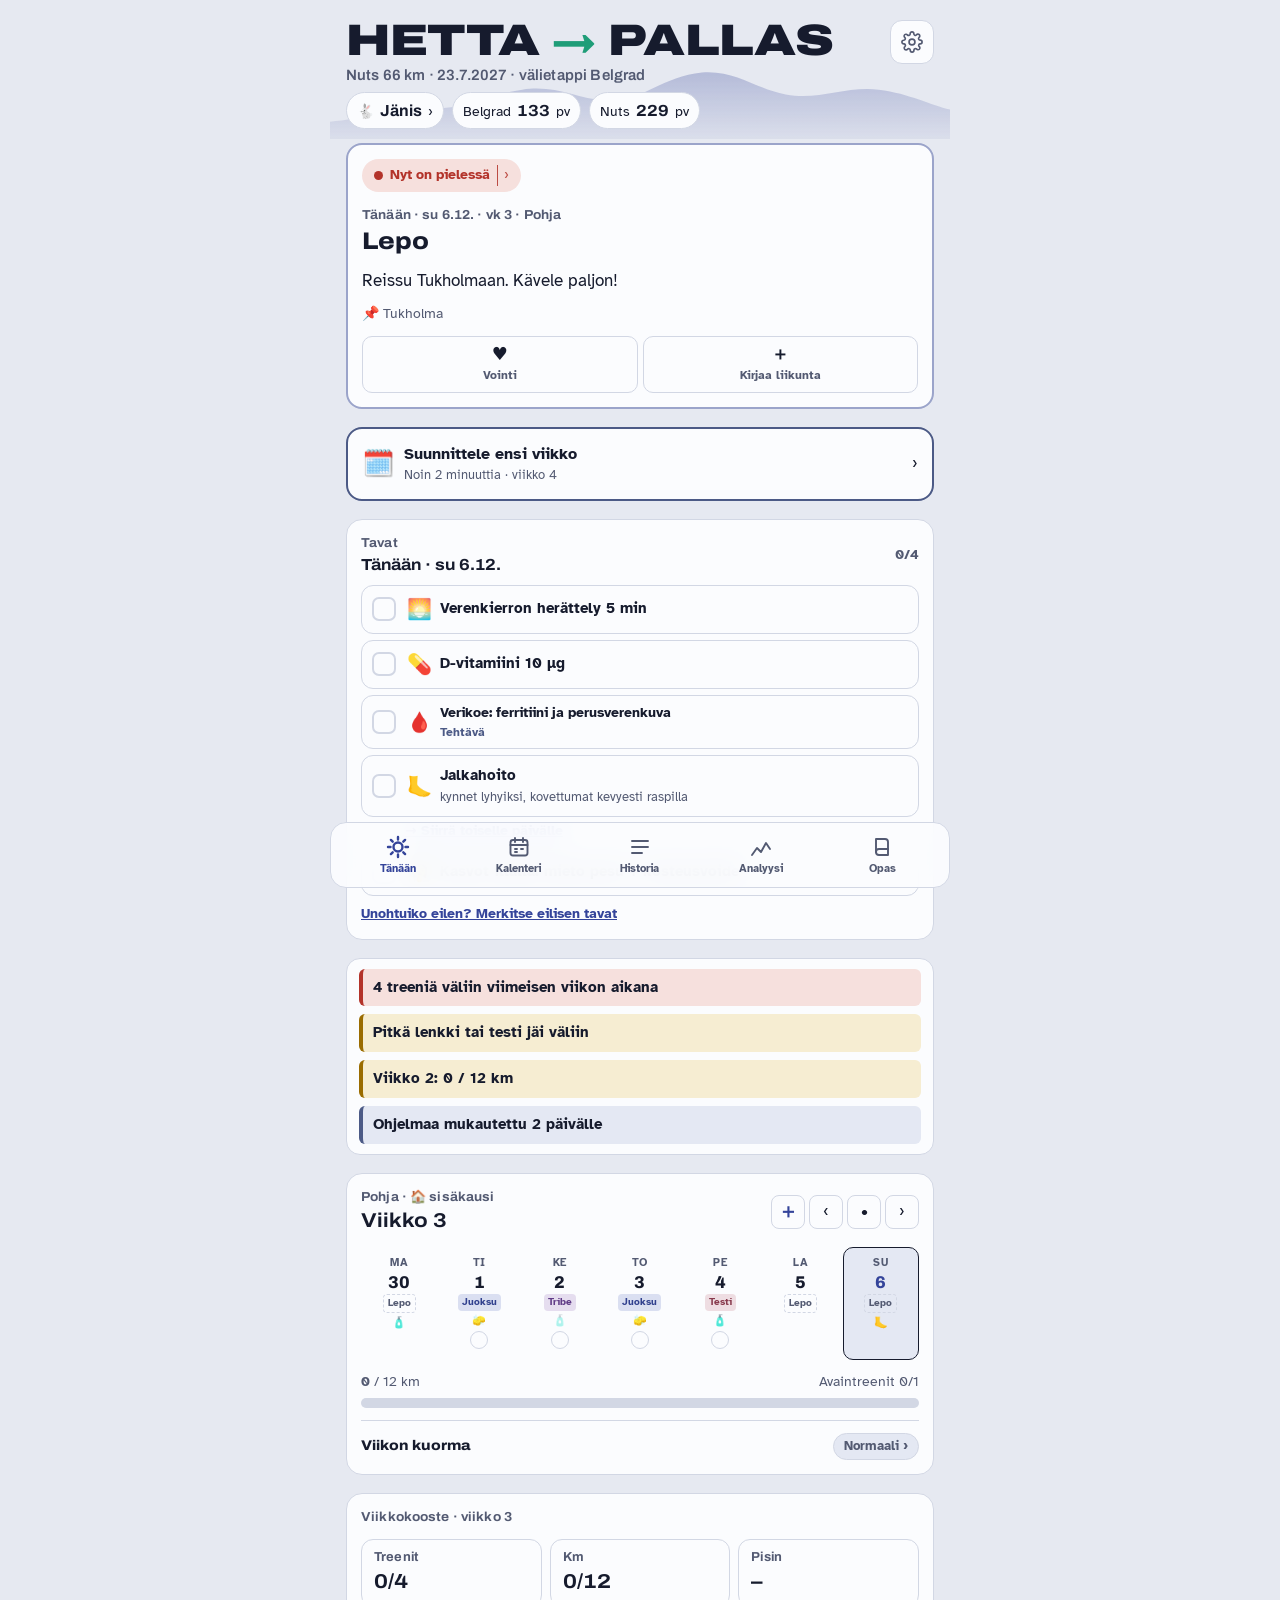
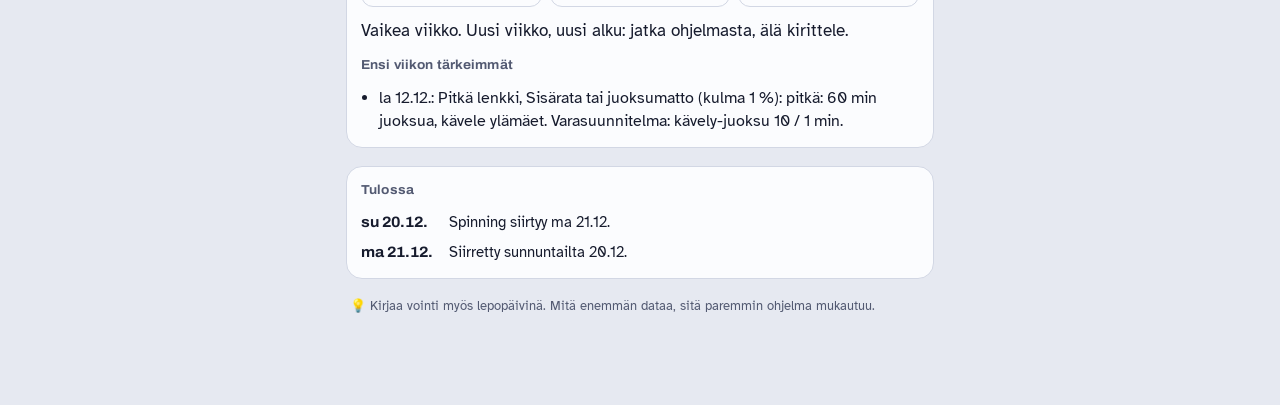
==== index.html @ 3cc543cf "Aiemmat päivät tyhjennetty: ohjelma ja tavat näkyvät 23.11. alkaen, 17.–22.11. kirjaukset ja tapojen" ====
<!DOCTYPE html>
<html lang="fi">
<head>
<meta charset="utf-8">
<meta name="viewport" content="width=device-width, initial-scale=1, viewport-fit=cover">
<meta name="theme-color" content="#e9ece5">
<meta name="apple-mobile-web-app-capable" content="yes">
<meta name="mobile-web-app-capable" content="yes">
<meta name="apple-mobile-web-app-status-bar-style" content="default">
<meta name="apple-mobile-web-app-title" content="Pallakselle">
<link rel="manifest" href="manifest.webmanifest">
<link rel="apple-touch-icon" href="icons/apple-touch-icon.png">
<link rel="icon" type="image/png" sizes="192x192" href="icons/icon-192.png">
<title>Matka Pallakselle</title>
<link rel="preconnect" href="https://fonts.googleapis.com">
<link rel="preconnect" href="https://fonts.gstatic.com" crossorigin>
<link href="https://fonts.googleapis.com/css2?family=Archivo:wdth,wght@62..125,400..900&family=Atkinson+Hyperlegible:ital,wght@0,400;0,700;1,400&display=swap" rel="stylesheet">
<script>try{var _m=JSON.parse(localStorage.getItem("pallas.meta.v1")||"{}");var _p=_m.pal||"kausi";if(_p==="kausi"){var _k=new Date().getMonth();_p=(_k>=10||_k<=0)?"kaamos":(_k>=8)?"ruska":"tunturi";}if(_p!=="tunturi")document.documentElement.dataset.pal=_p;if(_m.mode==="light"||_m.mode==="dark")document.documentElement.dataset.theme=_m.mode;}catch(e){}</script>
<style>
/* Layout idea: one phone-width column read top to bottom — status, today, this week, the route profile, what is coming. */
/* Teemat: Tunturi (jäkälä, tunturijärvi, lakka), Ruska (puolukka, koivunlehti), Kaamos (sininen hetki, revontuli). */
:root{ --c-run:#2b6a9a; --c-long:#1f7a6a; --c-test:#b4532c; --c-bike:#a77d0c; --c-gym:#8b3a74; --c-hike:#4c7d2a; --c-swim:#1b86a6; --c-free:#6852a6; --cbg:17%; --cfg:74%; --bg:#e9ece5; --surface:#fafbf7; --ink:#18241f; --muted:#4f5c55; --line:#d3d9cf; --accent:#1d5b6c; --hl:#d99a1e; --fell:#4b6a5c; --info-bg:#e3ecea; --on-accent:#ffffff; --acc-bg:#dceaee; --ok:#2f7d55; --warn:#9a6c00; --crit:#b3332a; --ok-bg:#e2f0e7; --warn-bg:#f6edd2; --crit-bg:#f6e0dd;
  --display:"Archivo", "Arial Narrow", system-ui, sans-serif;
  --body:"Atkinson Hyperlegible", system-ui, -apple-system, "Segoe UI", sans-serif;
  color-scheme: light; }
:root[data-pal="ruska"]{ --c-run:#3d5c8c; --c-long:#8a5527; --c-test:#a12d40; --c-bike:#b98114; --c-gym:#7d3463; --c-hike:#5b7a2a; --c-swim:#2b7690; --c-free:#6a4888; --bg:#efe8e6; --surface:#fcfaf9; --ink:#2a1a1c; --muted:#6a5557; --line:#e2d5d2; --accent:#972a3b; --hl:#c98a1c; --fell:#6b4a3a; --info-bg:#f2e6e3; --on-accent:#ffffff; --acc-bg:#f4dfe2; }
:root[data-pal="kaamos"]{ --c-run:#3a4fb0; --c-long:#23798a; --c-test:#b04558; --c-bike:#a8820f; --c-gym:#7a46a6; --c-hike:#1d9474; --c-swim:#2584bd; --c-free:#8a54b0; --bg:#e6e9f1; --surface:#fbfcfe; --ink:#161b2d; --muted:#535a72; --line:#d2d7e4; --accent:#34449a; --hl:#1f9d78; --fell:#4c5a86; --info-bg:#e4e8f3; --on-accent:#ffffff; --acc-bg:#e0e4f6; }
@media (prefers-color-scheme: dark){
  :root:not([data-theme="light"]){ --bg:#0f1715; --surface:#17211e; --ink:#e6eeea; --muted:#a6b5ae; --line:#283733; --accent:#62aebf; --hl:#f0bd55; --fell:#93b5a6; --info-bg:#1a2b2b; --on-accent:#0d1a1d; --cbg:26%; --cfg:36%; --acc-bg:#17323a; --ok:#5fbf8a; --warn:#e0b440; --crit:#f07068; --ok-bg:#16301f; --warn-bg:#352b10; --crit-bg:#3a1a18; color-scheme: dark; }
  :root[data-pal="ruska"]:not([data-theme="light"]){ --bg:#161011; --surface:#211a1b; --ink:#f2e8e6; --muted:#bba8a6; --line:#3b2c2d; --accent:#dc7482; --hl:#eab350; --fell:#cfa38c; --info-bg:#2c1f20; --on-accent:#22090e; --acc-bg:#3e2227; }
  :root[data-pal="kaamos"]:not([data-theme="light"]){ --bg:#0c0f1d; --surface:#151a2d; --ink:#e5e9f6; --muted:#a2a9c4; --line:#282f4c; --accent:#8595ec; --hl:#4fd6a8; --fell:#8f9ccc; --info-bg:#1c2340; --on-accent:#0c0f1d; --acc-bg:#232b55; }
}
:root[data-theme="dark"]{ --bg:#0f1715; --surface:#17211e; --ink:#e6eeea; --muted:#a6b5ae; --line:#283733; --accent:#62aebf; --hl:#f0bd55; --fell:#93b5a6; --info-bg:#1a2b2b; --on-accent:#0d1a1d; --cbg:26%; --cfg:36%; --acc-bg:#17323a; --ok:#5fbf8a; --warn:#e0b440; --crit:#f07068; --ok-bg:#16301f; --warn-bg:#352b10; --crit-bg:#3a1a18; color-scheme: dark; }
:root[data-theme="dark"][data-pal="ruska"]{ --bg:#161011; --surface:#211a1b; --ink:#f2e8e6; --muted:#bba8a6; --line:#3b2c2d; --accent:#dc7482; --hl:#eab350; --fell:#cfa38c; --info-bg:#2c1f20; --on-accent:#22090e; --acc-bg:#3e2227; }
:root[data-theme="dark"][data-pal="kaamos"]{ --bg:#0c0f1d; --surface:#151a2d; --ink:#e5e9f6; --muted:#a2a9c4; --line:#282f4c; --accent:#8595ec; --hl:#4fd6a8; --fell:#8f9ccc; --info-bg:#1c2340; --on-accent:#0c0f1d; --acc-bg:#232b55; }
*{box-sizing:border-box}
html,body{margin:0}
body{background:var(--bg); color:var(--ink); font-family:var(--body); font-size:16px; line-height:1.45;}
.wrap{max-width:620px; margin:0 auto; padding:20px 16px 64px; display:flex; flex-direction:column; gap:18px;}
h1,h2,h3{font-family:var(--display); margin:0; text-wrap:balance;}
.num{font-variant-numeric:tabular-nums;}
button{font:inherit; color:inherit; cursor:pointer}
button:focus-visible, input:focus-visible, textarea:focus-visible{outline:3px solid var(--accent); outline-offset:2px}

/* Masthead */
.mast{display:flex; flex-direction:column; gap:10px}
.route{font-family:var(--display); font-stretch:125%; font-weight:900; font-size:clamp(30px,8.5vw,46px); line-height:.95; letter-spacing:-.01em; text-transform:uppercase;}
.route .arrow{color:var(--accent); font-stretch:62%;}
.route small{display:block; font-size:.36em; font-stretch:100%; font-weight:600; letter-spacing:.06em; color:var(--muted); margin-top:8px}
.count{display:flex; gap:8px; flex-wrap:wrap}
.chip{display:inline-flex; align-items:baseline; gap:6px; padding:6px 10px; border:1px solid var(--line); border-radius:999px; background:var(--surface); font-size:14px}
.chip b{font-family:var(--display); font-stretch:110%; font-size:16px}

/* Status */
.status{border-radius:14px; padding:14px 16px; display:flex; flex-direction:column; gap:10px; border:1px solid var(--line); background:var(--surface)}
.status-head{display:flex; align-items:center; gap:10px}
.dot{width:12px; height:12px; border-radius:50%; flex:none}
.status-head h2{font-size:18px; font-stretch:110%}
.st-ok .dot{background:var(--ok)} .st-warn .dot{background:var(--warn)} .st-crit .dot{background:var(--crit)}
.warns{display:flex; flex-direction:column; gap:8px; margin:0; padding:0; list-style:none}
.warn{border-left:4px solid; border-radius:6px; padding:8px 10px; font-size:15px}
.warn b{display:block}
.warn span{color:var(--muted)}
.w-crit{border-color:var(--crit); background:var(--crit-bg)} .w-warn{border-color:var(--warn); background:var(--warn-bg)} .w-info{border-color:var(--fell); background:var(--info-bg)}
.note{font-size:14px; color:var(--muted)}

/* Today card */
.card{background:var(--surface); border:1px solid var(--line); border-radius:14px; padding:16px; display:flex; flex-direction:column; gap:12px}
.eyebrow{font-family:var(--display); font-stretch:115%; font-weight:700; font-size:12px; letter-spacing:.12em; text-transform:uppercase; color:var(--muted)}
.today-title{display:flex; align-items:center; gap:10px; flex-wrap:wrap}
.today-title h2{font-size:26px; font-stretch:112%; font-weight:800}
.type{display:inline-block; padding:3px 9px; border-radius:6px; font-size:13px; font-weight:700; background:var(--info-bg); color:var(--ink)}
.t-race{background:var(--accent); color:var(--on-accent)}
.t-rest{background:transparent; color:var(--muted); border:1px dashed var(--line)}
.target{font-size:17px; margin:0}
.tip{font-size:14px; color:var(--muted); margin:0}
.state{font-weight:700}
.state.done{color:var(--ok)} .state.skip{color:var(--crit)}
.row{display:flex; gap:8px; flex-wrap:wrap}
.btn{border:1px solid var(--line); background:var(--surface); border-radius:10px; padding:11px 16px; font-weight:700}
.btn.primary{background:var(--accent); border-color:var(--accent); color:var(--on-accent)}
.btn.ghost{background:transparent}
.btn[aria-pressed="true"]{outline:2px solid var(--ink)}
.btn:disabled{opacity:.5; cursor:default}

/* Week strip */
.weekhead{display:flex; align-items:center; justify-content:space-between; gap:8px}
.weekhead h2{font-size:20px; font-stretch:112%}
.navbtns{display:flex; gap:6px}
.navbtns button{border:1px solid var(--line); background:var(--surface); border-radius:8px; width:38px; height:34px}
.kmbar{display:flex; flex-direction:column; gap:6px}
.kmbar .track{height:10px; background:var(--line); border-radius:6px; overflow:hidden}
.kmbar .fill{height:100%; background:var(--accent)}
.kmbar .lbl{display:flex; justify-content:space-between; font-size:14px; color:var(--muted)}
.days{display:flex; flex-direction:column; gap:0; border-top:1px solid var(--line)}
.day{display:grid; grid-template-columns:52px 1fr 26px; gap:10px; align-items:center; padding:10px 2px; border:0; border-bottom:1px solid var(--line); background:transparent; text-align:left; width:100%}
.day.is-today{background:var(--info-bg); border-radius:8px}
.day .d{font-family:var(--display); font-stretch:105%; font-weight:700; font-size:14px; line-height:1.15}
.day .d small{display:block; font-weight:500; color:var(--muted); font-family:var(--body); font-size:12px}
.day .what{display:flex; flex-direction:column; align-items:flex-start; gap:3px; min-width:0}
.day .what .t{max-width:100%}
.day .what .t{font-size:14px; color:var(--muted); overflow:hidden; text-overflow:ellipsis; white-space:nowrap}
.mark{width:24px; height:24px; border-radius:50%; border:2px solid var(--line); display:grid; place-items:center; font-size:13px; font-weight:800}
.mark.done{background:var(--ok); border-color:var(--ok); color:#fff}
.mark.skip{background:var(--crit-bg); border-color:var(--crit); color:var(--crit)}
.mark.pain{box-shadow:0 0 0 3px var(--warn-bg)}

/* Profile */
.profile svg{width:100%; height:auto; display:block}
.legend{display:flex; gap:14px; flex-wrap:wrap; font-size:13px; color:var(--muted)}
.legend i{display:inline-block; width:12px; height:12px; border-radius:3px; vertical-align:-1px; margin-right:5px}

/* Upcoming */
.up{list-style:none; margin:0; padding:0; display:flex; flex-direction:column; gap:8px}
.up li{display:grid; grid-template-columns:78px 1fr; gap:10px; font-size:15px}
.up time{font-family:var(--display); font-stretch:105%; font-weight:700}

/* Editor sheet */
.sheet-bg{position:fixed; inset:0; background:rgba(10,18,17,.45); display:none; align-items:flex-end; justify-content:center; z-index:10}
.sheet-bg.open{display:flex}
.sheet{background:var(--surface); width:100%; max-width:620px; border-radius:16px 16px 0 0; padding:18px 16px 24px; display:flex; flex-direction:column; gap:14px; max-height:92%; overflow:auto}
.sheet h3{font-size:20px; font-stretch:110%}
label{font-weight:700; font-size:14px}
.field{display:flex; flex-direction:column; gap:6px}
input[type=number], input[type=text], input[type=password], input[type=date], textarea{font:inherit; color:var(--ink); background:var(--bg); border:1px solid var(--line); border-radius:10px; padding:10px 12px; width:100%}
textarea{min-height:64px; resize:vertical}
.feel{display:grid; grid-template-columns:repeat(5,1fr); gap:6px}
.feel button{border:1px solid var(--line); background:var(--bg); border-radius:10px; padding:8px 0; font-weight:700; display:flex; flex-direction:column; align-items:center; font-size:15px}
.feel button small{font-weight:400; font-size:11px; color:var(--muted)}
.feel button[aria-pressed="true"]{background:var(--accent); border-color:var(--accent); color:var(--on-accent)}
.feel button[aria-pressed="true"] small{color:var(--on-accent)}
.err{color:var(--crit); font-size:14px; margin:0}
footer{font-size:13px; color:var(--muted)}
@media (prefers-reduced-motion: no-preference){ .fill{transition:width .4s ease} }

/* v2 */
.tabs{position:sticky; top:0; z-index:5; display:grid; grid-template-columns:repeat(3,1fr); gap:4px; padding:4px; background:var(--surface); border:1px solid var(--line); border-radius:12px}
.tabs a{text-align:center; padding:9px 0; border-radius:9px; color:var(--muted); text-decoration:none; font-family:var(--display); font-stretch:110%; font-weight:700; font-size:15px}
.tabs a[aria-current="page"]{background:var(--ink); color:var(--bg)}
.view{display:flex; flex-direction:column; gap:18px}
.view[hidden]{display:none}
.chip.lvl b{font-stretch:100%}
.status-head .note{margin:0}
.sess{display:flex; flex-direction:column; gap:10px}
.sess.extra{border-top:1px dashed var(--line); padding-top:12px}
.cheer{font-style:italic}
.trail svg{width:100%; height:auto; display:block}
#deer{transition:transform .8s ease}
.tiles{display:grid; grid-template-columns:repeat(auto-fit,minmax(110px,1fr)); gap:8px}
.tile{background:var(--surface); border:1px solid var(--line); border-radius:12px; padding:10px 12px; display:flex; flex-direction:column; gap:2px}
.tile span{font-size:12px; color:var(--muted); text-transform:uppercase; letter-spacing:.08em; font-family:var(--display); font-weight:700}
.tile b{font-family:var(--display); font-stretch:115%; font-size:22px}
.filters{display:flex; gap:6px; flex-wrap:wrap}
.filters button{border:1px solid var(--line); background:var(--bg); border-radius:999px; padding:6px 12px; font-size:14px}
.filters button[aria-pressed="true"]{background:var(--ink); color:var(--bg); border-color:var(--ink)}
input[type=search], select{font:inherit; color:var(--ink); background:var(--bg); border:1px solid var(--line); border-radius:10px; padding:9px 12px}
input[type=search]{flex:1; min-width:160px}
.tablewrap{overflow-x:auto; border:1px solid var(--line); border-radius:10px}
table{border-collapse:collapse; width:100%; font-size:14px; min-width:640px}
th,td{padding:8px 10px; border-bottom:1px solid var(--line); text-align:left; vertical-align:top; white-space:nowrap}
th{font-family:var(--display); font-weight:700; font-size:12px; text-transform:uppercase; letter-spacing:.06em; color:var(--muted); background:var(--bg)}
td.nt{white-space:normal; min-width:180px; color:var(--muted)}
.r{text-align:right}
tbody tr{cursor:pointer} tbody tr:hover{background:var(--info-bg)}
.btn.small{padding:7px 12px; font-size:14px}
.levelcard{flex-direction:row; align-items:center; gap:16px}
.lvlbig{font-size:56px; line-height:1}
.lvlinfo{flex:1; display:flex; flex-direction:column; gap:8px}
.lvlinfo h2{font-size:28px; font-stretch:120%; font-weight:900}
.badges{display:grid; grid-template-columns:repeat(auto-fill,minmax(140px,1fr)); gap:10px}
.badge{border:1px dashed var(--line); border-radius:12px; padding:12px; display:flex; flex-direction:column; gap:4px; opacity:.55; filter:grayscale(1)}
.badge.got{opacity:1; filter:none; border-style:solid; border-color:var(--accent); background:linear-gradient(180deg, var(--surface), var(--bg))}
.badge .bi{font-size:28px}
.badge b{font-family:var(--display); font-stretch:108%; font-size:15px}
.badge span{font-size:13px; color:var(--muted)}
.grid3{display:grid; grid-template-columns:repeat(3,1fr); gap:8px}
.toast{position:fixed; left:50%; bottom:24px; transform:translate(-50%,40px); opacity:0; background:var(--ink); color:var(--bg); padding:12px 16px; border-radius:12px; font-weight:700; max-width:90%; z-index:20; pointer-events:none}
.toast.show{opacity:1; transform:translate(-50%,0)}
@media (prefers-reduced-motion: no-preference){ .toast{transition:all .3s ease} }
#fx{position:fixed; inset:0; pointer-events:none; z-index:15}

/* PWA */
[hidden]{display:none !important}
.wrap{padding-top:max(20px, env(safe-area-inset-top)); padding-bottom:max(64px, env(safe-area-inset-bottom)); padding-left:max(16px, env(safe-area-inset-left)); padding-right:max(16px, env(safe-area-inset-right))}
.tabs{grid-template-columns:repeat(5,1fr); top:env(safe-area-inset-top)}
.tabs a{font-size:13px; font-stretch:100%}
body.locked{overflow:hidden}
.adapt{border-left:4px solid var(--fell); background:var(--info-bg); border-radius:6px; padding:8px 10px; display:flex; flex-direction:column; gap:4px; font-size:14px}
.adapt span{color:var(--muted)}
.adapt.off{border-color:var(--line)}
.link{background:none; border:0; padding:0; color:var(--accent); font-weight:700; text-align:left; text-decoration:underline; font-size:14px}
.adtag{font-size:12px; color:var(--fell); font-weight:700}
.flags{font-size:15px}
.chips{display:flex; flex-wrap:wrap; gap:6px}
.chips button{border:1px solid var(--line); background:var(--bg); border-radius:999px; padding:7px 11px; font-size:14px}
.chips button[aria-pressed="true"]{background:var(--ink); color:var(--bg); border-color:var(--ink)}
.painbox{display:flex; flex-direction:column; gap:8px; border:1px solid var(--line); border-radius:10px; padding:10px}
.grid2{display:grid; grid-template-columns:repeat(2,1fr); gap:8px}
.sheet .sec{font-family:var(--display); font-stretch:110%; font-weight:800; font-size:15px; margin-top:4px}
.trend{display:grid; grid-template-columns:120px 1fr; gap:10px; align-items:center; padding:8px 0; border-bottom:1px solid var(--line)}
.trend div{display:flex; flex-direction:column}
.trend span{font-size:13px; color:var(--muted)}
.spark{width:100%; height:auto}
.flagcounts{display:flex; flex-wrap:wrap; gap:6px}
.ins{margin:0; padding-left:18px; display:flex; flex-direction:column; gap:6px}
.backup{display:flex; flex-direction:column; gap:10px}
.nag{border:1px solid var(--warn); background:var(--warn-bg); border-radius:12px; padding:10px 12px; display:flex; gap:10px; align-items:center; justify-content:space-between; font-size:14px}
.install{border:1px dashed var(--accent); border-radius:12px; padding:12px; font-size:14px}
.install ol{margin:6px 0 0; padding-left:18px}
.file{display:inline-flex}
.file input{position:absolute; opacity:0; width:1px; height:1px}

/* v4 */
.exlist{list-style:none; margin:0; padding:0; display:flex; flex-direction:column; gap:12px}
.ex{border:1px solid var(--line); border-radius:12px; padding:12px; display:flex; flex-direction:column; gap:8px}
.ex.fin{border-color:var(--ok); background:var(--ok-bg)}
.exhead{display:flex; gap:10px; align-items:flex-start}
.exn{flex:none; width:28px; height:28px; border-radius:50%; background:var(--ink); color:var(--bg); display:grid; place-items:center; font-family:var(--display); font-weight:800}
.exhead b{font-family:var(--display); font-stretch:108%; font-size:17px}
.dose{display:flex; flex-wrap:wrap; gap:6px; margin-top:4px}
.dose span{background:var(--info-bg); border-radius:6px; padding:2px 8px; font-size:13px; font-weight:700}
.dose span:first-child{background:var(--accent); color:var(--on-accent)}
.cues{margin:0; padding-left:18px; font-size:15px; display:flex; flex-direction:column; gap:2px}
.why2{font-style:italic}
.sets{display:flex; flex-wrap:wrap; gap:6px}
.set{border:2px solid var(--line); background:var(--bg); border-radius:10px; padding:10px 14px; font-weight:700}
.set[aria-pressed="true"]{background:var(--ok); border-color:var(--ok); color:#fff}
.restbar{position:fixed; left:12px; right:12px; bottom:calc(16px + env(safe-area-inset-bottom)); z-index:18; background:var(--ink); color:var(--bg); border-radius:14px; padding:10px 12px; display:grid; grid-template-columns:auto 1fr auto; gap:10px; align-items:center; font-family:var(--display); font-weight:800; font-size:18px}
.restbar .track{height:8px; background:rgba(255,255,255,.25); border-radius:5px; overflow:hidden}
.restbar .fill{height:100%; background:var(--accent)}
.restbar .btn{background:transparent; color:var(--bg); border-color:rgba(255,255,255,.4)}
.chg{--k:var(--fell); border:2px solid var(--k); border-radius:12px; padding:12px; display:flex; flex-direction:column; gap:8px; background:var(--surface)}
.k-sick{--k:var(--crit)} .k-pain{--k:var(--warn)} .k-tired{--k:var(--fell)} .k-missed{--k:var(--muted)} .k-scale{--k:var(--accent)} .k-note{--k:var(--fell)}
.chg .pill{display:inline-block; background:var(--k); color:#fff; font-family:var(--display); font-stretch:112%; font-weight:800; font-size:14px; letter-spacing:.04em; text-transform:uppercase; padding:5px 10px; border-radius:7px}
.chg-grid{display:grid; grid-template-columns:1fr auto 1fr; gap:8px; align-items:center}
.chg-grid small{display:block; font-size:11px; text-transform:uppercase; letter-spacing:.08em; color:var(--muted); font-family:var(--display); font-weight:700}
.chg-grid .was s{color:var(--muted); font-size:15px}
.chg-grid .now b{font-family:var(--display); font-stretch:110%; font-size:19px}
.chg-grid .arr{font-size:22px; color:var(--k); font-weight:800}
.chips.static span{border:1px solid var(--k); color:var(--ink); border-radius:999px; padding:3px 10px; font-size:13px; font-weight:700}
.chg .why{margin:0; font-size:14px; color:var(--muted)}
.chg .why b{color:var(--ink)}
.day.changed{border-left:4px solid var(--k); padding-left:8px}
.adtag{display:inline-block; font-size:12px; font-weight:800; color:#fff; background:var(--k, var(--fell)); border-radius:5px; padding:1px 7px}
.stv{display:inline-grid; place-items:center; width:16px; height:16px; border-radius:4px; background:#fc4c02; color:#fff; font-size:11px; font-weight:800; vertical-align:middle}
.stv.big{width:24px; height:24px; font-size:15px}
.sn{color:var(--muted)}
.suggest{border:1px solid var(--accent); border-radius:10px; padding:10px; display:flex; flex-direction:column; gap:8px; font-size:14px}
.sugs{display:flex; flex-direction:column; gap:6px}
.sugs .btn{display:flex; flex-direction:column; align-items:flex-start; text-align:left}
.sugs .btn small{font-weight:400; font-size:12px; opacity:.85}
.tipcard .target{font-size:16px}
.scalebar{font-size:14px; color:var(--muted)}
.fold{border:1px solid var(--line); border-radius:10px; padding:10px 12px}
.fold summary{font-weight:700; cursor:pointer}
.fold[open]{display:flex; flex-direction:column; gap:10px}
.fold[open] summary{margin-bottom:4px}
select{font:inherit; color:var(--ink); background:var(--bg); border:1px solid var(--line); border-radius:10px; padding:9px 12px; max-width:100%}
.shoes{display:flex; flex-direction:column; gap:12px}
.shoe{display:flex; flex-direction:column; gap:6px}
.shoe .lbl{display:flex; justify-content:space-between; gap:8px}
.shoe .track{height:10px; background:var(--line); border-radius:6px; overflow:hidden}
.shoe .fill{height:100%; background:var(--fell)}
.shoe .fill.warnfill{background:var(--warn)}
.shoe.retired{opacity:.5}
.gearlist{display:flex; flex-direction:column}
.gear{display:grid; grid-template-columns:1fr auto auto; gap:10px; align-items:center; padding:8px 0; border-bottom:1px solid var(--line); font-size:15px}
.chk{font-weight:400; font-size:13px; color:var(--muted); display:flex; gap:4px; align-items:center}
.chk input{width:20px; height:20px; accent-color:var(--accent)}
details.wk{border-bottom:1px solid var(--line); padding:8px 0}
details.wk summary{font-weight:700; cursor:pointer}
details.wk[open]{display:flex; flex-direction:column; gap:8px}

/* ===== Mobiili ===== */
.mastrow{display:flex; justify-content:space-between; align-items:flex-start; gap:12px}
.gearbtn{position:relative; flex:none; width:44px; height:44px; border-radius:12px; display:grid; place-items:center; color:var(--muted); border:1px solid var(--line); background:var(--surface)}
.gearbtn svg{width:22px; height:22px; fill:none; stroke:currentColor; stroke-width:1.8; stroke-linecap:round; stroke-linejoin:round}
.gdot{position:absolute; top:7px; right:7px; width:9px; height:9px; border-radius:50%; background:var(--crit)}
.sethead{display:flex; flex-direction:column; gap:6px}
.sethead h2{font-size:26px; font-stretch:112%}
.zchip{display:inline-block; margin-top:-4px; font-size:13px; font-weight:700; color:var(--crit); background:var(--crit-bg); border-radius:999px; padding:3px 10px; align-self:flex-start}
.zones{list-style:none; margin:0; padding:0; display:flex; flex-direction:column; gap:4px}
.z{display:flex; justify-content:space-between; padding:8px 12px; border-radius:8px; font-size:15px}
.z1{background:#e6eef3} .z2{background:#dcefe3} .z3{background:#f8eed2} .z4{background:#fbe1cf} .z5{background:#f7d6d3}
.z{color:#16211f}
.weather{display:flex; flex-wrap:wrap; gap:4px 10px; align-items:baseline; font-size:14px; color:var(--muted); padding:0 4px}
.weather b{color:var(--warn)}
.warn details summary{cursor:pointer; list-style:none}
.warn details summary::-webkit-details-marker{display:none}
.warn details[open] span{display:block; margin-top:4px}
.sheet-bg{z-index:30}
body.locked .tabs{display:none}
:root{--nav-h:62px}
html{-webkit-text-size-adjust:100%}
body{overscroll-behavior-y:none}
button,a,.day,.set,label.btn{touch-action:manipulation; -webkit-tap-highlight-color:transparent}
input,select,textarea{font-size:16px !important} /* estää iOS-zoomauksen */
.btn{min-height:44px}
.wrap{gap:14px; padding-bottom:calc(var(--nav-h) + 28px + env(safe-area-inset-bottom))}
.tabs{position:fixed; left:0; right:0; bottom:0; top:auto; z-index:12; display:grid; grid-template-columns:repeat(5,1fr); gap:0; padding:6px 6px calc(6px + env(safe-area-inset-bottom)); border-radius:0; border:0; border-top:1px solid var(--line); background:color-mix(in srgb, var(--surface) 92%, transparent); -webkit-backdrop-filter:saturate(1.4) blur(14px); backdrop-filter:saturate(1.4) blur(14px)}
.tabs a{display:flex; flex-direction:column; align-items:center; gap:2px; padding:6px 0 4px; border-radius:10px; font-size:11px; font-family:var(--body); font-weight:700; color:var(--muted)}
.tabs a svg{width:24px; height:24px; fill:none; stroke:currentColor; stroke-width:1.9; stroke-linecap:round; stroke-linejoin:round}
.tabs a[aria-current="page"]{background:transparent; color:var(--accent)}
.tabs a[aria-current="page"] svg{stroke-width:2.4}
@media (min-width:700px){ .tabs{max-width:620px; margin:0 auto; left:0; right:0; bottom:12px; border:1px solid var(--line); border-radius:16px; padding:6px} }
.toast{bottom:calc(var(--nav-h) + 16px + env(safe-area-inset-bottom))}
.restbar{bottom:calc(var(--nav-h) + 12px + env(safe-area-inset-bottom))}
.route{font-size:clamp(26px,8vw,44px)}
.route small{margin-top:6px}
.count{flex-wrap:nowrap; overflow-x:auto; scrollbar-width:none; margin:0 -16px; padding:0 16px}
.count::-webkit-scrollbar{display:none}
.chip{white-space:nowrap; flex:none}
.install{position:relative}
.x{position:absolute; top:6px; right:6px; width:36px; height:36px; border:0; background:transparent; font-size:24px; line-height:1; color:var(--muted)}
.card{padding:14px; border-radius:16px}
.today-title h2{font-size:24px}
.day{grid-template-columns:44px 1fr 26px; padding:12px 2px; min-height:56px}
/* kirjausikkuna koko näytön levyisenä */
.sheet{max-height:94%; padding:0 16px; border-radius:20px 20px 0 0; gap:14px}
.sheet-top{position:sticky; top:0; z-index:2; background:var(--surface); padding:8px 0 6px; display:flex; flex-direction:column; gap:4px; border-bottom:1px solid var(--line)}
.grab{width:40px; height:5px; border-radius:3px; background:var(--line); align-self:center; margin-bottom:4px}
.sheet-title{display:flex; justify-content:space-between; align-items:flex-start; gap:8px}
.sheet-title .x{position:static}
.sheet-foot{position:sticky; bottom:0; z-index:2; background:var(--surface); padding:10px 0 calc(12px + env(safe-area-inset-bottom)); display:flex; gap:8px; border-top:1px solid var(--line)}
.sheet-foot .btn.primary{flex:1}
.grid3{grid-template-columns:repeat(3,minmax(0,1fr))}
.grid2{grid-template-columns:repeat(2,minmax(0,1fr))}
.feel button{min-height:52px}
.chips button{min-height:40px}
/* historia: kortit puhelimella, taulukko leveällä */
.hcards{display:none; list-style:none; margin:0; padding:0; flex-direction:column}
.hcard{display:grid; grid-template-columns:52px 1fr; gap:10px; padding:12px 2px; border-bottom:1px solid var(--line); cursor:pointer}
.hcard .hd{font-family:var(--display); font-weight:800; font-size:15px; line-height:1.15}
.hcard .hd small{display:block; font-family:var(--body); font-weight:400; font-size:12px; color:var(--muted)}
.hcard .hm{display:flex; flex-direction:column; gap:3px; min-width:0}
.hcard .hs{font-size:14px; font-variant-numeric:tabular-nums}
.hcard .hn{font-size:13px; color:var(--muted); overflow:hidden; text-overflow:ellipsis; white-space:nowrap}
@media (max-width:640px){ .tablewrap{display:none} .hcards{display:flex} }
.tiles{grid-template-columns:repeat(auto-fit,minmax(100px,1fr))}
.tile b{font-size:20px}
.gear{grid-template-columns:1fr auto auto; gap:8px}
.chk input{width:22px; height:22px}
.levelcard{padding:16px}

/* ===== v5 UI ===== */
/* Header: big on Tänään, thin sticky bar elsewhere */
.pagetitle{display:none}
body:not([data-route="tanaan"]) .mast{position:sticky; top:0; z-index:11; margin:-20px -16px 0; padding:calc(8px + env(safe-area-inset-top)) 16px 8px; background:color-mix(in srgb, var(--bg) 88%, transparent); -webkit-backdrop-filter:blur(14px); backdrop-filter:blur(14px); border-bottom:1px solid var(--line); gap:0}
body:not([data-route="tanaan"]) .route, body:not([data-route="tanaan"]) .count{display:none}
body:not([data-route="tanaan"]) .pagetitle{display:block; font-size:22px; font-stretch:112%; font-weight:800; align-self:center}
body:not([data-route="tanaan"]) .mastrow{align-items:center}
body:not([data-route="tanaan"]) .gearbtn{width:38px; height:38px}
body[data-route="asetukset"] .mast{display:none}
/* Hero */
.hero{gap:14px; border-width:2px; border-color:color-mix(in srgb, var(--accent) 35%, var(--line))}
.herotop{display:flex; justify-content:space-between; align-items:center; gap:8px; flex-wrap:wrap}
.herohead{display:flex; justify-content:space-between; align-items:baseline; gap:8px}
.hero.other{border-color:var(--line); border-style:dashed}
.hero.other .wchip{display:none}
.pill{display:inline-flex; align-items:center; gap:7px; border:0; border-radius:999px; padding:6px 12px; font-weight:700; font-size:14px; background:var(--ok-bg); color:var(--ok)}
.pill.st-warn{background:var(--warn-bg); color:var(--warn)} .pill.st-crit{background:var(--crit-bg); color:var(--crit)}
.pill .dot{width:9px; height:9px; background:currentColor}
.pill .pc{font-weight:400; opacity:.85; padding-left:6px; border-left:1px solid currentColor}
.pill:disabled{cursor:default; opacity:1}
.wchip{font-size:13px; color:var(--muted); text-align:right; max-width:60%; line-height:1.3}
.wchip b{color:var(--warn); display:block; font-weight:700}
.sess{display:flex; flex-direction:column; gap:10px}
.sess.extra{border-top:1px dashed var(--line); padding-top:12px}
.acts{display:flex; flex-direction:column; gap:10px; margin-top:2px}
.btn.big{width:100%; padding:15px 16px; font-size:17px; border-radius:12px}
.btn.wide{width:100%}
.iconacts{display:grid; grid-template-columns:repeat(auto-fit,minmax(64px,1fr)); gap:6px}
.ia{display:flex; flex-direction:column; align-items:center; gap:2px; border:1px solid var(--line); background:transparent; border-radius:10px; padding:8px 4px; font-size:12px; font-weight:700; color:var(--muted)}
.ia span{font-size:18px; line-height:1.1; color:var(--ink)}
.tipline{font-size:13px; color:var(--muted); margin:0 4px; line-height:1.4}
.status{gap:8px; padding:10px 12px}
/* Week strip */
.strip{display:grid; grid-template-columns:repeat(7,1fr); gap:4px}
.sd{position:relative; display:flex; flex-direction:column; align-items:center; gap:3px; padding:7px 0 8px; border:1px solid transparent; border-radius:10px; background:transparent; min-width:0}
.sd .dw{font-size:11px; font-weight:700; color:var(--muted); text-transform:uppercase; letter-spacing:.04em}
.sd .dn{font-family:var(--display); font-weight:800; font-size:17px; line-height:1}
.sd .ty{font-size:10px; font-weight:700; padding:1px 4px; border-radius:4px; max-width:100%; overflow:hidden; text-overflow:clip; white-space:nowrap}
.sd .mark{width:18px; height:18px; font-size:10px; border-width:1.5px}
.sd .mark.none{border-color:transparent}
.sd.today{background:var(--info-bg)}
.sd.today .dn{color:var(--accent)}
.sd.sel{border-color:var(--ink)}
.sd.chg::after{content:""; position:absolute; top:5px; right:6px; width:6px; height:6px; border-radius:50%; background:var(--fell)}
.sd.empty{opacity:.35}
.sd .plus{position:absolute; bottom:2px; right:4px; font-style:normal; font-size:9px; font-weight:800; color:var(--muted)}
#weekList .days{border-top:0}
/* History by week */
.wkhead{list-style:none; display:flex; justify-content:space-between; align-items:baseline; padding:14px 2px 4px; font-family:var(--display); font-weight:800; font-size:14px; letter-spacing:.06em; text-transform:uppercase; border-bottom:2px solid var(--ink)}
.wkhead span, .wkrow span{font-family:var(--body); font-weight:400; text-transform:none; letter-spacing:0; color:var(--muted); font-size:13px; margin-left:8px}
.wkrow td{font-family:var(--display); font-weight:800; padding-top:12px; border-bottom:2px solid var(--ink)}
.hcard{padding:8px 2px; gap:8px; grid-template-columns:44px 1fr}
.hcard .hs{font-size:13px}
/* Strength accordion */
.ex{padding:0; gap:0}
.ex details summary{list-style:none; padding:12px; cursor:pointer}
.ex details summary::-webkit-details-marker{display:none}
.ex details summary::after{content:"›"; margin-left:auto; color:var(--muted); font-size:20px; transition:transform .15s}
.ex details[open] summary::after{transform:rotate(90deg)}
.exbody{padding:0 12px 12px; display:flex; flex-direction:column; gap:8px}
.exlist{gap:8px}
.exlist.active .ex:not(.cur):not(.fin){opacity:.7}
.ex.cur{border:2px solid var(--accent); box-shadow:0 4px 14px color-mix(in srgb, var(--accent) 18%, transparent)}
.ex.fin .exn{background:var(--ok)}
.ex.cur .set{padding:14px 18px; font-size:16px}
/* Analysis segments */
.seg{display:grid; grid-template-columns:repeat(3,1fr); gap:4px; padding:4px; background:var(--surface); border:1px solid var(--line); border-radius:12px}
.seg button{border:0; background:transparent; border-radius:9px; padding:9px 0; font-weight:700; color:var(--muted)}
.seg button[aria-selected="true"]{background:var(--ink); color:var(--bg)}
.agroup{display:flex; flex-direction:column; gap:18px}
.agroup[hidden]{display:none}
.trend{grid-template-columns:1fr; gap:4px}
.trend div{flex-direction:row; justify-content:space-between; align-items:baseline}
/* Tiles: no clipped labels */
.tile span{font-size:11px; letter-spacing:.04em; hyphens:auto; -webkit-hyphens:auto; overflow-wrap:anywhere; line-height:1.2}
/* View fade */
@media (prefers-reduced-motion: no-preference){
  .view:not([hidden]){animation:vfade .18s ease-out}
  @keyframes vfade{from{opacity:0; transform:translateY(4px)} to{opacity:1; transform:none}}
}

/* ===== v6 ===== */
.sess.compact{gap:6px}
.sess.compact h3{font-size:19px; font-stretch:110%}
.sess.compact .tip{display:-webkit-box; -webkit-line-clamp:2; -webkit-box-orient:vertical; overflow:hidden}
.btn.small{padding:7px 12px; font-size:14px}
.toast.act{pointer-events:auto; display:flex; align-items:center; gap:12px}
.toast .tbtn{border:0; background:transparent; color:var(--accent); font-weight:800; padding:4px 2px; text-decoration:underline}
.chip.lvl{text-decoration:none; color:inherit}
.linkcard{flex-direction:row; justify-content:space-between; align-items:center; text-decoration:none; color:inherit; font-weight:700}
/* Calendar */
.calbar{display:flex; justify-content:space-between; align-items:center; gap:8px; flex-wrap:wrap}
.calbar .filters{margin:0}
.calhead{position:sticky; top:calc(54px + env(safe-area-inset-top)); z-index:9; display:grid; grid-template-columns:repeat(7,1fr); gap:3px; padding:4px 7px; background:var(--bg); font-size:11px; font-weight:700; color:var(--muted); text-transform:uppercase; text-align:center}
.calhead span:first-child{display:none}
.calbody{display:flex; flex-direction:column; gap:6px}
.calphase{font-family:var(--display); font-stretch:115%; font-weight:800; font-size:13px; letter-spacing:.1em; text-transform:uppercase; color:var(--accent); padding:12px 2px 2px}
.calwk{background:var(--surface); border:1px solid var(--line); border-radius:12px; padding:6px 6px 4px}
.calwk.cur{border:2px solid var(--accent)}
.cwh{display:flex; gap:8px; align-items:baseline; font-size:12px; color:var(--muted); padding:0 4px 4px}
.cwh b{font-family:var(--display); color:var(--ink); font-size:14px}
.cwh .cwk{margin-left:auto; font-weight:700; color:var(--ink)} .cwh .cwk.low{color:var(--warn)}
.calgrid{display:grid; grid-template-columns:repeat(7,1fr); gap:3px}
.cc{display:flex; flex-direction:column; align-items:center; gap:2px; padding:4px 0 5px; border:0; border-radius:8px; background:transparent; min-width:0}
.cc .dn{font-family:var(--display); font-weight:800; font-size:14px; line-height:1}
.cc .ty{font-size:9.5px; font-weight:700; padding:1px 3px; border-radius:4px; max-width:100%; overflow:hidden; white-space:nowrap}
.cc .mark{width:15px; height:15px; font-size:9px; border-width:1.5px}
.cc .mark.none{border-color:transparent}
.cc .cn{font-size:10px; line-height:15px}
.cc.today{background:var(--info-bg)} .cc.today .dn{color:var(--accent)}
.cc.past .ty{opacity:.75}
.cc.dim{opacity:.28}
.cc.race{background:color-mix(in srgb, var(--accent) 18%, transparent)}
.cc.empty{visibility:hidden}

/* ===== v7 ===== */
.xtra{display:grid; grid-template-columns:auto 1fr auto; gap:10px; align-items:center; text-align:left; width:100%; border:1px dashed var(--line); background:transparent; border-radius:10px; padding:8px 10px}
.xtra small{display:block; color:var(--muted); font-size:13px}
.sd.mvfrom{background:var(--accent); color:var(--on-accent)} .sd.mvfrom .dw,.sd.mvfrom .dn{color:var(--on-accent)}
.sd.mvok{border:1.5px dashed var(--accent)}
.strip{touch-action:pan-y; user-select:none; -webkit-user-select:none; -webkit-touch-callout:none}
.pred{display:flex; flex-direction:column; gap:2px}
.pred b{font-family:var(--display); font-stretch:115%; font-weight:900; font-size:34px; line-height:1}
.pred span{color:var(--muted); font-size:14px}
.racecard{border:2px solid var(--accent); background:linear-gradient(180deg, color-mix(in srgb, var(--accent) 10%, var(--surface)), var(--surface) 60%)}
.rwhead{display:flex; justify-content:space-between; gap:12px; align-items:flex-start}
.rwhead h2{font-size:24px; font-stretch:112%}
.rwcount{display:flex; flex-direction:column; align-items:center; min-width:64px; background:var(--accent); color:var(--on-accent); border-radius:12px; padding:6px 8px}
.rwcount b{font-family:var(--display); font-size:30px; font-weight:900; line-height:1}
.rwcount span{font-size:11px; font-weight:700}
.rchk{display:flex; flex-direction:column; gap:8px}
.rchk .chk{display:flex; gap:10px; align-items:flex-start; font-size:15px}
.rchk input{width:20px; height:20px; flex:none; accent-color:var(--accent)}

/* ===== v8 ===== */
.loadctl{display:flex; flex-direction:column; gap:8px; border-top:1px solid var(--line); padding-top:12px}
.lch{display:flex; justify-content:space-between; align-items:baseline; gap:8px; font-family:var(--display); font-stretch:110%; font-weight:800; font-size:14px}
.lcp{font-family:var(--body); font-weight:700; font-size:12px; color:var(--fell); background:var(--info-bg); border-radius:999px; padding:2px 9px}
.seg3,.seg2{display:grid; grid-template-columns:repeat(3,1fr); gap:4px; padding:4px; background:var(--bg); border:1px solid var(--line); border-radius:12px}
.seg2{grid-template-columns:1fr 1fr}
.seg3 button,.seg2 button{border:0; background:transparent; border-radius:9px; padding:8px 4px; display:flex; flex-direction:column; align-items:center; gap:1px; color:var(--muted)}
.seg3 b,.seg2 b{font-size:14px; color:var(--ink)}
.seg3 small,.seg2 small{font-size:11.5px}
.seg3 button[aria-pressed="true"],.seg2 button[aria-pressed="true"]{background:var(--surface); box-shadow:0 1px 3px rgba(0,0,0,.12), 0 0 0 1.5px var(--accent)}
.seg3 button[aria-pressed="true"] small{color:var(--accent); font-weight:700}
.navbtns button[data-addev]{font-size:20px; line-height:1; color:var(--accent); font-weight:800}
.evlist{list-style:none; margin:0; padding:0; display:flex; flex-direction:column}
.evlist li{display:flex; justify-content:space-between; align-items:center; gap:8px; padding:8px 0; border-bottom:1px solid var(--line)}
.evlist small{display:block; color:var(--muted); font-size:13px}
input[type="date"]{min-height:44px}
.navbtns{gap:4px} .navbtns button{width:34px}
.iconacts{grid-template-columns:repeat(auto-fit,minmax(56px,1fr)); gap:5px}
.ia{font-size:11.5px; padding:8px 2px}

/* ===== v9: lajit, tavoitteet, ylläpito ===== */
.goals{display:grid; grid-template-columns:1fr 1fr; gap:8px}
.goal{display:flex; flex-direction:column; gap:4px; text-align:left; border:1px solid var(--line); background:var(--bg); border-radius:12px; padding:10px; color:inherit; font:inherit}
.gh{display:flex; align-items:center; gap:8px}
.gh b{display:block; font-family:var(--display); font-stretch:110%; font-size:14px}
.gh .num{font-size:14px; font-weight:700}
.goal small{color:var(--muted); font-size:12px}
.ring{width:42px; height:42px; flex:none}
.ring circle{fill:none; stroke-width:5; stroke-linecap:round}
.ring .rbg{stroke:var(--line)} .r-nuts .rfg{stroke:var(--accent)} .r-health .rfg{stroke:var(--ok)}
.ring text{font-size:14px; font-weight:800; fill:var(--ink)}
.sports{display:grid; grid-template-columns:repeat(4,1fr); gap:6px}
.sports button{display:flex; flex-direction:column; align-items:center; gap:2px; border:1px solid var(--line); background:var(--surface); border-radius:10px; padding:8px 2px; font-size:11.5px; font-weight:700; line-height:1.15; color:var(--ink); min-height:64px}
.sports button span{font-size:22px}
.sports button[aria-pressed="true"]{border:2px solid var(--accent); background:color-mix(in srgb, var(--accent) 10%, var(--surface))}
.swimp{border-radius:10px; padding:10px 12px; display:flex; flex-direction:column; gap:6px; font-size:14px; background:var(--ok-bg)}
.swimp.warn{background:var(--warn-bg)}
.swimp p{margin:0}
.maintcard{border:2px solid var(--ok)}
body.maint .hero, body.maint #week, body.maint #status, body.maint #summary, body.maint section:has(#upcoming){display:none}
.loadctl{gap:0}
.loadctl summary{list-style:none; display:flex; justify-content:space-between; align-items:center; cursor:pointer; font-family:var(--display); font-stretch:110%; font-weight:800; font-size:14px}
.loadctl summary::-webkit-details-marker{display:none}
.loadctl[open] summary{margin-bottom:8px}
.loadctl[open]{gap:8px}
.lcp{font-family:var(--body); font-weight:700; font-size:13px; color:var(--muted); border:1px solid var(--line); border-radius:999px; padding:3px 10px}
.lcp.on{color:var(--fell); background:var(--info-bg); border-color:transparent}
.gearfold summary{display:flex; justify-content:space-between; align-items:baseline; gap:8px; font-family:var(--display); font-stretch:110%; font-weight:800; font-size:20px}
.gearfold summary .tip{font-family:var(--body); font-weight:400; font-size:13px}
#hSearchBtn[aria-pressed="true"]{background:var(--ink); color:var(--bg)}
.mill{margin:0; font-size:14px; color:var(--muted); background:var(--info-bg); border-radius:10px; padding:8px 10px}
.mill b{color:var(--ink)}
.mt{width:100%; border-collapse:collapse; font-size:14px; table-layout:fixed} .mt th{font-size:11px; text-transform:uppercase; color:var(--muted); text-align:left; padding:4px} .mt td{padding:5px 4px; border-top:1px solid var(--line)}
.mtg{display:grid; grid-template-columns:repeat(4,minmax(0,1fr)); font-size:14px}
.mtg b{font-size:11px; text-transform:uppercase; color:var(--muted); padding:4px 2px}
.mtg span{padding:6px 2px; border-top:1px solid var(--line)}
.mss{display:flex; gap:6px; flex-wrap:wrap}
.ms{font-size:12px; font-weight:700; padding:3px 9px; border-radius:999px; border:1px solid var(--line); color:var(--muted)}
.ms.on{background:var(--ok-bg); color:var(--ok); border-color:transparent}
.cps{list-style:none; margin:0; padding:0; display:flex; flex-direction:column}
.cps li{display:grid; grid-template-columns:28px 1fr; gap:8px; align-items:start; padding:8px 0; border-bottom:1px solid var(--line)}
.cps small{display:block; color:var(--muted); font-size:13px}
.cpi{width:24px; height:24px; border-radius:50%; display:grid; place-items:center; font-size:12px; font-weight:800; border:2px solid var(--line); color:var(--muted)}
.cp-ok .cpi{background:var(--ok); border-color:var(--ok); color:#fff} .cp-miss .cpi{background:var(--crit); border-color:var(--crit); color:#fff}
.cp-near .cpi{border-color:var(--warn); color:var(--warn)}
.wxwarn{background:var(--warn-bg); border-radius:10px; padding:10px 12px; display:flex; flex-direction:column; gap:8px; font-size:14px}
.wxwarn p{margin:0}
.calpast{display:flex; justify-content:space-between; align-items:center; gap:8px; text-align:left; width:100%; border:1px dashed var(--line); background:transparent; border-radius:12px; padding:10px 12px; font-size:13px; color:var(--muted)}
.calpast b{color:var(--ink); font-family:var(--display)}
.calwk.met{border-left:4px solid var(--ok)} .calwk.met .cwk{color:var(--ok)}
.calwk.short{border-left:4px solid var(--warn)} .calwk.short .cwk{color:var(--warn)}
.cc{position:relative}
.cc.chg::after{content:""; position:absolute; top:3px; right:4px; width:6px; height:6px; border-radius:50%; background:var(--fell)}
.callegend{display:flex; align-items:center; gap:6px; flex-wrap:wrap; font-size:12px}
.lg-chg{display:inline-block; width:7px; height:7px; border-radius:50%; background:var(--fell)}
.habcard{gap:8px}
.habhead{display:flex; justify-content:space-between; align-items:center}
.habcount{font-weight:800; font-size:14px; color:var(--muted)} .habcount.ok{color:var(--ok)}
.hablist{list-style:none; margin:0; padding:0; display:flex; flex-direction:column; gap:6px}
.hab{display:grid; grid-template-columns:26px 26px 1fr; gap:8px; align-items:center; width:100%; text-align:left; border:1px solid var(--line); background:transparent; border-radius:12px; padding:9px 10px; color:inherit; font:inherit}
.hab .hk{width:24px; height:24px; border-radius:7px; border:2px solid var(--line); display:grid; place-items:center; font-weight:900; font-size:14px; color:#fff}
.hab.done{background:var(--ok-bg); border-color:transparent} .hab.done .hk{background:var(--ok); border-color:var(--ok)}
.hab.done .ht b{text-decoration:line-through; text-decoration-color:color-mix(in srgb, var(--ink) 40%, transparent)}
.hab.opt{border-style:dashed}
.hab .hi{font-size:20px; text-align:center}
.hab .ht{display:flex; flex-direction:column; gap:1px; min-width:0}
.hab .ht b{font-size:15px} .hab .ht b small{font-weight:400; color:var(--muted); font-size:12px}
.hab .ht small{color:var(--muted); font-size:13px} .hab .ht .hs{color:var(--fell); font-weight:700; font-size:12px}
.hgrow{display:flex; flex-direction:column; gap:4px; padding:6px 0}
.hgh{display:flex; justify-content:space-between; font-size:14px; font-weight:700}
.hgrid{display:flex; flex-wrap:wrap; gap:3px}
.hgrid i{width:9px; height:9px; border-radius:2px; background:var(--line)}
.hgrid i.y{background:var(--ok)} .hgrid i.o{background:transparent; border:1px dashed var(--line)} .hgrid i.x{background:transparent} .hgrid i.t{background:transparent; border:1.5px solid var(--accent)}
.daypick{display:grid; grid-template-columns:repeat(7,1fr); gap:4px}
.daypick button{border:1px solid var(--line); background:transparent; border-radius:8px; padding:8px 0; font-weight:700; color:var(--muted)}
.daypick button[aria-pressed="true"]{background:var(--ink); color:var(--bg); border-color:var(--ink)}
.ins .muted{color:var(--muted)}
.habday{font-family:var(--display); font-stretch:110%; font-size:16px} .habday.past{color:var(--fell)}
.hics{display:flex; gap:1px; justify-content:center; min-height:14px; line-height:14px}
.hic{font-size:11px} .hic.opt{opacity:.45} .hic.done{filter:grayscale(1); opacity:.5}
.cc .hics{min-height:12px; line-height:12px} .cc .hic{font-size:10px}
.hab.fut{opacity:.8; cursor:default} .hab.fut .hk{border-style:dashed}
.btab{width:100%; border-collapse:collapse; font-size:15px; table-layout:fixed}
.btab th{text-align:left; font-size:12px; color:var(--muted); font-weight:700; padding:4px} .btab th small{display:block; font-weight:400}
.btab tbody th{color:var(--ink); font-size:14px} .btab td{padding:6px 4px; border-top:1px solid var(--line)} .btab td.neg{color:var(--warn); font-weight:700} .btab td.u{color:var(--muted); font-size:12px}
.grid3{display:grid; grid-template-columns:repeat(3,minmax(0,1fr)); gap:8px}
.bform{display:flex; flex-direction:column; gap:8px; border-top:1px solid var(--line); padding-top:10px}
.hablist li{display:flex; flex-direction:column; gap:4px} .bgo{align-self:flex-start; margin-left:44px; font-size:14px}
.bgrid{display:grid; grid-template-columns:1.4fr 1fr 1fr 1fr; gap:0; font-size:15px}
.bgrid > *{padding:7px 4px; border-top:1px solid var(--line)} .bgrid > b{border-top:0; font-size:12px; color:var(--muted)} .bgrid b small{display:block; font-weight:400}
.bgrid .bl{font-weight:700; font-size:14px} .bgrid .bl small{display:block; font-weight:400; color:var(--muted); font-size:11px} .bgrid .neg{color:var(--warn); font-weight:800}
.hmv{display:flex; flex-wrap:wrap; gap:6px; margin-left:44px}
.bhead{display:flex; justify-content:space-between; font-size:12px; font-weight:700; color:var(--muted); text-transform:uppercase; letter-spacing:.05em} .bhead small{text-transform:none; font-weight:400}
.blist{list-style:none; margin:0; padding:0} .blist li{display:flex; justify-content:space-between; align-items:center; gap:8px; padding:8px 0; border-bottom:1px solid var(--line)}
.blist small{display:block; color:var(--muted); font-size:12px} .bv{font-weight:700; text-align:right; white-space:nowrap} .bv em{font-style:normal; font-weight:400; color:var(--muted)} .bv em.neg{color:var(--warn); font-weight:700}
.bform label small{font-weight:400; color:var(--muted)}
.plancard{border:2px solid var(--fell); gap:12px}
.planbtn{display:grid; grid-template-columns:auto 1fr auto; gap:10px; align-items:center; width:100%; text-align:left; border:0; background:transparent; font:inherit; color:inherit; padding:0}
.planbtn > span:first-child{font-size:26px} .planbtn small{display:block; color:var(--muted); font-size:13px}
.pstep{display:flex; flex-direction:column; gap:6px; border-top:1px solid var(--line); padding-top:10px} .pstep p{margin:0}
.pdays li{align-items:flex-start} .pdays .hic{font-size:13px}
.togglerow{display:flex; gap:10px; align-items:center; margin-top:8px} .togglerow small{color:var(--muted)}
.hab.cyc.done{background:color-mix(in srgb, var(--crit) 14%, transparent)} .hab.cyc.done .hk{background:var(--crit); border-color:var(--crit)}
.cyclist li span:first-child{font-weight:700}
.helpfold summary{font-family:var(--display); font-stretch:110%; font-weight:800; font-size:17px; cursor:pointer}
.helpfold ul{margin:8px 0 0; padding-left:18px; display:flex; flex-direction:column; gap:6px} .helpfold p{margin:8px 0 0}
body[data-route="ohje"] .mast{display:none}
.steps{margin:6px 0; padding-left:20px; display:flex; flex-direction:column; gap:6px; font-size:14px}
.cycchip[aria-pressed="true"]{background:color-mix(in srgb, var(--crit) 16%, transparent); border-color:var(--crit)}
.state.vit{color:var(--muted); font-weight:600}
.t-vit{background:color-mix(in srgb, var(--crit) 14%, transparent); color:var(--ink)}
.habdone{display:flex; flex-wrap:wrap; gap:6px}
.hchip{border:0; border-radius:999px; padding:6px 11px; font:inherit; font-size:13px; font-weight:700; background:var(--ok-bg); color:var(--ok)}
.hab.task{padding:7px 10px} .hab.task .ht b{font-size:14px}
#upcoming li.clamp span{display:-webkit-box; -webkit-line-clamp:1; -webkit-box-orient:vertical; overflow:hidden; cursor:pointer}
#upcoming li.clamp.open span{-webkit-line-clamp:unset; display:block}
.cpbar{display:block; height:5px; border-radius:3px; background:var(--line); margin-top:5px; overflow:hidden} .cpbar i{display:block; height:100%; background:var(--accent)}
.emptynote{margin:0 4px}
.setgrp{margin:14px 4px 0; font-family:var(--display); font-stretch:115%; font-weight:800; font-size:13px; letter-spacing:.1em; text-transform:uppercase; color:var(--accent)}
.evlist li .row{flex-wrap:nowrap; flex:none; gap:6px}

/* ===== v10: teemat ===== */
.mast{position:relative; isolation:isolate}
.mast::after{content:""; position:absolute; z-index:-1; left:-16px; right:-16px; bottom:-10px; height:74px; pointer-events:none;
  background:linear-gradient(180deg, color-mix(in srgb, var(--accent) 30%, transparent), color-mix(in srgb, var(--accent) 6%, transparent));
  -webkit-mask:url("data:image/svg+xml,%3Csvg xmlns='http://www.w3.org/2000/svg' viewBox='0 0 400 60' preserveAspectRatio='none'%3E%3Cpath d='M0 60V46C22 44 40 34 66 35C88 36 100 24 124 20C146 16 158 27 178 29C200 31 214 9 240 6C262 4 274 19 294 24C316 29 332 17 354 20C374 23 388 33 400 36V60Z'/%3E%3C/svg%3E") bottom/100% 100% no-repeat; mask:url("data:image/svg+xml,%3Csvg xmlns='http://www.w3.org/2000/svg' viewBox='0 0 400 60' preserveAspectRatio='none'%3E%3Cpath d='M0 60V46C22 44 40 34 66 35C88 36 100 24 124 20C146 16 158 27 178 29C200 31 214 9 240 6C262 4 274 19 294 24C316 29 332 17 354 20C374 23 388 33 400 36V60Z'/%3E%3C/svg%3E") bottom/100% 100% no-repeat}
.route .arrow{color:var(--hl)}
.route small{text-transform:none; letter-spacing:.01em; font-size:.34em}
.eyebrow{text-transform:none; letter-spacing:.01em; font-size:13px; font-stretch:105%}
.setgrp,.calphase,.tile span,th,.bhead,.chg-grid small,.mt th,.mtg b{text-transform:none; letter-spacing:.01em}
.setgrp{font-size:15px}
.calphase{font-size:15px}
.tile span{font-size:13px}
.palpick{display:grid; grid-template-columns:repeat(3,1fr); gap:8px}
.palpick button{border:2px solid var(--line); background:var(--surface); border-radius:14px; padding:8px 8px 10px; display:flex; flex-direction:column; gap:8px; text-align:left}
.palpick button[aria-pressed="true"]{border-color:var(--accent); box-shadow:0 0 0 2px color-mix(in srgb, var(--accent) 25%, transparent)}
.palpick .sw{height:46px; border-radius:9px; position:relative; overflow:hidden; border:1px solid rgba(0,0,0,.06)}
.palpick .sw i{position:absolute; left:0; right:0; bottom:0; height:22px; -webkit-mask:url("data:image/svg+xml,%3Csvg xmlns='http://www.w3.org/2000/svg' viewBox='0 0 400 60' preserveAspectRatio='none'%3E%3Cpath d='M0 60V46C22 44 40 34 66 35C88 36 100 24 124 20C146 16 158 27 178 29C200 31 214 9 240 6C262 4 274 19 294 24C316 29 332 17 354 20C374 23 388 33 400 36V60Z'/%3E%3C/svg%3E") bottom/100% 100% no-repeat; mask:url("data:image/svg+xml,%3Csvg xmlns='http://www.w3.org/2000/svg' viewBox='0 0 400 60' preserveAspectRatio='none'%3E%3Cpath d='M0 60V46C22 44 40 34 66 35C88 36 100 24 124 20C146 16 158 27 178 29C200 31 214 9 240 6C262 4 274 19 294 24C316 29 332 17 354 20C374 23 388 33 400 36V60Z'/%3E%3C/svg%3E") bottom/100% 100% no-repeat}
.palpick .sw u{position:absolute; top:8px; left:8px; width:12px; height:12px; border-radius:50%}
.palpick b{font-family:var(--display); font-stretch:110%; font-size:15px}
.palpick small{display:block; font-size:12px; color:var(--muted); line-height:1.25}
#modePick{margin-top:10px}
#modePick button[aria-pressed="true"]{background:var(--acc-bg)}
#modePick button[aria-pressed="true"] b{color:var(--accent)}
.t-run,.t-long,.t-test,.t-bike,.t-gym,.t-hike,.t-swim,.t-free{background:color-mix(in srgb, var(--c) var(--cbg), var(--surface)); color:color-mix(in srgb, var(--c) var(--cfg), var(--ink))}
.t-run{--c:var(--c-run)} .t-long{--c:var(--c-long)} .t-test{--c:var(--c-test)} .t-bike{--c:var(--c-bike)} .t-gym{--c:var(--c-gym)} .t-hike{--c:var(--c-hike)} .t-swim{--c:var(--c-swim)} .t-free{--c:var(--c-free)}
.palpick{grid-template-columns:1fr 1fr}
.palpick .sw.kausi{background:linear-gradient(90deg,#e6e9f1 0 33%,#e9ece5 33% 67%,#efe8e6 67%)}
.palpick .sw.kausi i{background:linear-gradient(90deg,#34449a 0 33%,#1d5b6c 33% 67%,#972a3b 67%)}
.mhead{display:flex; align-items:center; justify-content:space-between; gap:8px}
.mhead h2{font-size:20px; font-stretch:110%}
.mhead .mnav{display:flex; gap:6px}
.mhead .mnav button{width:36px; height:36px; border-radius:10px; border:1px solid var(--line); background:var(--surface); font-size:18px}
.mhead .mnav button:disabled{opacity:.35}
.mhi{margin:0; padding:10px 12px; border-radius:10px; background:var(--acc-bg); font-size:15px}
.mhi b{color:var(--accent)}
.mdelta{font-size:14px; color:var(--muted); margin:0}
.mdelta .up{color:var(--ok); font-weight:700} .mdelta .dn{color:var(--muted); font-weight:700}
.mtiles b{font-size:20px; white-space:nowrap}
.sicklink{align-self:flex-start; margin-top:2px; font-size:14px; color:var(--muted)}
.sickcard{border:2px solid color-mix(in srgb, var(--crit) 35%, var(--line)); background:color-mix(in srgb, var(--crit) 5%, var(--surface))}
.sickcard.ret{border-color:color-mix(in srgb, var(--ok) 35%, var(--line)); background:color-mix(in srgb, var(--ok) 5%, var(--surface))}
.sickhead{display:flex; align-items:baseline; justify-content:space-between; gap:8px} .sickhead h2{font-size:20px; font-stretch:110%}
.sickcard p{margin:0} .sicklist{margin:0; padding-left:18px; display:flex; flex-direction:column; gap:4px; font-size:15px}
.sickcard .seg2 button[aria-pressed="true"]{background:var(--surface); box-shadow:0 1px 2px rgba(0,0,0,.12)} .sickcard .seg2 small{font-size:12px; text-align:center}
.updbar{position:fixed; left:12px; right:12px; bottom:calc(76px + env(safe-area-inset-bottom)); z-index:60; display:flex; align-items:center; justify-content:space-between; gap:10px; padding:10px 10px 10px 16px; border-radius:14px; background:var(--ink); color:var(--bg); box-shadow:0 6px 20px rgba(0,0,0,.25); font-weight:700}
.updbar[hidden]{display:none}
.updbar .btn{min-height:40px; padding:0 14px}
</style>
</head>
<body>
<div class="wrap">
  <header class="mast">
    <div class="mastrow"><h1 class="pagetitle" id="pageTitle"></h1><h1 class="route">Hetta <span class="arrow">→</span> Pallas<small>Nuts 66 km · 23.7.2027 · välietappi Belgrad</small></h1>
      <a href="#asetukset" class="gearbtn" id="gear" aria-label="Asetukset"><svg viewBox="0 0 24 24" aria-hidden="true"><circle cx="12" cy="12" r="3.2"/><path d="M19.4 15a1.7 1.7 0 00.3 1.8l.1.1a2 2 0 11-2.8 2.8l-.1-.1a1.7 1.7 0 00-1.8-.3 1.7 1.7 0 00-1 1.5V21a2 2 0 11-4 0v-.1a1.7 1.7 0 00-1.1-1.5 1.7 1.7 0 00-1.8.3l-.1.1a2 2 0 11-2.8-2.8l.1-.1a1.7 1.7 0 00.3-1.8 1.7 1.7 0 00-1.5-1H3a2 2 0 110-4h.1a1.7 1.7 0 001.5-1.1 1.7 1.7 0 00-.3-1.8l-.1-.1a2 2 0 112.8-2.8l.1.1a1.7 1.7 0 001.8.3H9a1.7 1.7 0 001-1.5V3a2 2 0 114 0v.1a1.7 1.7 0 001 1.5 1.7 1.7 0 001.8-.3l.1-.1a2 2 0 112.8 2.8l-.1.1a1.7 1.7 0 00-.3 1.8V9a1.7 1.7 0 001.5 1H21a2 2 0 110 4h-.1a1.7 1.7 0 00-1.5 1z"/></svg><i class="gdot" id="gearDot" hidden></i></a></div>
    <div class="count" id="count"></div>
  </header>


  <div data-view="tanaan" class="view">
    <section class="card maintcard" id="maint" hidden></section>
    <section class="card racecard" id="raceWeek" hidden></section>
    <section class="card sickcard" id="sickCard" hidden></section>
    <section class="card hero">
      <div class="herotop"><button class="pill st-ok" id="pill" type="button"></button><span class="wchip" id="weather" hidden></span></div>
      <div id="today"></div>
    </section>
    <section class="card plancard" id="planWeek" hidden></section>
    <section class="card" id="monthCard" hidden></section>
    <section class="card habcard" id="habits" hidden></section>
    <section class="status" id="status" aria-live="polite" hidden></section>
    <section class="card" id="week"></section>
    <section class="card" id="summary" hidden></section>
    <section class="card"><div class="eyebrow">Tulossa</div><ul class="up" id="upcoming"></ul></section>
    <p class="tipline" id="tip"></p>
  </div>

  <div data-view="historia" class="view" hidden>
    <section class="tiles" id="hTiles"></section>
    <section class="card">
      <div class="weekhead"><h2>Treenihistoria</h2><button class="btn ghost small" id="hSearchBtn" aria-pressed="false" aria-label="Haku ja järjestys">🔍</button></div>
      <div class="filters" id="hFilters" role="group" aria-label="Suodata"><button data-f="all">Kaikki</button><button data-f="run">Juoksut</button><button data-f="other">Muut</button><button data-f="health">Vointi</button><button data-f="skip">Väliin jääneet</button></div>
      <div class="row" id="hSearchRow" hidden><input type="search" id="hSearch" placeholder="Hae muistiinpanoista" aria-label="Hae muistiinpanoista"><select id="hSort" aria-label="Järjestys"><option value="date">Uusin ensin</option><option value="km">Pisin ensin</option><option value="feel">Raskain ensin</option></select></div>
      <div class="tablewrap" id="hTable"></div>
      <ul class="hcards" id="hCards"></ul>
    </section>
  </div>

  <div data-view="analyysi" class="view" hidden>
    <div class="seg" id="aSeg" role="tablist" aria-label="Analyysi"><button role="tab" data-atab="matka">Matka</button><button role="tab" data-atab="kunto">Kunto</button><button role="tab" data-atab="vointi">Vointi</button></div>
    <div class="agroup" data-agroup="matka">
      <section class="card trail" id="trail"></section>
      <section class="card profile"><div class="eyebrow">Viikkokilometrit</div><div id="profile"></div>
        <div class="legend"><span><i style="background:var(--line)"></i>Tavoite</span><span><i style="background:var(--accent)"></i>Juostu</span></div></section>
      <section class="card" id="aMonth"></section>
      <section class="card"><div class="eyebrow">Viikkokoosteet</div><div id="aWeeks"></div></section>
      <a href="#merkit" class="card linkcard"><span>🏅 Taso ja merkit</span><span aria-hidden="true">›</span></a>
    </div>
    <div class="agroup" data-agroup="kunto" hidden>
      <section class="card"><div class="eyebrow">Belgradin välitarkistukset</div><div id="aCps"></div></section>
      <section class="card"><div class="eyebrow">Yhtäjaksoinen juoksu</div><div id="aCont"></div></section>
      <section class="card"><div class="eyebrow" id="aPredT">Belgradin aika-arvio</div><div id="aPred"></div></section>
      <section class="card"><div class="eyebrow">Kuorma</div><div id="aLoad"></div></section>
      <section class="card"><div class="eyebrow">Trendit 30 päivää</div><div id="aTrends"></div></section>
      <section class="card"><div class="eyebrow">Havainnot</div><div id="aInsights"></div></section>
    </div>
    <div class="agroup" data-agroup="vointi" hidden>
      <div id="aCycle"></div>
      <section class="card"><div class="eyebrow">Verikoearvot ja kehonkoostumus</div><div id="aBlood"></div></section>
      <section class="card"><div class="eyebrow">Tavat</div><div id="aHab"></div></section>
      <section class="card"><div class="eyebrow">Tavat ja vointi</div><div id="aHabIns"></div></section>
      <section class="card"><div class="eyebrow">Vointi 30 päivää</div><div id="aHealth"></div></section>
      <section class="card"><div class="eyebrow">Ohjelman muutokset 2 vk</div><div id="aAdapt"></div></section>
      <section class="card"><details class="fold"><summary>Näin ohjelma mukautuu</summary>
      <ul class="ins">
        <li><b>Sairas:</b> merkitse Vointiin 🤒 Sairas, niin sairastila käynnistyy: lepoa, kunnes painat <i>Olen terve</i>. Sen jälkeen kevyt paluu (50 → 75 %, ei vetoja), kaksi päivää jokaista sairaspäivää kohden: nuhan jälkeen 3–10 pv, kuumeen jälkeen 7–14 pv.</li>
        <li><b>Kova kipu tai kipua 2 päivänä:</b> 3 päivää ilman juoksua (spinning tai kävely, jos kivutonta), sitten 50 % ilman vetoja.</li>
        <li><b>Kohtalainen kipu:</b> 2 seuraavaa päivää kevennetty. <b>Lievä kipu:</b> seuraavana päivänä ei vetoja.</li>
        <li><b>Väsymys, huono uni, stressi tai darra</b> (2 merkintää 3 päivässä), <b>leposyke 7 lyöntiä normaalia korkeampi</b> tai kolme raskasta treeniä: kovat treenit vaihtuvat kevyeksi.</li>
        <li><b>3 treeniä väliin viikossa:</b> seuraava viikko 80 %.</li>
        <li>Kisapäiviä ei koskaan muuteta. Mukautuksen voi ohittaa päiväkohtaisesti valinnalla "Palauta alkuperäinen".</li>
      </ul></details></section>
    </div>
  </div>


  <div data-view="opas" class="view" hidden>
    <section class="card" id="strength">
      <div class="eyebrow">Lihaskunto</div>
      <div class="chips" id="sProgs" role="group" aria-label="Ohjelma"></div>
      <div id="sHead"></div>
      <div class="row"><button class="btn primary" id="sStart">Aloita treeni</button></div>
      <p class="tip" id="sProgress"></p>
      <ol class="exlist" id="sList"></ol>
      <div class="row"><button class="btn primary" id="sFinish" hidden>Valmis, kirjaa treeni</button><button class="btn ghost" id="sCancel" hidden>Keskeytä</button></div>
      <details class="fold"><summary>Näin etenet</summary><ul class="ins" id="sRules"></ul></details>
      <p class="tip" id="sCount"></p>
    </section>
    <section class="card">
      <div class="weekhead"><h2>Kisat</h2></div>
      <details class="fold" open><summary>Belgradin maraton · su 18.4. klo 8</summary><div id="raceB"></div></details>
      <details class="fold"><summary>Nuts 66 km · pe 23.7. klo 15</summary><div id="raceN"></div></details>
    </section>
    <section class="card">
      <div class="weekhead"><h2>Sykealueet</h2></div>
      <ul class="zones" id="zoneList"></ul>
      <p class="tip"><a href="#asetukset" class="link">Muuta sykeasetuksia</a></p>
    </section>
    <section class="card">
      <div class="weekhead"><h2>Juoksumatto</h2></div>
      <div class="grid2"><div class="field"><label for="millPace">Vauhti (min/km)</label><input type="text" id="millPace" inputmode="decimal" placeholder="6:30"></div><div class="field"><label for="millKmh">Nopeus (km/h)</label><input type="text" id="millKmh" inputmode="decimal" placeholder="9,2"></div></div>
      <details class="fold"><summary>Muuntotaulukko</summary><div id="millTable"></div></details>
      <p class="tip">Pidä kaltevuus 1 %: se vastaa ulkojuoksua. Ylämäkiharjoituksiin 6–10 %.</p>
    </section>
    <section class="card">
      <div class="weekhead"><h2>Kengät</h2></div>
      <div id="shoeList" class="shoes"></div>
      <details class="fold"><summary>＋ Lisää kengät</summary>
      <div class="grid2"><div class="field"><label for="shoeName">Uudet kengät</label><input type="text" id="shoeName" placeholder="Esim. Speedgoat 6"></div>
      <div class="field"><label for="shoeStart">Jo juostu (km)</label><input type="text" id="shoeStart" inputmode="decimal" placeholder="0"></div></div>
      <div class="row"><button class="btn" id="shoeAdd">Lisää kengät</button></div></details>
    </section>
    <section class="card">
      <details class="fold gearfold"><summary><span>Nutsin varusteet</span><span class="tip" id="gearHead"></span></summary>
      <p class="tip">Tyypillinen lista; viralliset varusteet tarkistetaan kesällä.</p>
      <div id="gearList" class="gearlist"></div></details>
    </section>
    <section class="card" id="fuelCard" hidden>
      <div class="weekhead"><h2>Tankkausloki</h2></div>
      <div id="fuelSum"></div><div id="fuelList"></div>
    </section>
  </div>
  <div data-view="asetukset" class="view" hidden>
    <div class="sethead"><a href="#tanaan" class="link">‹ Takaisin</a><h2>Asetukset</h2></div>
    <a href="#ohje" class="card linkcard"><span>❓ Näin sovellus toimii</span><span aria-hidden="true">›</span></a>
  <div class="nag" id="backupNag" hidden><span>Varmuuskopiosta yli viikko.</span><button class="btn small primary" data-backup>Tallenna</button></div>
    <h3 class="setgrp">Yhteydet</h3>
    <section class="card" id="stravaCard">
      <div class="weekhead"><h2>Strava</h2><span class="stv big">S</span></div>
      <p class="tip" id="stStatus"></p>
      <div class="field" id="stWorkerRow"><label for="stWorker">Välipalvelimen osoite</label><input type="text" id="stWorker" inputmode="url" autocapitalize="off" autocorrect="off" placeholder="https://pallakselle.nimi.workers.dev"></div>
      <div class="row"><button class="btn primary" id="stConnect">Yhdistä Strava</button><button class="btn primary" id="stSync">Hae treenit nyt</button><button class="btn ghost" id="stDisconnect">Katkaise yhteys</button></div>
      <p class="tip" id="stMsg"></p>
      <div class="suggest" id="stCodeBox" hidden>
        <b>Melkein valmista! Strava palasi Safariin eikä sovellukseen.</b>
        <p class="tip">1. Kopioi alla oleva koodi. 2. Avaa Matka Pallakselle kotinäytön kuvakkeesta. 3. Historia → Strava → liitä koodi kohtaan "Yhdistämiskoodi" → Ota käyttöön.</p>
        <textarea id="stCodeOut" readonly rows="3"></textarea>
        <button class="btn primary" id="stCopyCode">Kopioi koodi</button>
      </div>
      <details class="fold" id="stPaste"><summary>Onko sinulla yhdistämiskoodi?</summary>
        <div class="field"><label for="stCode">Yhdistämiskoodi</label><textarea id="stCode" rows="3" placeholder="Liitä koodi tähän"></textarea></div>
        <button class="btn" id="stUseCode">Ota käyttöön</button>
      </details>
    </section>
    <section class="card" id="icuCard">
      <div class="weekhead"><h2>Uni ja leposyke</h2><span class="tip">Intervals.icu</span></div>
      <p class="tip" id="icuStatus"></p>
      <details class="fold"><summary>Asetukset ja ohje</summary>
        <ol class="steps">
          <li>Intervals.icu → Settings → <b>Suunto</b>: yhdistä ja kytke päälle <b>Download wellness data</b> (sleep, HRV, resting HR).</li>
          <li>Settings → <b>Developer Settings</b>: kopioi <b>Athlete ID</b> (muotoa i123456) ja luo <b>API Key</b>.</li>
          <li>Liitä ne alle ja paina Tallenna ja hae.</li>
        </ol>
        <div class="grid2"><div class="field"><label for="icuAth">Athlete ID</label><input type="text" id="icuAth" autocapitalize="off" autocorrect="off" placeholder="i123456"></div><div class="field"><label for="icuKey">API Key</label><input type="password" id="icuKey" autocapitalize="off" autocorrect="off" autocomplete="off"></div></div>
        <label class="chk togglerow"><input type="checkbox" id="icuShift"> Yö näkyy päivää liian aikaisin <small>(vertaa Suunnon unipäivään ja kytke tarvittaessa)</small></label>
        <div class="row"><button class="btn primary small" id="icuSave">Tallenna ja hae</button><button class="btn ghost small" id="icuOff">Poista yhteys</button></div>
        <p class="tip">Haku tapahtuu automaattisesti, kun avaat sovelluksen (enintään 3 tunnin välein). Käsin kirjattu leposyke tai uni ei korvaudu. API-avain tallentuu vain tähän laitteeseen.</p>
      </details>
    </section>
    <section class="card">
      <div class="weekhead"><h2>Ilmoitukset</h2></div>
      <p class="tip" id="pushStatus"></p>
      <div class="row"><button class="btn primary" id="pushOn">Ota ilmoitukset käyttöön</button><button class="btn" id="pushTest" hidden>Testaa</button><button class="btn ghost" id="pushOff" hidden>Poista käytöstä</button></div>
      <p class="tip" id="pushMsg"></p>
    </section>
    <h3 class="setgrp">Minä</h3>
    <section class="card" id="themeCard">
      <h2>Teema</h2>
      <div class="palpick" id="palPick" role="group" aria-label="Värimaailma"></div>
      <div class="seg3" id="modePick" role="group" aria-label="Vaalea tai tumma"><button type="button" data-mode-pick="auto"><b>Auto</b><small>puhelimen mukaan</small></button><button type="button" data-mode-pick="light"><b>Vaalea</b></button><button type="button" data-mode-pick="dark"><b>Tumma</b></button></div>
    </section>
    <section class="card">
      <div class="weekhead"><h2>Syke</h2></div>
      <div class="grid3">
        <div class="field"><label for="hrMax">Maksimisyke</label><input type="text" id="hrMax" inputmode="numeric" placeholder="185"></div>
        <div class="field"><label for="hrAge">tai ikä</label><input type="text" id="hrAge" inputmode="numeric" placeholder="35"></div>
        <div class="field"><label for="hrRest">Leposyke</label><input type="text" id="hrRest" inputmode="numeric" placeholder="auto"></div>
      </div>
      <p class="tip" id="hrRestAuto"></p>
      <div class="row"><button class="btn" id="hrSave">Tallenna</button></div>
    </section>
    <section class="card">
      <h2>Tavat</h2>
      <div id="habSet"></div>
      <label class="chk togglerow"><input type="checkbox" id="cycOn"> 🩸 Seuraa kuukautiskiertoa <small>(merkitse Vointi-ikkunasta; Tavat-kortissa vain arvioidun alun aikaan)</small></label>
      <details class="fold"><summary>＋ Uusi tapa</summary>
        <div class="grid2"><div class="field"><label for="habName">Nimi</label><input type="text" id="habName" maxlength="50" placeholder="Esim. venyttely 10 min"></div><div class="field"><label for="habIc">Emoji</label><input type="text" id="habIc" maxlength="4" placeholder="✅"></div></div>
        <div class="field"><label for="habWhen">Milloin</label><select id="habWhen"><option value="aamu">Aamu</option><option value="päivä">Päivä</option><option value="ilta">Ilta</option></select></div>
        <div class="field"><label>Päivät (tyhjä = joka päivä)</label><div class="daypick" id="habDays"><button type="button" data-hd="0" aria-pressed="false">ma</button><button type="button" data-hd="1" aria-pressed="false">ti</button><button type="button" data-hd="2" aria-pressed="false">ke</button><button type="button" data-hd="3" aria-pressed="false">to</button><button type="button" data-hd="4" aria-pressed="false">pe</button><button type="button" data-hd="5" aria-pressed="false">la</button><button type="button" data-hd="6" aria-pressed="false">su</button></div></div>
        <div class="row"><button class="btn" id="habAdd">Lisää tapa</button></div>
      </details>
    </section>
    <h3 class="setgrp">Tiedot</h3>
    <section class="card backup">
      <div class="weekhead"><h2>Varmuuskopio</h2></div>
      <p class="tip" id="cloudStatus"></p>
      <div class="row"><button class="btn" id="cloudRestore" hidden>Palauta pilvestä</button></div>
      <details class="fold" id="fileBackup" open><summary>Varmuuskopio tiedostoon</summary>
        <div class="row"><button class="btn ghost small" id="hCopy">Kopioi treenit taulukkona</button></div>
      <p class="tip" id="lastBackup"></p>
      <div class="row"><button class="btn" data-backup>Tallenna tiedostoon</button>
        <label class="btn file" for="restoreFile">Palauta tiedostosta<input type="file" id="restoreFile" accept="application/json,.json"></label></div>
      <p class="tip" id="restoreMsg"></p></details>
    </section>
    <section class="card">
      <div class="weekhead"><h2>Sää</h2></div>
      <p class="tip" id="wLocName"></p>
      <div class="row"><button class="btn" id="wLocBtn">Käytä sijaintiani</button><button class="btn ghost" id="wLocReset">Helsinki</button></div>
    </section>
    <section class="card">  <div class="install" id="installHint">
    <b>Asenna sovellukseksi:</b>
    <ol><li>Avaa tämä sivu Safarissa.</li><li>Napauta Jaa-painiketta (neliö ja nuoli ylös).</li><li>Valitse <b>Lisää Koti-valikkoon</b>.</li></ol>
  </div>
      <p class="tip">Matka Pallakselle · <a class="link" href="https://github.com/zokaas/nuts" target="_blank" rel="noopener">GitHub</a></p>
      <p class="tip" id="verLine"></p>
      <div class="row"><button class="btn ghost" id="verCheck" type="button">Tarkista päivitys</button></div>
    </section>
  </div>
  <div data-view="kalenteri" class="view" hidden>
    <div class="calbar"><div class="filters" id="calFilters" role="group" aria-label="Korosta"><button data-cf="all">Kaikki</button><button data-cf="run">Juoksut</button><button data-cf="key">Pitkät, testit, kisat</button></div><div class="row"><button class="btn small" data-planfrom>🗓️ Suunnittele</button><button class="btn small" id="calNow">Tämä viikko</button><button class="btn small primary" data-addev="">＋ Meno</button></div></div>
    <div class="calhead" aria-hidden="true"><span></span><span>ma</span><span>ti</span><span>ke</span><span>to</span><span>pe</span><span>la</span><span>su</span></div>
    <div id="calBody" class="calbody"></div>
    <p class="tipline">Napauta päivää: se avautuu Tänään-näkymään, jossa voit kirjata, siirtää tai muokata sitä.</p>
  </div>
  <div data-view="ohje" class="view" hidden>
    <div class="sethead"><a href="#asetukset" class="link">‹ Asetukset</a><h2>Näin sovellus toimii</h2></div>
    <details class="card fold helpfold" open><summary>Tänään</summary><p><b>✓ Tehty</b> kirjaa treenin yhdellä napautuksella. Strava täydentää kilometrit ja ajan myöhemmin.</p>
<ul><li><b>✕ Väliin</b>: treeni jäi tekemättä. Ohjelma mukautuu.</li><li><b>→ Huomiselle</b>: siirtää treenin seuraavaan päivään.</li><li><b>⇄ Vaihda laji</b>: esim. uinti juoksun tilalle. Avaintreenit (pitkä lenkki, mäet, testit) kannattaa siirtää eikä vaihtaa.</li><li><b>♥ Vointi</b>: uni, leposyke, kipu tai sairaus. Nämä keventävät tulevia treenejä tarvittaessa.</li></ul></details>
    <details class="card fold helpfold"><summary>Viikkonauha ja kalenteri</summary><ul><li>Napauta päivää, niin se avautuu ylimpään korttiin.</li><li><b>Pyyhkäise</b> viikkonauhaa vaihtaaksesi viikkoa.</li><li><b>Pitkä painallus</b> päivän kohdalla aloittaa siirron. Napauta sitten uutta päivää, niin treenit vaihtavat paikkaa.</li><li>Oranssi piste = ohjelmaa on muutettu. 🧴 = pesupäivä. 📌 = meno.</li><li>Kalenterissa on koko ohjelma. Vihreä reuna = viikon tavoite täyttyi, keltainen = jäi vajaaksi.</li></ul></details>
    <details class="card fold helpfold"><summary>Mukautuva ohjelma</summary><ul><li>Sairaus, kipu, väsymys, väliin jääneet treenit ja kohonnut leposyke keventävät seuraavia päiviä automaattisesti.</li><li>Muutokset näkyvät treenikortissa, ja ne voi perua.</li><li><b>Viikon kuorma</b> (Normaali / Kevyt 80 % / Palautus 60 %) lyhentää viikon juoksuja. Testit, kisat ja lihaskunto pysyvät.</li><li><b>Menot</b> (＋ viikkokortissa tai Kalenterissa): muistutus tai lepopäivä. Yhden päivän menolle saat siirtoehdotukset.</li></ul></details>
    <details class="card fold helpfold"><summary>Tavat</summary><ul><li>Napauta tapa tehdyksi. Valinnaiset tavat näkyvät katkoviivalla.</li><li><b>Joustopäivä</b>: yksi väliin jäänyt päivä viikossa ei katkaise putkea (🛟).</li><li>Pesupäivän voi siirtää toiselle päivälle (→ Siirrä toiselle päivälle).</li><li>XP: 2 per tapa, +5 täydestä päivästä. Omia tapoja lisätään Asetuksissa.</li><li>Verikoe on tehtävä: se näkyy, kunnes kuittaat sen. Arvot kirjataan Analyysiin.</li></ul></details>
    <details class="card fold helpfold"><summary>Analyysi</summary><ul><li><b>Matka</b>: reitti Hetasta Pallakselle, viikkokilometrit ja viikkokoosteet.</li><li><b>Kunto</b>: Belgradin välitarkistukset (ja tarvittaessa puolimaraton-varasuunnitelma), yhtäjaksoinen juoksu, aika-arvio, kuorma ja trendit.</li><li><b>Vointi</b>: kuukautiskierto (jos päällä), verikoearvot ja kehonkoostumus, tavat ja niiden yhteys vointiin, vointimerkinnät ja ohjelman muutokset.</li></ul></details>
    <details class="card fold helpfold"><summary>Ilmoitukset</summary><ul><li>Iltaisin noin klo 20.45, enintään yksi päivässä: kirjaamaton treeni, varoitukset, huominen pitkä lenkki, testi tai kisa.</li><li>Sunnuntaisin <b>Viikon katsaus</b>: mennyt viikko ja ensi viikko.</li><li>Sunnuntaina (ja lauantai-iltana) Tänään-sivulla on <b>Suunnittele ensi viikko</b>. Sen saa auki milloin tahansa Kalenterista.</li></ul></details>
    <details class="card fold helpfold"><summary>Strava, sää ja varmuuskopio</summary><ul><li>Strava tuo treenit automaattisesti, myös yksityiset. Erikseen kirjattu lihaskunto yhdistyy päivän treeniin, ja lisätreenit näkyvät omina riveinään.</li><li>Sää: ulkotreeneihin tulee varoitus ukkosesta, rankkasateesta, myrskystä, kovasta pakkasesta ja helteestä.</li><li>Kaikki tallentuu pilveen automaattisesti. Uudella puhelimella: yhdistä Strava ja valitse Palauta pilvestä.</li></ul></details>
  </div>
  <div data-view="merkit" class="view" hidden>
    <section class="card levelcard" id="level"></section>
    <section class="card"><div class="weekhead"><h2>Merkit</h2><span class="tip" id="badgeCount"></span></div><div class="badges" id="badgeGrid"></div></section>
  </div>
</div>

<div class="sheet-bg" id="sheetBg" role="dialog" aria-modal="true" aria-labelledby="edTitle">
  <div class="sheet">
    <div class="sheet-top"><div class="grab" aria-hidden="true"></div><div class="sheet-title"><div><div class="eyebrow" id="edDate"></div><h3 id="edTitle"></h3></div><button class="x" id="edX" aria-label="Sulje">×</button></div><p class="tip" id="edTarget"></p></div>
    <div class="row" role="group" aria-label="Tila" id="statusRow">
      <button class="btn" id="edDone" aria-pressed="false">✓ Tehty</button><button class="btn" id="edSkip" aria-pressed="false">Jäi väliin</button><button class="btn ghost" id="edMove">Siirrä huomiselle</button>
    </div>
    <div id="trainFields" class="field">
      <div class="grid3">
        <div class="field" id="kmField"><label for="edKm">Matka (km)</label><input type="text" id="edKm" inputmode="decimal" placeholder="5,2"></div>
        <div class="field"><label for="edMin">Kesto (min)</label><input type="text" id="edMin" inputmode="numeric" placeholder="35"></div>
        <div class="field"><label for="edHr">Keskisyke</label><input type="text" id="edHr" inputmode="numeric" placeholder="142"></div>
      </div>
      <div class="field" id="contField" hidden><label for="edCont">Pisin yhtäjaksoinen juoksu (min)</label><input type="text" id="edCont" inputmode="numeric"><small class="tip" id="contHint"></small></div>
      <label id="feelLbl">Miltä treeni tuntui?</label>
      <div class="feel" id="edFeel" role="group" aria-labelledby="feelLbl"></div>
    </div>
    <div class="field" id="shoeField"><label for="edShoe">Kengät</label><select id="edShoe"></select></div>
    <details class="fold" id="fuelBox"><summary>Tankkaus</summary>
      <div class="field"><label for="edFuel">Mitä söit ja joit?</label><input type="text" id="edFuel" placeholder="Esim. 3 geeliä, 1 l urheilujuomaa"></div>
      <div class="grid2"><div class="field"><label for="edCarb">Hiilihydraattia (g/h)</label><input type="text" id="edCarb" inputmode="numeric" placeholder="50"></div>
      <div class="field"><label>Vatsa</label><div class="chips" id="edGut"></div></div></div>
    </details>
    <div class="sec">Vointi</div>
    <div class="chips" id="edFlags" role="group" aria-label="Vointi"></div>
    <div class="row" id="edCycRow" hidden><button type="button" class="chip cycchip" id="edCyc" aria-pressed="false">🩸 Kuukautiset tänä päivänä</button></div>
    <p class="tip" id="sickHint" hidden>Ohjelma vaihtuu lepoon tälle ja seuraavalle päivälle ja sen jälkeen kevyeen paluuseen. Kirjaa uusi päivä sairaaksi, jos oireet jatkuvat.</p>
    <div class="painbox" id="painBox" hidden>
      <label>Missä kipu tuntuu?</label><div class="chips" id="edArea"></div>
      <label>Kuinka kova?</label><div class="chips" id="edLevel"></div>
    </div>
    <div class="grid2">
      <div class="field"><label for="edRhr">Leposyke aamulla</label><input type="text" id="edRhr" inputmode="numeric" placeholder="58"></div>
      <div class="field"><label for="edSleep">Uni (h)</label><input type="text" id="edSleep" inputmode="decimal" placeholder="7,5"></div>
    </div>
    <div class="field"><label for="edNote">Muistiinpano</label><textarea id="edNote" placeholder="Esim. sääri kiristi, hyvä fiilis, juoksin polulla"></textarea></div>
    <details class="fold" id="planEdit"><summary>Muokkaa ohjelmaa tälle päivälle</summary>
      <div class="field"><label for="peType">Treeni</label><select id="peType"></select></div>
      <div class="field"><label for="peText">Tavoite</label><textarea id="peText"></textarea></div>
      <div class="row"><button class="btn" id="peSave">Tallenna muutos</button><button class="btn ghost" id="peReset">Palauta alkuperäinen</button></div>
      <div class="field" id="peSwapRow"><label for="peSwap">Vaihda treeni toisen päivän kanssa</label><div class="row"><select id="peSwap"></select><button class="btn" id="peSwapBtn">Vaihda päiviä</button></div></div>
      <div class="field"><label for="peEvent">Meno tälle päivälle (päivä muuttuu lepopäiväksi)</label><div class="row"><input type="text" id="peEvent" placeholder="Esim. juhlat, työmatka"><button class="btn" id="peEventBtn">Merkitse meno</button></div></div>
      <div class="suggest" id="peSuggest" hidden></div>
    </details>
    <p class="err" id="edErr" hidden></p>
    <div class="sheet-foot"><button class="btn primary" id="edSave">Tallenna</button><button class="btn ghost" id="edCancel">Peruuta</button><button class="btn ghost" id="edClear">Tyhjennä</button></div>
  </div>
</div>
<div class="sheet-bg" id="swBg" role="dialog" aria-modal="true" aria-labelledby="swTitle">
  <div class="sheet">
    <div class="sheet-top"><div class="grab" aria-hidden="true"></div><div class="sheet-title"><div><div class="eyebrow" id="swEyebrow"></div><h3 id="swTitle">Vaihda laji</h3></div><button class="x" id="swX" aria-label="Sulje">×</button></div></div>
    <p class="tip" id="swOrig"></p>
    <div class="sports" id="swSports" role="group" aria-label="Laji"></div>
    <div class="field" id="swMinRow" hidden><label for="swMin">Kesto (min)</label><input type="number" id="swMin" inputmode="numeric" min="5" max="600" step="5"></div>
    <div id="swImpact"></div>
    <p class="err" id="swErr" hidden></p>
    <div class="sheet-foot"><button class="btn primary" id="swSave">Vaihda</button><button class="btn ghost" id="swCancel">Peruuta</button></div>
  </div>
</div>
<div class="sheet-bg" id="evBg" role="dialog" aria-modal="true" aria-labelledby="evTitle">
  <div class="sheet">
    <div class="sheet-top"><div class="grab" aria-hidden="true"></div><div class="sheet-title"><div><div class="eyebrow">Kalenteri</div><h3 id="evTitle">Lisää meno tai suunnitelma</h3></div><button class="x" id="evX" aria-label="Sulje">×</button></div></div>
    <div class="field"><label for="evName">Mikä?</label><input type="text" id="evName" maxlength="60" placeholder="Esim. pikkujoulut, työmatka, mökki" autocomplete="off"></div>
    <div class="grid2"><div class="field"><label for="evFrom">Päivä</label><input type="date" id="evFrom"></div><div class="field"><label for="evTo">Loppuu (valinnainen)</label><input type="date" id="evTo"></div></div>
    <div class="field"><label>Vaikutus treeniin</label><div class="seg2" id="evKinds" role="group" aria-label="Vaikutus treeniin"><button type="button" data-evk="note"><b>📌 Muistutus</b><small>treeni pysyy</small></button><button type="button" data-evk="off"><b>🚫 Ei treeniä</b><small>lepopäivä</small></button></div></div>
    <p class="tip" id="evInfo"></p>
    <p class="err" id="evErr" hidden></p>
    <details class="fold"><summary>Tulevat menot</summary><ul class="evlist" id="evList"></ul></details>
    <div class="sheet-foot"><button class="btn primary" id="evSave">Lisää</button><button class="btn ghost" id="evCancel">Peruuta</button></div>
  </div>
</div>
<nav class="tabs" aria-label="Näkymät"><a href="#tanaan"><svg viewBox="0 0 24 24" aria-hidden="true"><circle cx="12" cy="12" r="4.5"/><path d="M12 2v2.5M12 19.5V22M2 12h2.5M19.5 12H22M4.9 4.9l1.8 1.8M17.3 17.3l1.8 1.8M4.9 19.1l1.8-1.8M17.3 6.7l1.8-1.8"/></svg><span>Tänään</span></a><a href="#kalenteri"><svg viewBox="0 0 24 24" aria-hidden="true"><rect x="3.5" y="5" width="17" height="15.5" rx="2.5"/><path d="M3.5 10h17M8 3v4M16 3v4"/><path d="M8 14h2M14 14h2M8 17h2"/></svg><span>Kalenteri</span></a><a href="#historia"><svg viewBox="0 0 24 24" aria-hidden="true"><path d="M4 6h16M4 12h16M4 18h10"/></svg><span>Historia</span></a><a href="#analyysi"><svg viewBox="0 0 24 24" aria-hidden="true"><path d="M3 20l5-7 4 4 5-9 4 6"/></svg><span>Analyysi</span></a><a href="#opas"><svg viewBox="0 0 24 24" aria-hidden="true"><path d="M6 4h9a3 3 0 013 3v13H9a3 3 0 01-3-3z"/><path d="M6 17a3 3 0 013-3h9"/></svg><span>Opas</span></a></nav>
<div class="toast" id="toast" role="status" aria-live="polite"></div>
<div class="updbar" id="updBar" role="status" aria-live="polite" hidden><span>Uusi versio on valmis.</span><button class="btn primary" id="updGo" type="button">Päivitä nyt</button></div>
<div class="restbar" id="restBar" hidden><span id="restTxt">Lepo</span><div class="track"><div class="fill" id="restFill"></div></div><button class="btn small" id="restSkip">Ohita</button></div>
<canvas id="fx" hidden aria-hidden="true"></canvas>
<script type="application/json" id="plan">[["L", "", ""], ["L", "", ""], ["L", "Ohjelma alkaa maanantaina 23.11.", "Ennen aloitusta"], ["L", "Pikkujoulut. Ohjelma alkaa maanantaina.", "Pikkujoulut"], ["L", "Ohjelma alkaa maanantaina 23.11.", "Ennen aloitusta"], ["L", "Ohjelma alkaa huomenna: lenkkarit ja juomapullo valmiiksi.", "Ennen aloitusta"], ["J", "Juoksumatto tai sisärata: kävely-juoksu 36 min: 8 min juoksu + 1 min kävely, toista 4×. Rauhallinen puhetahti. Ensimmäinen treeni: lopeta olo hyvänä, vaikka jaksaisit enemmän.", "Ohjelma alkaa!"], ["L", "Lepo eilisen ensimmäisen treenin jälkeen. Kävely käy.", "Nuts-ilmoittautuminen aukeaa klo 18"], ["T", "Tribe-tunti", ""], ["JL", "Juoksumatto tai sisärata: kävely-juoksu 35 min: 10 min juoksu + 1 min kävely, toista 3×. Heti perään lihaskunto A (25 min).", ""], ["L", "", ""], ["P", "Sisärata tai juoksumatto (kulma 1 %): pitkä kävely-juoksu 45 min: 8 min juoksu + 1 min kävely, toista 5×. Rauhallinen puhetahti.", "Juhlat illalla: pitkä lenkki aamulla"], ["L", "Darra: lepo, juo vettä.", "Juhlien jälkeinen päivä"], ["L", "", ""], ["JL", "Juoksumatto tai sisärata: kävely-juoksu 40 min: 15 min juoksu + 1 min kävely, toista 2×, loppu hölkäten. Heti perään lihaskunto A (25 min).", ""], ["T", "Tribe-tunti", ""], ["J", "Juoksumatto tai sisärata: kevyt 30 min yhtäjaksoista juoksua hyvin rauhallisesti. Säästä jalat huomiseen.", ""], ["X", "Juoksumatto tai sisärata: TESTI: 30 min yhtäjaksoista juoksua rauhallisesti. Jos 30 min tuntuu helpolta, jatka 40 minuuttiin. Jos ei onnistu, kävele tauot.", "Tarkistuspiste 1"], ["L", "Reissu Tukholmaan.", "Tukholma"], ["L", "Reissu Tukholmaan. Kävele paljon!", "Tukholma"], ["L", "", ""], ["JL", "Juoksumatto tai sisärata: 40 min yhtäjaksoista juoksua rauhallisesti. Varasuunnitelma: kävely-juoksu 10 / 1 min. Perään lihaskunto D (10 min).", ""], ["JL", "Juoksumatto tai sisärata: 30 min hyvin kevyesti (noin 3,5 km) + lihaskunto A.", ""], ["J", "Juoksumatto tai sisärata: 40 min yhtäjaksoista juoksua rauhallisesti. Varasuunnitelma: kävely-juoksu 10 / 1 min.", ""], ["L", "", ""], ["P", "Sisärata tai juoksumatto (kulma 1 %): pitkä: 60 min juoksua, kävele ylämäet. Varasuunnitelma: kävely-juoksu 10 / 1 min.", ""], ["S", "Spinning 30–45 min kevyesti, kevyt vastus.", ""], ["L", "", ""], ["JL", "Juoksumatto tai sisärata: 45 min yhtäjaksoista juoksua rauhallisesti. Perään lihaskunto D (10 min).", ""], ["J", "Juoksumatto tai sisärata: 30 min hyvin kevyesti (noin 3,5 km).", ""], ["JL", "Juoksumatto tai sisärata: 45 min yhtäjaksoista juoksua rauhallisesti + lihaskunto A.", ""], ["L", "", ""], ["P", "Sisärata tai juoksumatto (kulma 1 %): pitkä: 70 min juoksua, kävele ylämäet.", ""], ["L", "Darra: lepo.", "Spinning siirtyy ma 21.12."], ["SH", "Spinning tai hiihto 45 min kevyesti.", "Siirretty sunnuntailta 20.12."], ["JL", "Juoksumatto tai sisärata: 45 min yhtäjaksoista juoksua rauhallisesti. Perään lihaskunto D (10 min).", ""], ["J", "Juoksumatto tai sisärata: 30 min hyvin kevyesti (noin 4 km).", ""], ["JL", "Juoksumatto tai sisärata: 45 min yhtäjaksoista juoksua rauhallisesti + lihaskunto A.", ""], ["L", "", ""], ["P", "Sisärata tai juoksumatto (kulma 1 %): pitkä: 75 min juoksua, kävele ylämäet.", ""], ["YM", "Ylämäkikävely 40 min: juoksumatto 10–15 % kulmassa tai portaat. Reipas, tasainen kävely, jyrkimmissä kädet reisillä. Syke kevyellä–keskiraskaalla tasolla. Alas kävellen tai hissillä.", ""], ["L", "", ""], ["JL", "Juoksumatto tai sisärata: 50 min yhtäjaksoista juoksua rauhallisesti. Perään lihaskunto D (10 min).", ""], ["J", "Juoksumatto tai sisärata: 35 min hyvin kevyesti (noin 4 km).", ""], ["JL", "Juoksumatto tai sisärata: 50 min yhtäjaksoista juoksua rauhallisesti + lihaskunto A.", ""], ["L", "", ""], ["P", "Sisärata tai juoksumatto (kulma 1 %): pitkä: 85 min juoksua, kävele ylämäet.", ""], ["YM", "Ylämäkikävely 45 min: juoksumatto 10–15 % kulmassa tai portaat. Reipas, tasainen kävely, jyrkimmissä kädet reisillä. Syke kevyellä–keskiraskaalla tasolla. Alas kävellen tai hissillä.", ""], ["X", "Juoksumatto tai sisärata: TESTI ennen matkaa: 45 min yhtäjaksoista juoksua rauhallisesti. Jos joulukuun testi ei mennyt läpi: 30 min.", "Tarkistuspiste 1b"], ["L", "Matka Costa Ricaan.", "Costa Rica 5.–24.1."], ["K", "Kuntopiiri 25 min ilman välineitä: lihaskunto A (askelnousut penkille, pohjenousut portaalla).", ""], ["J", "30 min kevyesti aikaisin aamulla viileässä. Juo reilusti.", ""], ["L", "", ""], ["PT", "Patikointi 2 h mäkisessä maastossa, ylämäet reippaasti.", ""], ["L", "Uinti tai rantakävely, jos huvittaa.", ""], ["L", "Uinti tai kevyt kävely, jos huvittaa.", ""], ["J", "35–40 min kevyesti aamulla (noin 4–5 km).", ""], ["K", "Kuntopiiri 30 min + sykkeen nosto: 10× 30 s kovaa / 30 s kevyesti.", ""], ["J", "35–40 min kevyesti.", ""], ["L", "", ""], ["PT", "Patikointi 3 h. Korvaa pitkän lenkin: aikaa jaloilla.", ""], ["J", "30 min kevyesti, tai uinti tai surffi.", ""], ["L", "Uinti tai kevyt kävely, jos huvittaa.", ""], ["J", "40 min kevyesti, lopussa 6×20 s reippaat vedot.", ""], ["K", "Kuntopiiri 30 min + sykkeen nosto: 8× 1 min ylämäkeen kovaa, kävely alas.", ""], ["J", "40 min kevyesti.", ""], ["L", "", ""], ["PT", "Patikointi 3–4 h mäkisessä maastossa.", ""], ["L", "Paluumatka.", "Kotiin"], ["YM", "Ylämäkikävely 40 min: juoksumatto 10–15 % kulmassa tai portaat. Reipas, tasainen kävely, jyrkimmissä kädet reisillä. Syke kevyellä–keskiraskaalla tasolla. Alas kävellen tai hissillä.", ""], ["JL", "Juoksumatto tai sisärata: 6 km: 2 km lämmittely, 2 × 6 min kynnysvauhtia (välissä 2 min hölkkä), loppu kevyesti. Kynnysvauhti = rasitus 7/10, pystyt sanomaan vain muutaman sanan. Perään lihaskunto D (10 min).", ""], ["J", "Juoksumatto tai sisärata: 5 km hyvin kevyesti.", ""], ["JL", "Juoksumatto tai sisärata: 5 km rauhallisesti. Perään lihaskunto A.", ""], ["L", "", ""], ["P", "Sisärata tai juoksumatto (kulma 1 %): 12 km rauhallisesti. Kävele tarvittaessa.", ""], ["J", "Juoksumatto tai sisärata: 4 km kevyesti. Vaihtoehto: hiihto 60–75 min rauhallisesti.", ""], ["S", "Spinning 45 min kevyesti.", ""], ["JL", "Juoksumatto tai sisärata: 4 km, rauhallinen. Perään lihaskunto D (10 min).", "Nutsin edullisin hinta päättyy"], ["JL", "Juoksumatto tai sisärata: 4 km kevyesti + lihaskunto A.", ""], ["J", "Juoksumatto tai sisärata: 4 km rauhallisesti.", ""], ["L", "", ""], ["P", "Sisärata tai juoksumatto (kulma 1 %): 10 km rauhallisesti. Kävele tarvittaessa.", ""], ["J", "Juoksumatto tai sisärata: 3 km kevyesti. Vaihtoehto: hiihto 60–75 min rauhallisesti.", ""], ["YM", "Ylämäkikävely 45 min: juoksumatto 10–15 % kulmassa tai portaat. Reipas, tasainen kävely, jyrkimmissä kädet reisillä. Syke kevyellä–keskiraskaalla tasolla. Alas kävellen tai hissillä.", ""], ["JL", "Juoksumatto tai sisärata: 6 km: lämmittely 2 km, 8 × 45 s mäkivedot juoksumatolla 6–8 % kulmassa reippaasti, kävely alas, loppu kevyesti. Perään lihaskunto D (10 min).", ""], ["J", "Juoksumatto tai sisärata: 6 km hyvin kevyesti.", ""], ["JL", "Juoksumatto tai sisärata: 5 km rauhallisesti. Perään lihaskunto A.", ""], ["L", "", ""], ["P", "Sisärata tai juoksumatto (kulma 1 %): 15 km rauhallisesti. Juokse 5 min / kävele 1 min, kuten maratonilla.", ""], ["J", "Juoksumatto tai sisärata: 4 km kevyesti. Vaihtoehto: hiihto 60–75 min rauhallisesti.", ""], ["YM", "Ylämäkikävely 45 min: juoksumatto 10–15 % kulmassa tai portaat. Reipas, tasainen kävely, jyrkimmissä kädet reisillä. Syke kevyellä–keskiraskaalla tasolla. Alas kävellen tai hissillä.", ""], ["JL", "Juoksumatto tai sisärata: 7 km: lämmittely 2 km, 3 × 8 min kynnysvauhtia (välissä 2 min hölkkä), loppu kevyesti. Kynnysvauhti = rasitus 7/10, pystyt sanomaan vain muutaman sanan. Perään lihaskunto D (10 min).", ""], ["J", "Juoksumatto tai sisärata: 6 km hyvin kevyesti.", ""], ["JL", "Juoksumatto tai sisärata: 6 km rauhallisesti. Perään lihaskunto A.", ""], ["L", "", ""], ["P", "Sisärata tai juoksumatto (kulma 1 %): 17 km rauhallisesti. Juokse 5 min / kävele 1 min.", ""], ["J", "Juoksumatto tai sisärata: 5 km kevyesti. Vaihtoehto: hiihto 60–75 min rauhallisesti.", ""], ["YM", "Ylämäkikävely 50 min: juoksumatto 10–15 % kulmassa tai portaat. Reipas, tasainen kävely, jyrkimmissä kädet reisillä. Syke kevyellä–keskiraskaalla tasolla. Alas kävellen tai hissillä.", ""], ["JL", "Juoksumatto tai sisärata: 7 km, mäkivedot juoksumatolla 8×1 min 6–8 % kulmassa, palautus kävellen 0 %. Perään lihaskunto D (10 min).", ""], ["J", "Juoksumatto tai sisärata: 7 km hyvin kevyesti.", ""], ["JL", "Juoksumatto tai sisärata: 6 km rauhallisesti. Perään lihaskunto A.", ""], ["L", "", ""], ["P", "Sisärata tai juoksumatto (kulma 1 %): 20 km rauhallisesti. Juokse 5 min / kävele 1 min. Harjoittele tankkausta: geeli tai urheilujuoma 30–45 min välein. Voit jakaa kahteen osaan 5 min tauolla, jos matto puuduttaa.", ""], ["J", "Juoksumatto tai sisärata: 5 km kevyesti. Vaihtoehto: hiihto 60–75 min rauhallisesti.", ""], ["S", "Spinning 45 min kevyesti.", ""], ["JL", "Juoksumatto tai sisärata: 5 km, rauhallinen. Perään lihaskunto D (10 min).", ""], ["JL", "Juoksumatto tai sisärata: 5 km kevyesti + lihaskunto A.", ""], ["J", "Juoksumatto tai sisärata: 5 km rauhallisesti.", ""], ["L", "", ""], ["P", "Sisärata tai juoksumatto (kulma 1 %): 14 km rauhallisesti. Juokse 5 min / kävele 1 min.", ""], ["J", "Juoksumatto tai sisärata: 4 km kevyesti. Vaihtoehto: hiihto 60–75 min rauhallisesti.", ""], ["L", "", ""], ["JL", "Juoksumatto tai sisärata: 7 km, sisältää 2×10 min maratonvauhtia. Perään lihaskunto D (10 min).", ""], ["J", "Juoksumatto tai sisärata: 8 km hyvin kevyesti.", ""], ["JL", "Juoksumatto tai sisärata: 7 km rauhallisesti. Perään lihaskunto B.", ""], ["L", "", ""], ["P", "Sisärata tai juoksumatto (kulma 1 %): 24 km rauhallisesti. Juokse 5 min / kävele 1 min, tankkaus 30–45 min välein. Voit jakaa kahteen osaan 5 min tauolla, jos matto puuduttaa.", ""], ["J", "Juoksumatto tai sisärata: 7 km kevyesti. Vaihtoehto: hiihto 60–75 min rauhallisesti.", ""], ["L", "", ""], ["JL", "Juoksumatto tai sisärata: 8 km, sisältää 2×15 min maratonvauhtia. Perään lihaskunto D (10 min).", ""], ["J", "Juoksumatto tai sisärata: 8 km hyvin kevyesti.", ""], ["JL", "Juoksumatto tai sisärata: 7 km rauhallisesti. Perään lihaskunto B.", ""], ["L", "", ""], ["P", "Sisärata tai juoksumatto (kulma 1 %): 27 km rauhallisesti. Juokse 5 min / kävele 1 min, tankkaus 30–45 min välein. Voit jakaa kahteen osaan 5 min tauolla, jos matto puuduttaa.", ""], ["J", "Juoksumatto tai sisärata: 7 km kevyesti. Vaihtoehto: hiihto 60–75 min rauhallisesti.", ""], ["L", "", ""], ["JL", "Juoksumatto tai sisärata: 8 km, sisältää 3×10 min maratonvauhtia. Perään lihaskunto D (10 min).", ""], ["J", "Juoksumatto tai sisärata: 9 km hyvin kevyesti.", ""], ["JL", "Juoksumatto tai sisärata: 7 km rauhallisesti. Perään lihaskunto B.", ""], ["L", "", ""], ["P", "Sisärata tai juoksumatto (kulma 1 %): 30 km rauhallisesti. HUIPPULENKKI. Kisavarusteet ja kisaruoka, aamulähtö klo 8 kuten maratonilla. Voit jakaa kahteen osaan 5 min tauolla, jos matto puuduttaa.", "Tarkistuspiste 2"], ["J", "Juoksumatto tai sisärata: 7 km kevyesti. Vaihtoehto: hiihto 60–75 min rauhallisesti.", ""], ["L", "", ""], ["JL", "Juoksumatto tai sisärata: 7 km, sisältää 20 min maratonvauhtia. Perään lihaskunto D (10 min).", ""], ["J", "Juoksumatto tai sisärata: 7 km hyvin kevyesti.", "Belgradin nettiilmoittautuminen päättyy"], ["JL", "6 km rauhallisesti. Perään lihaskunto B. Ensimmäisiä ulkolenkkejä: lyhyt askel, rauhallinen vauhti.", ""], ["L", "", ""], ["P", "21 km rauhallisesti. Kenraaliharjoitus: kisavauhti, kisaruoka, kisakengät. Kauden ensimmäinen pitkä ulkona: asfaltti rasittaa pohkeita ja sääriä enemmän kuin matto, pidä vauhti rauhallisena.", ""], ["J", "5 km kevyesti.", ""], ["L", "", ""], ["J", "6 km, lopussa 4×20 s reippaat vedot.", ""], ["J", "5 km kevyesti.", ""], ["J", "5 km rauhallisesti.", ""], ["L", "", ""], ["P", "14 km rauhallisesti. Kevennys alkaa.", ""], ["J", "4 km kevyesti.", ""], ["L", "", ""], ["J", "6 km kevyesti + 4×20 s reippaat vedot.", ""], ["L", "", ""], ["J", "5 km kevyesti.", ""], ["L", "Matka Belgradiin. Juo ja syö hyvin.", ""], ["J", "3 km hölkkä + 3×20 s. Hae numerolappu.", ""], ["R", "BELGRADIN MARATON klo 8. Juokse 5 min / kävele 1 min alusta asti, tankkaa 30–45 min välein, aloita hitaammin kuin tuntuu.", "Maraton"], ["L", "Kävely 20–30 min, jos jalat sallivat.", ""], ["V", "Vapaa laji kevyesti 20–40 min: uinti, pyöräily, kävely tai jooga. Tai lepo, jos jalat ovat kipeät.", "Palautusviikko"], ["L", "", ""], ["V", "Vapaa laji kevyesti 20–40 min: uinti, pyöräily, kävely tai jooga. Tai lepo, jos jalat ovat kipeät.", ""], ["L", "", ""], ["V", "Vapaa laji 30–45 min. Jos jalat ovat kunnossa, 3–5 km hölkkä käy myös.", ""], ["V", "Vapaa laji 45–60 min, esim. pitkä kävely, pyörälenkki tai uinti + rullaus.", ""], ["L", "", ""], ["J", "5 km kevyesti.", ""], ["TL", "Tribe-tunti kevyesti tai lihaskunto B", ""], ["J", "6 km rauhallisesti.", ""], ["L", "", ""], ["P", "12 km rauhallisesti, mieluiten polulla.", ""], ["J", "5 km kevyesti.", ""], ["L", "", ""], ["J", "8 km polulla: lämmittely, 6 × 1–2 min alamäkeen reippaasti lyhyellä nopealla askeleella, ylös kävellen. Katse 2–3 askelta eteen.", ""], ["JL", "6 km hyvin kevyesti + lihaskunto C.", ""], ["J", "8 km polulla: 2 km lämmittely, 3 × 8 min kynnysvauhtia (välissä 2 min hölkkä), loppu kevyesti. Kynnysvauhti = rasitus 7–8/10, puhe katkeilee.", ""], ["L", "", ""], ["P", "2,5 h rauhallisesti polulla, kävele ylämäet.", ""], ["J", "6 km kevyesti.", ""], ["L", "", ""], ["J", "9 km mäkisessä maastossa: 8 × 2 min ylämäkeen juosten reippaasti (kova mutta hallittu), alas kävellen tai hölkäten. Ylämäkivoima on 9 h:n tavoitteen avain.", ""], ["JL", "7 km hyvin kevyesti + lihaskunto C.", ""], ["J", "9 km polulla: 2 × 12 min kynnysvauhtia, välissä 3 min hölkkä. Kynnysvauhti = rasitus 7–8/10, puhe katkeilee.", ""], ["J", "5 km hyvin kevyesti.", ""], ["P", "3 h polulla, kävele jyrkät ylämäet. Viimeiset 45 min tavoiteteholla. Tavoiteteho = reipas, mutta jaksaisit jatkaa tunteja (9 h:n kisavauhti). Kisavarusteet ja reppu testiin.", ""], ["J", "8 km kevyesti väsynein jaloin.", ""], ["L", "", ""], ["J", "9 km: alamäkivedot 8 × 1 min (pitkä loiva rinne), paino eteen, kevyet nopeat askeleet. Perään 6 × 1 min ylämäkeen juosten reippaasti.", ""], ["JL", "7 km hyvin kevyesti + lihaskunto C.", ""], ["J", "10 km polulla: 3 × 10 min kynnysvauhtia, mieluiten loivaan ylämäkeen. Kynnysvauhti = rasitus 7–8/10, puhe katkeilee.", ""], ["J", "5 km hyvin kevyesti.", ""], ["P", "3,5 h polulla, lähtö klo 15 kuten kisassa. Ylämäet sauvoilla reippaasti kävellen, toinen tunti tavoiteteholla.", ""], ["P", "1,5 h kevyesti väsynein jaloin (kaksoispäivä).", ""], ["L", "", ""], ["J", "7 km rauhallisesti.", ""], ["S", "Spinning 45 min palauttavasti.", ""], ["JL", "6 km rauhallisesti + lihaskunto C.", ""], ["J", "5 km hyvin kevyesti.", ""], ["P", "2 h rauhallisesti polulla.", ""], ["J", "8 km kevyesti.", ""], ["L", "", ""], ["J", "9 km: alamäkivedot 10 × 1–2 min, ylämäet sauvoilla reippaasti kävellen. Harjoittele kävelyn ja juoksun vaihtoa nopeasti.", ""], ["JL", "8 km hyvin kevyesti + lihaskunto C.", ""], ["J", "10 km polulla: 2 × 20 min kynnysvauhtia, välissä 4 min hölkkä. Kynnysvauhti = rasitus 7–8/10, puhe katkeilee.", ""], ["J", "5 km hyvin kevyesti.", ""], ["P", "5 h tunturi- tai mäkimaastossa, sauvat jos käytät. Keskimmäiset 2 h tavoiteteholla. Tavoiteteho = reipas, mutta jaksaisit jatkaa tunteja (9 h:n kisavauhti). Tankkaa kuten kisassa. Etsi pitkä nousu (esim. hiihtokeskuksen rinne) ja toista se.", ""], ["P", "1,5 h kevyesti väsynein jaloin (kaksoispäivä).", ""], ["L", "", ""], ["J", "9 km mäkisessä maastossa: 10 × 2 min ylämäkeen juosten reippaasti, alas hölkäten.", ""], ["JL", "7 km hyvin kevyesti + lihaskunto C.", ""], ["J", "5 km hyvin kevyesti. Ei kynnystreeniä tällä viikolla: viikon pääosa on perjantain kisasimulaatio.", ""], ["P", "KISASIMULAATIO: Nuuksio Classic -reitti 42 km (+820 m), lähtö klo 15 kuten Nutsissa. Lounas klo 11–12 ja välipala klo 14 kuten kisapäivänä. Ensimmäinen tunti liian helposti, ylämäet reippaasti kävellen, viimeinen tunti tavoiteteholla. Täysi tankkaus 60 g/h, kisavarusteet ja reppu. Reitin GPX: tracedetrail.fr → Nuuksio Classic. Varmista paluu illalla (viimeinen bussi tai kyyti).", "Kovin viikko · kisasimulaatio"], ["P", "1–1,5 h kevyesti väsynein jaloin (kaksoispäivä), mieluiten aamupäivällä. Illalla keikka: juo ja syö hyvin.", "Foo Fighters"], ["L", "Lepo keikan jälkeen. Kävely käy.", ""], ["L", "", ""], ["J", "7 km rauhallisesti.", ""], ["S", "Spinning 45 min palauttavasti.", ""], ["JL", "7 km rauhallisesti + lihaskunto C.", ""], ["J", "5 km hyvin kevyesti.", ""], ["P", "2,5 h rauhallisesti polulla.", ""], ["J", "8 km kevyesti.", ""], ["L", "", ""], ["J", "8 km kevyesti + 4×20 s reippaat vedot.", ""], ["J", "6 km hyvin kevyesti.", ""], ["J", "6 km kevyesti.", ""], ["J", "20 min hölkkä + 3×20 s.", ""], ["X", "TESTI Pirkan Taipaleella: Ruoveden keskustasta (koulu/urheilukenttä) Helvetinjärvelle n. 30 km + lyhyt kierros puistossa, yhteensä 5–6 h. Lähtö klo 15, jos onnistuu. Kisavarusteet, kisaruoka, kisavauhti. Sovi nouto Helvetinjärven parkkipaikalta. Juokse tasaisen reippaasti kisateholla, ei maksimia. Tavoitteen mittari: alle 3:25 → alle 9 h realistinen; 3:25–3:50 → 9–10 h; yli 3:50 → tähtää 10–11 h:iin.", "Tarkistuspiste 3, juhannus mökillä"], ["L", "Lepo tai kevyt kävely.", ""], ["L", "", ""], ["J", "6 km palauttavasti.", ""], ["SL", "Spinning 45 min palauttavasti tai lihaskunto C.", ""], ["J", "8 km rauhallisesti.", ""], ["J", "6 km kevyesti.", ""], ["P", "3,5 h rauhallisesti polulla.", ""], ["J", "6 km kevyesti.", ""], ["L", "", ""], ["J", "7 km, sisältää 6×1 min reippaasti.", ""], ["J", "6 km hyvin kevyesti. Perään 15 min rullaus ja venyttely.", ""], ["J", "7 km rauhallisesti.", ""], ["L", "", ""], ["P", "2,5 h rauhallisesti polulla.", ""], ["J", "6 km kevyesti.", ""], ["L", "", ""], ["J", "6 km + 4×20 s reippaat vedot.", ""], ["L", "", ""], ["J", "5 km rauhallisesti.", ""], ["L", "", ""], ["P", "1,5 h kevyesti polulla. Ei mitään uutta.", ""], ["J", "4 km kevyesti.", "Pakkaa varusteet"], ["L", "", ""], ["J", "5 km kevyesti + 4×20 s.", ""], ["J", "20 min kevyt hölkkä.", ""], ["L", "Matka Hettaan, syö hyvin.", "Paluukuljetus Pallakselta sovittu?"], ["R", "NUTS 66 KM, Hetta–Pallas, lähtö klo 15.", "Nuts 66 km"]]</script>
<script>
const BUILD = {"hash": "cdc09dca", "built": "2026-11-22T13:16:19+00:00"};
/* ===== Ohjelmalogiikka: mukautuva ohjelma, varoitukset, analyysi ===== */
const START_UTC = Date.UTC(2026, 10, 17); // ti 17.11.2026 = indeksi 0
const TARGET = [0,12,12,20,22,23,27,9,13,12,31,25,36,40,45,33,53,57,61,46,34,56,5,28,44,54,61,40,65,70,44,55,50,43,25,10];
const RUN = new Set(["J","JL","P","X","R"]);
const KEY = new Set(["P","X","R"]);
const TIRED_FLAGS = ["tired","sleep","stress","hangover"];
function idxOfISO(s){ const [y,m,d]=s.slice(0,10).split("-").map(Number); return Math.round((Date.UTC(y,m-1,d)-START_UTC)/864e5); }
function isoOfIdx(i){ return new Date(START_UTC + i*864e5).toISOString().slice(0,10); }
function weekOf(i){ return Math.floor((i+1)/7)+1; }
function weekRange(w){ const a=(w-1)*7-1; return [Math.max(0,a), a+6]; }
function flagsOf(l){ if(!l) return []; const f=Array.isArray(l.flags)?l.flags.slice():[]; if(l.pain && !f.includes("pain")) f.push("pain"); return f; }
function painLevel(l){ if(!l) return 0; const f=flagsOf(l); if(!f.includes("pain")) return 0; return l.painLevel||2; }
function hasIntensity(text){ return /veto|vedo|maratonvauh|reippaa|sykkeen nosto|kovaa|kynnys|tavoiteteho|TESTI/i.test(text||""); }
function scaleText(code, text, f, noInt){
  const m = (text||"").match(/(\d+(?:[,.]\d+)?)(?:[–-](\d+(?:[,.]\d+)?))?\s?(km|min|h)\b/);
  let qty="";
  if(m){ const v=parseFloat((m[2]||m[1]).replace(",",".")); let s=v*f;
    if(m[3]==="km") s=Math.max(2,Math.round(s)); else if(m[3]==="min") s=Math.max(15,Math.round(s/5)*5); else s=Math.max(.5,Math.round(s*2)/2);
    qty=`${String(s).replace(".",",")} ${m[3]}`; }
  else qty = "20–30 min";
  const base = code==="P" ? `Lyhennetty pitkä: ${qty} rauhallisesti, kävele ylämäet.` : `${qty} ${noInt?"hyvin kevyesti, ei vetoja":"rauhallisesti"}.`;
  const lk=(text||"").match(/lihaskunto\s+([A-D])\b/i);
  return base + (lk && code!=="P" ? ` Perään lihaskunto ${lk[1].toUpperCase()}.` : "");
}
/* Mukautukset: lasketaan päivä kerrallaan, koska väliin jääneet riippuvat aiemmista mukautuksista. */
function buildAdapt(plan, logs, adjOff, today){
  const upto = today + 21;
  const res = {}; // idx -> {code,text,reason,kind}
  const last = Math.min(plan.length-1, upto);
  const logAt = i => logs[isoOfIdx(i)];
  for(let i=0;i<=last;i++){
    if(adjOff && adjOff[isoOfIdx(i)]) continue;
    const [code,text] = plan[i]; if(code==="L"||code==="R") { /* kisapäivää ei muuteta */ 
      if(code==="R"){ const s=lastFlag(i,"sick",2); if(s>=0) res[i]={code, text, reason:"Olet ollut sairaana aivan kisan alla. Mieti, onko starttaaminen järkevää.", kind:"note"}; }
      continue; }
    // 1) sairaus
    const ls = lastFlag(i,"sick",14);
    if(ls>=0){
      if(ls>=i-1){ res[i]={code:"L", text:"Sairaana: lepoa. Kevyt kävely ok, jos oireet ovat vain kaulan yläpuolella eikä ole kuumetta.", reason:"Sairaus", kind:"sick"}; continue; }
      let len=0; for(let k=ls;k>=Math.max(0,ls-14);k--){ if(flagsOf(logAt(k)).includes("sick")) len++; else if(k<ls-1) break; }
      let fev=false; for(let k=ls;k>=Math.max(0,ls-len-1);k--){ if(flagsOf(logAt(k)).includes("fever")) fev=true; }
      const rec = sickRec(len,fev); const since = i-ls;
      if(since<=rec){ if(RUN.has(code)||code==="PT"){ const f = since<=Math.ceil(rec/2)?0.5:0.75; res[i]={code: code==="X"?"J":code, text: scaleText(code,text,f,true)+(code==="X"?" Testi siirtyy myöhemmäksi.":""), reason:`Paluu sairastelusta (${len} pv): ${Math.round(f*100)} % määrästä, ei vetoja`, kind:"sick"}; }
        else if(/Tribe|kuntopiiri|Kuntopiiri/.test(text)) res[i]={code:"S", text:"Kevyt spinning tai kävely 30 min.", reason:"Paluu sairastelusta", kind:"sick"};
        continue; }
    }
    // 2) kipu
    let lp=-1, lvl=0, painDays=0;
    for(let k=i;k>=Math.max(0,i-7);k--){ const pl=painLevel(logAt(k)); if(pl){ if(lp<0){ lp=k; lvl=pl; } if(k>=i-3) painDays++; } }
    if(lp>=0 && RUN.has(code)){
      const d=i-lp, severe = lvl>=3 || painDays>=2;
      if(severe && d<=3){ res[i]={code:"S", text:"Ei juoksua. Spinning tai kävely 30–45 min, jos se on kivutonta.", reason:`Kipu (${painArea(logAt(lp))}): juoksutauko`, kind:"pain"}; continue; }
      if(severe && d<=6){ res[i]={code:code==="X"?"J":code, text:scaleText(code,text,0.5,true), reason:"Varovainen paluu kivusta: 50 %, ei vetoja. Lopeta, jos kipu palaa.", kind:"pain"}; continue; }
      if(lvl===2 && d<=2){ res[i]={code:code==="X"?"J":code, text:scaleText(code,text,code==="P"?0.6:0.5,true), reason:`Kipu (${painArea(logAt(lp))}): kevennetty`, kind:"pain"}; continue; }
      if(lvl===1 && d<=1 && hasIntensity(text)){ res[i]={code, text:scaleText(code,text,1,true), reason:"Lievä kipu: tänään ilman vetoja, seuraa tilannetta", kind:"pain"}; continue; }
    }
    // 3) monta väliin jäänyttä
    let missed=0; for(let k=Math.max(0,i-7);k<i;k++){ if(isMissed(k)) missed++; }
    if(missed>=3 && RUN.has(code) && i>=today && i<=today+6){ res[i]={code:code==="X"?code:code, text:scaleText(code,text,0.8,hasIntensity(text)), reason:`${missed} treeniä väliin viikon sisällä: maltillinen paluu (80 %)`, kind:"missed"}; continue; }
    // 4) väsymys, uni, stressi, darra, leposyke
    let tired=0; for(let k=Math.max(0,i-2);k<=i;k++) tired+=flagsOf(logAt(k)).filter(f=>TIRED_FLAGS.includes(f)).length;
    const rhrHigh = rhrElevated(i);
    const feels=[]; for(let k=i-1;k>=Math.max(0,i-10)&&feels.length<3;k--){ const l=logAt(k); if(l&&l.status==="done"&&typeof l.feel==="number") feels.push(l.feel); }
    const lowFeel = feels.length===3 && feels.reduce((a,b)=>a+b,0)/3<=2;
    if((tired>=2||rhrHigh||lowFeel) && RUN.has(code) && (hasIntensity(text)||code==="P"||code==="X")){
      const f = code==="P" && (tired>=3||rhrHigh) ? 0.75 : 1;
      res[i]={code:code==="X"?"J":code, text:scaleText(code,text,f,true)+(code==="X"?" Testi myöhemmin, kun olet levännyt.":""), reason: rhrHigh?"Leposyke koholla: kevyt päivä":lowFeel?"Treenit tuntuneet raskailta: kevyt päivä":"Väsymys, uni tai stressi: kevyt päivä", kind:"tired"}; continue;
    }
  }
  return res;
  function lastFlag(i,flag,win){ for(let k=i;k>=Math.max(0,i-win);k--){ if(flagsOf(logAt(k)).includes(flag)) return k; } return -1; }
  function isMissed(k){ const eff = res[k] ? res[k].code : plan[k][0]; if(eff==="L") return false; const l=logAt(k); const fl=flagsOf(l);
    if(fl.includes("sick")||fl.includes("pain")) return false; if(l && l.status==="skip") return true; if(l && (l.status==="done"||l.status==="moved")) return false; return k < today - 1; }
  function rhrElevated(i){ const l=logAt(i); if(!l||typeof l.rhr!=="number") return false; const vals=[]; for(let k=i-1;k>=Math.max(0,i-21);k--){ const x=logAt(k); if(x&&typeof x.rhr==="number") vals.push(x.rhr); } if(vals.length<4) return false; vals.sort((a,b)=>a-b); const med=vals[Math.floor(vals.length/2)]; return l.rhr>=med+7; }
}
function painArea(l){ return (l&&l.painArea)||"kipu"; }
function effective(plan, adapt, i){ const [c,t,n]=plan[i]; const a=adapt[i]; return a? {code:a.code, text:a.text, note:n, orig:{code:c,text:t}, reason:a.reason, kind:a.kind} : {code:c, text:t, note:n}; }
function logType(plan, key, l){ if(l && l.type) return l.type; const i=idxOfISO(key); if(key.endsWith("~m")) return plan[i-1]?plan[i-1][0]:"J"; return plan[i]?plan[i][0]:"L"; }
function weekKm(plan, logs, w){ const [a,b]=weekRange(w); let s=0; for(const k in logs){ const i=idxOfISO(k); if(i<a||i>b) continue; const l=logs[k]; if(l.status==="done" && RUN.has(logType(plan,k,l)) && typeof l.km==="number") s+=l.km; } return Math.round(s*10)/10; }
function sessionsOn(plan, logs, adapt, i){
  const out=[]; if(i<0||i>=plan.length) return out;
  const e=effective(plan,adapt,i); out.push({key:isoOfIdx(i), idx:i, ...e, moved:false});
  if(i>0){ const pl=logs[isoOfIdx(i-1)]; if(pl && pl.status==="moved"){ const pe=effective(plan,adapt,i-1); out.push({key:isoOfIdx(i)+"~m", idx:i, code:pe.code, text:pe.text, note:"Siirretty edelliseltä päivältä", moved:true}); } }
  return out;
}
function computeWarnings(plan, logs, adapt, today){
  const out=[]; const add=(level,title,detail)=>out.push({level,title,detail});
  if(today<1) return out;
  let missed=0, keyMissed=0;
  for(let i=Math.max(0,today-7); i<today && i<plan.length; i++){
    for(const s of sessionsOn(plan,logs,adapt,i)){ if(s.code==="L") continue; const l=logs[s.key]; const fl=flagsOf(l);
      if(fl.includes("sick")||fl.includes("pain")) continue;
      const m=(l&&l.status==="skip")||((!l||!["done","moved","skip"].includes(l.status)) && i<today-1); if(m){ missed++; if(KEY.has(s.code)) keyMissed++; } }
  }
  if(missed>=3) add("crit",`${missed} treeniä väliin viimeisen viikon aikana`,"Ohjelma on kevennetty automaattisesti seuraaville päiville. Älä yritä kuroa kiinni.");
  else if(missed===2) add("warn","2 treeniä väliin viimeisen viikon aikana","Pidä seuraavat treenit kiinni. Kolmas väliin jäänyt keventää ohjelmaa.");
  if(keyMissed) add("warn","Pitkä lenkki tai testi jäi väliin","Tee seuraava pitkä normaalisti, älä tuplaa.");
  const y=today-1; if(y>=0 && y<plan.length && sessionsOn(plan,logs,adapt,y).some(s=>s.code!=="L" && !logs[s.key])) add("info","Eilinen treeni on kirjaamatta","Kuittaa se, merkitse väliin jääneeksi tai siirrä tälle päivälle.");
  const lw=weekOf(today)-1;
  if(lw>=1 && lw<=36){ const act=weekKm(plan,logs,lw), tgt=(typeof TARGET_EFF!=="undefined"?TARGET_EFF:TARGET)[lw-1];
    if(tgt>=10 && act<0.7*tgt && !recentFlag(logs,today,"sick",10)) add("warn",`Viikko ${lw}: ${act} / ${tgt} km`,"Juoksukilometrit jäivät alle 70 % tavoitteesta.");
    if(tgt>=5 && act>1.2*tgt) add("warn",`Viikko ${lw}: ${act} km, tavoite ${tgt} km`,"Yli 20 % yli ohjelman. Liian nopea nousu on yleisin rasitusvammojen syy.");
  }
  // kuorman tasapaino (akuutti 7 pv vs krooninen 28 pv)
  const acwr = loadRatio(plan,logs,today); if(acwr && acwr.ratio>1.5 && acwr.acute>=15) add("warn","Kuorma nousi jyrkästi",`Viimeiset 7 pv ${acwr.acute} km, kun 4 viikon keskiarvo on ${acwr.chronic} km/vk. Pidä seuraavat päivät kevyinä.`);
  // kipu toistuu samassa paikassa
  const areas={}; for(let k=Math.max(0,today-14);k<=today;k++){ const l=logs[isoOfIdx(k)]; if(painLevel(l)){ const a=painArea(l); areas[a]=(areas[a]||0)+1; } }
  for(const a in areas) if(areas[a]>=3) add("crit",`Kipu toistuu: ${a} (${areas[a]}× 2 viikossa)`,"Toistuva kipu samassa paikassa on rasitusvamman merkki. Varaa aika fysioterapeutille.");
  if(recentFlag(logs,today,"sick",1)) add("info","Sairastuminen kirjattu","Ohjelma on vaihdettu lepoon ja sen jälkeen kevyeen paluuseen. Kirjaa, kun olet taas terve.");
  const act = Object.keys(adapt).map(Number).filter(i=>i>=today&&i<=today+7&&adapt[i].kind!=="note");
  if(act.length) add("info",`Ohjelmaa mukautettu ${act.length} päivälle`,[...new Set(act.map(i=>adapt[i].reason))].join(" · "));
  return out;
}
/* Paluun pituus: 2 pv jokaista sairaspäivää kohden; kuumeen jälkeen vähintään viikko. */
function sickRec(len,fev){ return fev ? Math.min(14, Math.max(7, len*2)) : Math.min(10, Math.max(3, len*2)); }
function recentFlag(logs,today,flag,win){ for(let k=today;k>=Math.max(0,today-win);k--){ if(flagsOf(logs[isoOfIdx(k)]).includes(flag)) return true; } return false; }
function loadRatio(plan,logs,today){ const kmDay=k=>{ let s=0; const d=isoOfIdx(k); for(const key in logs){ if(key.slice(0,10)!==d) continue; const l=logs[key]; if(l&&l.status==="done"&&RUN.has(logType(plan,key,l))&&typeof l.km==="number") s+=l.km; } return s; };
  if(today<21) return null; let a=0,c=0; for(let k=today-6;k<=today;k++) a+=kmDay(k); for(let k=today-27;k<=today;k++) c+=kmDay(k); c=c/4; if(c<5) return null; return {acute:Math.round(a), chronic:Math.round(c), ratio:a/c}; }

/* ===== Matka Pallakselle – sovellus ===== */
const PLAN = JSON.parse(document.getElementById("plan").textContent);
let BASE = PLAN.map(r=>r.slice());
const PHASE = w => w<=8?"Pohja":w<=16?"Rakennus":w<=22?"Maratonjakso":w<=24?"Palautuminen":w<=33?"Kisaspesifi":"Kevennys";
const TYPES = {
  J:{l:"Juoksu",c:"t-run"}, JL:{l:"Juoksu + lihaskunto",c:"t-run"}, P:{l:"Pitkä lenkki",c:"t-long"},
  PT:{l:"Patikointi",c:"t-hike"}, YM:{l:"Ylämäkikävely",c:"t-hike"}, K:{l:"Kuntopiiri",c:"t-gym"}, T:{l:"Tribe",c:"t-gym"}, TL:{l:"Tribe tai lihaskunto",c:"t-gym"},
  S:{l:"Spinning",c:"t-bike"}, SH:{l:"Spinning tai hiihto",c:"t-bike"}, SL:{l:"Spinning tai lihaskunto",c:"t-bike"},
  LH:{l:"Lihashuolto",c:"t-hike"}, X:{l:"Testi",c:"t-test"}, R:{l:"Kisa",c:"t-race"}, L:{l:"Lepo",c:"t-rest"},
  V:{l:"Vapaa laji",c:"t-free"}, UI:{l:"Uinti",c:"t-swim"}, PY:{l:"Pyöräily",c:"t-bike"}, HI:{l:"Hiihto",c:"t-bike"}, SK:{l:"Sauvakävely",c:"t-hike"}, KA:{l:"Kävely",c:"t-hike"},
  SA:{l:"Sali / lihaskunto",c:"t-gym"}, JO:{l:"Jooga / liikkuvuus",c:"t-free"}, PA:{l:"Pallopeli",c:"t-gym"}, MU:{l:"Muu liikunta",c:"t-free"}
};
/* Lajit vaihtoon: [koodi, emoji, kerroin juoksuminuutteihin, rasittava?] */
const SPORTS = [["UI","🏊",1.15,0],["PY","🚴",1.4,0],["S","🚲",1,1],["HI","⛷️",1.1,1],["SK","🥢",1.6,0],["KA","🚶",2,0],["SA","🏋️",1,0],["JO","🧘",1,0],["PA","⚽",1,1],["MU","✨",1,0],["J","🏃",1,1]];
const VIG = new Set(["J","JL","P","X","R","S","SH","SL","T","TL","K","PA","HI"]);
const FLAGS = [["sick","🤒 Sairas"],["pain","🩹 Kipu"],["tired","😮‍💨 Väsynyt"],["sleep","😴 Huono uni"],["stress","🧠 Stressi"],["hangover","🍾 Darra"],["travel","✈️ Matkalla"],["great","⚡ Huippufiilis"]];
const FLAG_L = Object.fromEntries(FLAGS.concat([["fever","🌡️ Kuume"]]));
const AREAS = ["sääri","polvi","akillesjänne","pohje","jalkapohja","nilkka","lonkka","reisi","selkä","muu"];
const DOW = ["ma","ti","ke","to","pe","la","su"];
const SHORT = {V:"Vapaa",UI:"Uinti",PY:"Pyörä",HI:"Hiihto",SK:"Sauva",KA:"Kävely",SA:"Sali",JO:"Jooga",PA:"Pallo",MU:"Muu",J:"Juoksu",JL:"Juoksu",P:"Pitkä",PT:"Patikka",YM:"Ylämäki",K:"Piiri",T:"Tribe",TL:"Tribe",S:"Spin",SH:"Spin",SL:"Spin",LH:"Huolto",X:"Testi",R:"Kisa",L:"Lepo"};
const TITLES = {ohje:"Näin sovellus toimii",kalenteri:"Kalenteri",historia:"Historia",analyysi:"Analyysi",opas:"Opas",merkit:"Merkit",asetukset:"Asetukset"};
let selDay=null, statusOpen=false, anaTab="matka";
const FEEL = [["1","raskas"],["2","tahmea"],["3","ok"],["4","hyvä"],["5","kevyt"]];
const BELGRADE = idxOfISO("2027-04-18"), NUTS = idxOfISO("2027-07-23");
const bHalf=()=>meta.bGoal==="half", bIdx=()=>bHalf()?BELGRADE-1:BELGRADE;
const CHEERS = ["Poro nyökkää hyväksyvästi.","Tunturi on taas askeleen lähempänä.","Lakka kypsyy, sinä myös.","Pallas kuuli tämän.","Yksi tiili lisää kisakuntoon.","Kaamos ei pysäytä.","Hetta jää taakse, Pallas lähestyy.","Jalat kiittävät huomenna. Ehkä."];
const REST_LINES = ["Lepopäivä. Kunto kehittyy nyt, kun lepäät.","Lepo on treeniä, jota ei tarvitse hikoilla.","Sohva on tänään virallinen harjoituspaikka.","Kävely ja venyttely ok, muuten jalat ylös."];
const LEVELS = [[0,"Jänis","🐇"],[250,"Kettu","🦊"],[600,"Poro","🦌"],[1100,"Ahma","🦡"],[1800,"Kotka","🦅"],[2600,"Tunturisusi","🐺"]];
const STATIONS = [[0,"Hetta"],[.17,"Pyhäkero"],[.33,"Sioskuru"],[.5,"Hannukuru"],[.64,"Pahakuru"],[.8,"Montell"],[1,"Pallas"]];

/* ---------- tallennus (puhelimen muisti) ---------- */
const LS_LOGS="pallas.logs.v1", LS_ADJ="pallas.adjoff.v1", LS_META="pallas.meta.v1";
function load(k,def){ try{ const v=localStorage.getItem(k); return v?JSON.parse(v):def; }catch(e){ return def; } }
const LS_EDITS="pallas.edits.v1", LS_SCALE="pallas.weekscale.v1", LS_SHOES="pallas.shoes.v1", LS_GEAR="pallas.gear.v1";
let logs = load(LS_LOGS,{}), adjOff = load(LS_ADJ,{}), meta = load(LS_META,{});
let edits = load(LS_EDITS,{}), weekScale = load(LS_SCALE,{}), shoes = load(LS_SHOES,[]), gear = load(LS_GEAR,{});
let storageOk = true;
function persist(){ try{ localStorage.setItem(LS_LOGS,JSON.stringify(logs)); localStorage.setItem(LS_ADJ,JSON.stringify(adjOff)); localStorage.setItem(LS_META,JSON.stringify(meta)); localStorage.setItem(LS_EDITS,JSON.stringify(edits)); localStorage.setItem(LS_SCALE,JSON.stringify(weekScale)); localStorage.setItem(LS_SHOES,JSON.stringify(shoes)); localStorage.setItem(LS_GEAR,JSON.stringify(gear)); storageOk=true; }catch(e){ storageOk=false; } if(typeof scheduleCloud==="function") scheduleCloud(); }
if(navigator.storage && navigator.storage.persist) navigator.storage.persist().catch(()=>{});

/* ---------- apurit ---------- */
function todayIdx(){ const t=new Date(); return idxOfISO(`${t.getFullYear()}-${String(t.getMonth()+1).padStart(2,"0")}-${String(t.getDate()).padStart(2,"0")}`); }
function dow(i){ return ((i+1)%7+7)%7; }
function fmt(i){ const d=new Date(START_UTC+i*864e5); return `${DOW[dow(i)]} ${d.getUTCDate()}.${d.getUTCMonth()+1}.`; }
function fmtShort(i){ const d=new Date(START_UTC+i*864e5); return `${d.getUTCDate()}.${d.getUTCMonth()+1}.`; }
function esc(s){ return String(s??"").replace(/[&<>"]/g,c=>({"&":"&amp;","<":"&lt;",">":"&gt;",'"':"&quot;"}[c])); }
function typeChip(code){ const t=TYPES[code]||TYPES.L; return `<span class="type ${t.c}">${t.l}</span>`; }
function hasKm(code){ return RUN.has(code)||code==="PT"||code==="YM"; }
function n1(x){ return String(Math.round(x*10)/10).replace(".",","); }
function pace(km,min){ if(!km||!min) return ""; const p=min/km; const m=Math.floor(p); let s=Math.round((p-m)*60); return `${m}:${String(s===60?0:s).padStart(2,"0")}`; }
function pick(a,seed){ return a[Math.abs(seed)%a.length]; }
const $=id=>document.getElementById(id);
let viewWeek=null, edit=null, draft=null, ADAPT={};
let hist={filter:"all",q:"",sort:"date"};
const T0=()=>Math.min(Math.max(todayIdx(),0),BASE.length-1);
const TOTAL_SESSIONS=PLAN.filter(p=>p[0]!=="L").length;

/* ---------- johdetut tiedot ---------- */
/* Ohjelma ja tavat alkavat ma 23.11.2026; sitä edeltävät päivät eivät näy missään (käyttäjän päätös 22.11.). */
const FIRST = idxOfISO("2026-11-23");
const FIRST_W = weekOf(FIRST);
function entries(){ return Object.keys(logs).map(k=>({key:k,idx:idxOfISO(k),l:logs[k],code:logType(BASE,k,logs[k])})).filter(e=>e.idx>=FIRST).sort((a,b)=>a.key<b.key?-1:1); }
/* Putki joustopäivällä: yksi väliin jäänyt päivä/treeni viikossa (ma–su) ei katkaise putkea. ev = [{w, ok}] aikajärjestyksessä */
function flexStreak(ev, wNow){ let cur=0,best=0; const used=new Set(); for(const e of ev){ if(e.ok){ cur++; best=Math.max(best,cur); } else if(!used.has(e.w)&&cur>0){ used.add(e.w); } else { cur=0; } } return {cur,best,flexNow:used.has(wNow)}; }
function stats(){
  const es=entries(); let done=0,km=0,longest=0,rMin=0,rKm=0;
  es.forEach(e=>{ if(e.l.status!=="done"||e.code==="L") return; done++; if(RUN.has(e.code)&&typeof e.l.km==="number"){ km+=e.l.km; longest=Math.max(longest,e.l.km); if(typeof e.l.min==="number"&&e.l.min>0){ rMin+=e.l.min; rKm+=e.l.km; } } });
  const t=todayIdx(); const ev=[];
  for(let i=0;i<=Math.min(t,BASE.length-1);i++){ for(const s of sessionsOn(BASE,logs,ADAPT,i)){ if(s.code==="L") continue; const l=logs[s.key]; const fl=flagsOf(l);
    if(l&&l.status==="done") ev.push({w:weekOf(i),ok:true}); else if(l&&l.status==="moved"){} else if(fl.includes("sick")||fl.includes("pain")){} else if((l&&l.status==="skip")||(!l&&i<t)) ev.push({w:weekOf(i),ok:false}); } }
  const FS=flexStreak(ev,weekOf(Math.max(0,t))); const cur=FS.cur, best=FS.best, flexNow=FS.flexNow;
  let elev=0; es.forEach(e=>{ if(e.l.status==="done"&&typeof e.l.elev==="number") elev+=e.l.elev; });
  return {done,km,longest,cur,best,flexNow,elev,avgPace:rKm?pace(rKm,rMin):""};
}
function badges(st){
  const es=entries().filter(e=>e.l.status==="done"); const run=es.filter(e=>RUN.has(e.code)&&typeof e.l.km==="number");
  const inR=(a,b)=>es.filter(e=>e.key>=a&&e.key<=b+"~").length; const all=entries();
  return [
    ["🥾","Ensimmäinen askel","Ensimmäinen treeni kirjattu",es.length>=1],
    ["🔥","Kolmen putki","3 suunniteltua treeniä peräkkäin",st.best>=3],
    ["⚡","Viikon putki","7 treeniä peräkkäin",st.best>=7],
    ["🌲","Kymppi","Yksi lenkki vähintään 10 km",run.some(e=>e.l.km>=10)],
    ["🏅","Puolikas","Yksi lenkki vähintään 21,1 km",run.some(e=>e.l.km>=21.1)],
    ["⛰️","Kolmikymppinen","Yksi lenkki vähintään 30 km",run.some(e=>e.l.km>=30)],
    ["💯","Sata kilsaa","Yhteensä 100 km",st.km>=100],
    ["🗺️","Hetta–Pallas ×4","Yhteensä 264 km",st.km>=264],
    ["🌍","Puolituhatta","Yhteensä 500 km",st.km>=500],
    ["🌑","Kaamoksen kulkija","10 treeniä joulu–tammikuussa",inR("2026-12-01","2027-01-31")>=10],
    ["🌴","Tropiikin tossu","Treeni Costa Ricassa",inR("2027-01-05","2027-01-24")>=1],
    ["🎯","Testi läpi","Tarkistuspisteen testi tehty",es.some(e=>e.code==="X")],
    ["⏳","Viiden tunnin retki","Treeni, jonka kesto vähintään 5 h",es.some(e=>typeof e.l.min==="number"&&e.l.min>=300)],
    ["🇷🇸",bHalf()?"Belgradin puolimaratoonari":"Belgradin maratoonari",bHalf()?"Puolimaraton 17.4. maalissa":"Maraton 18.4. maalissa",!!(logs[isoOfIdx(bIdx())]&&logs[isoOfIdx(bIdx())].status==="done")],
    ["🦌","Tunturin valloittaja","Nuts 66 km maalissa",!!(logs["2027-07-23"]&&logs["2027-07-23"].status==="done")],
    ["💪","Voimaa jaloissa","10 lihaskuntotreeniä",entries().filter(e=>e.l.strength).length>=10],
    ["⛰️","Tuhat nousumetriä","Yhteensä 1000 m nousua",st.elev>=1000],
    ["🏔️","Pallastunturi ×10","Yhteensä 5000 m nousua",st.elev>=5000],
    ["📝","Rehellinen kirjaaja","Kirjasit väliin jääneen treenin",all.some(e=>e.l.status==="skip")],
    ["🛌","Viisas lepääjä","Lepäsit sairaana etkä juossut",all.some(e=>flagsOf(e.l).includes("sick"))&&!all.some(e=>flagsOf(e.l).includes("sick")&&e.l.status==="done"&&RUN.has(e.code))],
    ["💾","Varmuuskopioija","Varmuuskopio tallennettu",!!meta.lastBackup],
    ["🗓️","Suunnittelija","4 viikkoa suunniteltu etukäteen",Object.keys(meta.planned||{}).length>=4],
    ...habitBadges(),
  ].map(([icon,name,desc,got])=>({icon,name,desc,got}));
}
function xpOf(st,bs){ return st.done*10+Math.round(st.km)+bs.filter(b=>b.got).length*25+habitXP().xp; }
/* Tavat: XP, merkit */
function habStats(){ const H=meta.hab||{}, hs=(meta.habits||[]); const ti=todayIdx(); let xp=0, full=0, perfectWeek=false; const count={}, maxStreak={};
  const dates=Object.keys(H).sort(); if(!dates.length) return {xp:0,full:0,count,maxStreak,perfectWeek,kuuri:false};
  const first=Math.min(idxOfISO(dates[0]),ti), fullDays=new Set();
  for(let i=first;i<=ti;i++){ const r=H[isoOfIdx(i)]||{}; const req=hs.filter(h=>!h.off&&!h.task).filter(h=>{ const on=habitOn(h,i); return on&&!on.opt; });
    for(const id in r){ count[id]=(count[id]||0)+1; xp+=2; }
    if(req.length&&req.every(h=>r[h.id])){ full++; xp+=5; fullDays.add(i); } }
  for(const h of hs){ if(h.task) continue; maxStreak[h.id]=flexStreak(habEvents(h,Math.min(first,habFirst(h)),ti),weekOf(ti)).best; }
  for(let w=weekOf(Math.max(0,first));w<weekOf(ti)+1;w++){ const a0=(w-1)*7-1; if(a0+6>ti) break; let ok=true; for(let i=a0;i<=a0+6;i++) if(!fullDays.has(i)){ ok=false; break; } if(ok){ perfectWeek=true; break; } }
  const pesu=hs.find(h=>h.id==="pesu"); let kuuri=false; if(pesu){ const sc=pesu.sched&&pesu.sched[0]; if(sc&&sc.to){ let need=0,ok=0; for(let i=idxOfISO(sc.from);i<=idxOfISO(sc.to);i++){ const on=habitOn(pesu,i); if(on&&!on.opt){ need++; if(habDone("pesu",i)) ok++; } } kuuri= need>0 && ok>=need; } }
  return {xp,full,count,maxStreak,perfectWeek,kuuri}; }
let _hx=null, _hxKey="";
function habitXP(){ const k=JSON.stringify(meta.hab||{})+JSON.stringify(meta.habits||[]).length+":"+todayIdx(); if(k!==_hxKey){ _hx=habStats(); _hxKey=k; } return _hx; }
function habitBadges(){ const S=habitXP(); const best=Math.max(0,...Object.values(S.maxStreak));
  return [["🔆","Tapojen alku","Ensimmäinen täysi tapapäivä",S.full>=1],["🔥","Tapaputki 7","Sama tapa 7 päivää putkeen",best>=7],["🌅","Aamuvirkku","30 aamuherättelyä",(S.count.hera||0)>=30],
["💆","Hiuskuuri","4 viikon hiuskuuri tehty",S.kuuri],["🌟","Täydellinen viikko","Kaikki tavat joka päivä ma–su",S.perfectWeek],["🗓️","Tapa juurtuu","Sama tapa 30 päivää putkeen",best>=30]]; }
/* Tavat ja vointi */
function habitInsights(ti){ const hs=habits(); const out=[]; const avg=a=>a.reduce((x,y)=>x+y,0)/a.length;
  for(const h of hs){ if(h.week||h.task) continue; const g={y:{rhr:[],sl:[],fe:[]},n:{rhr:[],sl:[],fe:[]}};
    for(let i=Math.max(0,ti-90);i<ti;i++){ const on=habitOn(h,i); if(!on) continue; const k=habDone(h.id,i)?"y":"n"; if(k==="n"&&on.opt) continue;
      const nx=logs[isoOfIdx(i+1)], td=logs[isoOfIdx(i)]; if(nx&&typeof nx.rhr==="number") g[k].rhr.push(nx.rhr); if(nx&&typeof nx.sleepH==="number") g[k].sl.push(nx.sleepH); if(td&&typeof td.feel==="number") g[k].fe.push(td.feel); }
    const cmp=(m,th,fmtd)=>{ if(g.y[m].length<4||g.n[m].length<4) return null; const d=avg(g.y[m])-avg(g.n[m]); return Math.abs(d)>=th?fmtd(d):null; };
    const r=[cmp("rhr",2,d=>`leposyke seuraavana aamuna ${Math.abs(d).toFixed(0)} lyöntiä ${d<0?"matalampi":"korkeampi"}`),cmp("sl",0.3,d=>`uni ${Math.abs(d).toFixed(1).replace(".",",")} h ${d>0?"pidempi":"lyhyempi"}`),cmp("fe",0.3,d=>`treenifiilis ${Math.abs(d).toFixed(1).replace(".",",")} ${d>0?"parempi":"heikompi"}`)].filter(Boolean);
    if(r.length) out.push(`${h.ic} Päivinä, joina teit tavan "${esc(h.name)}": ${r.join(", ")}.`);
}
  return out.length?`<ul class="ins">${out.map(x=>`<li>${x}</li>`).join("")}</ul><p class="tip">Yhteys ei todista syytä: hyvinä päivinä on myös helpompi muistaa tavat.</p>`:`<p class="note">Ei vielä selviä eroja. Vertailu tarvitsee vähintään 4 päivää, joina tapa on tehty, ja 4, joina se jäi, sekä aamuisin kirjatun leposykkeen tai unen.</p>`; }
function levelOf(xp){ let L=LEVELS[0],next=null; LEVELS.forEach((x,i)=>{ if(xp>=x[0]){ L=x; next=LEVELS[i+1]||null; } }); return {L,next}; }

/* ---------- näkymät ---------- */
function route(){ const h=(location.hash||"").slice(1); if(h==="kisa") return "opas"; return ["historia","kalenteri","analyysi","opas","merkit","asetukset","ohje"].includes(h)?h:"tanaan"; }
function render(){
  const ti=todayIdx(), t=T0(); if(viewWeek===null) viewWeek=weekOf(t);
  sickSync(ti); BASE = buildBase(); ADAPT = buildAdapt(BASE, logs, adjOff, ti);
  const r=route(); document.body.dataset.route=r; $("pageTitle").textContent=TITLES[r]||""; document.querySelectorAll("[data-view]").forEach(v=>v.hidden=v.dataset.view!==r);
  document.querySelectorAll(".tabs a").forEach(a=>a.setAttribute("aria-current",a.getAttribute("href")==="#"+r?"page":"false"));
  const st=stats(), bs=badges(st); const ws=computeWarnings(BASE,logs,ADAPT,ti).concat(eventWarnings(ti)).concat(cpWarnings(ti)).concat(bloodWarnings()); checkCont30();
  renderCount(ti,st,bs);
  if(r==="tanaan"){ renderSick(ti); renderPlanWeek(ti); renderMonthCard(); renderHabits(ti); renderMaint(); renderRaceWeek(ti); renderStatus(ws); renderToday(t,ti); renderTip(t); renderSummary(ti); renderWeek(t); renderUpcoming(t); }
  if(r==="historia"){ renderHistory(st); }
  if(r==="asetukset"){ renderTheme(); renderIcu(); renderHabitSettings(); renderStrava(); renderCloud(); renderPush(); renderZones(); renderLoc(); }
  if(r==="analyysi") renderAnalysis(ti,st,t);
  if(r==="merkit") renderBadges(st,bs);
  if(r==="kalenteri") renderCalendar(t);
  if(r==="opas"){ renderMill(); renderStrength(); renderRace(); renderZones(); renderRacePlans(); }
  renderGearDot();
  const n=ws.filter(w=>w.level!=="info").length; try{ if(navigator.setAppBadge){ n?navigator.setAppBadge(n):navigator.clearAppBadge(); } }catch(e){}
  renderBackupNag();
}
function renderCount(ti,st,bs){ const b=bIdx()-ti,n=NUTS-ti; const {L}=levelOf(xpOf(st,bs));
  $("count").innerHTML=`<a href="#merkit" class="chip lvl">${L[2]} <b>${L[1]}</b> ›</a>`+(b>=0?`<span class="chip">Belgrad <b class="num">${b}</b> pv</span>`:"")+(n>=0?`<span class="chip">Nuts <b class="num">${n}</b> pv</span>`:"")+(st.cur>=2?`<span class="chip" title="${st.flexNow?"Joustopäivä käytetty tällä viikolla":"Yksi väliin jäänyt treeni viikossa ei katkaise putkea"}">🔥 <b class="num">${st.cur}</b> putki${st.flexNow?" 🛟":""}</span>`:""); }
function renderStatus(ws){
  const lvl=ws.some(w=>w.level==="crit")?"crit":ws.some(w=>w.level==="warn")?"warn":"ok";
  const sickNow=ws.some(w=>w.title==="Sairastuminen kirjattu");
  const head=sickNow&&lvl==="ok"?"Lepää ja parane":{ok:"Aikataulussa",warn:"Pientä lipsumista",crit:"Nyt on pielessä"}[lvl];
  const pill=$("pill"); pill.className="pill st-"+lvl; pill.disabled=!ws.length;
  pill.innerHTML=`<span class="dot"></span>${head}${ws.length?`<span class="pc">${lvl==="ok"?`${ws.length} huomio${ws.length>1?"ta":""}`:"›"}</span>`:""}`;
  pill.setAttribute("aria-expanded", String(lvl!=="ok"||statusOpen));
  const el=$("status"); el.className="status st-"+lvl;
  el.hidden = !( (ws.length && (lvl!=="ok"||statusOpen)) || !storageOk );
  el.innerHTML=(ws.length?`<ul class="warns">${ws.map(w=>`<li class="warn w-${w.level}"><details${lvl!=="ok"&&w.level!=="info"&&ws.length===1?" open":""}><summary><b>${esc(w.title)}</b></summary><span>${esc(w.detail)}</span></details></li>`).join("")}</ul>`:"")+(storageOk?"":`<p class="note">Tallennus ei onnistu tässä selaimessa. Lisää sovellus kotinäytölle.</p>`);
}
$("pill").onclick=()=>{ const lvl=$("pill").className.includes("st-ok")?"ok":"x"; if(lvl==="ok"){ statusOpen=!statusOpen; render(); } else $("status").scrollIntoView({behavior:"smooth",block:"nearest"}); };
function vitLabel(l){ const b=[typeof l.rhr==="number"?`♥ ${l.rhr}`:"", typeof l.sleepH==="number"?`😴 ${n1(l.sleepH)} h`:"", typeof l.hrv==="number"?`HRV ${l.hrv}`:""].filter(Boolean); return b.length?`<span class="state vit">${b.join(" · ")}</span>`:""; }
function stateLabel(l){ if(!l) return ""; const fl=flagsOf(l).filter(f=>f!=="great").map(f=>FLAG_L[f].split(" ")[0]).join("");
  const base = l.status==="moved"?`<span class="state">→ Siirretty</span>`: l.status==="done"?`<span class="state done">✓ Tehty${typeof l.km==="number"?` · ${n1(l.km)} km`:""}</span>`: l.status==="skip"?`<span class="state skip">Jäi väliin</span>`:vitLabel(l);
  return base+(l.strength?` <span class="state done">💪 ${l.strength}</span>`:"")+(fl?` <span class="flags">${fl}</span>`:""); }

function changeInfo(s){
  if(s.moved || s.idx==null) return null; const i=s.idx; const sc=SCALED[i];
  if(!s.reason && !sc) return null;
  const o=rawAt(i); const oq=parseQty(o[1]), nq=parseQty(s.text);
  let head, pct=null; const chips=[];
  if(s.code==="L" && o[0]!=="L"){ head="Treeni peruttu"; chips.push("lepopäivä"); }
  else if(s.code!==o[0]){ head=`${TYPES[o[0]].l} → ${TYPES[s.code].l}`; if(RUN.has(o[0])&&!RUN.has(s.code)) chips.push("ei juoksua"); }
  if(oq&&nq&&oq.unit===nq.unit&&s.code!=="L"&&(s.code===o[0]||RUN.has(s.code))){ pct=Math.round(nq.v/oq.v*100); if(pct<100){ head=head||`Kevennetty −${100-pct} %`; chips.unshift(`${oq.str} → ${nq.str}`); } }
  if(hasIntensity(o[1]) && !hasIntensity(s.text) && s.code!=="L") chips.push("ei vetoja");
  if(!head) head = s.reason ? "Muutettu" : `Kevennetty −${Math.round((1-sc.f)*100)} %`;
  const reasons=[]; if(s.reason) reasons.push(s.reason); if(sc) reasons.push(`kevensit viikon ${sc.w} (${Math.round(sc.f*100)} %)`);
  let last=i; for(let j=i+1;j<=Math.min(BASE.length-1,i+14);j++){ if(ADAPT[j]||SCALED[j]) last=j; else if(BASE[j][0]!=="L") break; }
  const kind = s.kind || "scale";
  return {head, chips, reasons, kind, o, oq, nq, last};
}
function changeBlock(s){
  const c=changeInfo(s); if(!c) return "";
  const d=isoOfIdx(s.idx);
  const was=`${TYPES[c.o[0]].l}${c.oq?` · ${c.oq.str}`:""}`, now=s.code==="L"?"Lepo":`${TYPES[s.code].l}${c.nq?` · ${c.nq.str}`:""}`;
  const undo = s.reason ? `<button class="link" data-adjoff="${d}">Tee alkuperäinen treeni silti</button>` : `<button class="link" data-unscale="${SCALED[s.idx].w}">Peru viikon kevennys</button>`;
  return `<div class="chg k-${c.kind}">
    <div class="chg-head"><span class="pill">${esc(c.head)}</span></div>
    <div class="chg-grid"><div class="was"><small>Alun perin</small><s>${esc(was)}</s></div><div class="arr" aria-hidden="true">→</div><div class="now"><small>Tänään</small><b>${esc(now)}</b></div></div>
    ${c.chips.length?`<div class="chips static">${c.chips.map(x=>`<span>${esc(x)}</span>`).join("")}</div>`:""}
    <p class="why">${esc(c.reasons.join(" + "))}${c.last>s.idx?` · ${fmt(c.last)} asti`:""}</p>
    ${undo}</div>`;
}
function changeTag(s){ const c=changeInfo(s); if(!c) return ""; return `<span class="adtag k-${c.kind}">${esc(c.chips[0]&&c.chips[0].includes("→")?c.chips[0]:c.head)}</span>`; }
function sessionBlock(s,first,ti){
  const l=logs[s.key]; const text=s.text||(s.code==="L"?pick(REST_LINES,s.idx):"");
  const adaptBox = (s.reason||SCALED[s.idx]) && !s.moved ? changeBlock(s) :
    (adjOff[isoOfIdx(s.idx)]&&first ? `<div class="adapt off"><span>Käytät alkuperäistä ohjelmaa tälle päivälle.</span><button class="link" data-adjon="${isoOfIdx(s.idx)}">Ota mukautus takaisin</button></div>`:"");
  const editedBox = first && edits[isoOfIdx(s.idx)] && !edits[isoOfIdx(s.idx)].ev && !s.reason ? `<div class="adapt off"><span>${edits[isoOfIdx(s.idx)].sw?"⇄ Laji vaihdettu":"✏️ Muokattu"}. Alkuperäinen: ${TYPES[PLAN[s.idx][0]].l}${PLAN[s.idx][1]?`, ${esc(PLAN[s.idx][1])}`:""}</span><button class="link" data-unedit="${isoOfIdx(s.idx)}">Palauta</button></div>` : "";
  const prog = /lihaskunto|Tribe|Kuntopiiri/i.test(text)&&!(l&&l.strength) ? progFromText(text,weekOf(s.idx)) : null;
  const logged = l&&l.status&&l.status!=="note";
  const canMove = s.code!=="L" && !s.moved && s.idx<BASE.length-1 && !logged;
  const ia=(attrs,ic,lbl)=>`<button class="ia" ${attrs}><span aria-hidden="true">${ic}</span>${lbl}</button>`;
  const head=`${first?"":`<div class="eyebrow">Lisäksi: siirretty eiliseltä</div>`}`;
  if(l&&l.status==="moved") return `<div class="sess compact">${head}<div class="today-title"><h3>${TYPES[s.code].l}</h3><span class="state">→ Siirretty huomiselle</span></div><p class="tip">${esc(text)}</p><div class="row"><button class="btn small" data-unmove="${s.key}">Peru siirto</button><button class="btn small ghost" data-open="${s.key}" data-mode="vointi">♥ Vointi</button></div></div>`;
  if(logged){ const quick=l.status==="done"&&(l.quick||(l.km==null&&l.min==null));
    return `<div class="sess compact">${head}<div class="today-title"><h3>${TYPES[s.code].l}</h3>${stateLabel(l)}</div><p class="tip">${esc(text)}</p><div class="iconacts">${ia(`data-open="${s.key}"`,quick?"＋":"✎",quick?"Lisää tiedot":"Muokkaa")}${ia(`data-open="${s.key}" data-mode="vointi"`,"♥","Vointi")}${prog&&l.status==="done"?ia(`data-gostrength="${prog}"`,"💪",`Lihas ${prog}`):""}${l.status==="done"?ia(`data-undone="${s.key}"`,"↺","Peru"):""}</div></div>`; }
  let acts;
  if(s.code==="L") acts=`<div class="iconacts">${ia(`data-open="${s.key}" data-mode="vointi"`,"♥","Vointi")}${ia(`data-logfree="${s.idx}"`,"＋","Kirjaa liikunta")}</div>`;
  else if(ti!=null && s.idx>ti) acts=`<div class="iconacts">${ia(`data-open="${s.key}"`,"✎","Avaa")}${canMove?ia(`data-move="${s.key}"`,"→","Huomiselle"):""}${!s.moved&&s.code!=="R"?ia(`data-swap="${s.idx}"`,"⇄","Vaihda laji"):""}</div>`;
  else acts=`<button class="btn primary big" data-quick="${s.key}">✓ Tehty</button><div class="iconacts">${ia(`data-open="${s.key}" data-pre="skip"`,"✕","Väliin")}${canMove?ia(`data-move="${s.key}"`,"→","Huomiselle"):""}${!s.moved&&s.code!=="R"?ia(`data-swap="${s.idx}"`,"⇄","Vaihda laji"):""}${prog?ia(`data-gostrength="${prog}"`,"💪",`Lihas ${prog}`):""}${ia(`data-open="${s.key}" data-mode="vointi"`,"♥","Vointi")}</div>`;
  return `<div class="sess${first?"":" extra"}">${head}
    <div class="today-title"><h2>${TYPES[s.code].l}</h2>${stateLabel(l)}</div>${adaptBox}${editedBox}
    ${wxBox(s)}<p class="target">${esc(text)}</p>${zoneChip(s)}${millChip(s)}${s.note&&!s.moved?`<p class="tip">📌 ${esc(s.note)}</p>`:""}
    <div class="acts">${acts}</div></div>`;
}
const RACES={B:{idx:()=>bIdx(),get name(){ return bHalf()?"Belgradin puolimaraton":"Belgradin maraton"; },get start(){ return bHalf()?"la 17.4. klo 9.00":"su 18.4. klo 8.00"; },lat:44.8125,lon:20.4612,place:"Belgrad",
    chk:["Numerolappu noudettu expolta","Kengät ja sukat testattu pitkällä lenkillä","Geelit + 1 varalle","Kisa-asu valmiina sään mukaan","Hiertymävoide ja teipit","Aamupala sovittu klo 5","Lähtöalue ja kulku katsottu","Kello ladattu","Palautumisvaatteet ja juoma maaliin"],
    plan:[[7,4,"Kevyet lenkit. Ei uusia kenkiä, ruokia tai treenejä."],[3,1,"Hiilaritankkaus: pasta, riisi, leipä, vähemmän kuitua. Juo tasaisesti."],[1,1,"15 min hölkkä + 3 lyhyttä vetoa. Varusteet esille, numerolappu paitaan, nukkumaan ajoissa."],[0,0,"Herätys 5.00, aamupala klo 5, lähtöalueella 7.30. 5 min juoksu / 1 min kävely alusta asti."]]},
  N:{idx:()=>NUTS,name:"Nuts 66 km",start:"pe 23.7. klo 15.00 Hetta",lat:68.383,lon:23.633,place:"Hetta",
    chk:["Pakolliset varusteet pakattu (Opas → Nutsin varusteet)","Juomareppu: 1,5 l pullot/pussit testattu","Tankkaus: noin 50 g/h × 10 h ≈ 500 g hiilaria","Kuljetus Hettaan ja majoitus","Nouto Pallakselta sovittu","Hyttyskarkote ja aurinkorasva","Varavaatteet maaliin","Kello ja puhelin ladattu, varavirta"],
    plan:[[7,3,"Kevyet lenkit ja kävelyt. Ei mäkivetoja."],[2,1,"Matka Lappiin. Hiilaripainotteinen ruoka, juo hyvin."],[0,0,"Lounas klo 11–12, välipala klo 14, lähtö klo 15. Ylämäet kävellen, ensimmäinen tunti liian helposti."]]}};
function raceSoon(ti){ for(const k of ["B","N"]){ const d=RACES[k].idx()-ti; if(d>=0&&d<=7) return {k,d,R:RACES[k]}; } return null; }
function renderRaceWeek(ti){ const el=$("raceWeek"); const rs=raceSoon(ti); if(!rs){ el.hidden=true; return; } el.hidden=false; const {k,d,R}=rs;
  const done=(meta.rck&&meta.rck[k])||{}; const n=R.chk.filter((_,i)=>done[i]).length;
  const today=R.plan.find(([a,b])=>d<=a&&d>=b);
  const P=k==="B"?predictMarathon(ti):null;
  el.innerHTML=`<div class="rwhead"><div><div class="eyebrow">Kisaviikko</div><h2>${R.name}</h2><p class="tip">${R.start}</p></div><div class="rwcount"><b class="num">${d}</b><span>${d===0?"tänään!":d===1?"päivä":"päivää"}</span></div></div>
    ${today?`<p class="target">${esc(today[2])}</p>`:""}
    ${P?`<p class="tip">Arvio ${hm(P.lo)} – ${hm(P.hi)} · tavoitevauhti ${pace(1,P.pace)}/km</p>`:""}
    <div class="rwwx" id="raceWx"><span class="tip">Sää: ${R.place}…</span></div>
    <details class="fold"${n<R.chk.length?" open":""}><summary>Tarkistuslista ${n}/${R.chk.length}</summary><div class="rchk">${R.chk.map((x,i)=>`<label class="chk"><input type="checkbox" data-rck="${k}:${i}" ${done[i]?"checked":""}> ${esc(x)}</label>`).join("")}</div></details>
    <details class="fold"><summary>Aikataulu</summary><ul class="up">${R.plan.map(([a,b,txt])=>`<li><time>${a===0?"Kisapäivä":a===b?`${a} pv ennen`:`${a}–${b} pv ennen`}</time><span>${esc(txt)}</span></li>`).join("")}</ul></details>`;
  loadRaceWx(R, RACES[k].idx());
}
document.addEventListener("change",e=>{ const c=e.target.closest("[data-rck]"); if(!c) return; const [k,i]=c.dataset.rck.split(":"); meta.rck=meta.rck||{}; meta.rck[k]=meta.rck[k]||{}; meta.rck[k][i]=c.checked; persist(); render(); });
async function loadRaceWx(R, ridx){ const day=isoOfIdx(ridx); const ck="pallas.racewx."+day; const c=load(ck,null); const show=d=>{ const el=$("raceWx"); if(!el) return; if(!d){ el.innerHTML=`<span class="tip">Kisapäivän ennuste tulee näkyviin lähempänä.</span>`; return; }
    el.innerHTML=`<span class="tip">Ennuste ${R.place} ${fmt(ridx)}: <b>${Math.round(d.tmin)}–${Math.round(d.tmax)} °C</b> · ${WCODE[d.code]||""} · sade ${d.pp??"–"} % · tuuli ${Math.round(d.wind)} m/s</span>`; };
  if(c&&Date.now()-c.t<3*3600e3){ show(c.d); return; }
  try{ const r=await fetch(`https://api.open-meteo.com/v1/forecast?latitude=${R.lat}&longitude=${R.lon}&daily=temperature_2m_max,temperature_2m_min,precipitation_probability_max,weather_code,wind_speed_10m_max&wind_speed_unit=ms&timezone=auto&start_date=${day}&end_date=${day}`); if(!r.ok){ show(null); return; } const j=await r.json(); const D=j.daily; if(!D||!D.time||!D.time.length){ show(null); return; }
    const d={tmin:D.temperature_2m_min[0],tmax:D.temperature_2m_max[0],pp:D.precipitation_probability_max[0],code:D.weather_code[0],wind:D.wind_speed_10m_max[0]}; if(typeof d.tmax!=="number"){ show(null); return; } try{ localStorage.setItem(ck,JSON.stringify({t:Date.now(),d})); }catch(e){} show(d); }catch(e){ show(null); } }
function renderToday(t,ti){ const d=selDay==null?t:selDay; const w=weekOf(d);
  const label = d!==t ? fmt(d) : ti<0?"Ohjelma alkaa":ti>t?"Viimeinen päivä":`Tänään · ${fmt(d)}`;
  $("today").closest(".hero").classList.toggle("other", d!==t);
  $("today").innerHTML=`<div class="herohead"><div class="eyebrow">${label} · vk ${w} · ${PHASE(w)}</div>${d!==t?`<button class="link" data-seltoday>‹ Tänään</button>`:""}</div>`+sessionsOn(BASE,logs,ADAPT,d).map((s,k)=>sessionBlock(s,k===0,ti)).join("")+extrasOn(d).map(extraBlock).join(""); }
let keepSel=false;
function quickDone(key){ const s=sessionByKey(key), l=logs[key]||{}; logs[key]={...l,status:"done",type:s.code,km:l.km??null,min:l.min??null,flags:l.flags||[],note:l.note||"",quick:true,updatedAt:new Date().toISOString()}; persist(); render(); celebrate(); toast(stravaConnected()?"Tehty ✓ Strava täydentää km:t.":"Tehty ✓",{l:"Peru",fn:()=>undone(key)}); }
function undone(key){ const l=logs[key]; if(!l) return; const keep=flagsOf(l).length||l.rhr!=null||l.sleepH!=null||l.note; if(l.stravaId){ toast("Stravasta tullutta treeniä ei voi perua tästä. Avaa treeni ja tyhjennä."); return; } if(keep){ logs[key]={flags:l.flags||[],rhr:l.rhr??null,sleepH:l.sleepH??null,note:l.note||"",feel:null,status:"note",type:l.type,updatedAt:new Date().toISOString()}; } else delete logs[key]; persist(); render(); }
function unmove(key){ const s=sessionByKey(key), l=logs[key]; if(!l) return; if(logs[isoOfIdx(s.idx+1)+"~m"]){ toast("Siirretty treeni on jo kirjattu huomiselle. Tyhjennä se ensin."); return; } const keep=flagsOf(l).length||l.rhr!=null||l.sleepH!=null||l.note; if(keep){ const {movedTo,...rest}=l; logs[key]={...rest,status:"note"}; } else delete logs[key]; persist(); render(); toast("Siirto peruttu."); }
function moveTomorrow(key){ const s=sessionByKey(key), l=logs[key]; logs[key]={...(l||{}),status:"moved",type:s.code,movedTo:isoOfIdx(s.idx+1),updatedAt:new Date().toISOString()}; persist(); render(); toast("Siirretty huomiselle.",{l:"Peru",fn:()=>unmove(key)}); }
document.addEventListener("click",e=>{
  const mv=e.target.closest("[data-move]"); if(mv){ moveTomorrow(mv.dataset.move); return; }
  const qk=e.target.closest("[data-quick]"); if(qk){ quickDone(qk.dataset.quick); return; }
  const um=e.target.closest("[data-unmove]"); if(um){ unmove(um.dataset.unmove); return; }
  const ud=e.target.closest("[data-undone]"); if(ud){ undone(ud.dataset.undone); return; }
  const cl=e.target.closest("[data-cal]"); if(cl){ const i=+cl.dataset.cal; selDay=i===T0()?null:i; viewWeek=weekOf(i); keepSel=true; location.hash="#tanaan"; return; }
  const sd=e.target.closest("[data-sel]"); if(sd&&lpFired){ lpFired=false; return; }
  if(sd&&moveFrom!=null){ const j=+sd.dataset.sel; if(j===moveFrom){ moveFrom=null; render(); toast("Siirto peruttu."); } else if(canSwap(j)) doSwap(moveFrom,j); else toast("Tähän päivään ei voi siirtää."); return; }
  if(sd){ const i=+sd.dataset.sel; selDay = i===T0()?null:i; render(); const h=document.querySelector(".hero"); if(h&&h.getBoundingClientRect().top<0) h.scrollIntoView({behavior:"smooth",block:"start"}); return; }
  if(e.target.closest("[data-seltoday]")){ selDay=null; viewWeek=weekOf(T0()); render(); }
});
function renderTrail(st){
  const frac=Math.min(1,st.done/TOTAL_SESSIONS), d="M14,118 C52,112 60,70 96,74 S140,112 170,96 S206,40 236,48 S268,96 296,86 S334,30 366,26";
  $("trail").innerHTML=`<div class="eyebrow">Matkalla Pallakselle · ${st.done}/${TOTAL_SESSIONS} treeniä</div><svg viewBox="0 0 380 150" role="img" aria-label="Edistyminen Hetasta Pallakselle ${Math.round(frac*100)} prosenttia"><path d="M0,150 L0,120 L40,108 L80,70 L110,82 L150,104 L190,60 L230,34 L262,70 L292,78 L330,28 L360,14 L380,22 L380,150 Z" fill="var(--fell)" opacity=".12"/><path id="trailPath" d="${d}" fill="none" stroke="var(--line)" stroke-width="6" stroke-linecap="round"/><path id="trailDone" d="${d}" fill="none" stroke="var(--accent)" stroke-width="6" stroke-linecap="round"/><g id="stations"></g><g id="deer"><circle r="15" fill="var(--surface)" stroke="var(--accent)" stroke-width="2"/><text text-anchor="middle" dy="6" font-size="17">🦌</text></g></svg>`;
  const p=$("trailPath"),len=p.getTotalLength(); $("trailDone").setAttribute("stroke-dasharray",`${len*frac} ${len}`); let sh="";
  STATIONS.forEach(([f,name],k)=>{ const pt=p.getPointAtLength(len*f),ok=frac>=f; sh+=`<circle cx="${pt.x}" cy="${pt.y}" r="4.5" fill="${ok?"var(--accent)":"var(--surface)"}" stroke="${ok?"var(--accent)":"var(--muted)"}" stroke-width="1.5"/><text x="${pt.x}" y="${pt.y+(k%2?-12:20)}" text-anchor="${k===0?"start":k===STATIONS.length-1?"end":"middle"}" font-size="10.5" font-weight="${ok?700:400}" fill="var(--${ok?"ink":"muted"})">${name}</text>`; });
  $("stations").innerHTML=sh; const dp=p.getPointAtLength(len*frac); $("deer").setAttribute("transform",`translate(${dp.x},${dp.y-2})`);
}
function markFor(s){ const l=logs[s.key]; const fl=flagsOf(l);
  if(!l) return s.code==="L"?"":`<span class="mark" aria-label="kirjaamatta"></span>`;
  if(fl.includes("sick")) return `<span class="mark" aria-label="sairas">🤒</span>`;
  if(l.status==="moved") return `<span class="mark" aria-label="siirretty">→</span>`;
  if(l.status==="done") return `<span class="mark done${fl.includes("pain")?" pain":""}" aria-label="tehty">✓</span>`;
  if(l.status==="skip") return `<span class="mark skip" aria-label="väliin">–</span>`;
  return s.code==="L"?"":`<span class="mark" aria-label="kirjaamatta"></span>`; }
function extrasOn(i){ const d=isoOfIdx(i); return Object.keys(logs).filter(k=>k.startsWith(d+"~s")||k.startsWith(d+"~f")).sort().map(sessionByKey); }
function extraBlock(s){ const l=logs[s.key]||{}; const bits=[typeof l.km==="number"?`${n1(l.km)} km`:"", l.min?`${l.min} min`:"", l.hr?`♥ ${l.hr}`:""].filter(Boolean).join(" · ");
  return `<button class="xtra" data-open="${s.key}"><span class="type ${TYPES[s.code].c}">${TYPES[s.code].l}</span><span><b>${TYPES[s.code]?TYPES[s.code].l:"Lisäliikunta"}</b>${l.stravaName?` · ${esc(l.stravaName)}`:""}<small>${bits}</small></span><span aria-hidden="true">›</span></button>`; }
function estMin(code,text){ const m=(text||"").match(/(\d+)(?:[–-](\d+))?\s?min/); if(m) return +(m[2]||m[1]); const h=(text||"").match(/(\d+(?:[,.]\d+)?)(?:[–-](\d+(?:[,.]\d+)?))?\s?h\b/); if(h) return Math.round(parseFloat((h[2]||h[1]).replace(",","."))*60); const k=(text||"").match(/(\d+(?:[,.]\d+)?)\s?km/); if(k) return Math.round(parseFloat(k[1].replace(",","."))*7.5); return code==="L"?0:40; }
function isKey(i){ const r=(BASE[i]||[]); return ["P","YM","X","R"].includes(r[0]) || (RUN.has(r[0])&&hasIntensity(r[1])); }
function weekGoals(w){ const a0=(w-1)*7-1; let mod=0, vig=0, n=0; const sDays=new Set(); let keyN=0,keyD=0;
  for(let i=Math.max(0,a0);i<=a0+6;i++){ if(i<BASE.length&&isKey(i)){ keyN++; const l=logs[isoOfIdx(i)]; if(l&&l.status==="done") keyD++; } }
  for(const k in logs){ const i=idxOfISO(k); if(i<a0||i>a0+6||i<FIRST) continue; const l=logs[k]; if(l.status!=="done") continue; const code=logType(BASE,k,l); if(code==="L") continue;
    const txt=(BASE[i]&&!/~/.test(k))?BASE[i][1]:""; const min=(typeof l.min==="number"&&l.min>0)?l.min:estMin(code,txt); n++;
    if(VIG.has(code)) vig+=min; else mod+=min;
    if(l.strength||l.strengthStravaId||["K","SA","T","TL"].includes(code)||/lihaskunto/i.test(txt)) sDays.add(k.slice(0,10));
    if(l.strengthMin) mod+=l.strengthMin; }
  const act=mod+2*vig; return {act:Math.round(act), mod, vig, n, strength:sDays.size, keyN, keyD}; }
function ring(pct,cls){ const r=17,c=2*Math.PI*r, p=Math.max(0,Math.min(1,pct)); return `<svg class="ring ${cls}" viewBox="0 0 44 44" aria-hidden="true"><circle cx="22" cy="22" r="${r}" class="rbg"/><circle cx="22" cy="22" r="${r}" class="rfg" stroke-dasharray="${(c*p).toFixed(1)} ${c.toFixed(1)}" transform="rotate(-90 22 22)"/>${p>=1?`<text x="22" y="27" text-anchor="middle">✓</text>`:""}</svg>`; }
function goalsHTML(w, act, tgt){ const G=weekGoals(w); const kmP=tgt?act/tgt:0;
  return `<div class="goals">
    <div class="goal"><div class="gh">${ring(kmP,"r-nuts")}<div><b>Nuts</b><span class="num">${n1(act)} / ${tgt} km</span></div></div><small>Avaintreenit ${G.keyD}/${G.keyN}</small></div>
    <button class="goal" data-logfree="" aria-label="Terveys: kirjaa liikuntaa"><div class="gh">${ring(G.act/150,"r-health")}<div><b>Terveys</b><span class="num">${G.act} / 150 min</span></div></div><small>Lihaskunto ${Math.min(G.strength,2)}/2 · ＋ kirjaa</small></button>
  </div>`; }
function slimGoal(w,act,tgt){ const G=weekGoals(w), pct=Math.min(100,tgt?act/tgt*100:0);
  return `<div class="kmbar"><div class="lbl"><span><b class="num">${n1(act)}</b> / ${tgt} km</span><span>${G.keyN?`Avaintreenit ${G.keyD}/${G.keyN}`:""}</span></div><div class="track"><div class="fill" style="width:${pct}%"></div></div></div>`; }
function dayMark(ss){ const s=ss.find(x=>logs[x.key]&&logs[x.key].status!=="moved")||ss[0]; return markFor(s); }
function renderWeek(t){
  const w=viewWeek,[a,b]=weekRange(w),act=weekKm(BASE,logs,w),tgt=TARGET_EFF[w-1],pct=Math.min(100,tgt?act/tgt*100:0); const sel=selDay==null?t:selDay; let rows="", strip="";
  const a0=(w-1)*7-1;
  for(let i=a0;i<=a0+6;i++){
    if(i<FIRST||i>=BASE.length){ strip+=`<span class="sd empty" aria-hidden="true"><span class="dw">${DOW[dow(i)]}</span></span>`; continue; }
    const d=new Date(START_UTC+i*864e5), ss=sessionsOn(BASE,logs,ADAPT,i), s0=ss[0], ci=changeInfo(s0);
    strip+=`<button class="sd${i===t?" today":""}${i===sel?" sel":""}${ci?" chg":""}" data-sel="${i}" aria-pressed="${i===sel}" aria-label="${fmt(i)}: ${TYPES[s0.code].l}"><span class="dw">${DOW[dow(i)]}</span><span class="dn num">${d.getUTCDate()}</span><span class="ty ${TYPES[s0.code].c}">${SHORT[s0.code]||""}</span><span class="hics">${habIcons(i)}</span>${i<=t?(dayMark(ss)||`<span class="mark none"></span>`):`<span class="mark none"></span>`}${(ss.length-1+extrasOn(i).length)>0?`<i class="plus">+${ss.length-1+extrasOn(i).length}</i>`:""}</button>`;
  }
  $("week").innerHTML=`<div class="weekhead"><div><div class="eyebrow">${PHASE(w)}${(w<=21&&!(w>=8&&w<=10))?" · 🏠 sisäkausi":""}</div><h2>Viikko ${w}</h2></div><div class="navbtns"><button data-addev="" aria-label="Lisää meno" title="Lisää meno">＋</button><button id="wPrev" aria-label="Edellinen viikko" ${w<=1?"disabled":""}>‹</button><button id="wNow" aria-label="Tämä viikko">•</button><button id="wNext" aria-label="Seuraava viikko" ${w>=36?"disabled":""}>›</button></div></div>
    <div class="strip" role="group" aria-label="Viikon päivät">${strip}</div>
    ${slimGoal(w,act,tgt)}${weekScaleControls(w,t)}`;
  { const lc=$("week").querySelector("#loadCtl"); if(lc) lc.ontoggle=e=>{ loadOpen=e.target.open; }; }
  $("wPrev").onclick=()=>weekGo(-1); $("wNext").onclick=()=>weekGo(1);
  if(moveFrom!=null) $("week").querySelectorAll(".sd[data-sel]").forEach(b=>{ const j=+b.dataset.sel; b.classList.toggle("mvfrom",j===moveFrom); b.classList.toggle("mvok",j!==moveFrom&&canSwap(j)); }); $("wNow").onclick=()=>{ viewWeek=weekOf(t); selDay=null; render(); };
}
let weekListOpen=false, moveFrom=null, lpT=null, lpFired=false, tx=null;
function weekGo(dw){ const t=T0(), sel=selDay==null?t:selDay; const nw=Math.min(36,Math.max(1,viewWeek+dw)); if(nw===viewWeek) return; const off=sel-((viewWeek-1)*7-1); viewWeek=nw; const ns=Math.min(BASE.length-1,Math.max(FIRST,(nw-1)*7-1+off)); selDay= ns===t?null:ns; render(); }
function canSwap(j){ if(j<todayIdx()||j<0||j>=BASE.length) return false; const r=rawAt(j); if(r[0]==="R") return false; const l=logs[isoOfIdx(j)]; return !(l&&(l.status==="done"||l.status==="skip")); }
function startMove(i){ if(!canSwap(i)){ toast("Tätä päivää ei voi siirtää."); return; } moveFrom=i; if(navigator.vibrate) navigator.vibrate(25); render(); toast(`Siirrä ${fmt(i)}: napauta uutta päivää.`,{l:"Peru",fn:()=>{ moveFrom=null; render(); }}); }
function doSwap(i,j){ const di=isoOfIdx(i), dj=isoOfIdx(j), prev={[di]:edits[di],[dj]:edits[dj]}; const A=rawAt(i), B=rawAt(j);
  edits[di]={code:B[0],text:B[1],note:B[2]}; edits[dj]={code:A[0],text:A[1],note:A[2]}; moveFrom=null; persist(); render();
  toast(`Vaihdettu ${fmt(i)} ↔ ${fmt(j)}`,{l:"Peru",fn:()=>{ for(const k in prev){ if(prev[k]) edits[k]=prev[k]; else delete edits[k]; } persist(); render(); }}); }
(function(){ const W=$("week");
  W.addEventListener("touchstart",e=>{ const t=e.touches[0]; tx={x:t.clientX,y:t.clientY,strip:!!e.target.closest(".strip")}; const sd=e.target.closest(".sd[data-sel]"); lpFired=false; clearTimeout(lpT); if(sd) lpT=setTimeout(()=>{ lpFired=true; startMove(+sd.dataset.sel); },550); },{passive:true});
  W.addEventListener("touchmove",e=>{ if(!tx) return; const t=e.touches[0]; if(Math.abs(t.clientX-tx.x)>10||Math.abs(t.clientY-tx.y)>10) clearTimeout(lpT); },{passive:true});
  W.addEventListener("touchend",e=>{ clearTimeout(lpT); if(!tx) return; const t=e.changedTouches[0], dx=t.clientX-tx.x, dy=t.clientY-tx.y; if(tx.strip&&Math.abs(dx)>50&&Math.abs(dx)>Math.abs(dy)*1.5){ lpFired=true; weekGo(dx<0?1:-1); } tx=null; });
  W.addEventListener("contextmenu",e=>{ if(e.target.closest(".sd")) e.preventDefault(); });
})();
let calScrolled=false, calFilter="all";
let calPastOpen=false;
function renderCalendar(t){
  const cw=weekOf(t); let h="", lastPh=null;
  const want=c=> calFilter==="all" || (calFilter==="run"&&RUN.has(c)) || (calFilter==="key"&&(c==="P"||c==="X"||c==="R"));
  // menneet viikot yhteen riviin
  if(cw>FIRST_W){ let km=0, pl=0, dn=0, met=0; for(let w=FIRST_W;w<cw;w++){ const a=weekKm(BASE,logs,w); km+=a; if(TARGET_EFF[w-1]&&a>=TARGET_EFF[w-1]*0.9) met++; }
    for(let i=FIRST;i<(cw-1)*7-1&&i<BASE.length;i++){ const c=sessionsOn(BASE,logs,ADAPT,i)[0].code; if(c==="L") continue; pl++; const l=logs[isoOfIdx(i)]; if(l&&l.status==="done") dn++; }
    h+=`<button class="calpast" id="calPast" aria-expanded="${calPastOpen}"><span><b>Vk ${FIRST_W}–${cw-1}</b> · ${n1(km)} km · ${dn}/${pl} treeniä · tavoite täynnä ${met}/${cw-FIRST_W} viikkona</span><span aria-hidden="true">${calPastOpen?"▴":"▾"}</span></button>`; }
  for(let w=calPastOpen?FIRST_W:Math.max(cw,FIRST_W);w<=36;w++){
    const a0=(w-1)*7-1, ph=PHASE(w); if(ph!==lastPh){ h+=`<div class="calphase">${esc(ph)}</div>`; lastPh=ph; }
    const act=weekKm(BASE,logs,w), tgt=TARGET_EFF[w-1]; let cells="";
    for(let i=a0;i<=a0+6;i++){
      if(i<FIRST||i>=BASE.length){ cells+=`<span class="cc empty"></span>`; continue; }
      const ss=sessionsOn(BASE,logs,ADAPT,i), s0=ss[0], note=BASE[i][2], c=s0.code, dim=!want(c), chg=changeInfo(s0)||(edits[isoOfIdx(i)]&&!edits[isoOfIdx(i)].ev);
      cells+=`<button class="cc${i===t?" today":""}${i<t?" past":""}${dim?" dim":""}${c==="R"?" race":""}${chg?" chg":""}" data-cal="${i}" aria-label="${fmt(i)}: ${TYPES[c].l}${chg?", muutettu":""}${note?`, ${esc(note)}`:""}"><span class="dn num">${new Date(START_UTC+i*864e5).getUTCDate()}</span><span class="ty ${TYPES[c].c}">${SHORT[c]||""}</span><span class="hics">${note&&i>t?"":habIcons(i)}</span>${i<=t?dayMark(ss)||`<span class="mark none"></span>`:note?`<span class="cn" aria-hidden="true">📌</span>`:`<span class="mark none"></span>`}${extrasOn(i).length?`<i class="plus">+${extrasOn(i).length}</i>`:""}</button>`;
    }
    const past=w<cw, met=tgt?act>=tgt*0.9:true;
    h+=`<div class="calwk${w===cw?" cur":""}${past?(met?" met":" short"):""}" id="cw${w}"><div class="cwh"><b>Vk ${w}</b><span>${fmtShort(Math.max(FIRST,a0))}–${fmtShort(Math.min(BASE.length-1,a0+6))}</span><span class="cwk num">${past&&met?"✓ ":""}${w<=cw?`${n1(act)} / `:""}${tgt} km</span></div><div class="calgrid">${cells}</div></div>`;
  }
  h+=`<p class="tip callegend"><span class="lg-chg"></span> ohjelmaa muutettu · ✓ tehty · ⊖ väliin · ○ kirjaamatta</p>`;
  $("calBody").innerHTML=h;
  if($("calPast")) $("calPast").onclick=()=>{ calPastOpen=!calPastOpen; render(); if(!calPastOpen){ const el=$("cw"+cw); if(el) el.scrollIntoView({block:"center"}); } };
  document.querySelectorAll("#calFilters [data-cf]").forEach(b=>b.setAttribute("aria-pressed",String(b.dataset.cf===calFilter)));
  if(!calScrolled){ calScrolled=true; const el=$("cw"+cw); if(el&&cw>2) setTimeout(()=>el.scrollIntoView({block:"start"}),30); }
}
$("calFilters").onclick=e=>{ const b=e.target.closest("[data-cf]"); if(!b) return; calFilter=b.dataset.cf; render(); };
$("calNow").onclick=()=>{ if(calPastOpen){ calPastOpen=false; render(); } const el=$("cw"+weekOf(T0())); if(el) el.scrollIntoView({behavior:"smooth",block:"center"}); };
function renderProfile(t){
  const W=380,H=220,pl=26,pr=8,pt=26,pb=26,pw=W-pl-pr,ph=H-pt-pb,max=75,x=w=>pl+(w-1)*(pw/35),y=v=>pt+ph-v/max*ph,cw=weekOf(t);
  let s=`<svg viewBox="0 0 ${W} ${H}" role="img" aria-label="Viikkokilometrit: tavoite ja toteuma">`;
  [0,25,50,75].forEach(v=>{ s+=`<line x1="${pl}" x2="${W-pr}" y1="${y(v)}" y2="${y(v)}" stroke="var(--line)"/><text x="${pl-5}" y="${y(v)+4}" text-anchor="end" font-size="10" fill="var(--muted)">${v}</text>`; });
  let r=`M${x(1)},${y(0)} `; TARGET.forEach((v,i)=>r+=`L${x(i+1)},${y(v)} `); r+=`L${x(36)},${y(0)} Z`; s+=`<path d="${r}" fill="var(--line)" opacity=".75"/>`;
  let ln=""; TARGET.forEach((v,i)=>ln+=(i?"L":"M")+`${x(i+1)},${y(v)} `); s+=`<path d="${ln}" fill="none" stroke="var(--fell)" stroke-width="1.5"/>`; const bw=pw/35*.62;
  for(let w=1;w<=Math.min(cw,36);w++){ const a=weekKm(BASE,logs,w); if(a<=0) continue; const h=Math.min(a,max)/max*ph; s+=`<rect x="${x(w)-bw/2}" y="${pt+ph-h}" width="${bw}" height="${h}" rx="2" fill="var(--accent)" opacity="${w===cw?.55:1}"><title>Vk ${w}: ${a} / ${TARGET[w-1]} km</title></rect>`; }
  const flag=(w,l)=>{ s+=`<line x1="${x(w)}" x2="${x(w)}" y1="${y(TARGET[w-1])}" y2="${pt-6}" stroke="var(--ink)"/><text x="${x(w)}" y="${pt-10}" text-anchor="${w>30?"end":"middle"}" font-size="11" font-weight="700" fill="var(--ink)">${l}</text>`; };
  flag(22,"Belgrad 42 km"); flag(36,"Nuts 66 km");
  s+=`<line x1="${x(cw)}" x2="${x(cw)}" y1="${pt}" y2="${pt+ph}" stroke="var(--accent)" stroke-width="1.5" stroke-dasharray="3 3"/><text x="${x(cw)+4}" y="${pt+12}" font-size="10" font-weight="700" fill="var(--accent)">nyt</text>`;
  const MON=["tam","hel","maa","huh","tou","kes","hei","elo","syy","lok","mar","jou"]; let lm=-1;
  for(let w=1;w<=36;w++){ const d=new Date(START_UTC+((w-1)*7-1)*864e5),m=d.getUTCMonth(); if(m!==lm){ s+=`<text x="${x(w)}" y="${H-8}" font-size="10" fill="var(--muted)">${MON[m]}</text>`; lm=m; } }
  $("profile").innerHTML=s+"</svg>";
}
function renderUpcoming(t){ const it=[]; for(let i=t+1;i<=Math.min(BASE.length-1,t+21);i++){ const [c,text,note]=BASE[i]; if(c==="X"||c==="R"||note) it.push(`<li class="clamp" onclick="this.classList.toggle('open')"><time>${fmt(i)}</time><span>${c==="X"||c==="R"?`<b>${TYPES[c].l}:</b> `:""}${esc(note||text)}</span></li>`); }
  $("upcoming").innerHTML=it.slice(0,4).join("")||`<li><span class="note">Ei erityisiä päiviä lähiviikkoina.</span></li>`; }
function renderHistory(st){
  let es=entries().filter(e=>e.l.status!=="moved"); const f=hist.filter,q=hist.q.trim().toLowerCase();
  if(f==="run") es=es.filter(e=>RUN.has(e.code)); if(f==="other") es=es.filter(e=>!RUN.has(e.code)&&e.code!=="L");
  if(f==="health") es=es.filter(e=>flagsOf(e.l).some(x=>x!=="great")); if(f==="skip") es=es.filter(e=>e.l.status==="skip");
  if(q) es=es.filter(e=>(e.l.note||"").toLowerCase().includes(q)||TYPES[e.code].l.toLowerCase().includes(q)||(e.l.painArea||"").includes(q));
  es.sort({date:(a,b)=>a.key<b.key?1:-1,km:(a,b)=>(b.l.km||0)-(a.l.km||0),feel:(a,b)=>(a.l.feel||9)-(b.l.feel||9)}[hist.sort]);
  $("hTiles").innerHTML=[["Juostu",`${n1(st.km)} km`],["Treenejä",st.done],["Pisin",st.longest?`${n1(st.longest)} km`:"–"],["Keskivauhti",st.avgPace?`${st.avgPace}/km`:"–"],["Nousua",st.elev?`${Math.round(st.elev)} m`:""],["Paras putki",st.best]].filter(([,b])=>b!==""&&b!=="–"&&b!==0).map(([a,b])=>`<div class="tile"><span>${a}</span><b class="num">${b}</b></div>`).join("");
  document.querySelectorAll("#hFilters button").forEach(b=>b.setAttribute("aria-pressed",b.dataset.f===f));
  let lastTW=null; const body=es.map(e=>{ const l=e.l,fl=flagsOf(l); const w=weekOf(e.idx); const gh=hist.sort==="date"&&w!==lastTW?`<tr class="wkrow"><td colspan="13">__WK${w}__</td></tr>`:""; lastTW=w; return gh+`<tr data-open="${e.key}" tabindex="0"><td class="num">${fmtShort(e.idx)}${e.key.endsWith("~m")?"→":""}</td><td>${typeChip(e.code)}${l.stravaId?' <span class="stv" title="Strava">S</span>':""}${l.strength?` 💪${l.strength}`:""}${l.stravaName?`<br><small class="sn">${esc(l.stravaName)}</small>`:""}</td><td>${l.status==="done"?"✓":l.status==="skip"?"väliin":"vointi"}</td><td class="num r">${typeof l.km==="number"?n1(l.km):""}</td><td class="num r">${typeof l.min==="number"?l.min:""}</td><td class="num r">${pace(l.km,l.min)}</td><td class="num r">${l.hr||""}</td><td class="num r">${l.elev??""}</td><td>${l.feel?FEEL[l.feel-1][1]:""}</td><td>${fl.map(x=>FLAG_L[x].split(" ")[0]).join("")}${l.painArea?` ${esc(l.painArea)}`:""}</td><td class="num r">${l.rhr||""}</td><td class="num r">${l.sleepH?n1(l.sleepH):""}</td><td class="nt">${esc(l.note||"")}</td></tr>`; }).join("");
  const cardArr=es.map(e=>{ const l=e.l,fl=flagsOf(l); const vit=l.status==="note"; const bits=vit?[typeof l.rhr==="number"?`leposyke ${l.rhr}`:"", typeof l.sleepH==="number"?`uni ${n1(l.sleepH)} h`:"", typeof l.hrv==="number"?`HRV ${l.hrv}`:""].filter(Boolean).join(" · "):[l.status==="done"?"✓":l.status==="skip"?"väliin":"📝", typeof l.km==="number"?`${n1(l.km)} km`:"", typeof l.min==="number"?`${l.min} min`:"", pace(l.km,l.min)?`${pace(l.km,l.min)}/km`:"", l.hr?`♥ ${l.hr}${tooHard(e)?" ⚠︎":""}`:"", l.elev?`↗ ${l.elev} m`:""].filter(Boolean).join(" · ").replace(/^(✓|📝) · /,"$1 ");
    return `<li class="hcard" data-open="${e.key}" tabindex="0"><span class="hd">${fmtShort(e.idx)}<small>${DOW[dow(e.idx)]}</small></span><span class="hm"><span>${vit?`<span class="type t-vit">♥ Vointi</span>`:typeChip(e.code)}${l.stravaId?' <span class="stv">S</span>':""}${l.strength?` 💪${l.strength}`:""} ${fl.map(x=>FLAG_L[x].split(" ")[0]).join("")}</span><span class="hs">${bits}</span>${l.stravaName||l.note?`<span class="hn">${esc(l.stravaName||"")}${l.stravaName&&l.note?" · ":""}${esc(l.note||"")}</span>`:""}</span></li>`; });
  const byDate=hist.sort==="date"; const wk=e=>weekOf(e.idx); const wsum={};
  if(byDate) es.forEach(e=>{ const w=wk(e); const o=wsum[w]=wsum[w]||{km:0,n:0}; if(e.l.status==="done"){ o.n++; if(typeof e.l.km==="number") o.km+=e.l.km; } });
  const whead=w=>`Vk ${w}<span>${n1(wsum[w].km)} km · ${wsum[w].n} treeni${wsum[w].n===1?"":"ä"}</span>`;
  let lastW=null; const cardsG=byDate?es.map((e,k)=>{ const w=wk(e); const h=w!==lastW?`<li class="wkhead">${whead(w)}</li>`:""; lastW=w; return h+cardArr[k]; }).join(""):cardArr.join("");
  $("hCards").innerHTML=cardsG;
  const bodyG=body.replace(/__WK(\d+)__/g,(_,w)=>wsum[w]?whead(+w):`Vk ${w}`);
  $("hTable").innerHTML=es.length?`<table><thead><tr><th>Pvm</th><th>Treeni</th><th>Tila</th><th class="r">km</th><th class="r">min</th><th class="r">min/km</th><th class="r">syke</th><th class="r">nousu m</th><th>Fiilis</th><th>Vointi</th><th class="r">leposyke</th><th class="r">uni h</th><th>Muistiinpano</th></tr></thead><tbody>${bodyG}</tbody></table>`:`<p class="note">${Object.keys(logs).length?"Ei osumia tällä suodatuksella.":"Ei vielä kirjauksia."}</p>`;
}
function spark(vals,{min,max,w=320,h=96,color="var(--accent)",label,fmtv=v=>Math.round(v)}){ const pts=vals.map((v,i)=>v==null?null:[i/(vals.length-1)*w, h-(v-min)/(max-min||1)*h]); let d="",on=false;
  pts.forEach(p=>{ if(!p){on=false;return;} d+=(on?"L":"M")+p[0].toFixed(1)+","+p[1].toFixed(1)+" "; on=true; });
  const last=[...pts].reverse().find(Boolean);
  return `<svg viewBox="-4 -6 ${w+8} ${h+12}" class="spark" role="img" aria-label="${label}"><line x1="0" x2="${w}" y1="0" y2="0" stroke="var(--line)" stroke-dasharray="2 4"/><line x1="0" x2="${w}" y1="${h}" y2="${h}" stroke="var(--line)"/><text x="${w}" y="10" text-anchor="end" font-size="11" fill="var(--muted)">${fmtv(max)}</text><text x="${w}" y="${h-4}" text-anchor="end" font-size="11" fill="var(--muted)">${fmtv(min)}</text><path d="${d}" fill="none" stroke="${color}" stroke-width="2" stroke-linejoin="round"/>${last?`<circle cx="${last[0]}" cy="${last[1]}" r="3.5" fill="${color}"/>`:""}</svg>`; }
function renderAnalysis(ti,st,t0){
  document.querySelectorAll("[data-agroup]").forEach(g=>g.hidden=g.dataset.agroup!==anaTab);
  document.querySelectorAll("[data-atab]").forEach(b=>b.setAttribute("aria-selected",String(b.dataset.atab===anaTab)));
  if(anaTab==="matka"){ renderTrail(st); renderProfile(t0); renderMonth(); }
  renderWeeklyList(ti);
  const t=Math.min(Math.max(ti,0),BASE.length-1);
  // mukautukset
  const ad=Object.keys(ADAPT).map(Number).filter(i=>i>=t&&i<=t+14).sort((a,b)=>a-b);
  const ad2=[...new Set(ad.concat(Object.keys(SCALED).map(Number).filter(i=>i>=t&&i<=t+14)))].sort((a,b)=>a-b);
  $("aAdapt").innerHTML=ad2.length?`<ul class="up">${ad2.map(i=>{ const s0=sessionsOn(BASE,logs,ADAPT,i)[0]; const c=changeInfo(s0); return c?`<li><time>${fmt(i)}</time><span><span class="adtag k-${c.kind}">${esc(c.head)}</span> ${esc(c.chips.join(" · "))}<br><small class="sn">${esc(c.reasons.join(" + "))}</small></span></li>`:""; }).join("")}</ul>`:`<p class="note">Ei muutoksia.</p>`;
  // kuorma
  const lr=loadRatio(BASE,logs,ti); const lw=weekOf(ti)-1; const last4=[]; for(let w=Math.max(1,lw-3);w<=Math.max(1,lw);w++) last4.push([w,weekKm(BASE,logs,w),TARGET[w-1]]);
  const comp = last4.length? Math.round(last4.reduce((a,x)=>a+x[1],0)/Math.max(1,last4.reduce((a,x)=>a+x[2],0))*100):0;
  const elevW=w=>{ const [a,z]=weekRange(w); let s2=0; for(const k in logs){ const i=idxOfISO(k); if(i>=a&&i<=z&&logs[k].status==="done"&&typeof logs[k].elev==="number") s2+=logs[k].elev; } return Math.round(s2); };
  $("aCycle").innerHTML=cycleHTML(Math.max(0,ti)); $("aBlood").innerHTML=bloodHTML(); $("aHab").innerHTML=habGridHTML(Math.max(0,ti)); $("aHabIns").innerHTML=habitInsights(Math.max(0,ti));
  $("aPred").innerHTML=predictionHTML(ti,true); $("aPredT").textContent=bHalf()?"Puolimaratonin aika-arvio":"Belgradin aika-arvio"; $("aCont").innerHTML=contHTML(ti); $("aCps").innerHTML=cpHTML(ti);
  $("aLoad").innerHTML=`<div class="tiles"><div class="tile"><span>Nousu tällä vk</span><b class="num">${elevW(weekOf(ti))} m</b></div><div class="tile"><span>Nousu viime vk</span><b class="num">${elevW(Math.max(1,weekOf(ti)-1))} m</b></div><div class="tile"><span>Toteuma 4 vk</span><b class="num">${comp} %</b></div><div class="tile"><span>Kuorma&shy;suhde</span><b class="num">${lr?String(Math.round(lr.ratio*100)/100).replace(".",","):"–"}</b></div><div class="tile"><span>7 pv km</span><b class="num">${lr?lr.acute:"–"}</b></div></div>
    <p class="tip">${lr? (lr.ratio>1.5?"Kuorma nousi viime viikolla jyrkästi suhteessa edellisiin viikkoihin. Pidä seuraavat päivät kevyinä.": lr.ratio<0.8?"Viime viikko oli kevyempi kuin edelliset. Hyvä palautumiseen, mutta älä jää pitkäksi aikaa alas.":"Kuorma nousee tasaisesti. Juuri näin pitääkin."):"Kuormasuhde (7 pv / 4 vk keskiarvo) näkyy, kun kirjauksia on 3 viikolta. Turvallinen alue 0,8–1,3."}</p>`;
  // trendit 30 pv
  const days=[...Array(30)].map((_,k)=>ti-29+k); const g=f=>days.map(i=>{ const l=logs[isoOfIdx(i)]; return l&&typeof l[f]==="number"?l[f]:null; });
  const feel=g("feel"), rhr=g("rhr"), sleep=g("sleepH"); const has=a=>a.filter(v=>v!=null).length>=2;
  const avg=a=>{ const v=a.filter(x=>x!=null); return v.length?v.reduce((s,x)=>s+x,0)/v.length:null; };
  let tr="";
  tr+=`<div class="trend"><div><b>Fiilis</b><span>${avg(feel)?`keskiarvo ${n1(avg(feel))} / 5`:"ei vielä dataa"}</span></div>${has(feel)?spark(feel,{min:1,max:5,label:"Fiilis 30 päivää"}):""}</div>`;
  tr+=`<div class="trend"><div><b>Leposyke</b><span>${avg(rhr)?`keskiarvo ${Math.round(avg(rhr))}`:"kirjaa aamuisin vointiin"}</span></div>${has(rhr)?spark(rhr,{min:Math.min(...rhr.filter(x=>x))-3,max:Math.max(...rhr.filter(x=>x))+3,color:"var(--crit)",label:"Leposyke 30 päivää"}):""}</div>`;
  tr+=`<div class="trend"><div><b>Uni</b><span>${avg(sleep)?`keskiarvo ${n1(avg(sleep))} h`:"kirjaa vointiin"}</span></div>${has(sleep)?spark(sleep,{min:4,max:10,color:"var(--fell)",label:"Uni 30 päivää"}):""}</div>`;
  const hrv=g("hrv"); if(has(hrv)) tr+=`<div class="trend"><div><b>HRV</b><span>keskiarvo ${Math.round(avg(hrv))} ms</span></div>${spark(hrv,{min:Math.min(...hrv.filter(x=>x))-5,max:Math.max(...hrv.filter(x=>x))+5,color:"var(--ok)",label:"HRV 30 päivää"})}</div>`;
  $("aTrends").innerHTML=tr;
  $("aLoad").querySelectorAll(".tile").forEach(t=>{ const v=(t.querySelector("b")||{}).textContent; if(!v||/^(–|0 m)$/.test(v.trim())) t.remove(); });
  setTimeout(hideEmptyCards,0);
  // vointi 30 pv
  const cnt={}, areas={}; days.forEach(i=>{ const l=logs[isoOfIdx(i)]; flagsOf(l).forEach(f=>cnt[f]=(cnt[f]||0)+1); if(l&&l.painArea&&flagsOf(l).includes("pain")) areas[l.painArea]=(areas[l.painArea]||0)+1; });
  $("aHealth").innerHTML=Object.keys(cnt).length?`<div class="flagcounts">${FLAGS.filter(([k])=>cnt[k]).map(([k,l])=>`<span class="chip">${l} <b class="num">${cnt[k]}</b></span>`).join("")}</div>${Object.keys(areas).length?`<p class="tip">Kipu kirjattu: ${Object.entries(areas).map(([a,n])=>`${a} ${n}×`).join(", ")}.${Object.values(areas).some(n=>n>=3)?" Sama paikka toistuu: käy fysioterapeutilla.":""}</p>`:""}`:`<p class="note">Ei merkintöjä.</p>`;
  // oivallukset
  const ins=[]; const es=entries();
  const doneW=es.filter(e=>e.l.status==="done"&&e.idx>ti-28&&e.idx<=ti).length; let plannedW=0; for(let i=Math.max(0,ti-27);i<=Math.min(ti,BASE.length-1);i++) if(BASE[i][0]!=="L") plannedW++;
  if(plannedW) ins.push(`Viimeisen 4 viikon treeneistä tehty ${doneW}/${plannedW} (${Math.round(doneW/plannedW*100)} %).`);
  const runs=es.filter(e=>e.l.status==="done"&&RUN.has(e.code)&&e.l.km&&e.l.min&&e.idx>ti-42);
  if(runs.length>=6){ const h=Math.floor(runs.length/2); const p=a=>a.reduce((s,e)=>s+e.l.min,0)/a.reduce((s,e)=>s+e.l.km,0); const p1=p(runs.slice(0,h)),p2=p(runs.slice(h)); ins.push(p2<p1?`Keskivauhti on parantunut: ${pace(1,p1)} → ${pace(1,p2)} min/km.`:`Keskivauhti ${pace(1,p2)} min/km. Rauhallinen vauhti on oikea valinta pohjakaudella.`); }
  const lowSleepDays=days.filter(i=>{ const l=logs[isoOfIdx(i)]; return l&&(flagsOf(l).includes("sleep")||(l.sleepH&&l.sleepH<6.5)); }).length; if(lowSleepDays>=4) ins.push(`Huonoja yöunia ${lowSleepDays} kertaa 30 päivässä. Uni on palautumisen tärkein tekijä.`);
  if(cnt.hangover>=2) ins.push(`Darrapäiviä ${cnt.hangover}. Poro ei tuomitse, mutta pitkä lenkki kulkee paremmin selvin päin.`);
  { const easy=es.filter(e=>e.l.status==="done"&&e.l.hr&&zoneFor(e.code,(BASE[e.idx]||[])[1])===1&&e.idx>ti-28); if(zones()&&easy.length>=4){ const hard=easy.filter(tooHard).length; if(hard/easy.length>=0.4) ins.push(`${hard}/${easy.length} kevyestä lenkistä meni yli kevyen sykealueen. Hidasta: kevyen pitää tuntua helpolta.`); } }
  $("aInsights").innerHTML=ins.length?`<ul class="ins">${ins.map(x=>`<li>${esc(x)}</li>`).join("")}</ul>`:`<p class="note">Tulee, kun kirjauksia kertyy.</p>`;
}
function hideEmptyCards(){ document.querySelectorAll("[data-agroup]").forEach(g=>{ const hid=[]; g.querySelectorAll(":scope > section.card").forEach(sec=>{ const body=[...sec.children].filter(c=>!c.classList.contains("eyebrow")); const empty=body.length>0&&body.every(c=>{ const h=c.innerHTML.trim(); return h===""||/^<p class="note">[^<]*<\/p>$/.test(h); }); sec.hidden=empty; if(empty){ const e=sec.querySelector(".eyebrow"); if(e) hid.push(e.textContent.trim().toLowerCase()); } });
    let n=g.querySelector(":scope > .emptynote"); if(!n){ n=document.createElement("p"); n.className="tip emptynote"; g.appendChild(n); } n.hidden=!hid.length; n.textContent=hid.length?`Täyttyvät, kun dataa kertyy: ${hid.join(", ")}.`:""; }); }
$("aSeg").onclick=e=>{ const b=e.target.closest("[data-atab]"); if(!b) return; anaTab=b.dataset.atab; render(); };
function renderBadges(st,bs){ const xp=xpOf(st,bs),{L,next}=levelOf(xp),pct=next?Math.round((xp-L[0])/(next[0]-L[0])*100):100;
  $("level").innerHTML=`<div class="lvlbig">${L[2]}</div><div class="lvlinfo"><div class="eyebrow">Taso</div><h2>${L[1]}</h2><div class="kmbar"><div class="lbl"><span><b class="num">${xp}</b> XP</span><span>${next?`${next[2]} ${next[1]}: ${next[0]} XP`:"Huipulla!"}</span></div><div class="track"><div class="fill" style="width:${pct}%"></div></div></div></div>`;
  $("badgeGrid").innerHTML=bs.map(b=>`<div class="badge${b.got?" got":""}"><span class="bi" aria-hidden="true">${b.icon}</span><b>${b.name}</b><span>${b.desc}</span></div>`).join(""); $("badgeCount").textContent=`${bs.filter(b=>b.got).length}/${bs.length} merkkiä`; }
function renderBackupNag(){ if(stravaConnected()){ $("backupNag").hidden=true; const fb=$("fileBackup"); if(fb) fb.open=false; return; } const n=Object.keys(logs).length; const last=meta.lastBackup?new Date(meta.lastBackup):null; const old=!last||(Date.now()-last.getTime())>7*864e5;
  $("backupNag").hidden=!(n>=3&&old); $("lastBackup").textContent=last?`Viimeisin varmuuskopio ${last.getDate()}.${last.getMonth()+1}.${last.getFullYear()}.`:"Varmuuskopiota ei ole vielä tehty."; }

/* ---------- kirjausikkuna ---------- */
function sessionByKey(key){ const i=idxOfISO(key); const f=sessionsOn(BASE,logs,ADAPT,i).find(s=>s.key===key); if(f) return f; if(/~[sf]/.test(key)&&logs[key]){ const l=logs[key]; return {key,idx:i,code:l.type||"J",text:l.stravaName?`Stravasta: ${l.stravaName}`:"Lisäliikunta",note:"",moved:true}; } return {key,idx:i,...effective(BASE,ADAPT,i),moved:false}; }
function openEditor(key,pre,mode){
  const s=sessionByKey(key); edit=s; const l=logs[key];
  draft=l?JSON.parse(JSON.stringify(l)):{status:null,km:null,min:null,hr:null,feel:null,flags:[],painArea:null,painLevel:null,rhr:null,sleepH:null,note:""};
  draft.flags=flagsOf(draft); if(pre&&(!l||l.status==="note")) draft.status=pre;
  $("edDate").textContent=`${fmt(s.idx)} · vk ${weekOf(s.idx)}${s.moved?" · siirretty":""}`; $("edTitle").textContent=TYPES[s.code].l; $("edTarget").textContent=s.text||"Lepopäivä";
  const train=s.code!=="L"||(s.orig&&s.orig.code!=="L"); $("statusRow").hidden=!train; $("trainFields").hidden=!train;
  $("kmField").hidden=!hasKm(s.code);
  { const pc=plannedCont(s.text); $("contField").hidden=!(RUN.has(s.code)&&(pc!=null||weekOf(s.idx)<=12)); $("edCont").placeholder= pc!=null?String(pc):"30"; $("contHint").textContent= pc!=null?`Ohjelmassa ${pc} min. Jätä tyhjäksi, jos juoksit ohjelman mukaan.`:""; }
  [["edKm","km"],["edMin","min"],["edHr","hr"],["edRhr","rhr"],["edSleep","sleepH"],["edCont","cont"]].forEach(([id,f])=>$(id).value=typeof draft[f]==="number"?String(draft[f]).replace(".",","):"");
  $("edNote").value=draft.note||""; $("edErr").hidden=true; $("edClear").hidden=!l;
  const runish=RUN.has(s.code)||s.code==="PT"; const act=shoes.filter(x=>!x.retired||x.id===draft.shoeId);
  $("shoeField").hidden=!(runish&&act.length); $("edShoe").innerHTML=`<option value="">–</option>`+act.map(x=>`<option value="${x.id}">${esc(x.name)}</option>`).join(""); $("edShoe").value = draft.shoeId ?? (l?"":(meta.defaultShoe||""));
  const fuelish=["P","X","R","PT"].includes(s.code)||(typeof draft.min==="number"&&draft.min>=75); $("fuelBox").hidden=!fuelish; $("fuelBox").open=!!(draft.fuel||draft.carbsH||draft.gut);
  $("edFuel").value=draft.fuel||""; $("edCarb").value=typeof draft.carbsH==="number"?draft.carbsH:""; draft.gut=draft.gut||null;
  planEditUI(s); $("peSuggest").hidden=true; $("peSuggest").innerHTML="";
  const canMove=train&&!s.moved&&s.idx<BASE.length-1&&(!l||l.status==="moved"||l.status==="skip"||l.status==="note");
  $("edMove").hidden=!canMove; $("edMove").textContent=l&&l.status==="moved"?"Peru siirto":"Siirrä huomiselle";
  const vo=mode==="vointi"; edMode=mode||null; $("sheetBg").classList.toggle("vmode",vo);
  if(vo){ $("statusRow").hidden=true; $("trainFields").hidden=true; $("shoeField").hidden=true; $("fuelBox").hidden=true; $("planEdit").hidden=true; $("edTitle").textContent="Vointi"; $("edTarget").textContent="Miten voit tänään? Vaikuttaa tuleviin treeneihin."; if(!l) $("edShoe").value=""; }
  { const r=$("edCycRow"); if(r){ const on=!!cyc().on; r.hidden=!on; if(on){ const d=isoOfIdx(edit.idx); const b=$("edCyc"); const sync=()=>{ const v=!!(cyc().days||{})[d]; b.setAttribute("aria-pressed",String(v)); b.textContent=v?"🩸 Kuukautiset merkitty ✓":"🩸 Kuukautiset tänä päivänä"; }; sync(); b.onclick=()=>{ meta.cycle=meta.cycle||{on:true}; const D=meta.cycle.days=meta.cycle.days||{}; if(D[d]) delete D[d]; else D[d]=1; persist(); sync(); }; } } }
  syncEditor(); $("sheetBg").classList.add("open"); document.body.classList.add("locked");
}
function syncEditor(){
  $("edDone").setAttribute("aria-pressed",draft.status==="done"); $("edSkip").setAttribute("aria-pressed",draft.status==="skip");
  $("edFeel").innerHTML=FEEL.map(([v,l])=>`<button type="button" data-feel="${v}" aria-pressed="${draft.feel===+v}">${v}<small>${l}</small></button>`).join("");
  $("edFlags").innerHTML=FLAGS.map(([k,l])=>`<button type="button" data-flag="${k}" aria-pressed="${draft.flags.includes(k)}">${l}</button>`).join("");
  const pain=draft.flags.includes("pain"); $("painBox").hidden=!pain;
  $("edArea").innerHTML=AREAS.map(a=>`<button type="button" data-area="${a}" aria-pressed="${draft.painArea===a}">${a}</button>`).join("");
  $("edLevel").innerHTML=[[1,"lievä"],[2,"kohtalainen"],[3,"kova"]].map(([v,l])=>`<button type="button" data-level="${v}" aria-pressed="${draft.painLevel===v}">${l}</button>`).join("");
  $("sickHint").hidden=!draft.flags.includes("sick");
  $("edGut").innerHTML=[["ok","vatsa ok"],["some","pientä vaivaa"],["bad","kiukutteli"]].map(([v,l])=>`<button type="button" data-gut="${v}" aria-pressed="${draft.gut===v}">${l}</button>`).join("");
}
let edMode=null;
function closeEditor(){ $("sheetBg").classList.remove("open"); document.body.classList.remove("locked"); edit=null; draft=null; }
function showErr(m){ $("edErr").textContent=m; $("edErr").hidden=false; }
$("edDone").onclick=()=>{ draft.status=draft.status==="done"?null:"done"; syncEditor(); };
$("edSkip").onclick=()=>{ draft.status=draft.status==="skip"?null:"skip"; syncEditor(); };
$("edFeel").onclick=e=>{ const b=e.target.closest("[data-feel]"); if(!b) return; const v=+b.dataset.feel; draft.feel=draft.feel===v?null:v; syncEditor(); };
$("edFlags").onclick=e=>{ const b=e.target.closest("[data-flag]"); if(!b) return; const f=b.dataset.flag; draft.flags=draft.flags.includes(f)?draft.flags.filter(x=>x!==f):draft.flags.concat(f); if(f==="pain"&&draft.flags.includes("pain")&&!draft.painLevel) draft.painLevel=2; syncEditor(); };
$("edArea").onclick=e=>{ const b=e.target.closest("[data-area]"); if(!b) return; draft.painArea=b.dataset.area; syncEditor(); };
$("edLevel").onclick=e=>{ const b=e.target.closest("[data-level]"); if(!b) return; draft.painLevel=+b.dataset.level; syncEditor(); };
$("edGut").onclick=e=>{ const b=e.target.closest("[data-gut]"); if(!b) return; draft.gut=draft.gut===b.dataset.gut?null:b.dataset.gut; syncEditor(); };
$("edCancel").onclick=closeEditor; $("sheetBg").onclick=e=>{ if(e.target.id==="sheetBg") closeEditor(); };
document.addEventListener("keydown",e=>{ if(e.key==="Escape"&&edit) closeEditor(); });
$("edSave").onclick=()=>{
  const s=edit; const num=(id,lo,hi,msg)=>{ const v=$(id).value.trim().replace(",","."); if(v==="") return null; const n=Number(v); if(isNaN(n)||n<lo||n>hi) throw msg; return n; };
  let km,min,hr,rhr,sleepH; try{ km=num("edKm",0,150,"Tarkista kilometrit (0–150)."); min=num("edMin",0,900,"Tarkista kesto (0–900 min)."); hr=num("edHr",40,220,"Tarkista keskisyke (40–220)."); rhr=num("edRhr",30,120,"Tarkista leposyke (30–120)."); var cont=num("edCont",0,600,"Tarkista yhtäjaksoinen juoksu (min)."); sleepH=num("edSleep",0,16,"Tarkista unen määrä (0–16 h)."); var carbsH=num("edCarb",0,150,"Tarkista hiilihydraatit (0–150 g/h)."); }catch(m){ showErr(m); return; }
  const note=$("edNote").value.trim().slice(0,500); const pain=draft.flags.includes("pain");
  if(pain&&!draft.painArea){ showErr("Valitse, missä kipu tuntuu."); return; }
  const anyInfo=draft.flags.length||note||rhr!=null||sleepH!=null||draft.feel;
  if(!draft.status&&!anyInfo){ showErr(edMode==="vointi"?"Valitse jokin vointi tai kirjaa leposyke, uni tai muistiinpano.":s.code==="L"?"Kirjaa jotain: vointi, leposyke, uni tai muistiinpano.":"Valitse Tehty tai Jäi väliin, tai kirjaa vointi."); return; }
  const was=logs[s.key]?.status==="done";
  const doc={status:draft.status||"note",type:s.code,km:hasKm(s.code)?km:null,min,hr,feel:draft.feel??null,flags:draft.flags,painArea:pain?draft.painArea:null,painLevel:pain?draft.painLevel:null,rhr,sleepH,cont:(typeof cont==="number"?cont:null),note,shoeId:$("edShoe").value||null,fuel:$("edFuel").value.trim().slice(0,300)||null,carbsH,gut:draft.gut||null,updatedAt:new Date().toISOString()};
  logs[s.key]=doc; persist();
  /* Sairas-merkintä tälle päivälle tai eiliselle käynnistää sairastilan: seuraavat päivät merkitään itsestään, kunnes painat "Olen terve". */
  const tN=todayIdx(); if(draft.flags.includes("sick")&&!sickActive()&&s.idx>=tN-1&&s.idx<=tN){ meta.sick={from:isoOfIdx(s.idx),kind:"neck",auto:[]}; persist(); closeEditor(); render(); scrollTo({top:0,behavior:"smooth"}); toast("Sairastila päällä. Lepää, ohjelma odottaa.",{l:"Peru",fn:()=>{ sickCancel(); toast("Peruttu. Ohjelma palasi ennalleen."); }}); return; }
  closeEditor(); render();
  if(doc.status==="done"&&!was) celebrate(); else if(doc.flags.includes("sick")||doc.flags.includes("pain")) toast("Kirjattu. Ohjelma mukautuu: katso Tänään- ja Analyysi-näkymä.");
};
$("edMove").onclick=()=>{ const s=edit,l=logs[s.key];
  if(l&&l.status==="moved"){ if(logs[isoOfIdx(s.idx+1)+"~m"]){ showErr("Siirretty treeni on jo kirjattu huomiselle. Tyhjennä se ensin."); return; } delete logs[s.key]; }
  else logs[s.key]={...(l||{}),status:"moved",type:s.code,movedTo:isoOfIdx(s.idx+1),updatedAt:new Date().toISOString()};
  persist(); closeEditor(); render(); };
$("edClear").onclick=()=>{ const k=edit.key; if(logs[k]&&logs[k].status==="moved"&&logs[isoOfIdx(edit.idx+1)+"~m"]){ showErr("Huomiselle siirretty treeni on jo kirjattu. Tyhjennä se ensin."); return; } delete logs[k]; persist(); closeEditor(); render(); };
document.addEventListener("click",e=>{
  const o=e.target.closest("[data-adjoff]"); if(o){ adjOff[o.dataset.adjoff]=true; persist(); render(); return; }
  const n=e.target.closest("[data-adjon]"); if(n){ delete adjOff[n.dataset.adjon]; persist(); render(); return; }
  const b=e.target.closest("[data-open]"); if(!b||b.closest(".sheet")) return; openEditor(b.dataset.open,b.dataset.pre,b.dataset.mode); });
document.addEventListener("keydown",e=>{ if(e.key==="Enter"){ const r=e.target.closest&&e.target.closest("tr[data-open]"); if(r) openEditor(r.dataset.open); } });

/* ---------- historia, varmuuskopio ---------- */
$("hFilters").onclick=e=>{ const b=e.target.closest("[data-f]"); if(!b) return; hist.filter=b.dataset.f; render(); };
$("hSearch").oninput=e=>{ hist.q=e.target.value; render(); }; $("hSort").onchange=e=>{ hist.sort=e.target.value; render(); };
function csv(){ return [["pvm","treeni","tila","km","min","vauhti","syke","fiilis","vointi","kipu","leposyke","uni","kengät","tankkaus","g/h","muistiinpano"]].concat(entries().filter(e=>e.l.status!=="moved").map(e=>[e.key.slice(0,10),TYPES[e.code].l,e.l.status,e.l.km??"",e.l.min??"",pace(e.l.km,e.l.min),e.l.hr??"",e.l.feel??"",flagsOf(e.l).join(" "),e.l.painArea?`${e.l.painArea} ${e.l.painLevel||""}`:"",e.l.rhr??"",e.l.sleepH??"",(shoes.find(x=>x.id===e.l.shoeId)||{}).name||"",(e.l.fuel||"").replace(/[\n;]/g," "),e.l.carbsH??"",(e.l.note||"").replace(/[\n;]/g," ")])).map(r=>r.join(";")).join("\n"); }
$("hSearchBtn").onclick=()=>{ const r=$("hSearchRow"); r.hidden=!r.hidden; $("hSearchBtn").setAttribute("aria-pressed",String(!r.hidden)); if(!r.hidden) $("hSearch").focus(); else if(hist.q||hist.sort!=="date"){ hist.q=""; hist.sort="date"; $("hSearch").value=""; $("hSort").value="date"; render(); } };
$("hCopy").onclick=async()=>{ try{ await navigator.clipboard.writeText(csv()); toast("Taulukko kopioitu. Liitä Exceliin tai Sheetsiin."); }catch(e){ toast("Kopiointi ei onnistunut."); } };
async function backup(){
  const data={app:"matka-pallakselle",version:2,exportedAt:new Date().toISOString(),logs,adjOff,edits,weekScale,shoes,gear,defaultShoe:meta.defaultShoe||null,stravaWorker:strava.worker||null};
  const name=`pallas-varmuuskopio-${new Date().toISOString().slice(0,10)}.json`; const file=new File([JSON.stringify(data)],name,{type:"application/json"});
  try{ if(navigator.canShare&&navigator.canShare({files:[file]})){ await navigator.share({files:[file],title:"Matka Pallakselle: varmuuskopio"}); }
    else { const a=document.createElement("a"); a.href=URL.createObjectURL(file); a.download=name; document.body.appendChild(a); a.click(); a.remove(); setTimeout(()=>URL.revokeObjectURL(a.href),4000); }
    meta.lastBackup=new Date().toISOString(); persist(); render(); toast("Varmuuskopio luotu. Tallenna se iCloud Driveen."); }
  catch(e){ if(e&&e.name!=="AbortError") toast("Varmuuskopio ei onnistunut."); }
}
document.querySelectorAll("[data-backup]").forEach(b=>b.onclick=backup);
$("restoreFile").onchange=async e=>{ const f=e.target.files[0]; if(!f) return;
  try{ const d=JSON.parse(await f.text()); if(d.app!=="matka-pallakselle"||typeof d.logs!=="object") throw 0;
    const n=Object.keys(d.logs).length; const cur=Object.keys(logs).length;
    $("restoreMsg").innerHTML=`Tiedostossa ${n} kirjausta (nyt sovelluksessa ${cur}). <button class="btn small primary" id="doMerge">Yhdistä</button> <button class="btn small" id="doReplace">Korvaa kaikki</button>`;
    $("doMerge").onclick=()=>{ restoreExtras(d); for(const k in d.logs){ if(!logs[k]||(d.logs[k].updatedAt||"")>(logs[k].updatedAt||"")) logs[k]=d.logs[k]; } adjOff={...adjOff,...(d.adjOff||{})}; edits={...(d.edits||{}),...edits}; weekScale={...(d.weekScale||{}),...weekScale}; (d.shoes||[]).forEach(x=>{ if(!shoes.find(y=>y.id===x.id)) shoes.push(x); }); gear={...(d.gear||{}),...gear}; if(!meta.defaultShoe&&d.defaultShoe) meta.defaultShoe=d.defaultShoe; if(!strava.worker&&d.stravaWorker){ strava.worker=d.stravaWorker; saveStrava(); } persist(); $("restoreMsg").textContent="Yhdistetty ✓"; render(); };
    $("doReplace").onclick=()=>{ logs=d.logs; adjOff=d.adjOff||{}; edits=d.edits||{}; weekScale=d.weekScale||{}; shoes=d.shoes||[]; gear=d.gear||{}; meta.defaultShoe=d.defaultShoe||null; persist(); $("restoreMsg").textContent="Palautettu ✓"; render(); };
  }catch(err){ $("restoreMsg").textContent="Tiedostoa ei voitu lukea. Valitse sovelluksen tekemä varmuuskopio (.json)."; }
  e.target.value=""; };

/* ---------- juhla & ilmoitus ---------- */
function toast(m,act){ const t=$("toast"); t.textContent=m; t.classList.toggle("act",!!act); if(act){ const b=document.createElement("button"); b.className="tbtn"; b.textContent=act.l; b.onclick=()=>{ t.classList.remove("show"); act.fn(); }; t.append(" ",b); } t.classList.add("show"); clearTimeout(toast._t); toast._t=setTimeout(()=>t.classList.remove("show"),act?5000:2800); }
function celebrate(){ const st=stats(); toast(`${pick(CHEERS,st.done)} +10 XP`); if(navigator.vibrate) navigator.vibrate(30);
  if(matchMedia("(prefers-reduced-motion: reduce)").matches) return; const c=$("fx"),ctx=c.getContext("2d"); c.width=innerWidth; c.height=innerHeight; c.hidden=false;
  const cs=getComputedStyle(document.documentElement), cols=["--accent","--hl","--fell","--ok"].map(v=>cs.getPropertyValue(v).trim()||"#1d5b6c");
  const ps=Array.from({length:70},()=>({x:innerWidth/2,y:innerHeight*.65,vx:(Math.random()-.5)*9,vy:-Math.random()*11-4,r:Math.random()*4+3,c:cols[Math.floor(Math.random()*cols.length)],a:Math.random()*6}));
  let f=0; (function step(){ ctx.clearRect(0,0,c.width,c.height); ps.forEach(p=>{ p.x+=p.vx; p.y+=p.vy; p.vy+=.35; p.a+=.2; ctx.save(); ctx.translate(p.x,p.y); ctx.rotate(p.a); ctx.fillStyle=p.c; ctx.fillRect(-p.r,-p.r/2,p.r*2,p.r); ctx.restore(); }); if(++f<70) requestAnimationFrame(step); else { ctx.clearRect(0,0,c.width,c.height); c.hidden=true; } })(); }


/* ===== v4: ohjelman muokkaus ===== */
var TARGET_EFF = TARGET.slice();
function estKm(text){ const m=(text||"").match(/(\d+(?:[,.]\d+)?)(?:[–-](\d+(?:[,.]\d+)?))?\s?(km|min|h)\b/); if(!m) return 0; const v=parseFloat((m[2]||m[1]).replace(",",".")); return m[3]==="km"?v:m[3]==="min"?v/7.5:v*7; }
function eventWarnings(ti){ const out=[]; const w=weekOf(Math.max(0,ti)); for(const ww of [w,w+1]){ const [a,z]=weekRange(ww); let lostLong=null, hasLong=false;
    for(let i=a;i<=z&&i<PLAN.length;i++){ const d=isoOfIdx(i); if(edits[d]&&PLAN[i][0]==="P"&&edits[d].code!=="P") lostLong=i; if(BASE[i][0]==="P") hasLong=true; }
    if(lostLong!==null&&!hasLong&&lostLong>=ti) out.push({level:"warn",title:`Viikon ${ww} pitkä lenkki poistui (${fmt(lostLong)})`,detail:"Pitkä lenkki on viikon tärkein treeni. Siirrä se toiselle päivälle: avaa päivä ja valitse Vaihda päiviä."}); }
  return out; }
var SCALED={};
function parseQty(text){ const m=(text||"").match(/(\d+(?:[,.]\d+)?)(?:[–-](\d+(?:[,.]\d+)?))?\s?(km|min|h)\b/); if(!m) return null; const v=parseFloat((m[2]||m[1]).replace(",",".")); return {v,unit:m[3],str:`${m[2]?m[1]+"–"+m[2]:m[1]} ${m[3]}`}; }
function rawAt(i){ const d=isoOfIdx(i), e=edits[d]; return e?[e.code,e.text,e.note??PLAN[i][2]]:PLAN[i].slice(); }
function buildBase(){
  const b=PLAN.map((r,i)=>rawAt(i));
  if(bHalf()){ for(let i=110;i<BELGRADE-3;i++){ const [c,t,n]=b[i]; if(c==="P"&&!edits[isoOfIdx(i)]&&estKm(t)>21) b[i]=[c,"18–21 km rauhallisesti. Juokse 5 min / kävele 1 min, tankkaa kuten kisassa.",n]; }
    if(!edits[isoOfIdx(BELGRADE-2)]) b[BELGRADE-2]=["J","Matka Belgradiin. 3 km hölkkä + 3×20 s. Hae numerolappu expolta (vain paikan päältä).",""];
    if(!edits[isoOfIdx(BELGRADE-1)]) b[BELGRADE-1]=["R","BELGRADIN PUOLIMARATON klo 9. Juokse 5 min / kävele 1 min alusta asti, geeli 40 min välein, aloita hitaammin kuin tuntuu.","Puolimaraton"];
    if(!edits[isoOfIdx(BELGRADE)]) b[BELGRADE]=["L","Kävele kaupungilla ja kannusta maratoonareita.",""]; }
  SCALED={}; for(const w in weekScale){ const f=weekScale[w]; const [a,z]=weekRange(+w); for(let i=a;i<=z&&i<b.length;i++){ const [c,t,n]=b[i]; if(RUN.has(c)&&c!=="R"&&c!=="X"){ b[i]=[c, scaleText(c,t,f,hasIntensity(t)?false:false), n]; SCALED[i]={f,w:+w}; } } }
  TARGET_EFF = TARGET.map((v,i)=>weekScale[i+1]?Math.round(v*weekScale[i+1]):v);
  // Menot ja muokkaukset: jos juoksu poistui ohjelmasta, viikon km-tavoite pienenee sen verran.
  const delta={}; for(const d in edits){ const i=idxOfISO(d); if(i<0||i>=PLAN.length) continue; const o=PLAN[i], e=edits[d], w=weekOf(i); if(e.sw) continue;
    delta[w]=(delta[w]||0) + (RUN.has(o[0])?estKm(o[1]):0) - (RUN.has(e.code)?estKm(e.text):0); }
  for(const w in delta){ if(Math.abs(delta[w])>=0.5) TARGET_EFF[w-1]=Math.max(0, Math.round(TARGET_EFF[w-1]-delta[w]*(weekScale[w]||1))); }
  return b;
}
function planEditUI(s){
  if(s.moved){ $("planEdit").hidden=true; return; } $("planEdit").hidden=false; $("planEdit").open=false;
  const i=s.idx, raw=rawAt(i);
  $("peType").innerHTML=Object.entries(TYPES).map(([k,v])=>`<option value="${k}"${k===raw[0]?" selected":""}>${v.l}</option>`).join("");
  $("peText").value=raw[1]||""; $("peEvent").value="";
  const opts=[]; for(let j=Math.max(0,i-6);j<=Math.min(PLAN.length-1,i+6);j++){ if(j===i||j<todayIdx()) continue; const r=rawAt(j); opts.push(`<option value="${j}">${fmt(j)} · ${TYPES[r[0]].l}</option>`); }
  $("peSwap").innerHTML=opts.join(""); $("peSwapRow").hidden=!opts.length;
  $("peReset").hidden=!edits[isoOfIdx(i)];
}
function afterPlanEdit(msg){ persist(); closeEditor(); render(); toast(msg); }
$("peSave").onclick=()=>{ const i=edit.idx; const code=$("peType").value, text=$("peText").value.trim().slice(0,300); edits[isoOfIdx(i)]={code,text,note:rawAt(i)[2]}; afterPlanEdit("Päivän ohjelma päivitetty."); };
$("peSwapBtn").onclick=()=>{ const i=edit.idx, j=+$("peSwap").value; if(isNaN(j)) return; const A=rawAt(i), B=rawAt(j); edits[isoOfIdx(i)]={code:B[0],text:B[1],note:B[2]}; edits[isoOfIdx(j)]={code:A[0],text:A[1],note:A[2]}; afterPlanEdit(`Treenit vaihdettu: ${fmt(i)} ↔ ${fmt(j)}.`); };
function isHardRaw(r){ return ["P","X","R"].includes(r[0]) || (RUN.has(r[0]) && hasIntensity(r[1])); }
function isMeno(j){ const e=edits[isoOfIdx(j)]; return !!(e && e.code==="L" && e.note && /ei treeniä/.test(e.text||"")); }
function suggestSlots(i, moved){
  const [a,z]=weekRange(weekOf(i)); const out=[]; const hard=isHardRaw(moved);
  for(let j=a;j<=z&&j<PLAN.length;j++){
    if(j===i||j<todayIdx()||isMeno(j)) continue; const r=rawAt(j);
    if(["R","X","P"].includes(r[0])) continue;
    if(r[0]==="L" && r[1]) continue; // tarkoituksellinen lepo: matka, juhlat, darra, palautus
    if(hard && isHardRaw(r)) continue;
    let score, what;
    if(r[0]==="L"){ score=3; what="lepopäivä"; }
    else if(!RUN.has(r[0])){ score=2; what=`${TYPES[r[0]].l.toLowerCase()} jää pois`; }
    else if(moved[0]==="P"||hard){ score=1; what=`${TYPES[r[0]].l.toLowerCase()} korvautuu`; }
    else continue;
    const why=[];
    if(hard){ for(const n of [j-1,j+1]){ if(n<0||n>=PLAN.length||n===i) continue; if(isHardRaw(rawAt(n))){ score-=2; why.push(`kova treeni ${n<j?"edellisenä":"seuraavana"} päivänä`); } } }
    if(!RUN.has(moved[0]) && j+1<PLAN.length && rawAt(j+1)[0]==="P"){ score-=1.5; why.push("pitkä lenkki seuraavana päivänä"); }
    if(RUN.has(moved[0]) && j-1>=0 && j-1!==i && rawAt(j-1)[0]==="P"){ score-=0.5; why.push("päivä pitkän lenkin jälkeen"); }
    if(moved[0]==="P" && dow(j)>=5) { score+=0.5; why.push("viikonloppu"); }
    score -= Math.abs(j-i)*0.2;
    out.push({j,score,label:`${fmt(j)}: ${what}`,why});
  }
  return out.sort((x,y)=>y.score-x.score).slice(0,3);
}
$("peEventBtn").onclick=()=>{ const i=edit.idx, name=$("peEvent").value.trim().slice(0,80)||"Meno"; const was=rawAt(i);
  edits[isoOfIdx(i)]={code:"L",text:`${name}: ei treeniä.`,note:name,ev:{name,kind:"off"}}; persist();
  if(was[0]==="L"){ closeEditor(); render(); toast(`Merkitty: ${name}.`); return; }
  showMoveSuggest(i,was,name); };
function showMoveSuggest(i,was,name){ $("planEdit").hidden=false; $("planEdit").open=true;
  const sug=suggestSlots(i,was);
  const best=sug.filter(x=>x.score>0);
  const drop = !isHardRaw(was) && was[0]!=="P";
  $("peSuggest").hidden=false;
  $("peSuggest").innerHTML=`<b>Merkitty: ${esc(name)}.</b> Minne ${esc(TYPES[was[0]].l.toLowerCase())} siirretään?
    <div class="sugs">${(best.length?best:sug).map((x,k)=>`<button class="btn${k===0&&best.length?" primary":""}" data-moveto="${x.j}">${esc(x.label)}${x.why.length?`<small>${esc(x.why.join(", "))}</small>`:k===0&&best.length?`<small>suositus</small>`:""}</button>`).join("")}
    <button class="btn ghost" data-dropmoved="1">Jätä pois tältä viikolta${drop?"<small>helppo treeni, ei haittaa</small>":"<small>ei suositella</small>"}</button></div>
    ${sug.length?"":`<p class="tip">Viikossa ei ole sopivaa vapaata päivää. Jätä treeni pois tai harkitse viikon keventämistä.</p>`}`;
  $("peSuggest").dataset.from=i; $("peSuggest").dataset.was=JSON.stringify(was);
  render(); $("peSuggest").scrollIntoView({block:"nearest"});
}
document.addEventListener("click",e=>{
  const m=e.target.closest("[data-moveto]"); if(m&&edit){ const j=+m.dataset.moveto, was=JSON.parse($("peSuggest").dataset.was); const keepNote=rawAt(j)[2];
    edits[isoOfIdx(j)]={code:was[0],text:was[1],note:keepNote}; persist(); closeEditor(); render(); toast(`${TYPES[was[0]].l} siirretty: ${fmt(j)}.`); return; }
  const d=e.target.closest("[data-dropmoved]"); if(d&&edit){ closeEditor(); render(); toast("Treeni jätetty pois. Viikon km-tavoite päivitetty."); }
});
$("peReset").onclick=()=>{ delete edits[isoOfIdx(edit.idx)]; afterPlanEdit("Alkuperäinen ohjelma palautettu."); };
let loadOpen=false;
function weekScaleControls(w,t){
  if(w<weekOf(t)) return weekScale[w]?`<p class="tip">Viikko oli kevennetty ${Math.round(weekScale[w]*100)} %.</p>`:"";
  const cur=weekScale[w]||1, orig=TARGET[w-1], name=cur===1?"Normaali":cur>=0.8?"Kevyt 80 %":"Palautus 60 %";
  const opt=(f,l,sub)=>`<button data-scale="${w}" data-f="${f}" aria-pressed="${cur===f}"><b>${l}</b><small>${sub}</small></button>`;
  return `<details class="loadctl" id="loadCtl"${loadOpen?" open":""}><summary><span>Viikon kuorma</span><span class="lcp${cur<1?" on":""}">${name} ›</span></summary>
    <div class="seg3" role="group" aria-label="Viikon kuorma">${opt(1,"Normaali",`${orig} km`)}${opt(0.8,"Kevyt",`80 % · ${Math.round(orig*.8)} km`)}${opt(0.6,"Palautus",`60 % · ${Math.round(orig*.6)} km`)}</div>
    <p class="tip">Juoksut lyhenevät, testit, kisat ja lihaskunto pysyvät. Kevennä, jos olet väsynyt, kipeä tai viikko on kiireinen.</p></details>`;
}

document.addEventListener("click",e=>{ const a=e.target.closest("[data-scale]"); if(a){ const w=+a.dataset.scale, f=+(a.dataset.f||0.8), prev=weekScale[w]; if(f>=1) delete weekScale[w]; else weekScale[w]=f; persist(); render(); toast(f>=1?"Viikko palautettu normaaliksi.":`Viikko kevennetty ${Math.round(f*100)} %.`,{l:"Peru",fn:()=>{ if(prev) weekScale[w]=prev; else delete weekScale[w]; persist(); render(); }}); return; }
  const b=e.target.closest("[data-unscale]"); if(b){ delete weekScale[+b.dataset.unscale]; persist(); render(); } });

/* ===== Vaihda laji / kirjaa vapaa liikunta ===== */
let sw=null; // {mode:"swap"|"log", i, code, min, moveTo}
function sportBtns(sel){ return SPORTS.filter(x=>sw.mode==="log"||x[0]!==rawAt(sw.i)[0]).map(([c,e])=>`<button type="button" data-sp="${c}" aria-pressed="${c===sel}"><span>${e}</span>${TYPES[c].l.replace(" / "," /<br>")}</button>`).join(""); }
function openSwap(i,mode){ const r=mode==="swap"?rawAt(i):null; sw={mode,i,code:null,min:null,moveTo:null};
  $("swTitle").textContent= mode==="swap"?"Vaihda laji":"Kirjaa liikunta"; $("swEyebrow").textContent=fmt(i);
  $("swOrig").innerHTML= mode==="swap"?`Ohjelmassa: <b>${TYPES[r[0]].l}</b>${r[1]?` · ${esc(r[1])}`:""}`:"Mikä tahansa liikunta lasketaan Terveys-tavoitteeseen.";
  $("swSave").textContent= mode==="swap"?"Vaihda":"Kirjaa"; $("swMin").value=""; $("swErr").hidden=true; syncSwap();
  $("swBg").classList.add("open"); document.body.classList.add("locked"); }
function closeSwap(){ $("swBg").classList.remove("open"); document.body.classList.remove("locked"); sw=null; }
function swImpact(){ if(sw.mode!=="swap"||!sw.code) return {html:"",key:false};
  const i=sw.i, r=rawAt(i), w=weekOf(i), [a,z]=weekRange(w); const key=["P","YM","X"].includes(r[0])||(RUN.has(r[0])&&hasIntensity(r[1]));
  const mNow=parseInt($("swMin").value)||estMin(r[0],r[1]); let runKm=0; for(let j=a;j<=z&&j<BASE.length;j++){ const rr= j===i?[sw.code,`${mNow} min`]: j===sw.moveTo? r : rawAt(j); if(RUN.has(rr[0])) runKm+=estKm(rr[1]); }
  const tgt=Math.round(TARGET[w-1]*(weekScale[w]||1)); const share=tgt?runKm/tgt:1;
  let msg=[], cls="ok";
  if(key&&sw.moveTo==null){ cls="warn"; msg.push(`<b>${TYPES[r[0]].l} on avaintreeni Nutsia varten.</b> Siirrä se toiselle päivälle, niin ${TYPES[sw.code].l.toLowerCase()} mahtuu tähän.`); }
  else if(!RUN.has(r[0])) msg.push("Hyvä vaihto: juoksumäärä ei muutu.");
  else if(sw.moveTo!=null) msg.push(`${TYPES[r[0]].l} siirtyy päivälle ${fmt(sw.moveTo)}.`);
  else msg.push(`Hyvä vaihto kevyelle päivälle.${["UI","PY","JO"].includes(sw.code)?" Lepuuttaa jalkoja.":""}`);
  if(RUN.has(r[0])&&tgt>0){ if(share<0.7){ cls="warn"; msg.push(`Viikon juoksu jäisi noin ${Math.round(runKm)} km:iin (${Math.round(share*100)} % tavoitteesta). Nutsia varten vähintään 70 % kannattaa juosta.`); } else msg.push(`Viikon suunniteltu juoksu vaihdon jälkeen noin ${Math.round(runKm)} km (tavoite ${tgt} km).`); }
  const sug = key ? suggestSlots(i,r).filter(x=>x.score>-1) : [];
  return {html:`<div class="swimp ${cls}">${msg.map(m=>`<p>${m}</p>`).join("")}${sug.length?`<div class="sugs">${sug.map(x=>`<button type="button" class="btn${sw.moveTo===x.j?" primary":""}" data-swto="${x.j}">Siirrä: ${esc(x.label)}${x.why.length?`<small>${esc(x.why.join(", "))}</small>`:""}</button>`).join("")}</div>`:""}</div>`, key};
}
function syncSwap(){ if(!sw) return; $("swSports").innerHTML=sportBtns(sw.code);
  if(sw.code&&!$("swMin").dataset.touched){ const r=sw.mode==="swap"?rawAt(sw.i):null; const base=r?estMin(r[0],r[1]):30; const f=(SPORTS.find(x=>x[0]===sw.code)||[])[2]||1; $("swMin").value= r&&RUN.has(r[0]) ? Math.round(base*f/5)*5 : base; }
  $("swImpact").innerHTML=swImpact().html; $("swMinRow").hidden=!sw.code; }
$("swSports").onclick=e=>{ const b=e.target.closest("[data-sp]"); if(!b) return; sw.code=b.dataset.sp; delete $("swMin").dataset.touched; syncSwap(); };
$("swMin").oninput=()=>{ $("swMin").dataset.touched="1"; };
$("swImpact").onclick=e=>{ const b=e.target.closest("[data-swto]"); if(!b) return; const j=+b.dataset.swto; sw.moveTo= sw.moveTo===j?null:j; syncSwap(); };
$("swX").onclick=closeSwap; $("swCancel").onclick=closeSwap; $("swBg").onclick=e=>{ if(e.target.id==="swBg") closeSwap(); };
$("swSave").onclick=()=>{ const err=m=>{ $("swErr").textContent=m; $("swErr").hidden=false; }; if(!sw.code) return err("Valitse laji."); const min=Math.max(5,Math.min(600,parseInt($("swMin").value)||0)); if(!parseInt($("swMin").value)) return err("Anna kesto minuutteina.");
  const i=sw.i, d=isoOfIdx(i), lbl=TYPES[sw.code].l;
  if(sw.mode==="log"){ const k=`${d}~f${Date.now().toString(36)}`; logs[k]={status:"done",type:sw.code,min,km:null,flags:[],note:"",manual:true,updatedAt:new Date().toISOString()}; persist(); closeSwap(); render(); celebrate(); toast(`${lbl} ${min} min kirjattu.`,{l:"Peru",fn:()=>{ delete logs[k]; persist(); render(); }}); return; }
  const r=rawAt(i), prev={[d]:edits[d]}; const imp=swImpact();
  if(sw.moveTo!=null){ const dj=isoOfIdx(sw.moveTo); prev[dj]=edits[dj]; edits[dj]={code:r[0],text:r[1],note:rawAt(sw.moveTo)[2],sw:{from:rawAt(sw.moveTo)[0]}}; }
  edits[d]={code:sw.code,text:`${lbl} ${min} min${VIG.has(sw.code)?"":" rauhallisesti"}.`,note:r[2],sw:{from:r[0]}};
  persist(); closeSwap(); render(); toast(`Vaihdettu: ${lbl} ${min} min.`,{l:"Peru",fn:()=>{ for(const k in prev){ if(prev[k]) edits[k]=prev[k]; else delete edits[k]; } persist(); render(); }}); };
document.addEventListener("click",e=>{ const a=e.target.closest("[data-swap]"); if(a){ openSwap(+a.dataset.swap,"swap"); return; }
  const f=e.target.closest("[data-logfree]"); if(f){ openSwap(f.dataset.logfree!==""?+f.dataset.logfree:todayIdx(),"log"); return; }
  const u=e.target.closest("[data-unedit]"); if(u){ const d=u.dataset.unedit, prev=edits[d]; delete edits[d]; persist(); render(); toast("Alkuperäinen palautettu.",{l:"Peru",fn:()=>{ edits[d]=prev; persist(); render(); }}); } });

/* ===== Ylläpitotila (Nutsin jälkeen) ===== */
function renderMaint(){ const ti=todayIdx(), on=ti>NUTS; document.body.classList.toggle("maint",on); $("maint").hidden=!on; if(!on) return;
  const w=weekOf(ti), G=weekGoals(w), a0=(w-1)*7-1; const items=[]; for(let i=a0;i<=a0+6;i++){ const d=isoOfIdx(i); for(const k of Object.keys(logs).filter(k=>k.startsWith(d)).sort()){ const l=logs[k]; if(l.status!=="done") continue; items.push(`<li><time>${DOW[dow(i)]} ${new Date(START_UTC+i*864e5).getUTCDate()}.</time><span>${typeChip(l.type||"MU")} ${l.min?`${l.min} min`:""}${l.km?` · ${n1(l.km)} km`:""}${l.stravaName?` · ${esc(l.stravaName)}`:""}</span></li>`); } }
  $("maint").innerHTML=`<div class="eyebrow">Ylläpitotila · ${ti-NUTS} pv Nutsista</div><h2>Liiku 3–4 kertaa viikossa, mitä tahansa</h2>
    <div class="goals"><div class="goal"><div class="gh">${ring(G.n/3,"r-nuts")}<div><b>Kerrat</b><span class="num">${G.n} / 3–4</span></div></div><small>${G.n>=3?"Viikon tavoite täynnä":`${3-G.n} kertaa vielä`}</small></div>
    <div class="goal"><div class="gh">${ring(G.act/150,"r-health")}<div><b>Terveys</b><span class="num">${G.act} / 150 min</span></div></div><small>Lihaskunto ${Math.min(G.strength,2)}/2</small></div></div>
    <button class="btn primary big" data-logfree="${ti}">＋ Kirjaa liikunta</button>
    <ul class="up">${items.join("")||`<li class="note">Ei vielä liikuntaa tällä viikolla. Strava-treenit tulevat tähän automaattisesti.</li>`}</ul>
    <p class="tip">Seuraava tavoite? Kerro, niin teen uuden ohjelman.</p>`; }

/* ===== Tavat ===== */
const HABIT_V3=[
  {id:"dvit",ic:"💊",name:"D-vitamiini 10 µg",when:"aamu",sched:[{from:"2026-11-23",to:"2027-03-31",days:"all"},{from:"2027-10-01",to:"2028-03-31",days:"all"}]},
  {id:"veri1",ic:"🩸",name:"Verikoe: ferritiini ja perusverenkuva",task:true,when:"päivä",note:"Työterveys tai lääkäri. Lähtötaso treenin alussa.",sched:[{from:"2026-11-19",to:"2026-12-31",days:"all"}]},
  {id:"veri2",ic:"🩸",name:"Verikoe: ferritiini ja perusverenkuva",task:true,when:"päivä",note:"Vertaa lähtötasoon ennen Belgradin kovimpia viikkoja.",sched:[{from:"2027-02-01",to:"2027-03-15",days:"all"}]}];
/* Hiustenpesu viikosta 5 (14.12.) eteenpäin: käyttäjän rutiini 20.11.2026. */
const PESU_V5={from:"2026-12-14",label:"Ylläpito (vk 5→)",note:"Jos hilse palaa, palaa 2 viikoksi vk 1–4 rytmiin.",days:{0:{n:"Pesupäivä: öljy ensin · ketokonatsoli"},4:{n:"Pesupäivä + methi-naamio · mieto shampoo · joka toinen pe riisivesihuuhtelu"}}};
/* Kehonhoito (käyttäjän päätös 22.11.2026), alkaa ma 23.11. */
const HABIT_V6=[
  {id:"kasvot",ic:"🧖‍♀️",name:"Kasvot illalla: mieto pesu + kosteusvoide",when:"ilta",sched:[{from:"2026-11-23",days:"all"}]},
  {id:"rullaus",ic:"🧽",name:"Rullaus 10 min",when:"ilta",sched:[{from:"2026-11-23",days:{1:{n:"pohkeet, reidet, pakarat"},3:{n:"pohkeet, reidet, pakarat"}}}]},
  {id:"jalat",ic:"🦶",name:"Jalkahoito",when:"päivä",sched:[{from:"2026-11-23",days:{6:{n:"kynnet lyhyiksi, kovettumat kevyesti raspilla"}}}]}];
const HABIT_DEFAULT=[
  {id:"hera",ic:"🌅",name:"Verenkierron herättely 5 min",when:"aamu",sched:[{from:"2026-11-23",days:"all"}]},
  {id:"pesu",ic:"🧴",name:"Hiustenpesu",when:"päivä",week:2,sched:[
    {from:"2026-11-16",to:"2026-12-13",label:"Hilseen rauhoitus (vk 1–4)",days:{0:{n:"Pesupäivä: öljy ensin · ketokonatsoli"},2:{n:"Pikapesu, jos hiukset rasvoittuvat · mieto shampoo",opt:true},4:{n:"Pesupäivä + methi-naamio · ketokonatsoli"}}},
    PESU_V5]},
  ...HABIT_V3, ...HABIT_V6];
function habits(){ if(!meta.habits){ meta.habits=JSON.parse(JSON.stringify(HABIT_DEFAULT)); meta.hab=meta.hab||{}; meta.habMig=7; persist(); }
  if((meta.habMig||0)<2){ meta.habits=meta.habits.filter(h=>h.id!=="letti"&&h.id!=="kampa"); meta.habMig=2; persist(); }
  if((meta.habMig||0)<3){ for(const h of HABIT_V3) if(!meta.habits.some(x=>x.id===h.id)) meta.habits.push(JSON.parse(JSON.stringify(h))); meta.habMig=3; persist(); }
  if((meta.habMig||0)<4){ for(const h of meta.habits){ const s=h.sched&&h.sched[0]; if(!h.task&&s&&s.from&&s.from<"2026-11-19"&&!(meta.hab&&meta.hab["2026-11-18"]&&meta.hab["2026-11-18"][h.id])) s.from="2026-11-19"; } meta.habMig=4; persist(); }
  if((meta.habMig||0)<5){ const h=meta.habits.find(x=>x.id==="pesu"); if(h&&h.sched){ const k=h.sched.findIndex(x=>x.todo||x.from==="2026-12-14"); if(k>=0) h.sched[k]=JSON.parse(JSON.stringify(PESU_V5)); } meta.habMig=5; persist(); }
  if((meta.habMig||0)<6){ for(const h of HABIT_V6) if(!meta.habits.some(x=>x.id===h.id)) meta.habits.push(JSON.parse(JSON.stringify(h))); meta.habMig=6; persist(); }
  if((meta.habMig||0)<7){ const F="2026-11-23", tasks=new Set(meta.habits.filter(h=>h.task).map(h=>h.id));
    for(const d of Object.keys(meta.hab||{})) if(d<F){ for(const id of Object.keys(meta.hab[d])) if(!tasks.has(id)) delete meta.hab[d][id]; if(!Object.keys(meta.hab[d]).length) delete meta.hab[d]; }
    for(const h of meta.habits){ const sc=h.sched&&h.sched[0]; if(!h.task&&sc&&sc.from&&sc.from<F) sc.from=F; }
    for(const k of Object.keys(logs)) if(k.slice(0,10)<F) delete logs[k];
    if(meta.sick&&meta.sick.from<F) meta.sick=null; meta.habMig=7; persist(); } return meta.habits.filter(h=>!h.off); }
function habitOn(h,i){ if(h.task||!meta.habMove||!meta.habMove[h.id]) return habitOnBase(h,i); const d=isoOfIdx(i), mv=meta.habMove[h.id]; if(mv[d]) return null;
  for(const f in mv) if(mv[f]===d){ const b=habitOnBase(h,idxOfISO(f)); if(b) return {...b,n:(b.n?b.n+" · ":"")+`siirretty ${fmt(idxOfISO(f))}`,moved:f}; } return habitOnBase(h,i); }
function habitOnBase(h,i){ const d=isoOfIdx(i), w=dow(i); const sc=(h.sched||[]).find(x=>x.from<=d&&(!x.to||d<=x.to)); if(!sc) return null;
  if(h.task){ const H=meta.hab||{}; for(const k in H){ if(k>=sc.from&&k<d&&H[k][h.id]) return null; } return {n:h.note||"",opt:false,task:true,sc}; } if(sc.days==="all") return {n:"",opt:false,sc}; const x=sc.days[w]; return x?{...x,sc}:null; }
function habIcons(i,max=1){ if(!meta.habits) return ""; return meta.habits.filter(h=>!h.off&&!h.task).map(h=>({h,on:habitOn(h,i)})).filter(x=>x.on&&x.on.sc.days!=="all").map(x=>`<span class="hic${x.on.opt?" opt":""}${habDone(x.h.id,i)?" done":""}" title="${esc(x.h.name)}">${x.h.ic}</span>`).slice(0,max).join(""); }
function habDone(id,i){ const r=(meta.hab||{})[isoOfIdx(i)]; return !!(r&&r[id]); }
function habEvents(h,from,to){ const ev=[]; for(let k=from;k<=to;k++){ const on=habitOn(h,k); if(!on||on.opt) continue; if(!habDone(h.id,k)&&flagsOf(logs[isoOfIdx(k)]).includes("sick")) continue; const d=habDone(h.id,k); if(!d&&k===to) continue; ev.push({w:weekOf(k),ok:d}); } return ev; }
function habFirst(h){ return idxOfISO(((h.sched||[])[0]||{}).from||isoOfIdx(0)); }
function habStreak(h,i){ return flexStreak(habEvents(h,habFirst(h),i),weekOf(i)).cur; }
function habFlexNow(h,i){ return flexStreak(habEvents(h,habFirst(h),i),weekOf(i)).flexNow; }
function habWeek(h,i){ const a0=(weekOf(i)-1)*7-1; let n=0; for(let k=a0;k<=a0+6;k++) if(habDone(h.id,k)) n++; return n; }
let habMoveOpen=null;
function habMoveTargets(h,i){ const out=[]; for(let k=i+1;k<=i+6&&out.length<5;k++){ const ex=habitOn(h,k); if(ex&&!ex.opt) continue; out.push(k); } return out; }
function renderHabits(ti){ const el=$("habits"); if(!el) return; const i=selDay==null?ti:selDay; const fut=i>ti; const hs=habits().map(h=>({h,on:habitOn(h,i)})).filter(x=>x.on);
  if(!hs.length&&!cyc().on){ el.hidden=true; return; } el.hidden=false; const yHas=ti>FIRST&&habits().some(h=>habitOn(h,ti-1)); const dayLbl= i===ti?`Tänään · ${fmt(i)}`: i===ti-1?`Eilen · ${fmt(i)}`: i===ti+1?`Huomenna · ${fmt(i)}`: fmt(i);
  const order={aamu:0,"päivä":1,ilta:2}; hs.sort((a,b)=>order[a.h.when]-order[b.h.when]);
  const need=hs.filter(x=>!x.on.opt&&!x.h.task).length, needDone=hs.filter(x=>!x.on.opt&&!x.h.task&&habDone(x.h.id,i)).length;
  el.innerHTML=`<div class="habhead"><div><div class="eyebrow">Tavat${fut?" · tulossa":""}</div><b class="habday${i!==ti?" past":""}">${dayLbl}</b></div>${need&&!fut?`<span class="habcount${needDone>=need?" ok":""}">${needDone>=need?"✓ ":""}${needDone}/${need}</span>`:""}</div>
    ${(()=>{ const dn=hs.filter(x=>!fut&&!x.h.task&&habDone(x.h.id,i)); return dn.length?`<div class="habdone">${dn.map(({h})=>`<button class="hchip" data-hab="${h.id}" data-hi="${i}" aria-pressed="true" aria-label="${esc(h.name)} tehty, peru napauttamalla">✓ ${h.ic} ${esc(h.name.replace(/ \d.*$/,""))}</button>`).join("")}</div>`:""; })()}
    <ul class="hablist">${!fut?cycRow(i):""}${hs.filter(x=>fut||x.h.task||!habDone(x.h.id,i)).map(({h,on})=>{ const d=habDone(h.id,i); const st=habStreak(h,i); const bv=h.task&&(meta.blood||{})[h.id]; const wk=fut?"":h.task?(d?(bv?`Ferritiini ${bv.ferr??"–"} · Hb ${bv.hb??"–"}`:"Tehty ✓"):"Tehtävä"):h.week?`${habWeek(h,i)}/${h.week} tällä viikolla`:(st>=2?`🔥 ${st} pv putkeen${habFlexNow(h,i)?" · 🛟 joustopäivä käytetty":""}`:"");
      return `<li><button class="hab${d?" done":""}${on.opt?" opt":""}${fut?" fut":""}${h.task?" task":""}" ${fut?"disabled":`data-hab="${h.id}" data-hi="${i}"`} aria-pressed="${d}"><span class="hk" aria-hidden="true">${d?"✓":""}</span><span class="hi" aria-hidden="true">${h.ic}</span><span class="ht"><b>${esc(h.name)}${on.opt?` <small>valinnainen</small>`:""}</b>${on.n&&!h.task?`<small>${esc(on.n)}</small>`:""}${wk?`<small class="hs">${wk}</small>`:""}</span></button>${!h.task&&!d&&!on.opt&&!fut&&on.sc.days!=="all"?(on.moved?`<button class="link bgo" data-hmvundo="${h.id}:${on.moved}">↺ Peru siirto</button>`:habMoveOpen===h.id+":"+i?`<div class="hmv">${habMoveTargets(h,i).map(k=>`<button class="btn small" data-hmv="${h.id}:${isoOfIdx(i)}:${isoOfIdx(k)}">${k===i+1?"Huomenna":DOW[dow(k)]+" "+new Date(START_UTC+k*864e5).getUTCDate()+"."}</button>`).join("")}<button class="btn small ghost" data-hmvopen="">Peruuta</button></div>`:`<button class="link bgo" data-hmvopen="${h.id}:${i}">→ Siirrä toiselle päivälle</button>`):""}${h.task&&d&&!fut?`<button class="link bgo" data-bgo="${h.id}">${(meta.blood||{})[h.id]?"Muokkaa arvoja":"＋ Kirjaa ferritiini ja hemoglobiini"}</button>`:""}</li>`; }).join("")}</ul>
    ${i!==ti?`<button class="link" data-seltoday>‹ Takaisin tähän päivään</button>`:yHas?`<button class="link" data-sel="${ti-1}">Unohtuiko eilen? Merkitse eilisen tavat</button>`:""}`; }
document.addEventListener("click",e=>{ const b=e.target.closest("[data-hab]"); if(b){ const id=b.dataset.hab, i=+b.dataset.hi, d=isoOfIdx(i); meta.hab=meta.hab||{}; const r=meta.hab[d]=meta.hab[d]||{}; if(r[id]) delete r[id]; else { r[id]=1; if(navigator.vibrate) navigator.vibrate(10); } if(!Object.keys(r).length) delete meta.hab[d];
    persist(); renderHabits(todayIdx()); renderCount(todayIdx(),stats(),badges(stats())); const all=habits().filter(h=>{ if(h.task) return false; const on=habitOn(h,i); return on&&!on.opt; }); if(r[id]&&all.every(h=>habDone(h.id,i))){ celebrate(); toast("Päivän tavat tehty ✓ +5 XP bonus"); } else if(r[id]){ const tk=meta.habits.find(x=>x.id===id)?.task; if(tk&&/^veri/.test(id)) toast("Verikoe kuitattu ✓ +2 XP",{l:"Kirjaa arvot",fn:()=>{ anaTab="vointi"; bloodEdit=id; location.hash="#analyysi"; }}); else toast(tk?"Tehtävä kuitattu ✓ +2 XP":"+2 XP"); } return; }
});
function habGridHTML(ti){ const hs=habits().filter(h=>!h.task); if(!hs.length) return `<p class="note">Ei tapoja.</p>`; const N=28, a=ti-N+1;
  return hs.map(h=>{ let req=0, ok=0; const cells=[]; const f0=idxOfISO(((h.sched||[])[0]||{}).from||isoOfIdx(a)); for(let i=Math.max(a,f0,FIRST);i<=ti;i++){ const on=habitOn(h,i); const d=habDone(h.id,i); if(on&&!on.opt){ req++; if(d) ok++; } cells.push(`<i class="${d?"y":on?(on.opt?"o":(i===ti?"t":"n")):"x"}" title="${fmt(i)}"></i>`); }
    return `<div class="hgrow"><div class="hgh"><span>${h.ic} ${esc(h.name)}</span><span class="num">${req?Math.round(ok/req*100):0} %</span></div><div class="hgrid">${cells.join("")}</div></div>`; }).join("")+`<p class="tip">Viimeiset 4 viikkoa. Vihreä = tehty, harmaa = jäi, tyhjä = ei ohjelmassa.</p>`; }
function renderHabitSettings(){ const el=$("habSet"); if(!el) return; habits(); const all=meta.habits; const ct=$("cycOn"); if(ct){ ct.checked=!!cyc().on; ct.onchange=()=>{ meta.cycle=meta.cycle||{}; meta.cycle.on=ct.checked; persist(); toast(ct.checked?"Kiertoseuranta päällä: merkitse Tavat-kortista.":"Kiertoseuranta pois. Merkinnät säilyvät."); }; }
  el.innerHTML=`<ul class="evlist">${all.map(h=>`<li><span><b>${h.ic} ${esc(h.name)}</b><small>${h.off?"pois käytöstä":habDesc(h)}</small></span><span class="row"><button class="btn small ghost" data-haboff="${h.id}">${h.off?"Näytä":"Piilota"}</button><button class="btn small ghost" data-habdel="${h.id}" aria-label="Poista ${esc(h.name)}">🗑</button></span></li>`).join("")}</ul>`; }
function habDesc(h){ if(h.task){ const sc=(h.sched||[])[0]; const done=Object.keys(meta.hab||{}).find(k=>meta.hab[k][h.id]); return done?`tehty ${fmt(idxOfISO(done))}`:`tehtävä ${fmt(idxOfISO(sc.from))}–${fmt(idxOfISO(sc.to))}`; } const d=isoOfIdx(Math.max(0,todayIdx())); const sc=(h.sched||[]).find(x=>x.from<=d&&(!x.to||d<=x.to))||(h.sched||[])[0]; if(!sc) return ""; const when={aamu:"aamuisin",ilta:"iltaisin","päivä":""}[h.when]||"";
  if(sc.days==="all") return `joka päivä ${when}`.trim(); return Object.keys(sc.days).map(k=>DOW[k]+(sc.days[k].opt?" (valinn.)":"")).join(", ")+(sc.label?` · ${sc.label}`:""); }
document.addEventListener("click",e=>{ const d=e.target.closest("[data-habdel]"); if(!d) return; const i=meta.habits.findIndex(x=>x.id===d.dataset.habdel); if(i<0) return; const [h]=meta.habits.splice(i,1); persist(); renderHabitSettings(); toast(`Poistettu: ${h.name}`,{l:"Peru",fn:()=>{ meta.habits.splice(i,0,h); persist(); renderHabitSettings(); }}); });
document.addEventListener("click",e=>{ const b=e.target.closest("[data-haboff]"); if(!b) return; const h=meta.habits.find(x=>x.id===b.dataset.haboff); h.off=!h.off; persist(); renderHabitSettings(); });
$("habAdd").onclick=()=>{ const name=$("habName").value.trim().slice(0,50); if(!name){ $("habName").focus(); return; } const days=[...document.querySelectorAll("#habDays [aria-pressed='true']")].map(b=>+b.dataset.hd);
  const sc= days.length===0||days.length===7 ? "all" : Object.fromEntries(days.map(d=>[d,{n:""}])); habits();
  meta.habits.push({id:"h"+Date.now().toString(36),ic:$("habIc").value.trim()||"✅",name,when:$("habWhen").value,sched:[{from:isoOfIdx(Math.max(0,todayIdx())),days:sc}]});
  persist(); $("habName").value=""; $("habIc").value=""; document.querySelectorAll("#habDays button").forEach(b=>b.setAttribute("aria-pressed","false")); renderHabitSettings(); toast(`Lisätty: ${name}`); };
$("habDays").onclick=e=>{ const b=e.target.closest("[data-hd]"); if(b) b.setAttribute("aria-pressed",String(b.getAttribute("aria-pressed")!=="true")); };
function restoreExtras(d){ if(d.habits&&!meta.habits) meta.habits=d.habits; if(d.hab){ meta.hab=meta.hab||{}; for(const k in d.hab) meta.hab[k]={...d.hab[k],...(meta.hab[k]||{})}; } if(d.bGoal&&!meta.bGoal) meta.bGoal=d.bGoal; if(d.rck&&!meta.rck) meta.rck=d.rck; if(d.blood) meta.blood={...d.blood,...(meta.blood||{})}; if(d.habMove&&!meta.habMove) meta.habMove=d.habMove; if(d.cycle&&!meta.cycle) meta.cycle=d.cycle; if(d.planned) meta.planned={...d.planned,...(meta.planned||{})}; if(d.sick&&!meta.sick) meta.sick=d.sick; }

document.addEventListener("click",e=>{ const o=e.target.closest("[data-hmvopen]"); if(o){ habMoveOpen=o.dataset.hmvopen||null; renderHabits(todayIdx()); return; }
  const m=e.target.closest("[data-hmv]"); if(m){ const [id,from,to]=m.dataset.hmv.split(":"); meta.habMove=meta.habMove||{}; const mv=meta.habMove[id]=meta.habMove[id]||{};
    const orig=Object.keys(mv).find(f=>mv[f]===from)||from; mv[orig]=to; if(orig===to) delete mv[orig]; habMoveOpen=null; persist(); render(); const h=meta.habits.find(x=>x.id===id); toast(`${h.ic} ${h.name} siirretty: ${fmt(idxOfISO(to))}`,{l:"Peru",fn:()=>{ if(orig===from) delete mv[orig]; else mv[orig]=from; persist(); render(); }}); return; }
  const u=e.target.closest("[data-hmvundo]"); if(u){ const [id,f]=u.dataset.hmvundo.split(":"); delete meta.habMove[id][f]; persist(); render(); toast("Siirto peruttu."); } });

/* ===== Intervals.icu: uni, leposyke, HRV Suunnosta ===== */
const icu=()=>meta.icu||{};
async function icuSync(manual){ const c=icu(); if(!c.ath||!c.key){ if(manual) toast("Anna ensin Intervals.icu-tunnus ja API-avain."); return; } if(!workerBase()){ if(manual) toast("Välipalvelin puuttuu (Strava-asetukset)."); return; }
  const t=todayIdx(); const oldest=isoOfIdx(t-(c.last?6:30)), newest=isoOfIdx(t);
  try{ const r=await fetch(`${workerBase()}/icu/wellness`,{method:"POST",headers:{"Content-Type":"application/json"},body:JSON.stringify({athlete:c.ath,key:c.key,oldest,newest})});
    if(r.status===401){ meta.icu.err="Tunnus tai API-avain ei kelpaa."; persist(); renderIcu(); if(manual) toast(meta.icu.err); return; }
    if(!r.ok){ meta.icu.err=r.status===404?"Välipalvelin päivittyy vielä. Yritä hetken päästä uudelleen.":"Haku epäonnistui, yritetään myöhemmin."; persist(); renderIcu(); if(manual) toast(meta.icu.err); return; }
    const rows=await r.json(); let n=0, latest=null;
    for(const w of rows){ if(!w||!w.d) continue; const d=c.shift?isoOfIdx(idxOfISO(w.d)+1):w.d; const i=idxOfISO(d); if(i<0) continue;
      const vals={rhr:typeof w.rhr==="number"&&w.rhr>25?Math.round(w.rhr):null, sleepH:typeof w.sleep==="number"&&w.sleep>0?Math.round(w.sleep/360)/10:null, hrv:typeof w.hrv==="number"&&w.hrv>0?Math.round(w.hrv):null};
      if(vals.rhr==null&&vals.sleepH==null&&vals.hrv==null) continue;
      const prev=logs[d]; const old=(prev&&prev.icu)||{}; const l=prev?{...prev}:{status:"note",type:i<BASE.length?BASE[i][0]:"L",flags:[],note:""};
      let ch=false; for(const k of ["rhr","sleepH","hrv"]){ if(vals[k]==null) continue; if(l[k]==null||l[k]===old[k]){ if(l[k]!==vals[k]){ l[k]=vals[k]; ch=true; } } }
      l.icu=vals; if(ch||!prev){ l.updatedAt=new Date().toISOString(); logs[d]=l; n++; } if(!latest||d>latest.d) latest={d,...vals}; }
    meta.icu.last=Date.now(); meta.icu.latest=latest; delete meta.icu.err; persist(); if(n) render(); else renderIcu();
    if(manual) toast(n?`Haettu ${n} päivän uni- ja leposyketiedot.`:"Ei uutta dataa. Tarkista, että Suunnon wellness-tuonti on päällä Intervals.icu:ssa."); }
  catch(e){ if(manual) toast("Yhteys Intervals.icu:hun epäonnistui."); } }
function renderIcu(){ const el=$("icuStatus"); if(!el) return; const c=icu(); $("icuAth").value=c.ath||""; $("icuKey").value=c.key?"••••••••":""; $("icuShift").checked=!!c.shift;
  const L=c.latest; el.innerHTML= c.err?`⚠️ ${esc(c.err)}`: c.last?`✓ Yhdistetty · haettu ${new Date(c.last).toLocaleString("fi-FI",{day:"numeric",month:"numeric",hour:"2-digit",minute:"2-digit"})}${L?`<br>Viimeisin: ${fmt(idxOfISO(L.d))} · uni ${L.sleepH!=null?n1(L.sleepH)+" h":"–"} · leposyke ${L.rhr??"–"} · HRV ${L.hrv??"–"}`:""}`:"Ei yhdistetty. Hakee Suunnon unen, leposykkeen ja HRV:n automaattisesti."; }
$("icuSave").onclick=()=>{ const ath=$("icuAth").value.trim(), k=$("icuKey").value.trim(); meta.icu=meta.icu||{}; if(ath) meta.icu.ath=ath.replace(/\s/g,""); if(k&&!/^•+$/.test(k)) meta.icu.key=k; meta.icu.shift=$("icuShift").checked; delete meta.icu.last; persist(); icuSync(true); };
$("icuShift").onchange=()=>{ meta.icu=meta.icu||{}; meta.icu.shift=$("icuShift").checked; delete meta.icu.last; persist(); };
$("icuOff").onclick=()=>{ delete meta.icu; persist(); renderIcu(); toast("Intervals.icu-yhteys poistettu. Haetut tiedot säilyvät."); };

/* ===== Sunnuntain suunnitteluhetki ===== */
let planOpen=false, planForce=false;
function renderPlanWeek(ti){ const el=$("planWeek"); if(!el) return; const t=Math.max(0,ti); const nw=weekOf(t)+1; const show=(dow(t)===6||dow(t)===5&&new Date().getHours()>=17||planForce)&&nw<=36&&t<NUTS;
  if(!show){ el.hidden=true; return; } el.hidden=false; const done=(meta.planned||{})[nw];
  if(!planOpen){ el.innerHTML=`<button class="planbtn" data-planopen><span>🗓️</span><span><b>${done?"Ensi viikko suunniteltu ✓":"Suunnittele ensi viikko"}</b><small>${done?"Avaa ja tarkista":"Noin 2 minuuttia · viikko "+nw}</small></span><span aria-hidden="true">›</span></button>`; return; }
  const cw=weekOf(t), act=weekKm(BASE,logs,cw), tgt=TARGET_EFF[cw-1]; let pl=0,dn=0; const [a,b]=weekRange(cw); for(let i=a;i<=b&&i<BASE.length;i++){ const c=sessionsOn(BASE,logs,ADAPT,i)[0].code; if(c==="L") continue; pl++; const l=logs[isoOfIdx(i)]; if(l&&l.status==="done") dn++; }
  const a0=(nw-1)*7-1; const days=[]; for(let i=a0;i<=a0+6;i++){ if(i<FIRST||i>=BASE.length) continue; const s0=sessionsOn(BASE,logs,ADAPT,i)[0]; const note=BASE[i][2]; days.push(`<li><time>${DOW[dow(i)]} ${new Date(START_UTC+i*864e5).getUTCDate()}.</time><span>${typeChip(s0.code)} ${esc((s0.text||"").slice(0,60))}${(s0.text||"").length>60?"…":""}${note?` <b>📌 ${esc(note)}</b>`:""} ${habIcons(i)}</span></li>`); }
  el.innerHTML=`<div class="weekhead"><div><div class="eyebrow">Suunnitteluhetki</div><h2>Viikko ${nw}</h2></div><button class="x" data-planclose aria-label="Sulje">×</button></div>
    <div class="pstep"><b>1. Mennyt viikko</b><p>${dn}/${pl} treeniä · ${n1(act)} / ${tgt} km${pl&&dn>=pl?" · täysi viikko 💪":""}</p></div>
    <div class="pstep"><b>2. Ensi viikon treenit</b><ul class="up pdays">${days.join("")}</ul></div>
    <div class="pstep"><b>3. Menot</b><p class="tip">Onko tulossa juhlia, matkoja tai työkiireitä?</p><button class="btn small" data-addev="${a0+1}">＋ Lisää meno ensi viikolle</button></div>
    <div class="pstep"><b>4. Kuorma</b>${weekScaleControls(nw,t)}</div>
    <button class="btn primary big" data-plandone="${nw}">${done?"Valmis ✓":"Valmis, viikko suunniteltu"}</button>`;
  const lc=el.querySelector("#loadCtl"); if(lc) lc.open=true; }
document.addEventListener("click",e=>{ if(e.target.closest("[data-planopen]")){ planOpen=true; renderPlanWeek(todayIdx()); return; }
  if(e.target.closest("[data-planclose]")){ planOpen=false; planForce=false; render(); return; }
  const d=e.target.closest("[data-plandone]"); if(d){ meta.planned=meta.planned||{}; const first=!meta.planned[d.dataset.plandone]; meta.planned[d.dataset.plandone]=isoOfIdx(todayIdx()); persist(); planOpen=false; planForce=false; render(); if(first){ celebrate(); toast("Ensi viikko suunniteltu ✓"); } return; }
  if(e.target.closest("[data-planfrom]")){ planForce=true; planOpen=true; location.hash="#tanaan"; setTimeout(()=>{ const el=$("planWeek"); if(el) el.scrollIntoView({behavior:"smooth",block:"start"}); },80); } });

/* ===== Kuukautiskierto (valinnainen) ===== */
const cyc=()=>meta.cycle||{};
function cycStarts(){ const D=cyc().days||{}; const ks=Object.keys(D).sort(); const st=[]; let prev=null; for(const k of ks){ const i=idxOfISO(k); if(prev==null||i-prev>2) st.push(i); prev=i; } return st; }
function cycInfo(i){ const st=cycStarts().filter(x=>x<=i); if(!st.length) return null; const last=st[st.length-1]; const all=cycStarts(); const lens=[]; for(let k=1;k<all.length;k++){ const L=all[k]-all[k-1]; if(L>=20&&L<=40) lens.push(L); } const avg=lens.length?Math.round(lens.reduce((a,b)=>a+b,0)/lens.length):28;
  const day=i-last+1; const ph= day<=5?"Kuukautiset":day<=avg-15?"Follikulaarivaihe":day<=avg-12?"Ovulaation aika":"Luteaalivaihe"; return {day,avg,ph,next:last+avg,known:lens.length}; }
function cycVisible(i){ const D=cyc().days||{}; if(D[isoOfIdx(i)]||D[isoOfIdx(i-1)]) return true; const ci=cycInfo(i); if(!ci||!ci.known&&cycStarts().length<1) return false; return i>=ci.next-2&&i<=ci.next+5; }
function cycRow(i){ if(!cyc().on||!cycVisible(i)) return ""; const on=!!(cyc().days||{})[isoOfIdx(i)]; const ci=cycInfo(i);
  return `<li><button class="hab cyc${on?" done":""}" data-cyc="${i}" aria-pressed="${on}"><span class="hk" aria-hidden="true">${on?"✓":""}</span><span class="hi" aria-hidden="true">🩸</span><span class="ht"><b>${(cyc().days||{})[isoOfIdx(i-1)]&&!on?"Jatkuuko kuukautiset?":"Kuukautiset tänään"}</b><small>${ci&&on?`Kierron päivä ${ci.day}`:ci?`Arvioitu alku ${fmt(ci.next)}`:""}</small></span></button></li>`; }
document.addEventListener("click",e=>{ const b=e.target.closest("[data-cyc]"); if(!b) return; const d=isoOfIdx(+b.dataset.cyc); meta.cycle=meta.cycle||{on:true}; const D=meta.cycle.days=meta.cycle.days||{}; if(D[d]) delete D[d]; else D[d]=1; persist(); renderHabits(todayIdx()); });
function cycleHTML(ti){ if(!cyc().on) return ""; const ci=cycInfo(ti); const st=cycStarts();
  let rows=""; const ph={Kuukautiset:{fe:[],rhr:[]},Follikulaarivaihe:{fe:[],rhr:[]},"Ovulaation aika":{fe:[],rhr:[]},Luteaalivaihe:{fe:[],rhr:[]}};
  for(let i=Math.max(0,ti-120);i<=ti;i++){ const c=cycInfo(i); if(!c) continue; const l=logs[isoOfIdx(i)]; if(l&&typeof l.feel==="number") ph[c.ph].fe.push(l.feel); if(l&&typeof l.rhr==="number") ph[c.ph].rhr.push(l.rhr); }
  const av=a=>a.length?(a.reduce((x,y)=>x+y,0)/a.length):null; const enough=st.length>=2;
  if(enough) rows=Object.entries(ph).map(([k,v])=>`<li><span>${k}</span><span class="num">${av(v.fe)!=null?`fiilis ${av(v.fe).toFixed(1).replace(".",",")}`:"–"} · ${av(v.rhr)!=null?`leposyke ${Math.round(av(v.rhr))}`:"–"}</span></li>`).join("");
  return `<section class="card"><div class="eyebrow">Kuukautiskierto</div>${ci?`<p><b>Päivä ${ci.day}</b> · ${ci.ph}</p><p class="tip">Seuraavat arviolta ${fmt(ci.next)} · keskipituus ${ci.avg} pv${ci.known?"":" (oletus, tarkentuu)"}</p>`:`<p class="note">Merkitse kuukautisten päivät Tavat-kortista.</p>`}
    ${enough?`<ul class="blist cyclist">${rows}</ul><p class="tip">Monella kestävyysurheilijalla olo on kevyempi follikulaarivaiheessa ja raskaampi luteaalivaiheessa, mutta erot ovat yksilöllisiä. Runsaat kuukautiset kuluttavat rautavarastoja, joten seuraa ferritiiniä.</p>`:`<p class="tip">Vertailu fiiliksestä ja leposykkeestä vaiheittain näkyy, kun kaksi kiertoa on merkitty.</p>`}</section>`; }

/* ===== Verikoearvot ===== */
const BLOOD=[["veri1","Marraskuu"],["veri2","Helmikuu"]];
let bloodEdit=null;
const BFIELDS=[["ferr","Ferritiini","µg/l","Rautavarastot"],["hb","Hemoglobiini","g/l","Anemia"],["tfr","Transferriinireseptori (TfR)","mg/l","Raudanpuute, tulehdus ei sotke"],["tsh","TSH","mU/l","Kilpirauhanen"],["t4v","T4-V","pmol/l","Kilpirauhanen"],["crp","CRP / hs-CRP","mg/l","Tulehdus"],["d25","D-vitamiini","nmol/l","D-vitamiinitaso"],["lihas","Lihasmassa (luustolihas)","kg","Kehonkoostumus"],["rasva","Rasvaprosentti","%","Kehonkoostumus"],["paino","Paino","kg","Kehonkoostumus"]];
function bloodHTML(){ const B=meta.blood||{}; const a=B.veri1||{}, b=B.veri2||{};
  const rows=BFIELDS.filter(([k])=>typeof a[k]==="number"||typeof b[k]==="number").map(([k,l,u])=>{ const x=a[k], y=b[k]; const d=typeof x==="number"&&typeof y==="number"?y-x:null;
    return `<li><span><b>${l}</b><small>${u}</small></span><span class="bv num">${typeof x==="number"?n1(x):"–"} → ${typeof y==="number"?n1(y):"–"}${d!=null?` <em class="${d<0&&(k==="ferr"||k==="hb")?"neg":""}">(${d>0?"+":""}${n1(d)})</em>`:""}</span></li>`; }).join("");
  const form=id=>{ const o=B[id]||{}; return `<div class="bform">${BFIELDS.map(([k,l,u,why])=>`<div class="field"><label for="b_${k}">${l} <small>${u} · ${why}</small></label><input id="b_${k}" inputmode="decimal" value="${o[k]??""}"></div>`).join("")}<div class="field"><label for="bD">Näytteenottopäivä</label><input type="date" id="bD" value="${o.date||isoOfIdx(Math.max(0,todayIdx()))}"></div><div class="row"><button class="btn primary small" data-bsave="${id}">Tallenna</button><button class="btn ghost small" data-bcancel>Peruuta</button></div></div>`; };
  return `<div class="bhead"><span>Marraskuu${a.date?` <small>${fmtShort(idxOfISO(a.date))}</small>`:""}</span><span>→</span><span>Helmikuu${b.date?` <small>${fmtShort(idxOfISO(b.date))}</small>`:""}</span></div>
    ${rows?`<ul class="blist">${rows}</ul>`:`<p class="note">Ei vielä arvoja. Kirjaa ne, kun saat tulokset.</p>`}
    ${bloodEdit?form(bloodEdit):`<div class="row">${BLOOD.map(([id,l])=>`<button class="btn small" data-bedit="${id}">${(B[id]?"Muokkaa ":"Kirjaa ")+l.toLowerCase()+"n arvot"}</button>`).join("")}</div>`}
    ${bloodNotes().map(x=>`<p class="tip">${x}</p>`).join("")}<p class="tip">Ferritiini nousee tulehduksessa, joten flunssan tai yskän aikana se voi näyttää todellista paremmalta. Transferriinireseptori kertoo silloin raudanpuutteesta luotettavammin. Viitearvot vaihtelevat laboratorioittain, joten tulkinta lääkärin kanssa.</p>`; }
/* Verenluovutukset (pvm): ferritiinin lasku niiden jälkeen on odotettavaa, ei hälytys. */
const DONATIONS=[]; // esim. "2027-08-20" – lisää, kun luovutat
function bloodNotes(){ const B=meta.blood||{}, a=B.veri1, b=B.veri2, out=[];
  const last=b&&b.ferr!=null?b:a; if(last&&typeof last.ferr==="number"&&last.ferr<30) out.push(`⚠️ Ferritiini ${n1(last.ferr)} µg/l on alle 30, jota käytetään yleisesti raudanpuutteen rajana. Keskustele lääkärin kanssa raudasta.`);
  const don=a&&b?DONATIONS.filter(d=>d>=(a.date||"2026-11-18")&&d<=(b.date||"2099")):[];
  if(a&&b&&typeof a.ferr==="number"&&typeof b.ferr==="number"&&b.ferr<=a.ferr*0.7) out.push(don.length
    ? `ℹ️ Ferritiini laski ${n1(a.ferr)} → ${n1(b.ferr)} µg/l (${Math.round((1-b.ferr/a.ferr)*100)} %). Lasku on odotettavaa verenluovutuksen (${don.map(d=>fmt(idxOfISO(d))).join(", ")}) jälkeen: rautavarastot palautuvat kuukausien aikana. Syö rautapitoista ruokaa ja tarkista uudelleen touko–kesäkuussa.`
    : `⚠️ Ferritiini laski ${n1(a.ferr)} → ${n1(b.ferr)} µg/l (${Math.round((1-b.ferr/a.ferr)*100)} %). Treenimäärän kasvu kuluttaa rautavarastoja.`);
  if(a&&b&&typeof a.hb==="number"&&typeof b.hb==="number"&&a.hb-b.hb>=10) out.push(`⚠️ Hemoglobiini laski ${a.hb} → ${b.hb} g/l.`);
  return out; }
function bloodWarnings(){ const W=bloodNotes().filter(x=>x.startsWith("⚠️")); return W.length?[{level:"warn",title:"Verikoe: ferritiini vaatii huomiota",detail:W.join(" ").replace(/⚠️ /g,"")+" Katso Analyysi → Vointi."}]:[]; }
document.addEventListener("click",e=>{ const ed=e.target.closest("[data-bedit]"); if(ed){ bloodEdit=ed.dataset.bedit; $("aBlood").innerHTML=bloodHTML(); setTimeout(()=>$("b_ferr").focus(),30); return; }
  if(e.target.closest("[data-bcancel]")){ bloodEdit=null; $("aBlood").innerHTML=bloodHTML(); return; }
  const sv=e.target.closest("[data-bsave]"); if(sv){ const num=id=>{ const v=parseFloat($(id).value.replace(",",".")); return isFinite(v)&&v>0?v:null; }; const o={date:$("bD").value||null}; BFIELDS.forEach(([k])=>o[k]=num("b_"+k));
    if(o.ferr==null&&o.hb==null){ toast("Kirjaa vähintään ferritiini tai hemoglobiini."); return; } if(o.hb!=null&&o.hb<50) o.hb=Math.round(o.hb*10); // g/dl → g/l
    meta.blood=meta.blood||{}; meta.blood[sv.dataset.bsave]=o; meta.hab=meta.hab||{}; const d=o.date||isoOfIdx(todayIdx()); (meta.hab[d]=meta.hab[d]||{})[sv.dataset.bsave]=1;
    bloodEdit=null; persist(); render(); toast(bloodNotes().length?"Tallennettu. Katso huomio.":"Verikoearvot tallennettu ✓"); return; }
  const go=e.target.closest("[data-bgo]"); if(go){ anaTab="vointi"; bloodEdit=go.dataset.bgo; location.hash="#analyysi"; setTimeout(()=>{ const el=$("aBlood"); if(el) el.scrollIntoView({behavior:"smooth",block:"center"}); },120); } });

/* ===== Menot ja suunnitelmat ===== */
let evKind="note";
function isoInput(i){ return isoOfIdx(Math.min(BASE.length-1,Math.max(0,i))); }
function openEvent(i){ const d=i==null?(selDay==null?T0():selDay):i; $("evName").value=""; $("evFrom").value=isoInput(d); $("evTo").value=""; $("evFrom").min=isoInput(Math.max(0,todayIdx())); $("evFrom").max=$("evTo").max=isoInput(BASE.length-1); $("evTo").min=$("evFrom").value; evKind="note"; syncEvent(); $("evErr").hidden=true; renderEvList(); $("evBg").classList.add("open"); document.body.classList.add("locked"); setTimeout(()=>$("evName").focus(),50); }
function closeEvent(){ $("evBg").classList.remove("open"); document.body.classList.remove("locked"); }
function syncEvent(){ document.querySelectorAll("[data-evk]").forEach(b=>b.setAttribute("aria-pressed",String(b.dataset.evk===evKind)));
  const a=idxOfISO($("evFrom").value), z=$("evTo").value?idxOfISO($("evTo").value):a; let lost=[];
  if(a>=0&&z>=a) for(let i=a;i<=Math.min(z,BASE.length-1);i++){ const r=rawAt(i); if(r[0]!=="L") lost.push(`${fmt(i)} ${TYPES[r[0]].l.toLowerCase()}`); }
  $("evInfo").textContent = evKind==="note" ? "Treeni pysyy. Päivään tulee merkintä, joka näkyy kalenterissa ja Tulossa-listassa." :
    lost.length ? `Päivä muuttuu lepopäiväksi. Poistuu: ${lost.join(", ")}.${lost.length===1&&z===a?" Saat ehdotukset, minne treeni siirretään.":""}` : "Päivä on jo lepopäivä: tulee vain merkintä.";
  $("evTo").min=$("evFrom").value; }
function renderEvList(){ const t=Math.max(0,todayIdx()); const it=Object.keys(edits).filter(d=>edits[d].ev&&idxOfISO(d)>=t).sort();
  // ryhmittele peräkkäiset samannimiset
  const groups=[]; it.forEach(d=>{ const e=edits[d], g=groups[groups.length-1]; if(g&&g.name===e.ev.name&&g.kind===e.ev.kind&&idxOfISO(d)===idxOfISO(g.days[g.days.length-1])+1) g.days.push(d); else groups.push({name:e.ev.name,kind:e.ev.kind,days:[d]}); });
  $("evList").innerHTML=groups.length?groups.map(g=>{ const a=idxOfISO(g.days[0]), z=idxOfISO(g.days[g.days.length-1]); return `<li><span><b>${esc(g.name)}</b><small>${fmt(a)}${z>a?` – ${fmt(z)}`:""} · ${g.kind==="off"?"ei treeniä":"muistutus"}</small></span><button class="btn small ghost" data-evdel="${g.days.join(",")}">Poista</button></li>`; }).join(""):`<li class="note">Ei tulevia menoja.</li>`; }
function saveEvent(){ const name=$("evName").value.trim().slice(0,60); const a=idxOfISO($("evFrom").value), z=$("evTo").value?idxOfISO($("evTo").value):a;
  const err=m=>{ $("evErr").textContent=m; $("evErr").hidden=false; };
  if(!name) return err("Anna menolle nimi."); if(a<0||a>=BASE.length) return err("Valitse päivä ohjelman ajalta."); if(z<a) return err("Loppupäivä on ennen alkua."); if(z-a>30) return err("Enintään 31 päivää kerralla.");
  if(evKind==="off") for(let i=a;i<=z;i++) if(rawAt(i)[0]==="R") return err("Kisapäivää ei voi merkitä lepopäiväksi. Valitse Muistutus.");
  const single=a===z, was=rawAt(a);
  for(let i=a;i<=z;i++){ const d=isoOfIdx(i), r=rawAt(i);
    if(evKind==="note") edits[d]={code:r[0],text:r[1],note:r[2]&&!r[2].includes(name)?`${name} · ${r[2]}`:name,ev:{name,kind:"note"}};
    else edits[d]={code:"L",text:`${name}: ei treeniä.`,note:name,ev:{name,kind:"off"}}; }
  persist(); closeEvent();
  if(evKind==="off"&&single&&was[0]!=="L"){ render(); openEditor(isoOfIdx(a)); showMoveSuggest(a,was,name); return; }
  render(); toast(`Lisätty: ${name}${single?` (${fmt(a)})`:` (${fmt(a)} – ${fmt(z)})`}.`);
}
$("evSave").onclick=saveEvent; $("evCancel").onclick=closeEvent; $("evX").onclick=closeEvent;
$("evBg").onclick=e=>{ if(e.target.id==="evBg") closeEvent(); };
$("evKinds").onclick=e=>{ const b=e.target.closest("[data-evk]"); if(!b) return; evKind=b.dataset.evk; syncEvent(); };
$("evFrom").onchange=syncEvent; $("evTo").onchange=syncEvent;
document.addEventListener("click",e=>{ const o=e.target.closest("[data-addev]"); if(o){ openEvent(o.dataset.addev?+o.dataset.addev:null); return; }
  const d=e.target.closest("[data-evdel]"); if(d){ d.dataset.evdel.split(",").forEach(k=>delete edits[k]); persist(); render(); renderEvList(); toast("Meno poistettu, alkuperäinen ohjelma palautettu."); } });

/* ===== v4: vinkit ja viikkokooste ===== */
const TIPS = [
  ["Pohja","Rauhallinen vauhti tuntuu aluksi liian hitaalta. Juuri siksi se toimii: sydän ja jänteet vahvistuvat ilman ylirasitusta."],
  ["Pohja","Kävelytauot eivät ole luovuttamista. Ultrajuoksijat kävelevät ylämäet, ja sinä harjoittelet sitä nyt."],
  ["Pohja","Juoksumatolla: kulma 1 % vastaa ulkojuoksua. Tuuletin päälle ja juomapullo käden ulottuville."],
  ["Pohja","Matolla vauhti tuntuu helposti liian kovalta. Säädä vauhtia sykkeen ja puhetestin mukaan, ei näytön lukemien."],
  ["Rakennus","Pitkä matolla puuduttaa: jaa se 15 minuutin jaksoihin, kuuntele podcastia tai vaihda kulmaa välillä 1–3 %."],
  ["Rakennus","Hiihto on erinomainen korvaaja kevyelle lenkille: sama kestävyys ilman iskutusta."],
  ["Maratonjakso","Sisäradalla vaihda suuntaa 15–20 minuutin välein, ettei kaarre rasita aina samaa jalkaa."],
  ["Pohja","Pakkasella hengitä buffin läpi ja pidä vauhti rauhallisena. Alle −15 °C:ssa lyhennä lenkkiä tai vaihda spinningiin."],
  ["Pohja","Pohjenousut joka päivä hampaita pestessä: 2 × 15. Akillesjänne kiittää keväällä."],
  ["Rakennus","Lisää vain yksi asia kerrallaan: joko pidempi lenkki tai lisää kertoja, ei molempia samalla viikolla."],
  ["Rakennus","Mäkivedoissa katse eteen, kädet tekevät töitä ja askel lyhyt. Alas kävellen."],
  ["Rakennus","Syö tunnin sisällä pitkästä lenkistä: hiilihydraattia ja proteiinia, esim. rahka ja banaani."],
  ["Rakennus","Rautavarastot hupenevat helposti kestävyysurheilijalla. Jos väsyttää jatkuvasti, pyydä lääkäriltä ferritiinimittaus."],
  ["Maratonjakso","Maratonvauhti on vauhti, jolla jaksaisit tunteja ja pystyt puhumaan lyhyitä lauseita."],
  ["Maratonjakso","Harjoittele juomista kävelytauoilla. Kisassa juot jokaisella juomapisteellä pienen määrän."],
  ["Maratonjakso","Testaa kisakengät ja -sukat vähintään kahdella pitkällä lenkillä. Ei mitään uutta kisapäivänä."],
  ["Maratonjakso","Kisa-aamuna: aamupala 3 h ennen lähtöä, esim. puuro, banaani ja kahvi, jos olet tottunut."],
  ["Palautuminen","Maratonin jälkeen lihakset ovat kunnossa ennen jänteitä. Palaa juoksuun maltilla, vaikka tuntuisi hyvältä."],
  ["Kisaspesifi","Alamäessä: lyhyt nopea askel, paino hieman eteenpäin, kädet tasapainona. Älä jarruta kantapäällä."],
  ["Kisaspesifi","Kivikossa katse 2–3 askelta eteenpäin. Jalat seuraavat katsetta."],
  ["Kisaspesifi","Sauvat: harjoittele ylämäkeen työntöä ja sauvojen kantamista tasaisella ennen kisaa."],
  ["Kisaspesifi","Tankkaa 40–60 g hiilihydraattia tunnissa pitkillä lenkeillä. Vatsa oppii sen samalla tavalla kuin jalat."],
  ["Kisaspesifi","Tunturisää vaihtuu tunnissa. Testaa sadetakki ja hanskat pitkällä lenkillä myös kesällä."],
  ["Kisaspesifi","Hyttyset: testaa karkotteen pysyvyys hiessä jo toukokuussa, ettei kisassa tule yllätyksiä."],
  ["Kevennys","Kevennysviikolla tunnet itsesi levottomaksi. Se tarkoittaa, että kunto on tallessa ja lihakset palautuvat."],
  ["Kevennys","Nuku hyvin kaksi yötä ennen kisaa. Kisaa edeltävän yön huono uni ei haittaa yhtä paljon."],
  ["Kevennys","Kisa alkaa klo 15: syö kunnon lounas noin klo 11–12 ja välipala tuntia ennen lähtöä."],
  ["Kaikki","Kipu, joka pahenee juostessa, on stop-merkki. Lihasväsymys, joka helpottaa lämmetessä, on normaalia."],
  ["Kaikki","Juo päivän mittaan niin, että virtsa on vaaleaa. Kahvi lasketaan nesteeksi."],
  ["Kaikki","Uni on paras palautusjuoma. 7–9 tuntia, ja kovien viikkojen aikana mieluummin yläpäästä."],
  ["Kaikki","Kirjaa vointi myös lepopäivinä. Mitä enemmän dataa, sitä paremmin ohjelma mukautuu."],
];
function renderTip(t){ const ph=PHASE(weekOf(t)); const pool=TIPS.filter(x=>x[0]===ph||x[0]==="Kaikki"); const tip=pool[t%pool.length]; $("tip").textContent=`💡 ${tip[1]}`; }
function weekSummary(w){
  const [a,b]=weekRange(w); let planned=0, done=0, longest=0, flags={}; const key=[];
  for(let i=a;i<=b&&i<BASE.length;i++){ for(const s of sessionsOn(BASE,logs,ADAPT,i)){ if(s.code==="L") continue; planned++; const l=logs[s.key]; if(l&&l.status==="done"){ done++; if(RUN.has(s.code)&&l.km>longest) longest=l.km; } } const l=logs[isoOfIdx(i)]; flagsOf(l).forEach(f=>flags[f]=(flags[f]||0)+1); }
  const [na,nb]=weekRange(w+1); for(let i=na;i<=nb&&i<BASE.length;i++){ const e=effective(BASE,ADAPT,i); if(["P","X","R"].includes(e.code)||hasIntensity(e.text)) key.push(`${fmt(i)}: ${TYPES[e.code].l}, ${e.text}`); }
  return {w,act:weekKm(BASE,logs,w),tgt:TARGET_EFF[w-1],planned,done,longest,flags,key};
}
function summaryHTML(S, full){
  const pct=S.planned?Math.round(S.done/S.planned*100):0; const kmPct=S.tgt?Math.round(S.act/S.tgt*100):0;
  const line = pct>=90&&kmPct>=85&&kmPct<=115 ? "Täydellinen viikko. Poro antaa yläkaviot." : pct>=70 ? "Hyvä viikko. Pieni lipsuminen kuuluu asiaan." : S.flags.sick ? "Sairasviikko: lepo oli oikea valinta." : "Vaikea viikko. Uusi viikko, uusi alku: jatka ohjelmasta, älä kirittele.";
  const fl=Object.entries(S.flags).filter(([k])=>k!=="great").map(([k,n])=>`${FLAG_L[k]} ${n}`).join(" · ");
  return `<div class="tiles"><div class="tile"><span>Treenit</span><b class="num">${S.done}/${S.planned}</b></div><div class="tile"><span>Km</span><b class="num">${n1(S.act)}/${S.tgt}</b></div><div class="tile"><span>Pisin</span><b class="num">${S.longest?n1(S.longest):"–"}</b></div></div>
    <p class="target">${line}</p>${fl?`<p class="tip">Vointi: ${fl}</p>`:""}
    ${full&&S.key.length?`<div class="eyebrow">Ensi viikon tärkeimmät</div><ul class="ins">${S.key.slice(0,4).map(k=>`<li>${esc(k)}</li>`).join("")}</ul>`:""}`;
}
function renderSummary(ti){ const d=dow(ti); const el=$("summary"); if(ti<5||ti>=BASE.length||!(d===6||d===0)){ el.hidden=true; return; }
  const w = d===6?weekOf(ti):weekOf(ti)-1; const S=weekSummary(w);
  /* Ei koostetta viikolta, jolla ei ollut yhtään treeniä (esim. ennen ohjelman alkua). */
  if(!S.planned){ el.hidden=true; return; }
  el.hidden=false; el.innerHTML=`<div class="eyebrow">Viikkokooste · viikko ${w}</div>`+summaryHTML(S,true); }
function renderWeeklyList(ti){ const cw=weekOf(ti); const ws=[]; for(let w=cw-1;w>=Math.max(1,cw-4);w--) if(weekSummary(w).planned) ws.push(w);
  $("aWeeks").innerHTML=ws.length?ws.map(w=>`<details class="wk"><summary>Viikko ${w} · ${PHASE(w)}</summary>${summaryHTML(weekSummary(w),false)}</details>`).join(""):`<p class="note">Ensimmäinen kooste sunnuntaina.</p>`; }

/* ===== v4: kisa – kengät, varusteet, tankkaus ===== */
const GEAR = [["pack","Juomareppu tai -liivi"],["water","Juomaa vähintään 1 l (pullot tai pussi)"],["cup","Oma juomamuki"],["food","Energiaa (geelit, patukat) koko matkalle"],["jacket","Sadetakki, teipatut saumat"],["pants","Pitkät juoksuhousut"],["layer","Lämmin välikerros"],["hat","Pipo tai buffi"],["gloves","Hanskat"],["blanket","Avaruuslakana"],["whistle","Pilli"],["phone","Puhelin ladattuna + varavirta"],["first","Ensiside ja rakkolaastarit"],["mosq","Hyttyskarkote"],["poles","Sauvat (jos käytät)"],["shoes","Kisakengät, ajetut sisään"],["socks","Kisasukat + varasukat"],["bib","Numerolappu ja kiinnitys"],["cash","Käteistä / kortti, kuljetus Pallakselta"]];
function shoeKm(id){ let s=0; for(const k in logs){ const l=logs[k]; if(l.shoeId===id&&l.status==="done"&&typeof l.km==="number") s+=l.km; } const sh=shoes.find(x=>x.id===id); return (sh?sh.startKm||0:0)+s; }
function renderRace(){
  // kengät
  $("shoeList").innerHTML = shoes.length? shoes.map(sh=>{ const km=shoeKm(sh.id), lim=sh.limit||700, pct=Math.min(100,km/lim*100); const warn=km>=lim*0.85;
    return `<div class="shoe${sh.retired?" retired":""}"><div class="lbl"><b>👟 ${esc(sh.name)}${meta.defaultShoe===sh.id?" · oletus":""}</b><span class="num">${Math.round(km)} / ${lim} km</span></div><div class="track"><div class="fill${warn?" warnfill":""}" style="width:${pct}%"></div></div>
      ${warn&&!sh.retired?`<p class="tip">Kengät alkavat olla loppuun ajetut. Hanki uudet ja aja ne sisään ennen tärkeitä lenkkejä.</p>`:""}
      <div class="row"><button class="link" data-shoedef="${sh.id}">Aseta oletukseksi</button><button class="link" data-shoeret="${sh.id}">${sh.retired?"Palauta käyttöön":"Poista käytöstä"}</button></div></div>`; }).join("") : `<p class="note">Lisää kengät, niin näet kilometrit ja vaihtoajan.</p>`;
  // varusteet
  const have=GEAR.filter(([k])=>gear[k]&&gear[k].have).length, tested=GEAR.filter(([k])=>gear[k]&&gear[k].tested).length;
  $("gearHead").textContent=`${have}/${GEAR.length} hankittu · ${tested} testattu`;
  $("gearList").innerHTML=GEAR.map(([k,l])=>{ const g=gear[k]||{}; return `<div class="gear"><span>${esc(l)}</span><label class="chk"><input type="checkbox" data-gear="${k}" data-f="have" ${g.have?"checked":""}> hankittu</label><label class="chk"><input type="checkbox" data-gear="${k}" data-f="tested" ${g.tested?"checked":""}> testattu</label></div>`; }).join("");
  // tankkaus
  const fe=entries().filter(e=>e.l.fuel||e.l.carbsH||e.l.gut).sort((a,b)=>a.key<b.key?1:-1);
  const gutL={ok:"vatsa ok",some:"pientä vaivaa",bad:"vatsa kiukutteli"};
  const avgC=(()=>{ const v=fe.map(e=>e.l.carbsH).filter(x=>typeof x==="number"); return v.length?Math.round(v.reduce((a,b)=>a+b,0)/v.length):null; })();
  $("fuelCard").hidden=!fe.length;
  $("fuelSum").innerHTML = fe.length? `<p class="tip">${fe.length} tankkauskirjausta${avgC?` · keskimäärin ${avgC} g hiilihydraattia/h`:""}${avgC&&avgC<40?" · tavoite pitkillä on 40–60 g/h":""}.</p>`:"";
  $("fuelList").innerHTML = fe.length? `<ul class="up">${fe.slice(0,12).map(e=>`<li><time>${fmtShort(e.idx)}</time><span><b>${TYPES[e.code].l}${e.l.km?` ${n1(e.l.km)} km`:""}</b>${e.l.carbsH?` · ${e.l.carbsH} g/h`:""}${e.l.gut?` · ${gutL[e.l.gut]}`:""}<br>${esc(e.l.fuel||"")}</span></li>`).join("")}</ul>` : `<p class="note">Kirjaa tankkaus pitkien lenkkien kirjausikkunassa.</p>`;
}
document.addEventListener("change",e=>{ const c=e.target.closest("[data-gear]"); if(!c) return; const k=c.dataset.gear; gear[k]={...(gear[k]||{}),[c.dataset.f]:c.checked}; persist(); renderRace(); });
document.addEventListener("click",e=>{ const d=e.target.closest("[data-shoedef]"); if(d){ meta.defaultShoe=d.dataset.shoedef; persist(); renderRace(); return; }
  const r=e.target.closest("[data-shoeret]"); if(r){ const sh=shoes.find(x=>x.id===r.dataset.shoeret); sh.retired=!sh.retired; persist(); renderRace(); } });
$("shoeAdd").onclick=()=>{ const name=$("shoeName").value.trim(); if(!name){ $("shoeName").focus(); return; } const start=Number(($("shoeStart").value||"0").replace(",","."))||0;
  const id="s"+Date.now().toString(36); shoes.push({id,name:name.slice(0,40),startKm:start,limit:700,retired:false}); if(!meta.defaultShoe) meta.defaultShoe=id; $("shoeName").value=""; $("shoeStart").value=""; persist(); renderRace(); toast("Kengät lisätty."); };


/* ===== Strava ===== */
const LS_STRAVA="pallas.strava.v1";
let strava = load(LS_STRAVA, {});   // {worker, a, r, e, name, lastSync, after}
function saveStrava(){ try{ localStorage.setItem(LS_STRAVA, JSON.stringify(strava)); }catch(e){} }
const CAT = t => ["Run","TrailRun","VirtualRun"].includes(t)?"run": ["Walk","Hike","Snowshoe"].includes(t)?"hike": t==="Swim"?"swim": ["Yoga","Pilates"].includes(t)?"yoga":
  ["Soccer","Basketball","Tennis","Badminton","Squash","Padel","Pickleball","Volleyball","TableTennis","Racquetball"].includes(t)?"ball": ["Ride","VirtualRide","EBikeRide","GravelRide","MountainBikeRide","Velomobile"].includes(t)?"bike": ["NordicSki","BackcountrySki","RollerSki"].includes(t)?"ski": "gym";
const CODE_CAT = c => RUN.has(c)?"run": (c==="PT"||c==="YM"||c==="SK"||c==="KA")?"hike": ["S","SH","SL","PY"].includes(c)?"bike": c==="HI"?"ski": ["T","TL","K","LH","SA"].includes(c)?"gym": c==="UI"?"swim": c==="JO"?"yoga": c==="PA"?"ball": null;
const CAT_CODE = {run:"J", hike:"KA", bike:"PY", ski:"HI", gym:"SA", swim:"UI", yoga:"JO", ball:"PA"};
function workerBase(){ return (strava.worker||"").replace(/\/+$/,""); }
function stravaConnected(){ return !!(strava.r && strava.worker); }
function connectStrava(){
  const w=$("stWorker").value.trim().replace(/\/+$/,"");
  if(!/^https:\/\/[^\s/]+\.workers\.dev$/.test(w) && !/^https:\/\/[^\s/]+\.[^\s/]+$/.test(w)){ $("stMsg").textContent="Anna välipalvelimen osoite muodossa https://nimi.tunnus.workers.dev"; return; }
  strava.worker=w; strava.state=Math.random().toString(36).slice(2)+Date.now().toString(36); saveStrava();
  location.href=`${w}/auth/start?state=${strava.state}`;
}
function codeOf(p){ return btoa(unescape(encodeURIComponent(JSON.stringify(p)))); }
function applyStravaPayload(p){ if(!p||!p.r) throw "bad"; Object.assign(strava,{a:p.a,r:p.r,e:p.e,name:p.n||"",state:null}); if(p.w) strava.worker=p.w; if(!strava.after) strava.after=Math.floor(Date.UTC(2026,10,16)/1000); saveStrava(); }
function handleStravaReturn(){
  const h=location.hash||"";
  if(h.startsWith("#strava-virhe")){ history.replaceState(null,"",location.pathname+"#historia"); setTimeout(()=>toast("Strava-yhteys ei onnistunut. Yritä uudelleen."),300); return; }
  if(!h.startsWith("#strava=")) return;
  history.replaceState(null,"",location.pathname+"#historia");
  let p=null; try{ p=JSON.parse(decodeURIComponent(h.slice(8))); }catch(e){}
  if(!p){ setTimeout(()=>toast("Strava-yhteyden vahvistus epäonnistui. Yhdistä uudelleen."),300); return; }
  if(strava.state && p.s===strava.state){ applyStravaPayload(p); setTimeout(async()=>{ toast(`Strava yhdistetty${strava.name?`: ${strava.name}`:""}.`); if(!Object.keys(logs).length) await cloudRestore(); syncStrava(true); },300); return; }
  // Palattiin eri muistiin (esim. Safari eikä kotinäytön sovellus): näytä yhdistämiskoodi.
  pendingCode = codeOf(p);
}
let pendingCode=null;
function useCode(raw){ try{ const p=JSON.parse(decodeURIComponent(escape(atob(raw.trim())))); applyStravaPayload(p); $("stCode").value=""; toast(`Strava yhdistetty${strava.name?`: ${strava.name}`:""}.`); (Object.keys(logs).length?Promise.resolve():cloudRestore()).then(()=>syncStrava(true)); renderStrava(); }catch(e){ $("stMsg").textContent="Koodi ei kelpaa. Kopioi koko koodi uudelleen."; } }
async function stravaToken(){
  if(strava.a && strava.e && strava.e*1000 > Date.now()+120000) return strava.a;
  const r=await fetch(`${workerBase()}/token`,{method:"POST",headers:{"Content-Type":"application/json"},body:JSON.stringify({refresh_token:strava.r})});
  if(!r.ok) throw new Error("token");
  const t=await r.json(); Object.assign(strava,{a:t.a,r:t.r,e:t.e}); saveStrava(); return strava.a;
}
let syncing=false;
async function syncStrava(manual){
  if(!stravaConnected()||syncing) return; syncing=true; renderStrava();
  try{
    const tok=await stravaToken(); let page=1, acts=[];
    while(page<=5){ const r=await fetch(`${workerBase()}/activities?after=${strava.after}&per_page=100&page=${page}`,{headers:{Authorization:`Bearer ${tok}`}});
      if(r.status===401){ throw new Error("auth"); } if(r.status===429){ throw new Error("rate"); } if(!r.ok) throw new Error("http");
      const batch=await r.json(); acts=acts.concat(batch); if(batch.length<100) break; page++; }
    const res=importActivities(acts);
    strava.lastSync=new Date().toISOString(); saveStrava(); persist(); render(); cloudSave(false);
    if(res.added||res.updated||manual) toast(res.added||res.updated?`Stravasta: ${res.added} uutta treeniä${res.updated?`, ${res.updated} päivitetty`:""}.`:"Ei uusia treenejä Stravassa.");
  }catch(e){
    const m=e.message==="auth"||e.message==="token"?"Strava-yhteys on vanhentunut. Yhdistä uudelleen.":e.message==="rate"?"Strava rajoitti hakuja hetkeksi. Yritä 15 min päästä.":"Stravaan ei saatu yhteyttä. Tarkista nettiyhteys.";
    if(e.message==="auth"||e.message==="token"){ strava.r=null; strava.a=null; saveStrava(); }
    if(manual||e.message==="auth"||e.message==="token") toast(m);
  }finally{ syncing=false; renderStrava(); }
}
function importActivities(acts){
  let added=0, updated=0; BASE=buildBase(); ADAPT=buildAdapt(BASE,logs,adjOff,todayIdx());
  acts.sort((x,y)=>x.start_date<y.start_date?-1:1);
  for(const a of acts){
    const date=(a.start_date_local||a.start_date||"").slice(0,10); const i=idxOfISO(date); if(!date||i<FIRST) continue;
    if(i>=PLAN.length){ if(Object.keys(logs).some(k=>logs[k].stravaId===a.id)) continue; const c=CAT(a.sport_type||a.type); logs[`${date}~s${a.id}`]={status:"done",type:CAT_CODE[c]||"MU",km:(c==="run"||c==="hike")?Math.round(a.distance/100)/10:null,min:Math.round((a.moving_time||0)/60),hr:a.average_heartrate?Math.round(a.average_heartrate):null,stravaId:a.id,stravaName:a.name||"",flags:[],note:"",updatedAt:new Date().toISOString()}; added++; continue; }
    const cat=CAT(a.sport_type||a.type);
    if(Object.keys(logs).some(k=>logs[k].strengthStravaId===a.id)) continue;
    const already=Object.keys(logs).find(k=>logs[k].stravaId===a.id);
    const fields={status:"done", km: (cat==="run"||cat==="hike")? Math.round(a.distance/100)/10 : null, min: Math.round((a.moving_time||0)/60), hr: a.average_heartrate?Math.round(a.average_heartrate):null,
      elev: a.total_elevation_gain!=null?Math.round(a.total_elevation_gain):null, stravaId:a.id, stravaName:a.name||"", updatedAt:new Date().toISOString()};
    if(already){ const l=logs[already]; if(l.km!==fields.km||l.min!==fields.min||l.elev!==fields.elev){ logs[already]={...l,...fields,status:l.status==="skip"?"done":l.status}; updated++; } continue; }
    if(cat==="gym"){ const s0=sessionsOn(BASE,logs,ADAPT,i).find(s=>RUN.has(s.code)&&(s.code==="JL"||/lihaskunto/i.test(s.text||""))&&!(logs[s.key]&&logs[s.key].strengthStravaId));
      if(s0){ const prev=logs[s0.key]||{}; logs[s0.key]={...prev, type:prev.type||s0.code, status:prev.status||"note", flags:prev.flags||[], note:prev.note||"", strength:prev.strength||progFromText(s0.text,weekOf(i)), strengthMin:Math.round((a.moving_time||0)/60), strengthStravaId:a.id, updatedAt:new Date().toISOString()}; added++; continue; } }
    let key=null;
    for(const s of sessionsOn(BASE,logs,ADAPT,i)){ const l=logs[s.key]; if(l&&l.stravaId) continue; if(l&&l.status==="done"&&!l.quick) continue; if(CODE_CAT(s.code)===cat || (cat==="run"&&s.code==="JL") || (cat==="gym"&&s.code==="SL") || (cat==="bike"&&s.code==="TL") || s.code==="V"){ key=s.key; break; } }
    let type;
    if(key){ type=sessionByKey(key).code; } else { key=`${date}~s${a.id}`; type=CAT_CODE[cat]; }
    const prev=logs[key]||{};
    const doc={...prev, ...fields, quick:undefined, type, flags:prev.flags||[], feel:prev.feel??null, note:prev.note||"", shoeId: prev.shoeId ?? ((cat==="run"||cat==="hike")?(meta.defaultShoe||null):null)};
    logs[key]=doc; added++;
  }
  return {added,updated};
}
function renderStrava(){
  const el=$("stravaCard"); if(!el) return;
  const c=stravaConnected();
  $("stCodeBox").hidden=!pendingCode; if(pendingCode) $("stCodeOut").value=pendingCode;
  $("stPaste").hidden=c;
  $("stWorker").value=strava.worker||""; $("stWorkerRow").hidden=c;
  $("stConnect").hidden=c; $("stSync").hidden=!c; $("stDisconnect").hidden=!c; $("stSync").disabled=syncing; $("stSync").textContent=syncing?"Haetaan…":"Hae treenit nyt";
  const last=strava.lastSync?new Date(strava.lastSync):null;
  $("stStatus").innerHTML = c ? `✅ ${strava.name?esc(strava.name):"Yhdistetty"}${last?` · haettu ${last.getDate()}.${last.getMonth()+1}. ${String(last.getHours()).padStart(2,"0")}.${String(last.getMinutes()).padStart(2,"0")}`:""}` : "Ei yhdistetty.";
}
$("stConnect").onclick=connectStrava;
$("stCopyCode").onclick=async()=>{ try{ await navigator.clipboard.writeText(pendingCode); $("stCopyCode").textContent="Kopioitu ✓"; }catch(e){ $("stCodeOut").select(); } };
$("stUseCode").onclick=()=>useCode($("stCode").value);
$("stSync").onclick=()=>syncStrava(true);
$("stDisconnect").onclick=()=>{ strava={worker:strava.worker}; saveStrava(); renderStrava(); toast("Strava-yhteys katkaistu. Kirjaukset säilyvät."); };


/* ===== Lihaskunto: ohjelmat ja treenitila ===== */
const WARMUP = "Lämmittely 5 min: reipas kävely, hyppynaru tai kuntopyörä. Sitten 10 jalkaheilautusta eteen ja sivulle per jalka, 10 lantion pyöritystä ja 10 kyykkyä ilman painoa.";
const STRENGTH = {
  A:{name:"Pohja", when:"Viikot 1–16 · 2× viikossa talvella", time:"30 min", goal:"Rakentaa perusvoiman jalkoihin, pakaroihin ja keskivartaloon. Valmistaa jänteet ja nivelet juoksun iskutukseen.",
    ex:[
      {n:"Kyykky",s:3,r:"10–12",t:"3 s alas, 1 s ylös",rest:60,c:["Jalat hartioiden levyisesti, varpaat hieman ulospäin","Lantio taakse kuin istuisit tuolille, rintakehä pystyssä","Polvet varpaiden suuntaan, paino koko jalkapohjalla"],e:"Kyykky tuolille ja ylös",h:"Kahvakuula rinnan edessä (8–16 kg)",w:"Reisien ja pakaroiden perusvoima"},
      {n:"Askelkyykky taakse",s:3,r:"8 / jalka",t:"rauhallisesti",rest:60,c:["Astu pitkä askel taakse","Takapolvi lähes lattiaan, etupolvi pysyy nilkan päällä","Ponnista etujalan kantapäällä takaisin ylös"],e:"Ota tuesta kiinni",h:"Käsipainot käsissä",w:"Yhden jalan voima ja tasapaino"},
      {n:"Lantionnosto",s:3,r:"12–15",t:"pito 2 s ylhäällä",rest:45,c:["Selinmakuu, kantapäät lähellä pakaroita","Työnnä kantapäillä ja purista pakarat","Älä notkista selkää: kylkiluut alas"],e:"Pienempi liikerata",h:"Yhdellä jalalla",w:"Pakarat kantavat juoksussa lantiota"},
      {n:"Pohjenousu portaalla",s:3,r:"15",t:"1 s ylös, 3 s alas",rest:45,c:["Päkiät portaan reunalla, polvet suorina","Nouse täysin varpaille","Laske hitaasti, kantapää portaan alapuolelle"],e:"Lattialla, kahdella jalalla",h:"Yhdellä jalalla",w:"Akillesjänne ja pohkeet: yleisimmät juoksijan kipupaikat"},
      {n:"Lankku",s:3,r:"30–45 s",t:"pito",rest:30,c:["Kyynärpäät olkapäiden alla","Vatsa ja pakarat tiukkana","Suora linja päästä kantapäihin, lantio ei roiku"],e:"Polvet maassa",h:"Nosta vuorotellen jalkaa",w:"Keskivartalo pitää askeleen ryhdikkäänä väsyneenä"},
      {n:"Kylkilankku",s:2,r:"20–30 s / puoli",t:"pito",rest:30,c:["Kyynärpää olkapään alla","Lantio ylhäällä, vartalo suorana","Hengitä normaalisti"],e:"Alempi polvi maassa",h:"Nosta ylempi jalka",w:"Lantion tuki, estää polven kiertymistä"},
      {n:"Yhden jalan seisonta",s:2,r:"30 s / jalka",t:"pito",rest:15,c:["Polvi pehmeänä","Katse eteenpäin","Pidä lantio suorassa"],e:"Kevyt tuki sormilla",h:"Silmät kiinni tai tyynyn päällä",w:"Nilkan hallinta kivikkoon ja juurakkoon"},
    ]},
  B:{name:"Juoksijan voima", when:"Viikot 17–24 · 1–2× viikossa", time:"35 min", goal:"Yhden jalan voima, koska juoksu on hyppelyä yhdeltä jalalta toiselle. Tukee maratonjaksoa.",
    ex:[
      {n:"Bulgarialainen askelkyykky",s:3,r:"8 / jalka",t:"3 s alas, 1 s ylös",rest:90,c:["Takajalan päkiä penkillä tai tuolilla","Laskeudu suoraan alas, etupolvi linjassa varpaiden kanssa","Ylävartalo hieman eteenpäin kallistettuna"],e:"Ilman painoja, tuki kädellä",h:"Käsipainot (2 × 6–12 kg)",w:"Tehokkain yksittäinen juoksijan jalkaliike"},
      {n:"Askelnousu korkealle",s:3,r:"10 / jalka",t:"rauhallinen lasku",rest:60,c:["Polvenkorkuinen taso","Nouse etujalan voimalla, älä ponnista takajalalla","Laske hitaasti takaisin alas"],e:"Matalampi taso",h:"Käsipainot",w:"Suoraan ylämäkivoimaa tuntureille"},
      {n:"Yhden jalan maastaveto",s:3,r:"8 / jalka",t:"hitaasti",rest:60,c:["Kallista ylävartaloa eteen, vapaa jalka taakse","Selkä suorana, lantio suorassa","Nouse puristamalla pakaraa"],e:"Ota seinästä tuki",h:"Kahvakuula vastakkaisessa kädessä",w:"Takareidet ja tasapaino"},
      {n:"Yhden jalan lantionnosto",s:3,r:"10 / jalka",t:"pito 2 s",rest:45,c:["Toinen jalka suorana ilmassa","Työnnä kantapäällä","Lantio pysyy vaakasuorassa"],e:"Kahdella jalalla",h:"Kantapää penkillä",w:"Pakaroiden voima väsyneenä"},
      {n:"Yhden jalan pohjenousu",s:3,r:"12 / jalka",t:"1 s ylös, 3 s alas",rest:45,c:["Suorin polvin portaan reunalla","Täysi liikerata","Lopuksi 1 sarja polvi koukussa (syvä pohje)"],e:"Kahdella jalalla",h:"Käsipaino samassa kädessä",w:"Pohje kantaa maratonin lopussa"},
      {n:"Lankku olkapääkosketuksin",s:3,r:"10 / puoli",t:"rauhallisesti",rest:30,c:["Punnerrusasento, jalat leveämmällä","Kosketa vuorotellen vastakkaista olkapäätä","Lantio ei saa heilua"],e:"Polvet maassa",h:"Jalat lähempänä toisiaan",w:"Keskivartalon kiertojäykkyys"},
    ]},
  C:{name:"Alamäkivoima", when:"Viikot 25–33 · 1× viikossa", time:"30 min", goal:"Valmistaa reidet tunturin alamäkiin. Nutsissa jalat hajoavat yleensä alamäissä, eivät ylämäissä.",
    ex:[
      {n:"Hidas lasku portaalta",s:3,r:"8 / jalka",t:"4 s alas",rest:60,c:["Seiso portaalla yhdellä jalalla","Laske toisen jalan kantapää lattiaan 4 sekunnissa","Polvi pysyy linjassa, ei kierry sisään"],e:"Matalampi porras",h:"Korkeampi taso tai paino",w:"Eksentrinen voima = alamäkikestävyys"},
      {n:"Bulgarialainen askelkyykky",s:3,r:"8 / jalka",t:"3 s alas",rest:90,c:["Kuten ohjelmassa B","Painot käsiin","Hidas, hallittu lasku"],e:"Ilman painoja",h:"Raskaammat painot",w:"Reisien voima"},
      {n:"Seinäistunta",s:3,r:"45–60 s",t:"pito",rest:45,c:["Selkä seinää vasten","Reidet vaakatasossa, polvet 90°","Paino kantapäillä"],e:"Korkeampi asento",h:"Yhdellä jalalla 15 s / jalka",w:"Reisien sitkeys pitkiin laskuihin"},
      {n:"Hyppykyykky",s:3,r:"8",t:"räjähtävä ylös, pehmeä alas",rest:60,c:["Kyykkyyn ja räjähtävä hyppy ylös","Laskeudu pehmeästi päkiöiden kautta","Jatka suoraan seuraavaan"],e:"Nousu varpaille hypyn sijaan",h:"Korkeampi hyppy",w:"Jalkojen jousto ja reaktiivisuus"},
      {n:"Nilkkahypyt (pogo)",s:3,r:"20 s",t:"nopea",rest:40,c:["Pienet nopeat hypyt päkiöillä","Polvet lähes suorina","Kosketus maahan mahdollisimman lyhyt"],e:"Hyppy paikallaan hitaammin",h:"Yhdellä jalalla",w:"Akillesjänteen jousto ja kivikkojuoksu"},
      {n:"Yhden jalan pohjenousu",s:3,r:"15 / jalka",t:"3 s alas",rest:45,c:["Kuten ohjelmassa B","Täysi liikerata","Hidas lasku"],e:"Kahdella jalalla",h:"Käsipaino",w:"Pohkeet kestävät 66 km"},
      {n:"Kylkilankku",s:3,r:"45 s / puoli",t:"pito",rest:30,c:["Kyynärpää olkapään alla","Lantio ylhäällä","Ylempi jalka voi nousta"],e:"Polvi maassa",h:"Jalan nosto",w:"Lantion tuki väsyneenä"},
    ]},
  D:{name:"Pikapaketti 10 min", when:"Lenkin perään tai kiireisenä päivänä", time:"10 min", goal:"Kun aikaa on vähän: tärkeimmät liikkeet nilkoille, pohkeille ja keskivartalolle.",
    ex:[
      {n:"Pohjenousu portaalla",s:2,r:"15",t:"3 s alas",rest:20,c:["Polvet suorina","Täysi liikerata","Hidas lasku"],e:"Kahdella jalalla",h:"Yhdellä jalalla",w:"Akillesjänne"},
      {n:"Yhden jalan seisonta",s:2,r:"30 s / jalka",t:"pito",rest:10,c:["Polvi pehmeänä","Silmät kiinni, jos helppoa","Lantio suorassa"],e:"Tuki sormilla",h:"Silmät kiinni",w:"Nilkan hallinta"},
      {n:"Lankku",s:2,r:"30 s",t:"pito",rest:20,c:["Suora linja","Vatsa tiukkana","Hengitä"],e:"Polvet maassa",h:"60 s",w:"Keskivartalo"},
      {n:"Kylkilankku",s:1,r:"20 s / puoli",t:"pito",rest:10,c:["Lantio ylhäällä","Suora linja","Hengitä"],e:"Polvi maassa",h:"Jalan nosto",w:"Lantion tuki"},
    ]},
};
const PROGRESS = ["Viikot 1–2: tee 2 sarjaa jokaisesta liikkeestä. Opettele tekniikka.","Kun viimeinen sarja tuntuu helpolta kahdella peräkkäisellä kerralla, lisää 2 toistoa tai 2–4 kg.","Kevyellä viikolla tee 2 sarjaa.","Ei raskasta jalkatreeniä päivää ennen pitkää lenkkiä.","Lihasarkuus 1–2 päivää on normaalia. Nivel- tai jännekipu ei ole: kevennä ja kirjaa kipu."];
const LS_WO="pallas.workout.v1";
let wo = load(LS_WO, null); // {p, d:{exIdx:[bool]}, started}
let restT=null, restLeft=0;
function progForWeek(w){ return w<=16?"A":w<=24?"B":"C"; }
function progFromText(text,w){ const m=(text||"").match(/lihaskunto\s+([ABCD])\b/i); return m?m[1].toUpperCase():progForWeek(w); }
let opasProg=null;
function renderStrength(){
  const t=T0(); const cur=progForWeek(weekOf(t)); const p = opasProg || (wo&&wo.p) || cur; const P=STRENGTH[p];
  $("sProgs").innerHTML=Object.keys(STRENGTH).map(k=>`<button data-prog="${k}" aria-pressed="${k===p}">${k} · ${STRENGTH[k].name}${k===cur?" ★":""}</button>`).join("");
  const active = wo && wo.p===p;
  const doneSets = active ? Object.values(wo.d).flat().filter(Boolean).length : 0, allSets=P.ex.reduce((a,e)=>a+e.s,0);
  $("sHead").innerHTML=`<h3>${p} · ${P.name}</h3><p class="tip">${esc(P.when)} · noin ${P.time}</p><p class="target">${esc(P.goal)}</p><p class="tip">🔥 ${esc(WARMUP)}</p>`;
  const curEx= active ? P.ex.findIndex((e,i)=>(wo.d[i]||[]).filter(Boolean).length<e.s) : -1;
  $("sList").innerHTML=P.ex.map((e,i)=>{ const d=active?(wo.d[i]||[]):[]; const nd=d.filter(Boolean).length; const finished=active&&nd>=e.s;
    return `<li class="ex${finished?" fin":""}${i===curEx?" cur":""}" id="ex${i}"><details${i===curEx?" open":""}><summary class="exhead"><span class="exn">${finished?"✓":i+1}</span><div><b>${esc(e.n)}</b><div class="dose"><span>${e.s} × ${esc(e.r)}</span>${active?`<span>${nd}/${e.s}</span>`:`<span>lepo ${e.rest} s</span>`}</div></div></summary>
      <div class="exbody"><p class="tip">${esc(e.t)} · lepo ${e.rest} s · ${esc(e.w)}</p><ul class="cues">${e.c.map(x=>`<li>${esc(x)}</li>`).join("")}</ul>
      <p class="tip"><b>Helpompi:</b> ${esc(e.e)} · <b>Vaikeampi:</b> ${esc(e.h)}</p>
      ${active?`<div class="sets">${Array.from({length:e.s},(_,k)=>`<button class="set" data-set="${i}:${k}" aria-pressed="${!!d[k]}">Sarja ${k+1}${d[k]?" ✓":""}</button>`).join("")}</div>`:""}</div></details></li>`; }).join("");
  $("sList").classList.toggle("active",!!active);
  $("sStart").hidden=active; $("sFinish").hidden=!active; $("sCancel").hidden=!active;
  $("sStart").textContent = wo&&wo.p!==p ? `Aloita ${p} (keskeneräinen ${wo.p} poistuu)` : `Aloita treeni ${p}`;
  $("sProgress").textContent = active?`${doneSets}/${allSets} sarjaa tehty`:"";
  $("sRules").innerHTML=PROGRESS.map(x=>`<li>${esc(x)}</li>`).join("");
  const cnt=entries().filter(e=>e.l.strength).length; $("sCount").textContent=cnt?`Lihaskuntotreenejä kirjattu: ${cnt}`:"";
}
function saveWo(){ try{ wo?localStorage.setItem(LS_WO,JSON.stringify(wo)):localStorage.removeItem(LS_WO); }catch(e){} }
function startRest(sec){ clearInterval(restT); restLeft=sec; $("restBar").hidden=false; tick(); restT=setInterval(tick,1000);
  function tick(){ $("restTxt").textContent=`Lepo ${restLeft} s`; $("restFill").style.width=`${Math.max(0,restLeft/sec*100)}%`; if(restLeft<=0){ clearInterval(restT); $("restTxt").textContent="Seuraava sarja!"; if(navigator.vibrate) navigator.vibrate([80,60,80]); setTimeout(()=>$("restBar").hidden=true,2500); } restLeft--; } }
document.addEventListener("click",e=>{
  const pr=e.target.closest("[data-prog]"); if(pr){ opasProg=pr.dataset.prog; renderStrength(); return; }
  const st=e.target.closest("[data-set]"); if(st&&wo){ const [i,k]=st.dataset.set.split(":").map(Number); wo.d[i]=wo.d[i]||[]; wo.d[i][k]=!wo.d[i][k]; saveWo(); const ex=STRENGTH[wo.p].ex[i]; const fin=wo.d[i].filter(Boolean).length>=ex.s; if(wo.d[i][k]) startRest(ex.rest); renderStrength(); if(wo.d[i][k]&&fin){ const n=$("sList").querySelector(".ex.cur"); if(n) setTimeout(()=>n.scrollIntoView({behavior:"smooth",block:"center"}),60); } return; }
  const go=e.target.closest("[data-gostrength]"); if(go){ opasProg=go.dataset.gostrength; location.hash="#opas"; setTimeout(()=>$("strength").scrollIntoView({behavior:"smooth"}),80); }
});
$("sStart").onclick=()=>{ const p=opasProg||progForWeek(weekOf(T0())); wo={p,d:{},started:new Date().toISOString()}; saveWo(); renderStrength(); const n=$("sList").querySelector(".ex.cur"); (n||$("sList")).scrollIntoView({behavior:"smooth",block:"center"}); };
$("sCancel").onclick=()=>{ wo=null; saveWo(); clearInterval(restT); $("restBar").hidden=true; renderStrength(); };
$("restSkip").onclick=()=>{ clearInterval(restT); $("restBar").hidden=true; };
$("sFinish").onclick=()=>{
  const P=STRENGTH[wo.p]; const done=Object.values(wo.d).flat().filter(Boolean).length, all=P.ex.reduce((a,e)=>a+e.s,0);
  const t=todayIdx(); if(t<0||t>=BASE.length){ wo=null; saveWo(); renderStrength(); return; }
  const key=isoOfIdx(t); const code=BASE[t][0]; const prev=logs[key]||{};
  const strengthy=["T","TL","K","SL","LH"].includes(code); const mins=Math.round((Date.now()-new Date(wo.started).getTime())/60000);
  const doc={...prev, type:prev.type||code, strength:wo.p, strengthSets:`${done}/${all}`, status: prev.status && prev.status!=="note" ? prev.status : (strengthy?"done":(prev.status||"note")), flags:prev.flags||[], note: prev.note||"", min: prev.min ?? (strengthy?Math.min(mins,120):prev.min??null), updatedAt:new Date().toISOString()};
  logs[key]=doc; persist(); wo=null; saveWo(); clearInterval(restT); $("restBar").hidden=true; render(); celebrate(); toast(`Lihaskunto ${doc.strength} kirjattu (${done}/${all} sarjaa). 💪`);
};


/* ===== Pilvivarmuuskopio ===== */
let cloudTimer=null, cloudState={busy:false, last: meta.cloudSaved||null, err:null};
function weeksStatus(){ const t=Math.max(0,todayIdx()), w=weekOf(t), o={}; for(const x of [w,w+1]){ if(x>36) continue; o[isoOfIdx((x-1)*7-1)]={w:x,tgt:TARGET_EFF[x-1]}; } return o; }
function upcomingStatus(){ const t0=Math.max(0,todayIdx()); const t=Math.max(0,(weekOf(t0)-1)*7-1); const up={}; for(let i=t;i<=Math.min(BASE.length-1,t+21);i++){ const e=effective(BASE,ADAPT,i); up[isoOfIdx(i)]={code:e.code,label:TYPES[e.code].l,text:(e.text||"").slice(0,120),note:(BASE[i][2]||"").slice(0,40)}; } return up; }
function cloudPayload(){
  const ti=todayIdx(); let ws=[]; try{ ws=computeWarnings(BASE,logs,ADAPT,ti).concat(eventWarnings(ti)).concat(cpWarnings(ti)).map(w=>({level:w.level,title:w.title})); }catch(e){}
  return { data:{app:"matka-pallakselle",version:3,logs,adjOff,edits,weekScale,shoes,gear,hr:meta.hr||null,defaultShoe:meta.defaultShoe||null,habits:meta.habits||null,hab:meta.hab||{},bGoal:meta.bGoal||null,rck:meta.rck||null,blood:meta.blood||null,habMove:meta.habMove||null,cycle:meta.cycle||null,planned:meta.planned||null,sick:meta.sick||null}, status:{upcoming:upcomingStatus(),weeks:weeksStatus(),warnings:ws,at:new Date().toISOString()}, refresh:strava.r||null };
}
function scheduleCloud(){ if(!stravaConnected()) return; clearTimeout(cloudTimer); cloudTimer=setTimeout(()=>cloudSave(false),8000); }
async function cloudSave(keepalive){
  if(!stravaConnected()) return; clearTimeout(cloudTimer);
  try{ cloudState.busy=true; const tok=await stravaToken();
    const r=await fetch(`${workerBase()}/backup`,{method:"PUT",keepalive:!!keepalive,headers:{Authorization:`Bearer ${tok}`,"Content-Type":"application/json"},body:JSON.stringify(cloudPayload())});
    if(r.status===503){ cloudState.err="Pilvitallennus ei ole vielä käytössä."; return; }
    if(!r.ok) throw new Error(r.status); const j=await r.json(); cloudState.last=meta.cloudSaved=j.savedAt; meta.lastBackup=j.savedAt; cloudState.err=null; try{ localStorage.setItem(LS_META,JSON.stringify(meta)); }catch(e){}
  }catch(e){ cloudState.err="Pilvitallennus epäonnistui. Yritetään uudelleen."; }
  finally{ cloudState.busy=false; if(route()==="historia") renderCloud(); }
}
async function cloudRestore(){
  try{ const tok=await stravaToken(); const r=await fetch(`${workerBase()}/backup`,{headers:{Authorization:`Bearer ${tok}`}});
    if(r.status===404){ toast("Pilvessä ei ole vielä varmuuskopiota."); return; } if(!r.ok) throw 0;
    const d=await r.json(); let n=0;
    for(const k in d.logs||{}){ if(!logs[k]||(d.logs[k].updatedAt||"")>(logs[k].updatedAt||"")){ logs[k]=d.logs[k]; n++; } }
    adjOff={...(d.adjOff||{}),...adjOff}; edits={...(d.edits||{}),...edits}; weekScale={...(d.weekScale||{}),...weekScale};
    (d.shoes||[]).forEach(x=>{ if(!shoes.find(y=>y.id===x.id)) shoes.push(x); }); gear={...(d.gear||{}),...gear};
    if(!meta.hr&&d.hr) meta.hr=d.hr; if(!meta.defaultShoe&&d.defaultShoe) meta.defaultShoe=d.defaultShoe;
    restoreExtras(d);
    persist(); render(); toast(`Palautettu pilvestä: ${n} kirjausta.`);
  }catch(e){ toast("Palautus epäonnistui. Tarkista nettiyhteys."); }
}
function renderCloud(){
  const el=$("cloudStatus"); if(!el) return;
  if(!stravaConnected()){ el.textContent="Käytössä, kun Strava on yhdistetty."; $("cloudRestore").hidden=true; return; }
  const l=cloudState.last?new Date(cloudState.last):null;
  el.textContent = cloudState.err || (l?`☁️ Tallennettu automaattisesti ${l.getDate()}.${l.getMonth()+1}. ${String(l.getHours()).padStart(2,"0")}.${String(l.getMinutes()).padStart(2,"0")}`:"☁️ Tallentuu automaattisesti.");
  $("cloudRestore").hidden=false;
}
$("cloudRestore").onclick=cloudRestore;
document.addEventListener("visibilitychange",()=>{ if(document.hidden && cloudTimer) cloudSave(true); });

/* ===== Ilmoitukset (Web Push) ===== */
function pushSupported(){ return "serviceWorker" in navigator && "PushManager" in window && "Notification" in window; }
function b64uToBytes(s){ const p="=".repeat((4-s.length%4)%4); const b=atob((s+p).replace(/-/g,"+").replace(/_/g,"/")); return Uint8Array.from(b,c=>c.charCodeAt(0)); }
async function enablePush(){
  const msg=$("pushMsg");
  if(!pushSupported()){ msg.textContent= standalone ? "Tämä laite ei tue ilmoituksia (vaatii iOS 16.4+)." : "Avaa sovellus kotinäytön kuvakkeesta, niin ilmoitukset voi ottaa käyttöön."; return; }
  if(!stravaConnected()){ msg.textContent="Yhdistä ensin Strava (Historia → Strava)."; return; }
  try{
    const perm=await Notification.requestPermission(); if(perm!=="granted"){ msg.textContent="Ilmoitukset estetty. Salli ne iPhonen asetuksista: Asetukset → Ilmoitukset → Pallakselle."; return; }
    const reg=await navigator.serviceWorker.ready;
    const kr=await fetch(`${workerBase()}/push/key`); if(!kr.ok) throw new Error("key"); const {key}=await kr.json();
    let sub=await reg.pushManager.getSubscription(); if(!sub) sub=await reg.pushManager.subscribe({userVisibleOnly:true, applicationServerKey:b64uToBytes(key)});
    const tok=await stravaToken();
    const r=await fetch(`${workerBase()}/push/subscribe`,{method:"POST",headers:{Authorization:`Bearer ${tok}`,"Content-Type":"application/json"},body:JSON.stringify(sub.toJSON())}); if(!r.ok) throw new Error("sub");
    const c=await caches.open("pallas-config"); await c.put("./config.json", new Response(JSON.stringify({worker:workerBase()})));
    meta.push=true; persist(); cloudSave(false); renderPush(); toast("Ilmoitukset käytössä.");
  }catch(e){ msg.textContent = e.message==="key"?"Ilmoituspalvelu ei ole vielä käytössä.":"Ilmoitusten käyttöönotto epäonnistui. Yritä uudelleen."; }
}
async function testPush(){ try{ const tok=await stravaToken(); const r=await fetch(`${workerBase()}/push/test`,{method:"POST",headers:{Authorization:`Bearer ${tok}`}}); const j=await r.json(); toast(j.ok?"Testi-ilmoitus lähetetty.":"Testi ei mennyt perille. Ota ilmoitukset uudelleen käyttöön."); }catch(e){ toast("Testi epäonnistui."); } }
async function disablePush(){ try{ const reg=await navigator.serviceWorker.ready; const s=await reg.pushManager.getSubscription(); if(s) await s.unsubscribe(); const tok=await stravaToken(); await fetch(`${workerBase()}/push/subscribe`,{method:"DELETE",headers:{Authorization:`Bearer ${tok}`}}); }catch(e){} meta.push=false; persist(); renderPush(); }
function renderPush(){ const on=!!meta.push; $("pushOn").hidden=on; $("pushTest").hidden=!on; $("pushOff").hidden=!on;
  $("pushStatus").textContent = on ? "🔔 Käytössä · iltaisin noin klo 20.45: kirjaamaton treeni, varoitukset ja huomisen pitkä lenkki, testi tai kisa" : "Pois päältä"; }
$("pushOn").onclick=enablePush; $("pushTest").onclick=testPush; $("pushOff").onclick=disablePush;


/* ===== Sykealueet (Karvonen) ===== */
function restHR(){ if(meta.hr&&meta.hr.rest) return meta.hr.rest; const v=Object.keys(logs).sort().slice(-21).map(k=>logs[k].rhr).filter(x=>typeof x==="number").sort((a,b)=>a-b); return v.length>=3?v[Math.floor(v.length/2)]:null; }
function maxHR(){ if(meta.hr&&meta.hr.max) return meta.hr.max; if(meta.hr&&meta.hr.age) return Math.round(208-0.7*meta.hr.age); return null; }
function zones(){ const mx=maxHR(), rs=restHR()||60; if(!mx) return null; const z=p=>Math.round(rs+(mx-rs)*p);
  return [{n:"Palauttava",a:z(.5),b:z(.6)},{n:"Kevyt",a:z(.6),b:z(.7)},{n:"Maratonvauhti",a:z(.7),b:z(.8)},{n:"Kynnys",a:z(.8),b:z(.88)},{n:"Kova",a:z(.88),b:mx}]; }
function zoneFor(code,text){ const t=(text||"").toLowerCase(); if(!RUN.has(code)&&code!=="YM") return null;
  if(/kynnys/.test(t)) return 3; if(/maratonvauh/.test(t)) return 2; if(/vedo|veto|testi|kisa|maraton|nuts/.test(t)&&code!=="P") return null; if(code==="YM") return 2; return 1; }
/* Yhtäjaksoinen juoksu */
function plannedCont(text){ const t=text||""; let m=t.match(/(\d+)\s?min juoksu \+/); if(m) return +m[1]; m=t.match(/(\d+)\s?min yhtäjaksoista/); if(m) return +m[1]; return null; }
function contOf(e){ const l=e.l; if(typeof l.cont==="number") return l.cont; if(l.status!=="done"||!RUN.has(e.code)) return null; const txt=(BASE[e.idx]||[])[1]||""; const pc=plannedCont(txt); if(pc!=null) return pc;
  if(/kävel/i.test(txt)) return null; return typeof l.min==="number"&&l.min>0 ? l.min : null; }
function contStats(){ const es=entries().filter(e=>RUN.has(e.code)); let max=0, maxAt=null, first30=null; const byW={};
  es.sort((a,b)=>a.idx-b.idx).forEach(e=>{ const c=contOf(e); if(c==null) return; if(c>max){ max=c; maxAt=e.idx; } if(c>=30&&first30==null) first30=e.idx; const w=weekOf(e.idx); byW[w]=Math.max(byW[w]||0,c); });
  return {max,maxAt,first30,byW}; }
function contHTML(ti){ const C=contStats(); const cw=weekOf(Math.max(0,ti)); const arr=[]; for(let w=1;w<=Math.min(cw,12);w++) arr.push(C.byW[w]??null);
  const pct=Math.min(100,C.max/30*100); const ms=[10,20,30].map(m=>`<span class="ms${C.max>=m?" on":""}">${C.max>=m?"✓ ":""}${m} min</span>`).join("");
  return `<div class="pred"><b class="num">${C.max} min</b><span>pisin yhtäjaksoinen juoksu${C.maxAt!=null?` · ${fmtShort(C.maxAt)}`:""}</span></div>
    <div class="kmbar"><div class="track"><div class="fill" style="width:${pct}%"></div></div></div><div class="mss">${ms}</div>
    ${C.first30!=null?`<p class="tip">🎉 30 min putkeen saavutettu ${fmt(C.first30)}</p>`:`<p class="tip">Tavoite: 30 min putkeen testissä pe 4.12. Merkitse kirjaukseen, jos juoksit pidempään tai lyhyemmin kuin ohjelmassa.</p>`}
    ${arr.filter(v=>v!=null).length>=2?spark(arr,{min:0,max:Math.max(30,...arr.filter(v=>v!=null)),color:"var(--accent)",label:"Pisin putki viikoittain"}):""}`; }
function checkCont30(){ const C=contStats(); if(C.first30!=null&&!meta.cont30){ meta.cont30=isoOfIdx(C.first30); persist(); setTimeout(()=>{ celebrate(); toast("🎉 30 minuuttia putkeen! Iso virstanpylväs."); },400); } }

/* ===== Versio ja päivitysilmoitus =====
   build.py kirjoittaa version.json-tiedoston ja BUILD-vakion. Kotinäytön sovellus voi jäädä
   muistiin vanhana päiviksi, joten tarkistetaan uusi versio aina kun sovellus tulee esiin. */
function verText(){ if(typeof BUILD==="undefined") return "Kehitysversio"; const d=new Date(BUILD.built);
  return `Versio ${d.toLocaleDateString("fi-FI")} klo ${d.toLocaleTimeString("fi-FI",{hour:"2-digit",minute:"2-digit"})} · ${BUILD.hash}`; }
let updSeen=false;
async function checkUpdate(manual){ if(typeof BUILD==="undefined"||!location.protocol.startsWith("http")) return false;
  try{ const r=await fetch(`version.json?t=${Date.now()}`,{cache:"no-store"}); if(!r.ok) throw 0; const j=await r.json();
    if(j.hash&&j.hash!==BUILD.hash){ $("updBar").hidden=false; updSeen=true; return true; }
    if(manual) toast("Sinulla on uusin versio."); return false;
  }catch(e){ if(manual) toast("Päivitystä ei voitu tarkistaa. Onko verkko päällä?"); return false; } }
function startUpdateCheck(){
  setTimeout(()=>checkUpdate(false),3000);
  setInterval(()=>{ if(!document.hidden&&!updSeen) checkUpdate(false); },30*60000);
  document.addEventListener("visibilitychange",()=>{ if(!document.hidden&&!updSeen){ checkUpdate(false); navigator.serviceWorker?.getRegistration().then(r=>r&&r.update()).catch(()=>{}); } });
  $("updGo").onclick=()=>{ $("updGo").disabled=true; $("updGo").textContent="Päivitetään…"; location.reload(); };
  $("verCheck").onclick=()=>checkUpdate(true);
  $("verLine").textContent=verText(); }
/* ===== 2. Belgradin välitarkistukset ===== */
function maxLongKm(upto){ let m=0; for(const e of entries()){ if(e.idx>upto) continue; if(e.l.status==="done"&&RUN.has(e.code)&&typeof e.l.km==="number") m=Math.max(m,e.l.km); } return m; }
const CPS=[
  {id:"c30",by:17,t:"30 min yhtäjaksoista juoksua",v:()=>contStats().max,goal:30,u:"min"},
  {id:"c45",by:48,t:"45 min yhtäjaksoista juoksua",v:()=>contStats().max,goal:45,u:"min"},
  {id:"l17",by:95,t:"Pitkä lenkki 17 km",v:ti=>maxLongKm(ti),goal:17,u:"km"},
  {id:"l24",by:116,t:"Pitkä lenkki 24 km · päätöspiste",v:ti=>maxLongKm(ti),goal:24,u:"km"},
  {id:"l30",by:130,t:"Pitkä lenkki 30 km",v:ti=>maxLongKm(ti),goal:30,u:"km"}];
function cpState(ti){ return CPS.map(c=>{ const v=c.v(ti), ok=v>=c.goal; const st= ok?"ok": ti>c.by+2?"miss": ti>=c.by-14?"near":"later"; return {...c,val:v,st}; }); }
function planBNeeded(ti){ if(meta.bGoal) return false; const S=cpState(ti); return S.filter(x=>x.st==="miss").length>=2 || S.some(x=>(x.id==="l17"||x.id==="l24")&&x.st==="miss"); }
function cpWarnings(ti){ if(meta.bGoal==="half") return []; const S=cpState(ti).filter(x=>x.st==="miss"&&ti-x.by<=21); return S.map(x=>({level:"warn",title:`Välitarkistus jäi: ${x.t}`,detail:`Paras tähän asti ${n1(x.val)} ${x.u}. Katso Analyysi → Kunto.`})); }
function cpHTML(ti){ const S=cpState(ti); const half=meta.bGoal==="half";
  const ic={ok:"✓",miss:"✕",near:"●",later:"○"};
  return `${half?`<p class="note">Tavoitteena puolimaraton la 17.4. Välitarkistukset ovat suuntaa antavia.</p>`:""}${(()=>{ const nxt=S.find(x=>x.st!=="ok"&&x.st!=="miss"); const top=S.filter(x=>x.st==="miss"&&ti-x.by<=28).concat(nxt?[nxt]:[]); const okN=S.filter(x=>x.st==="ok").length; const li=x=>`<li class="cp-${x.st}"><span class="cpi">${ic[x.st]}</span><span><b>${x.t}</b><small>${fmt(x.by)} mennessä · ${x.st==="ok"?"tehty":`nyt ${n1(x.val)} ${x.u}`}</small>${x.st!=="ok"&&x.goal?`<span class="cpbar"><i style="width:${Math.min(100,x.val/x.goal*100)}%"></i></span>`:""}</span></li>`;
      return `${okN?`<p class="tip">✓ ${okN}/${S.length} tarkistusta tehty</p>`:""}<ul class="cps">${top.map(li).join("")}</ul><details class="fold"><summary>Kaikki välitarkistukset</summary><ul class="cps">${S.map(li).join("")}</ul></details>`; })()}<ul class="cps" hidden>${S.map(x=>`<li class="cp-${x.st}"><span class="cpi">${ic[x.st]}</span><span><b>${x.t}</b><small>${fmt(x.by)} mennessä · ${x.st==="ok"?"tehty":`nyt ${n1(x.val)} ${x.u}`}</small></span></li>`).join("")}</ul>
    ${planBNeeded(ti)?`<div class="swimp warn"><p><b>Belgrad: maraton vai puolimaraton?</b> Tarkistuksia on jäänyt. Puolimaraton on lauantaina 17.4. klo 9. Nuts-ohjelma jatkuu samana kummassakin tapauksessa. Ilmoittautuminen sulkeutuu 31.3.</p><div class="row"><button class="btn small" data-bgoal="full">Jatka maratonia</button><button class="btn small primary" data-bgoal="half">Vaihda puolimaratoniin</button></div></div>`:""}
    <p class="tip">Tavoite: <b>${half?"puolimaraton la 17.4.":"maraton su 18.4."}</b> · <button class="link" data-bgoal="${half?"full":"half"}">Vaihda ${half?"maratoniin":"puolimaratoniin"}</button></p>`; }
document.addEventListener("click",e=>{ const b=e.target.closest("[data-bgoal]"); if(!b) return; const g=b.dataset.bgoal; const prev=meta.bGoal; meta.bGoal= g==="half"?"half":"keep"; if(g==="full"&&prev==="half") meta.bGoal="keep"; persist(); BASE=buildBase(); render(); toast(g==="half"?"Belgradin tavoite: puolimaraton la 17.4. Pitkät lenkit enintään 21 km.":"Belgradin tavoite: maraton su 18.4."); });

/* ===== 3. Säävaroitus ulkotreeneihin ===== */
const OUTDOOR=c=>RUN.has(c)||["PT","YM","SK","KA","PY","HI"].includes(c);
function wxDay(i){ const c=load("pallas.weather.v1",null); const D=c&&c.d&&c.d.daily; if(!D||!D.time) return null; const k=D.time.indexOf(isoOfIdx(i)); if(k<0) return null;
  return {code:D.weather_code[k],tmax:D.temperature_2m_max[k],amin:D.apparent_temperature_min[k],rain:D.precipitation_sum[k],pp:D.precipitation_probability_max[k],wind:D.wind_speed_10m_max[k]}; }
function wxRisk(d){ if(!d) return null; const r=[];
  if(d.code>=95) r.push("ukkosta"); if([56,57,66,67].includes(d.code)) r.push("jäätävää sadetta");
  if(d.rain>=10&&(d.pp??100)>=60) r.push(`rankkasadetta ${Math.round(d.rain)} mm`); if([75,86].includes(d.code)) r.push("runsasta lumisadetta");
  if(d.wind>=14) r.push(`kovaa tuulta ${Math.round(d.wind)} m/s`); if(d.amin<=-18) r.push(`kovaa pakkasta (tuntuu ${Math.round(d.amin)} °C)`);
  const heat=d.tmax>=27; if(heat) r.push(`hellettä ${Math.round(d.tmax)} °C`); return r.length?{txt:r.join(", "),heat:heat&&r.length===1}:null; }
function wxBox(s){ const ti=todayIdx(); if(s.idx<ti||s.idx>ti+1||!OUTDOOR(s.code)||isIndoor(s.idx)||s.code==="R") return ""; const l=logs[s.key]; if(l&&l.status&&l.status!=="note") return "";
  const R=wxRisk(wxDay(s.idx)); if(!R) return "";
  return `<div class="wxwarn"><p>⚠️ ${s.idx===ti?"Tänään":"Huomenna"} ${R.txt}. ${R.heat?"Juokse aamulla tai illalla ja juo enemmän.":"Siirrä, vaihda lajia tai juokse matolla."}</p>${R.heat?"":`<div class="row">${s.idx<BASE.length-1&&!s.moved?`<button class="btn small" data-move="${s.key}">→ Huomiselle</button>`:""}<button class="btn small" data-swap="${s.idx}">⇄ Vaihda laji</button></div>`}</div>`; }

/* Juoksumatto */
const isIndoor = i => { const w=weekOf(i); return w<=21 && !(w>=8&&w<=10); };
const kmh = p => (60/p).toFixed(1).replace(".",",");
function easyPace(){ const es=entries().filter(e=>e.l.status==="done"&&RUN.has(e.code)&&e.code!=="X"&&e.l.km>=2&&e.l.min>0).slice(-8).map(e=>e.l.min/e.l.km).sort((a,b)=>a-b); return es.length>=2? es[Math.floor(es.length/2)] : null; }
function millChip(s){ if(!isIndoor(s.idx)) return ""; const l=logs[s.key]; if(l&&l.status==="done") return "";
  if(s.code==="YM") return `<p class="mill">🏠 Matolla: kaltevuus 6–10 %, reipas kävely 5–6 km/h. Lyhyet hölkkäpätkät, jos jaksaa.</p>`;
  if(!RUN.has(s.code)||s.code==="R") return "";
  const p=easyPace(); const rw=(s.text||"").match(/(\d+)\s?min juoksu \+ (\d+)\s?min kävely/);
  let base;
  if(rw){ const fr=+rw[1]/(+rw[1]+ +rw[2]); const v= p ? Math.max(6.5,((60/p)-5.5*(1-fr))/fr) : null; base= v ? `juoksuosuudet noin <b>${v.toFixed(1).replace(".",",")} km/h</b>, kävely 5–6 km/h` : `juoksuosuudet <b>7–8 km/h</b>, kävely 5–6 km/h`; }
  else base= p ? `noin <b>${kmh(p)} km/h</b> (${pace(1,p)}/km)` : `aloita <b>7–8 km/h</b> ja säädä niin, että puhe vielä kulkee`;
  const hard = hasIntensity(s.text) ? (/mäki|vedo/i.test(s.text)?" Mäkivedot: kaltevuus 5–8 %, sama vauhti.":" Reippaat osuudet: nosta 1–1,5 km/h.") : "";
  return `<p class="mill">🏠 Matolla: ${base}, kaltevuus 1 %.${s.code==="P"?" Pitkä lenkki: pidä vauhti tasaisena, juo 20 min välein.":""}${hard}</p>`; }
function renderMill(){ const el=$("millTable"); if(!el) return; const P=predictMarathon(todayIdx()), e=easyPace(); const rows=[]; for(let p=5;p<=9.01;p+=0.5) rows.push(p);
  el.innerHTML=`<div class="mtg"><b>Vauhti</b><b>km/h</b><b>Vauhti</b><b>km/h</b>${[0,1,2,3,4].map(k=>`<span>${pace(1,rows[k])}</span><span class="num">${kmh(rows[k])}</span><span>${rows[k+5]?pace(1,rows[k+5]):""}</span><span class="num">${rows[k+5]?kmh(rows[k+5]):""}</span>`).join("")}</div>
    ${e?`<p class="tip">Oma helppo vauhtisi nyt: <b>${pace(1,e)}/km = ${kmh(e)} km/h</b>.</p>`:""}${P?`<p class="tip">Maratonvauhti-arvio: <b>${pace(1,P.pace)}/km = ${kmh(P.pace)} km/h</b>.</p>`:""}`; }
function millConv(from){ const pIn=$("millPace"), kIn=$("millKmh");
  if(from==="p"){ const m=pIn.value.trim().match(/^(\d{1,2})[:.,](\d{1,2})$/)||pIn.value.trim().match(/^(\d{1,2})$/); if(!m){ kIn.value=""; return; } const p=+m[1]+(m[2]?+m[2]/60:0); if(p>2) kIn.value=kmh(p); }
  else { const k=parseFloat(kIn.value.replace(",",".")); if(!(k>2&&k<30)){ pIn.value=""; return; } pIn.value=pace(1,60/k); } }
$("millPace").oninput=()=>millConv("p"); $("millKmh").oninput=()=>millConv("k");
function zoneChip(s){ const Z=zones(); const zi=zoneFor(s.code,s.text); if(!Z||zi==null) return ""; const z=Z[zi]; return `<span class="zchip">♥ ${z.n.toLowerCase()} ${z.a}–${z.b}</span>`; }
function tooHard(e){ const Z=zones(); if(!Z||!e.l.hr) return false; const zi=zoneFor(e.code, (BASE[e.idx]||[])[1]); return zi===1 && e.l.hr>Z[1].b+3; }
function renderZones(){ const Z=zones(); const h=meta.hr||{};
  $("hrMax").value=h.max||""; $("hrAge").value=h.age||""; $("hrRest").value=h.rest||"";
  $("hrRestAuto").textContent = !h.rest && restHR() ? `Leposyke kirjauksista: ${restHR()}` : "";
  $("zoneList").innerHTML = Z ? Z.map((z,i)=>`<li class="z z${i+1}"><b>${z.n}</b><span class="num">${z.a}–${z.b}</span></li>`).join("") : `<li class="note">Anna maksimisyke tai ikä.</li>`;
}
$("hrSave").onclick=()=>{ const n=id=>{ const v=Number($(id).value.trim()); return v>0?v:null; }; meta.hr={max:n("hrMax"),age:n("hrAge"),rest:n("hrRest")}; persist(); renderZones(); toast("Sykealueet päivitetty."); };

/* ===== Kisasuunnitelmat ===== */
/* Nutsin tavoite: alle tämän (min), naisten top 30 (päätös 19.11.2026). Alle 10 h on varatavoite. */
const NUTS_GOAL=540;
function longPace(){ const ps=entries().filter(e=>e.l.status==="done"&&e.code==="P"&&e.l.km>=8&&e.l.min).slice(-3); if(!ps.length) return null; return ps.reduce((a,e)=>a+e.l.min,0)/ps.reduce((a,e)=>a+e.l.km,0); }
function hm(min){ const h=Math.floor(min/60), m=Math.round(min%60); return `${h} h ${String(m).padStart(2,"0")} min`; }
/* Maratonennuste: Riegel testeistä ja reippaista juoksuista, pitkien lenkkien vauhti */
function predictMarathon(upto){
  const es=entries().filter(e=>e.idx<=upto&&e.idx>upto-56&&e.l.status==="done"&&RUN.has(e.code)&&e.l.km>=3&&e.l.min>0&&e.code!=="R");
  const hard=es.filter(e=>e.code==="X"||hasIntensity((BASE[e.idx]||[])[1])).map(e=>({t:e.l.min*Math.pow(42.195/e.l.km,1.07),km:e.l.km}));
  const longs=es.filter(e=>e.code==="P"&&e.l.km>=8).slice(-3);
  const fromLong= longs.length? longs.reduce((a,e)=>a+e.l.min,0)/longs.reduce((a,e)=>a+e.l.km,0)*42.195*1.02 : null;
  const fromHard= hard.length? Math.min(...hard.map(x=>x.t)) : null;
  // Riegel ylilupaa lyhyistä matkoista, kun pisin lenkki on lyhyt: korjaa
  const maxLong=Math.max(0,...es.map(e=>e.l.km)); const endur = maxLong>=28?1:maxLong>=21?1.04:maxLong>=15?1.08:1.12;
  let t=null, basis="";
  if(fromHard&&fromLong){ t=(fromHard*endur+fromLong)/2; basis="testit ja pitkät lenkit"; }
  else if(fromHard){ t=fromHard*endur; basis="testit ja reippaat juoksut"; }
  else if(fromLong){ t=fromLong; basis="pitkät lenkit"; }
  else { const any=es.slice(-6); if(any.length>=3){ t=any.reduce((a,e)=>a+e.l.min,0)/any.reduce((a,e)=>a+e.l.km,0)*42.195*1.1; basis="kevyet juoksut (karkea)"; } }
  if(!t) return null; const spread= basis.includes("karkea")?0.1: maxLong>=21?0.04:0.07;
  return {t, lo:t*(1-spread), hi:t*(1+spread), basis, pace:t/42.195, maxLong};
}
function predictTrend(ti){ const out=[]; const cw=weekOf(Math.max(0,ti)); for(let w=1;w<=Math.min(cw,22);w++){ const end=Math.min(weekRange(w)[1],ti); const p=predictMarathon(end); out.push(p?p.t:null); } return out; }
function predictionHTML(ti, big){ const P0=predictMarathon(ti); const hf=bHalf()?Math.pow(0.5,1.06):1; const P=P0&&{...P0,t:P0.t*hf,lo:P0.lo*hf,hi:P0.hi*hf,pace:P0.t*hf/(bHalf()?21.0975:42.195)}; if(!P) return `<p class="note">Arvio syntyy, kun olet kirjannut vähintään 3 juoksua kilometreineen ja aikoineen.</p>`;
  const tr=predictTrend(ti).map(v=>v==null?v:v*hf); const prev=[...tr].slice(0,-1).reverse().find(v=>v!=null); const diff=prev?Math.round(P.t-prev):null;
  return `<div class="pred"><b class="num">${hm(P.t)}</b><span>${hm(P.lo)} – ${hm(P.hi)} · ${pace(1,P.pace)}/km</span></div>
    ${diff!=null&&diff!==0?`<p class="tip">${diff<0?`▼ ${-diff} min nopeampi`:`▲ ${diff} min hitaampi`} kuin viime viikolla</p>`:""}
    ${big&&tr.filter(v=>v!=null).length>=2?spark(tr,{min:Math.min(...tr.filter(Boolean))*0.97,max:Math.max(...tr.filter(Boolean))*1.03,color:"var(--fell)",label:"Aika-arvio viikoittain",fmtv:v=>hm(v).replace(" min","")}):""}
    <p class="tip">Perusta: ${P.basis}${P.maxLong<21?". Tarkentuu, kun pisin lenkki ylittää 21 km":""}.</p>`; }
function renderRacePlans(){
  const P=predictMarathon(todayIdx()); const bTime = P? P.t : null; const p=longPace();
  const gels = bTime? Math.max(4, Math.round(bTime/35)) : 7;
  $("raceB").innerHTML=`<ul class="ins">
    <li><b>Aika-arvio:</b> ${P?`${hm(P.lo)} – ${hm(P.hi)}, tavoitevauhti ${pace(1,P.pace)}/km (${P.basis})`:"tarkentuu kirjatuista juoksuista"}</li>
    <li><b>Taktiikka:</b> 5 min juoksu / 1 min kävely alusta asti, alku hitaammin kuin tuntuu</li>
    <li><b>Tankkaus:</b> geeli 35 min välein (noin ${gels} kpl), juo jokaisella juomapisteellä</li>
    <li><b>Edellinen ilta:</b> pasta tai riisi, varusteet valmiiksi, numerolappu paitaan</li>
    <li><b>Aamu:</b> herätys 5.00, aamupala klo 5 (puuro, banaani), lähtöalueella 7.30</li>
    <li><b>Jälkeen:</b> kävele, juo, syö tunnin sisällä. Seuraava viikko palautumista.</li></ul>`;
  const test=entries().find(e=>e.key==="2027-06-26"&&e.l.status==="done"&&e.l.km&&e.l.min);
  const nTime = test? 66*(test.l.min/test.l.km)*1.2 : (p? 66*p*1.6 : null);
  $("raceN").innerHTML=`<ul class="ins">
    <li><b>Tavoite:</b> alle ${hm(NUTS_GOAL)} (keskivauhti alle ${pace(1,NUTS_GOAL/66)}/km), naisten top 30. Varatavoite alle 10 h. Mittari: kesäkuun 30 km:n testi alle 3:25.</li>
    <li><b>Aika-arvio:</b> ${nTime?`${hm(nTime*0.9)} – ${hm(nTime*1.15)}${test?" (testikisasta)":" (karkea, tarkentuu kesäkuun testistä)"}`:"tarkentuu kesäkuun testikisasta"}</li>
    <li><b>Lähtö pe 23.7. klo 15 Hetta:</b> lounas klo 11–12, välipala klo 14</li>
    <li><b>Taktiikka:</b> ylämäet kävellen, tasaiset ja loivat alamäet juosten, ensimmäinen tunti liian helposti</li>
    <li><b>Tankkaus:</b> 40–60 g hiilihydraattia tunnissa, juomaa 0,5 l/h (helteellä enemmän)</li>
    <li><b>Mukana:</b> pakolliset varusteet (lista alempana), hyttyskarkote, ladattu puhelin</li>
    <li><b>Huoltopisteet ja aikarajat:</b> järjestäjä julkaisee kesällä</li>
    <li><b>Maalin jälkeen:</b> kuljetus Pallakselta sovittu? Lämmin vaate ja syötävää</li></ul>`;
}

/* ===== Sää (Open-Meteo, ei avainta) ===== */
const WCODE={0:"selkeää",1:"enimmäkseen selkeää",2:"puolipilvistä",3:"pilvistä",45:"sumua",48:"sumua",51:"tihkua",53:"tihkua",55:"tihkua",56:"jäätävää tihkua",57:"jäätävää tihkua",61:"sadetta",63:"sadetta",65:"rankkasadetta",66:"jäätävää sadetta",67:"jäätävää sadetta",71:"lunta",73:"lunta",75:"runsasta lunta",77:"lumijyväsiä",80:"sadekuuroja",81:"sadekuuroja",82:"rankkoja kuuroja",85:"lumikuuroja",86:"lumikuuroja",95:"ukkosta",96:"ukkosta",99:"ukkosta"};
async function loadWeather(){
  const c=load("pallas.weather.v1",null); if(c&&Date.now()-c.t<60*60000){ showWeather(c.d); return; }
  const loc=meta.loc||{lat:60.17,lon:24.94,name:"Helsinki"};
  try{ const r=await fetch(`https://api.open-meteo.com/v1/forecast?latitude=${loc.lat}&longitude=${loc.lon}&current=temperature_2m,apparent_temperature,precipitation,weather_code,wind_speed_10m&daily=weather_code,temperature_2m_max,apparent_temperature_min,precipitation_sum,precipitation_probability_max,wind_speed_10m_max&forecast_days=3&wind_speed_unit=ms&timezone=auto`); if(!r.ok) return;
    const j=await r.json(); if(!j||!j.current) return; const d={...j.current,name:loc.name,daily:j.daily||null}; try{ localStorage.setItem("pallas.weather.v1",JSON.stringify({t:Date.now(),d})); }catch(e){} showWeather(d); if(route()==="tanaan") render(); }catch(e){}
}
function weatherTip(d){ const t=d.temperature_2m, f=d.apparent_temperature, w=d.weather_code;
  if([56,57,66,67].includes(w)||(t>-3&&t<2&&d.precipitation>0)) return "Liukasta: juokse sisällä tai nastoilla.";
  if(f<=-15) return "Kova pakkanen: lyhennä tai vaihda sisätreeniin.";
  if(t>=25) return "Kuumaa: juokse aamulla tai illalla, juo reilusti.";
  if(w>=95) return "Ukkosta: odota sen menevän ohi.";
  return ""; }
function showWeather(d){ const el=$("weather"); if(!el) return; if(!d||typeof d.temperature_2m!=="number"){ el.hidden=true; return; } const tip=weatherTip(d);
  el.hidden=false; el.innerHTML=`<span>${esc(d.name)} ${Math.round(d.temperature_2m)} °C${Math.round(d.apparent_temperature)!==Math.round(d.temperature_2m)?` (tuntuu ${Math.round(d.apparent_temperature)})`:""} · ${WCODE[d.weather_code]||""} · ${Math.round(d.wind_speed_10m)} m/s</span>${tip?`<b>${esc(tip)}</b>`:""}`;
}

function renderGearDot(){ const last=meta.lastBackup?new Date(meta.lastBackup):null; const old=!last||(Date.now()-last.getTime())>7*864e5;
  const need = (!stravaConnected() && Object.keys(logs).length>=3 && old) || !!cloudState.err;
  $("gearDot").hidden=!need; }
function renderLoc(){ $("wLocName").textContent=`Sijainti: ${(meta.loc&&meta.loc.name)||"Helsinki"}`; }
$("wLocBtn").onclick=()=>{ if(!navigator.geolocation){ toast("Sijainti ei ole käytettävissä."); return; } navigator.geolocation.getCurrentPosition(p=>{ meta.loc={lat:+p.coords.latitude.toFixed(2),lon:+p.coords.longitude.toFixed(2),name:"Oma sijainti"}; persist(); try{ localStorage.removeItem("pallas.weather.v1"); }catch(e){} loadWeather(); renderLoc(); toast("Sijainti tallennettu."); },()=>toast("Sijaintia ei saatu.")); };
$("wLocReset").onclick=()=>{ delete meta.loc; persist(); try{ localStorage.removeItem("pallas.weather.v1"); }catch(e){} loadWeather(); renderLoc(); };
/* ---------- käynnistys ---------- */
window.addEventListener("hashchange",()=>{ if(!keepSel) selDay=null; keepSel=false; statusOpen=false; calScrolled=false; render(); if(route()!=="kalenteri") window.scrollTo(0,0); });
document.addEventListener("visibilitychange",()=>{ if(!document.hidden&&!edit){ selDay=null; render(); if(stravaConnected() && (!strava.lastSync || Date.now()-new Date(strava.lastSync).getTime()>30*60000)) syncStrava(false); } });
window.addEventListener("storage",()=>{ logs=load(LS_LOGS,{}); adjOff=load(LS_ADJ,{}); edits=load(LS_EDITS,{}); weekScale=load(LS_SCALE,{}); shoes=load(LS_SHOES,[]); gear=load(LS_GEAR,{}); if(!edit) render(); });
const standalone = matchMedia("(display-mode: standalone)").matches || navigator.standalone;
$("installHint").hidden = !!standalone;
$("edX").onclick=()=>closeEditor();
/* ===== v12: sairastila ===== */
function sickActive(){ return !!(meta.sick&&!meta.sick.to); }
function sickFlags(){ return meta.sick&&meta.sick.kind==="fever"?["sick","fever"]:["sick"]; }
/* Sairastilan aikana jokainen päivä alusta tähän päivään merkitään sairaaksi, jotta ohjelma, putket ja ilmoitukset mukautuvat. */
function sickSync(ti){ if(!meta.sickFix1){ meta.sickFix1=1; const X=meta.sick; if(X&&X.to&&X.to===X.from){ sickCancel_(X); meta.sick=null; } persist(); }
  const S=meta.sick; if(!S||S.to||ti<0) return; S.auto=S.auto||[]; let ch=false;
  for(let i=Math.max(FIRST,idxOfISO(S.from));i<=ti;i++){ const d=isoOfIdx(i); const l=logs[d]; const want=sickFlags();
    if(!l){ logs[d]={status:"note",flags:want.slice(),note:"",updatedAt:new Date().toISOString(),sickAuto:true}; if(!S.auto.includes(d)) S.auto.push(d); ch=true; continue; }
    const f=Array.isArray(l.flags)?l.flags:[]; const miss=want.filter(x=>!f.includes(x)), extra=S.kind!=="fever"&&S.auto.includes(d)&&f.includes("fever");
    if(miss.length||extra){ l.flags=f.filter(x=>!(extra&&x==="fever")).concat(miss); l.updatedAt=new Date().toISOString(); if(!S.auto.includes(d)) S.auto.push(d); ch=true; } }
  if(ch) persist(); }
function sickUnflag(d){ const l=logs[d]; if(!l) return; l.flags=(l.flags||[]).filter(x=>x!=="sick"&&x!=="fever"); l.updatedAt=new Date().toISOString();
  if(l.status==="note"&&!l.flags.length&&!l.note&&l.rhr==null&&l.sleepH==null&&l.feel==null&&!l.stravaId) delete logs[d]; }
/* Peruu sairastilan kokonaan: Sairas-merkinnät pois ja ohjelma palaa ennalleen. */
function sickCancel_(S){ new Set([...(S.auto||[]),S.from]).forEach(sickUnflag); }
function sickCancel(){ const S=meta.sick; if(!S) return; new Set([...(S.auto||[]),S.from]).forEach(sickUnflag); meta.sick=null; persist(); render(); }
function sickLen(){ const S=meta.sick; if(!S) return 0; const a=idxOfISO(S.from), b=S.to?idxOfISO(S.to):todayIdx(); return Math.max(1,b-a+1); }
function renderSick(ti){ const el=$("sickCard"); if(!el) return; const S=meta.sick; let html="";
  if(S&&!S.to){ const n=sickLen(), fev=S.kind==="fever", rec=sickRec(n,fev);
    const half=Math.ceil(rec/2);
    html=`<div class="sickhead"><h2>Sairastila</h2><span class="tip">päivä ${n}</span></div>
      <div class="seg2" role="group" aria-label="Oireet"><button type="button" data-sickkind="neck" aria-pressed="${!fev}"><b>Nuha tai kurkku</b><small>kaulan yläpuolella</small></button><button type="button" data-sickkind="fever" aria-pressed="${fev}"><b>Kuume tai koko keho</b><small>särky, väsymys, rintakehä</small></button></div>
      <p>${fev?"Täysi lepo. Treenit jatkuvat vasta, kun olet ollut vuorokauden kuumeeton. Kuumeisena treenaaminen rasittaa sydäntä.":"Kevyt kävely ulkona on ok, jos olo sallii. Ei juoksua, salia eikä spinningiä. Juo ja nuku."}</p>
      <ul class="sicklist"><li>Treenit on vaihdettu lepoon, eivätkä ne näy väliin jääneinä.</li><li>Tapojen putket ovat tauolla, eli flunssa ei katkaise niitä. Jos jaksat tehdä tavan, kuittaa se normaalisti.</li><li>Kun olet terve: ${rec} pv kevyttä paluuta (${half} pv 50 % ja ${rec-half} pv 75 % määrästä, ei vetoja${fev?", testi siirtyy":""}).</li></ul>
      ${n>=7?`<p class="tip">Jos oireet jatkuvat yli viikon tai pahenevat, ota yhteys terveydenhuoltoon.</p>`:""}
      <div class="row"><button class="btn primary" data-sickoff>Olen terve</button><button class="btn ghost" data-sickcancel>Merkitsin vahingossa</button></div>`; }
  else if(S&&S.to&&flagsOf(logs[S.to]).includes("sick")){ const end=idxOfISO(S.to)+(S.rec||0); const k=ti-idxOfISO(S.to);
    if(k>=1&&ti<=end){ html=`<div class="sickhead"><h2>Paluu sairastelusta</h2><span class="tip">päivä ${k}/${S.rec}</span></div><p class="tip">Juoksut ovat lyhyempiä ja ilman vetoja ${fmt(end)} asti. Jos olo huononee, palaa sairastilaan.</p><div class="row"><button class="btn ghost" data-sickresume>Olen taas kipeä</button></div>`; } }
  el.hidden=!html; el.innerHTML=html; el.classList.toggle("ret",!!(S&&S.to)); }
document.addEventListener("click",e=>{ const t=todayIdx(), tIso=isoOfIdx(Math.max(0,t));
  if(e.target.closest("[data-sickon]")){ meta.sick={from:tIso,kind:"neck",auto:[]}; persist(); render(); scrollTo({top:0,behavior:"smooth"}); toast("Sairastila päällä. Lepää, ohjelma odottaa."); return; }
  const k=e.target.closest("[data-sickkind]"); if(k&&meta.sick){ meta.sick.kind=k.dataset.sickkind; persist(); render(); return; }
  if(e.target.closest("[data-sickoff]")&&meta.sick){ const S=meta.sick; const fromI=idxOfISO(S.from);
    if(fromI>=t){ sickCancel(); toast("Sairastila poistettu. Tänään ei lasketa sairaspäiväksi."); return; }
    const toI=fromI>=t?t:t-1; if(toI<t){ sickUnflag(tIso); } S.to=isoOfIdx(toI); S.rec=sickRec(toI-fromI+1,S.kind==="fever"); persist(); render(); toast(`Hienoa! ${S.rec} päivän kevyt paluu alkaa.`); return; }
  if(e.target.closest("[data-sickcancel]")&&meta.sick){ sickCancel(); toast("Sairastila poistettu."); return; }
  if(e.target.closest("[data-sickresume]")&&meta.sick){ delete meta.sick.to; delete meta.sick.rec; persist(); render(); toast("Sairastila jatkuu."); } });

/* ===== v11: kuukausikatsaus ===== */
const KK=["Tammikuu","Helmikuu","Maaliskuu","Huhtikuu","Toukokuu","Kesäkuu","Heinäkuu","Elokuu","Syyskuu","Lokakuu","Marraskuu","Joulukuu"];
const KKP=["tammikuuhun","helmikuuhun","maaliskuuhun","huhtikuuhun","toukokuuhun","kesäkuuhun","heinäkuuhun","elokuuhun","syyskuuhun","lokakuuhun","marraskuuhun","joulukuuhun"];
function mIso(y,m){ return `${y}-${String(m+1).padStart(2,"0")}-01`; }
function mPrev(y,m){ return m?[y,m-1]:[y-1,11]; } function mNext(y,m){ return m===11?[y+1,0]:[y,m+1]; }
function monthSum(y,m){ const ti=todayIdx(); const a0=idxOfISO(mIso(y,m)), b=idxOfISO(mIso(...mNext(y,m)))-1, a=Math.max(FIRST,a0); const upto=Math.min(b,ti);
  if(b<0||a0>ti) return null;
  let plan=0,done=0,km=0,min=0,longKm=0,cont=0;
  for(let i=a;i<=Math.min(upto,BASE.length-1);i++) for(const s of sessionsOn(BASE,logs,ADAPT,i)){ if(s.code!=="L") plan++; }
  entries().forEach(e=>{ if(e.idx<a||e.idx>b||e.l.status!=="done"||e.code==="L") return; done++; if(typeof e.l.min==="number") min+=e.l.min;
    if(RUN.has(e.code)){ if(typeof e.l.km==="number"){ km+=e.l.km; longKm=Math.max(longKm,e.l.km); } const c=contOf(e); if(c!=null) cont=Math.max(cont,c); } });
  let need=0,got=0,full=0,days=0; const hs=habits().filter(h=>!h.off&&!h.task);
  for(let i=a;i<=upto;i++){ const req=hs.filter(h=>{ const on=habitOn(h,i); return on&&!on.opt; }); if(!req.length) continue; days++; let k=0; req.forEach(h=>{ need++; if(habDone(h.id,i)){ got++; k++; } }); if(k===req.length) full++; }
  const rh=[],sl=[]; for(let i=a;i<=upto;i++){ const l=logs[isoOfIdx(i)]; if(l&&typeof l.rhr==="number") rh.push(l.rhr); if(l&&typeof l.sleepH==="number") sl.push(l.sleepH); }
  const av=x=>x.length?x.reduce((s,v)=>s+v,0)/x.length:null;
  return {y,m,a,b,open:b>ti,plan,done,km,min,longKm,cont,need,got,full,days,rhr:av(rh),sleep:av(sl)}; }
function monthHigh(S){ const c=[];
  if(S.cont>=30) c.push(`Juoksit <b>${S.cont} min yhtäjaksoisesti</b>. Se on jo kunnon lenkki.`);
  else if(S.cont>=10) c.push(`Pisin yhtäjaksoinen juoksu: <b>${S.cont} min</b>.`);
  if(S.plan>=4&&S.done/S.plan>=.9) c.push(`Teit <b>${S.done}/${S.plan}</b> suunnitellusta treenistä. Juuri tämä tasaisuus rakentaa Nutsin.`);
  if(S.longKm>=10) c.push(`Pisin lenkki <b>${n1(S.longKm)} km</b>.`);
  if(S.days>=7&&S.full/S.days>=.8) c.push(`Tavat kunnossa <b>${S.full}/${S.days}</b> päivänä.`);
  if(!c.length&&S.done) c.push(`<b>${S.done} treeniä</b> tehty. Jokainen niistä on askel kohti Pallasta.`);
  return c[0]||""; }
function monthHTML(S,{nav=false,compact=false,title=null}={}){ if(!S) return "";
  const P=monthSum(...mPrev(S.y,S.m)); const pct=S.need?Math.round(S.got/S.need*100):null; const hrs=S.min/60;
  const d=(v,u,f=x=>x)=>v>0?`<span class="up">+${f(v)}${u}</span>`:v<0?`<span class="dn">${f(v)}${u}</span>`:`±0${u}`;
  const cmp=P&&(P.done||P.km)?`<p class="mdelta">Verrattuna ${KKP[P.m]}: treenejä ${d(S.done-P.done,"")}, juoksua ${d(Math.round((S.km-P.km)*10)/10," km",n1)}${S.open?" (kuukausi kesken)":""}</p>`:"";
  const tiles=[[`Treenit`,`${S.done}${S.plan?`/${S.plan}`:""}`],["Juostu",`${n1(S.km)} km`],["Liikuntaa",hrs>=1?`${n1(hrs)} h`:`${Math.round(S.min)} min`],
    S.cont?["Pisin putki",`${S.cont} min`]:["Pisin lenkki",`${n1(S.longKm)} km`], pct!=null?["Tavat",`${pct} %`]:null, S.rhr!=null?["Leposyke ka",`${Math.round(S.rhr)}`]:S.sleep!=null?["Uni ka",`${n1(S.sleep)} h`]:null].filter(Boolean);
  const hi=monthHigh(S);
  const [py,pm]=mPrev(S.y,S.m), [ny,nm]=mNext(S.y,S.m); const ti=todayIdx();
  const canP=idxOfISO(mIso(S.y,S.m))>FIRST, canN=idxOfISO(mIso(ny,nm))<=ti;
  return `<div class="mhead"><h2>${title||KK[S.m]}${title?"":S.y!==new Date().getFullYear()?` ${S.y}`:""}${S.open?` <small class="tip">kesken</small>`:""}</h2>${nav?`<span class="mnav"><button type="button" data-mon="${py}-${pm}" aria-label="Edellinen kuukausi" ${canP?"":"disabled"}>‹</button><button type="button" data-mon="${ny}-${nm}" aria-label="Seuraava kuukausi" ${canN?"":"disabled"}>›</button></span>`:""}</div>
    ${hi?`<p class="mhi">${hi}</p>`:""}
    <div class="tiles mtiles">${tiles.slice(0,compact?4:6).map(([k,v])=>`<div class="tile"><span>${k}</span><b class="num">${v}</b></div>`).join("")}</div>${cmp}`; }
let monSel=null;
function renderMonth(){ const el=$("aMonth"); if(!el) return; const n=new Date(); if(!monSel) monSel=[n.getFullYear(),n.getMonth()];
  const S=monthSum(...monSel); el.hidden=!S; el.innerHTML=`<div class="eyebrow">Kuukausikatsaus</div>`+monthHTML(S,{nav:true}); }
function renderMonthCard(){ const el=$("monthCard"); if(!el) return; const n=new Date(); const [py,pm]=mPrev(n.getFullYear(),n.getMonth()); const key=`${py}-${pm}`;
  const show=n.getDate()<=3&&meta.monthSeen!==key; const S=show?monthSum(py,pm):null; el.hidden=!(S&&(S.done||S.plan));
  if(!el.hidden) el.innerHTML=monthHTML(S,{compact:true,title:`${KK[pm]} takana`})+`<div class="row"><button class="btn ghost" data-monseen="${key}">Selvä, piilota</button></div>`; }
document.addEventListener("click",e=>{ const b=e.target.closest("[data-mon]"); if(b&&!b.disabled){ monSel=b.dataset.mon.split("-").map(Number); renderMonth(); return; }
  const s=e.target.closest("[data-monseen]"); if(s){ meta.monthSeen=s.dataset.monseen; persist(); renderMonthCard(); } });

/* ===== v10: teemat ===== */
const PALS=[{id:"kausi",n:"Vuodenaika",d:"vaihtuu itsestään"},{id:"tunturi",n:"Tunturi",d:"jäkälä ja lakka",bg:"#e9ece5",ac:"#1d5b6c",hl:"#d99a1e"},
  {id:"ruska",n:"Ruska",d:"puolukka ja koivunlehti",bg:"#efe8e6",ac:"#972a3b",hl:"#c98a1c"},
  {id:"kaamos",n:"Kaamos",d:"sininen hetki",bg:"#e6e9f1",ac:"#34449a",hl:"#1f9d78"}];
function seasonPal(d=new Date()){ const k=d.getMonth(); return (k>=10||k<=0)?"kaamos":k>=8?"ruska":"tunturi"; }
function applyTheme(){ const r=document.documentElement, p0=meta.pal||"kausi", p=p0==="kausi"?seasonPal():p0, m=meta.mode||"auto";
  if(p==="tunturi") delete r.dataset.pal; else r.dataset.pal=p;
  if(m==="auto") delete r.dataset.theme; else r.dataset.theme=m;
  const mt=document.querySelector('meta[name="theme-color"]'); if(mt) mt.content=getComputedStyle(r).getPropertyValue("--bg").trim()||"#e9ece5"; }
function renderTheme(){ const el=$("palPick"); if(!el) return; const p=meta.pal||"kausi", m=meta.mode||"auto"; const SN={kaamos:"Kaamos",ruska:"Ruska",tunturi:"Tunturi"};
  el.innerHTML=PALS.map(x=>x.id==="kausi"?`<button type="button" data-pal-pick="kausi" aria-pressed="${p==="kausi"}"><span class="sw kausi"><i></i></span><span><b>${x.n}</b><small>nyt ${SN[seasonPal()]} · kaamos marras–tammi, ruska syys–loka</small></span></button>`:`<button type="button" data-pal-pick="${x.id}" aria-pressed="${x.id===p}"><span class="sw" style="background:${x.bg}"><u style="background:${x.hl}"></u><i style="background:${x.ac}"></i></span><span><b>${x.n}</b><small>${x.d}</small></span></button>`).join("");
  document.querySelectorAll("[data-mode-pick]").forEach(b=>b.setAttribute("aria-pressed",String(b.dataset.modePick===m))); }
document.addEventListener("click",e=>{ const b=e.target.closest("[data-pal-pick],[data-mode-pick]"); if(!b) return;
  if(b.dataset.palPick) meta.pal=b.dataset.palPick; else meta.mode=b.dataset.modePick;
  persist(); applyTheme(); renderTheme(); render(); });
matchMedia("(prefers-color-scheme: dark)").addEventListener?.("change",()=>applyTheme());
/* ---------- käynnistys: kaikki määritelty, nyt ajetaan ---------- */
handleStravaReturn();
applyTheme();
render();
loadWeather();
if(icu().key&&(!icu().last||Date.now()-icu().last>3*3600e3)) setTimeout(()=>icuSync(false),1500);
if(stravaConnected() && (!strava.lastSync || Date.now()-new Date(strava.lastSync).getTime()>30*60000)) setTimeout(()=>syncStrava(false),800);
if("serviceWorker" in navigator && location.protocol.startsWith("http")) navigator.serviceWorker.register("sw.js").catch(()=>{});
startUpdateCheck();

</script>
</body>
</html>
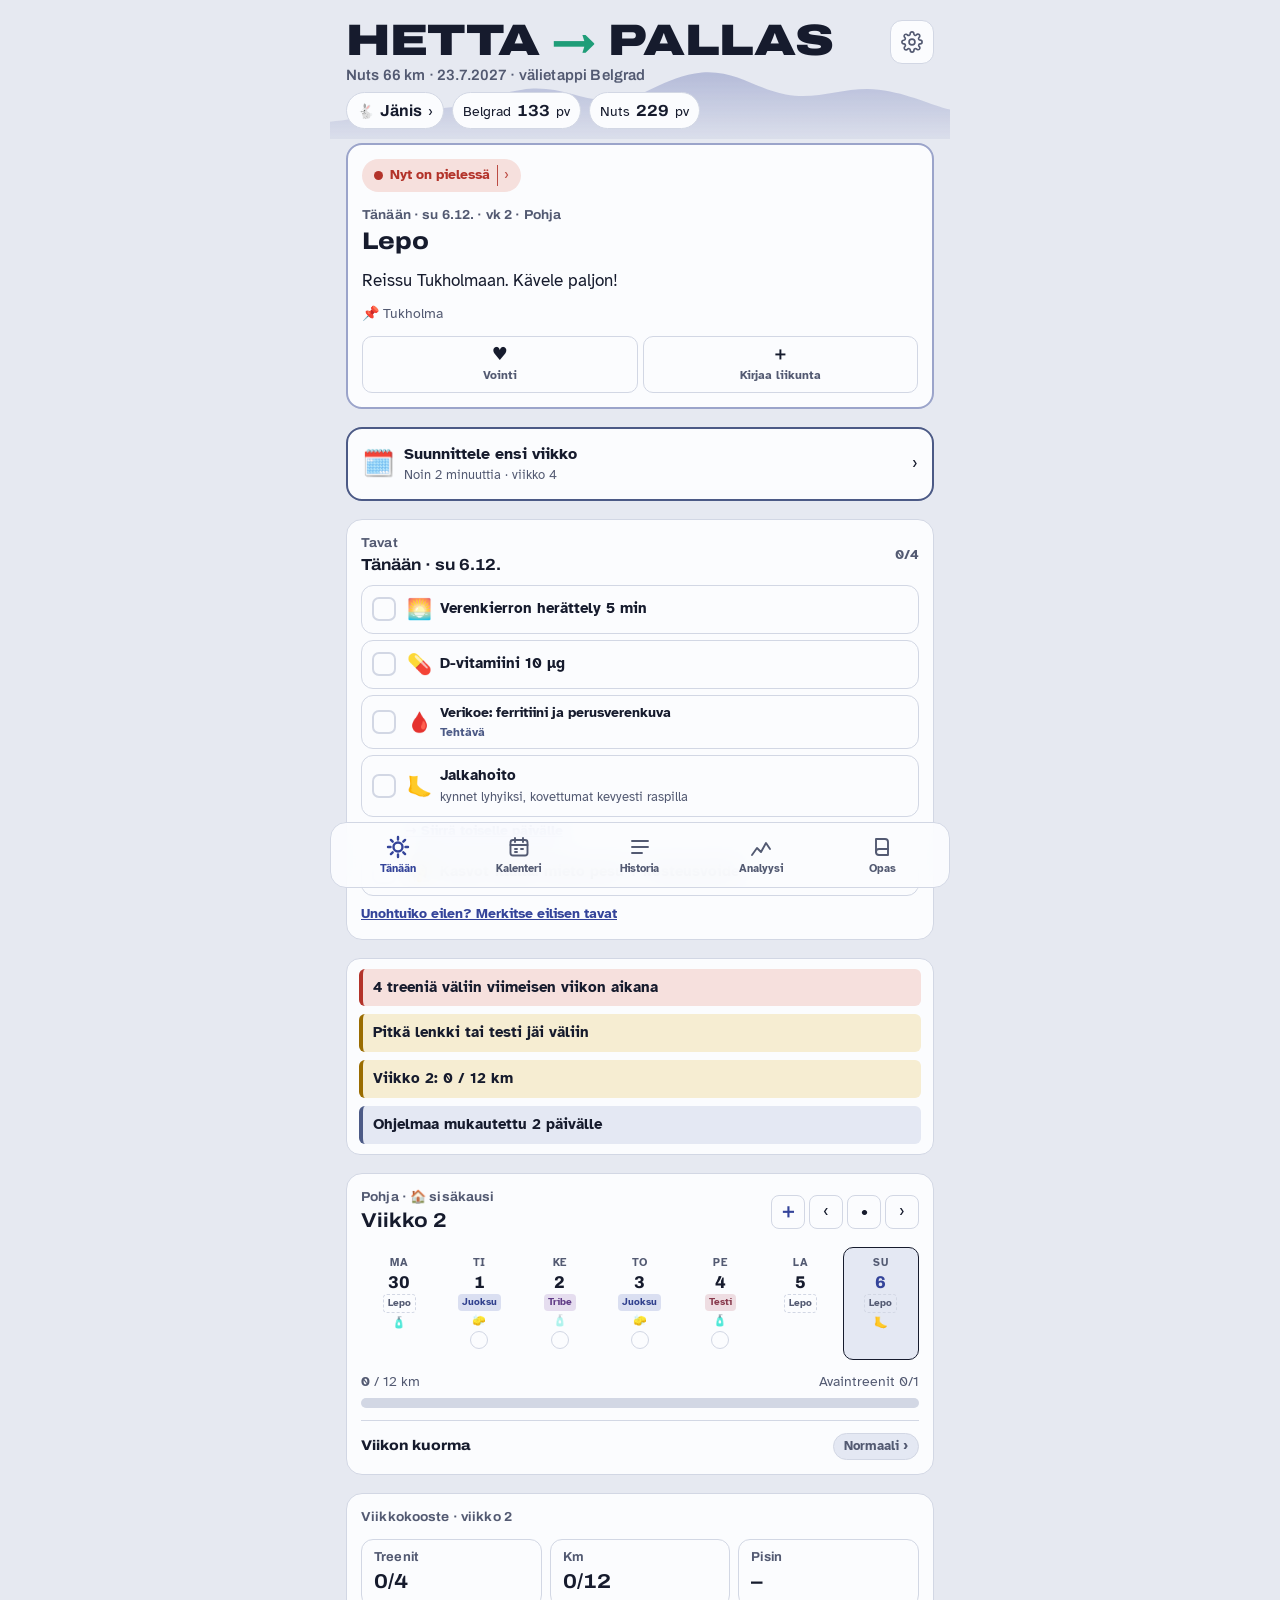
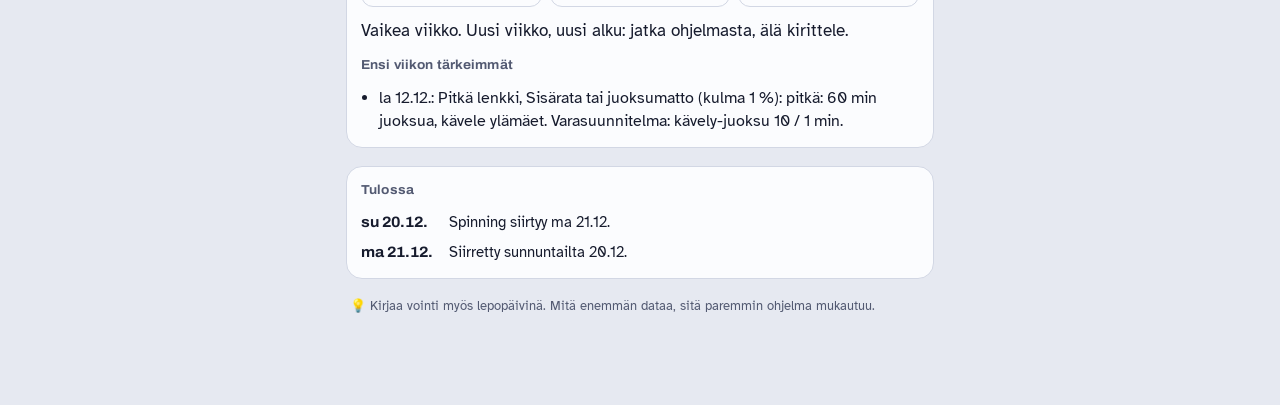
==== commit d4265e65: "Viikkonumerot alkavat 23.11. viikosta 1; keston säännöt muille lajeille ja kokonaiskuorman varoitus " ====
--- a/index.html
+++ b/index.html
@@ -970,7 +970,8 @@
     <div class="sheet-top"><div class="grab" aria-hidden="true"></div><div class="sheet-title"><div><div class="eyebrow">Kalenteri</div><h3 id="evTitle">Lisää meno tai suunnitelma</h3></div><button class="x" id="evX" aria-label="Sulje">×</button></div></div>
     <div class="field"><label for="evName">Mikä?</label><input type="text" id="evName" maxlength="60" placeholder="Esim. pikkujoulut, työmatka, mökki" autocomplete="off"></div>
     <div class="grid2"><div class="field"><label for="evFrom">Päivä</label><input type="date" id="evFrom"></div><div class="field"><label for="evTo">Loppuu (valinnainen)</label><input type="date" id="evTo"></div></div>
-    <div class="field"><label>Vaikutus treeniin</label><div class="seg2" id="evKinds" role="group" aria-label="Vaikutus treeniin"><button type="button" data-evk="note"><b>📌 Muistutus</b><small>treeni pysyy</small></button><button type="button" data-evk="off"><b>🚫 Ei treeniä</b><small>lepopäivä</small></button></div></div>
+    <div class="field"><label>Vaikutus treeniin</label><div class="seg3" id="evKinds" role="group" aria-label="Vaikutus treeniin"><button type="button" data-evk="note"><b>📌 Muistutus</b><small>treeni pysyy</small></button><button type="button" data-evk="off"><b>🚫 Ei treeniä</b><small>lepopäivä</small></button><button type="button" data-evk="sport"><b>🏐 Muu liikunta</b><small>laji korvaa treenin</small></button></div></div>
+    <div class="field" id="evSportRow" hidden><label>Laji</label><div class="sports" id="evSports" role="group" aria-label="Laji"></div><label for="evMin" style="margin-top:10px">Kesto (min)</label><input type="number" id="evMin" min="10" max="600" step="5" value="60" inputmode="numeric"></div>
     <p class="tip" id="evInfo"></p>
     <p class="err" id="evErr" hidden></p>
     <details class="fold"><summary>Tulevat menot</summary><ul class="evlist" id="evList"></ul></details>
@@ -982,9 +983,9 @@
 <div class="updbar" id="updBar" role="status" aria-live="polite" hidden><span>Uusi versio on valmis.</span><button class="btn primary" id="updGo" type="button">Päivitä nyt</button></div>
 <div class="restbar" id="restBar" hidden><span id="restTxt">Lepo</span><div class="track"><div class="fill" id="restFill"></div></div><button class="btn small" id="restSkip">Ohita</button></div>
 <canvas id="fx" hidden aria-hidden="true"></canvas>
-<script type="application/json" id="plan">[["L", "", ""], ["L", "", ""], ["L", "Ohjelma alkaa maanantaina 23.11.", "Ennen aloitusta"], ["L", "Pikkujoulut. Ohjelma alkaa maanantaina.", "Pikkujoulut"], ["L", "Ohjelma alkaa maanantaina 23.11.", "Ennen aloitusta"], ["L", "Ohjelma alkaa huomenna: lenkkarit ja juomapullo valmiiksi.", "Ennen aloitusta"], ["J", "Juoksumatto tai sisärata: kävely-juoksu 36 min: 8 min juoksu + 1 min kävely, toista 4×. Rauhallinen puhetahti. Ensimmäinen treeni: lopeta olo hyvänä, vaikka jaksaisit enemmän.", "Ohjelma alkaa!"], ["L", "Lepo eilisen ensimmäisen treenin jälkeen. Kävely käy.", "Nuts-ilmoittautuminen aukeaa klo 18"], ["T", "Tribe-tunti", ""], ["JL", "Juoksumatto tai sisärata: kävely-juoksu 35 min: 10 min juoksu + 1 min kävely, toista 3×. Heti perään lihaskunto A (25 min).", ""], ["L", "", ""], ["P", "Sisärata tai juoksumatto (kulma 1 %): pitkä kävely-juoksu 45 min: 8 min juoksu + 1 min kävely, toista 5×. Rauhallinen puhetahti.", "Juhlat illalla: pitkä lenkki aamulla"], ["L", "Darra: lepo, juo vettä.", "Juhlien jälkeinen päivä"], ["L", "", ""], ["JL", "Juoksumatto tai sisärata: kävely-juoksu 40 min: 15 min juoksu + 1 min kävely, toista 2×, loppu hölkäten. Heti perään lihaskunto A (25 min).", ""], ["T", "Tribe-tunti", ""], ["J", "Juoksumatto tai sisärata: kevyt 30 min yhtäjaksoista juoksua hyvin rauhallisesti. Säästä jalat huomiseen.", ""], ["X", "Juoksumatto tai sisärata: TESTI: 30 min yhtäjaksoista juoksua rauhallisesti. Jos 30 min tuntuu helpolta, jatka 40 minuuttiin. Jos ei onnistu, kävele tauot.", "Tarkistuspiste 1"], ["L", "Reissu Tukholmaan.", "Tukholma"], ["L", "Reissu Tukholmaan. Kävele paljon!", "Tukholma"], ["L", "", ""], ["JL", "Juoksumatto tai sisärata: 40 min yhtäjaksoista juoksua rauhallisesti. Varasuunnitelma: kävely-juoksu 10 / 1 min. Perään lihaskunto D (10 min).", ""], ["JL", "Juoksumatto tai sisärata: 30 min hyvin kevyesti (noin 3,5 km) + lihaskunto A.", ""], ["J", "Juoksumatto tai sisärata: 40 min yhtäjaksoista juoksua rauhallisesti. Varasuunnitelma: kävely-juoksu 10 / 1 min.", ""], ["L", "", ""], ["P", "Sisärata tai juoksumatto (kulma 1 %): pitkä: 60 min juoksua, kävele ylämäet. Varasuunnitelma: kävely-juoksu 10 / 1 min.", ""], ["S", "Spinning 30–45 min kevyesti, kevyt vastus.", ""], ["L", "", ""], ["JL", "Juoksumatto tai sisärata: 45 min yhtäjaksoista juoksua rauhallisesti. Perään lihaskunto D (10 min).", ""], ["J", "Juoksumatto tai sisärata: 30 min hyvin kevyesti (noin 3,5 km).", ""], ["JL", "Juoksumatto tai sisärata: 45 min yhtäjaksoista juoksua rauhallisesti + lihaskunto A.", ""], ["L", "", ""], ["P", "Sisärata tai juoksumatto (kulma 1 %): pitkä: 70 min juoksua, kävele ylämäet.", ""], ["L", "Darra: lepo.", "Spinning siirtyy ma 21.12."], ["SH", "Spinning tai hiihto 45 min kevyesti.", "Siirretty sunnuntailta 20.12."], ["JL", "Juoksumatto tai sisärata: 45 min yhtäjaksoista juoksua rauhallisesti. Perään lihaskunto D (10 min).", ""], ["J", "Juoksumatto tai sisärata: 30 min hyvin kevyesti (noin 4 km).", ""], ["JL", "Juoksumatto tai sisärata: 45 min yhtäjaksoista juoksua rauhallisesti + lihaskunto A.", ""], ["L", "", ""], ["P", "Sisärata tai juoksumatto (kulma 1 %): pitkä: 75 min juoksua, kävele ylämäet.", ""], ["YM", "Ylämäkikävely 40 min: juoksumatto 10–15 % kulmassa tai portaat. Reipas, tasainen kävely, jyrkimmissä kädet reisillä. Syke kevyellä–keskiraskaalla tasolla. Alas kävellen tai hissillä.", ""], ["L", "", ""], ["JL", "Juoksumatto tai sisärata: 50 min yhtäjaksoista juoksua rauhallisesti. Perään lihaskunto D (10 min).", ""], ["J", "Juoksumatto tai sisärata: 35 min hyvin kevyesti (noin 4 km).", ""], ["JL", "Juoksumatto tai sisärata: 50 min yhtäjaksoista juoksua rauhallisesti + lihaskunto A.", ""], ["L", "", ""], ["P", "Sisärata tai juoksumatto (kulma 1 %): pitkä: 85 min juoksua, kävele ylämäet.", ""], ["YM", "Ylämäkikävely 45 min: juoksumatto 10–15 % kulmassa tai portaat. Reipas, tasainen kävely, jyrkimmissä kädet reisillä. Syke kevyellä–keskiraskaalla tasolla. Alas kävellen tai hissillä.", ""], ["X", "Juoksumatto tai sisärata: TESTI ennen matkaa: 45 min yhtäjaksoista juoksua rauhallisesti. Jos joulukuun testi ei mennyt läpi: 30 min.", "Tarkistuspiste 1b"], ["L", "Matka Costa Ricaan.", "Costa Rica 5.–24.1."], ["K", "Kuntopiiri 25 min ilman välineitä: lihaskunto A (askelnousut penkille, pohjenousut portaalla).", ""], ["J", "30 min kevyesti aikaisin aamulla viileässä. Juo reilusti.", ""], ["L", "", ""], ["PT", "Patikointi 2 h mäkisessä maastossa, ylämäet reippaasti.", ""], ["L", "Uinti tai rantakävely, jos huvittaa.", ""], ["L", "Uinti tai kevyt kävely, jos huvittaa.", ""], ["J", "35–40 min kevyesti aamulla (noin 4–5 km).", ""], ["K", "Kuntopiiri 30 min + sykkeen nosto: 10× 30 s kovaa / 30 s kevyesti.", ""], ["J", "35–40 min kevyesti.", ""], ["L", "", ""], ["PT", "Patikointi 3 h. Korvaa pitkän lenkin: aikaa jaloilla.", ""], ["J", "30 min kevyesti, tai uinti tai surffi.", ""], ["L", "Uinti tai kevyt kävely, jos huvittaa.", ""], ["J", "40 min kevyesti, lopussa 6×20 s reippaat vedot.", ""], ["K", "Kuntopiiri 30 min + sykkeen nosto: 8× 1 min ylämäkeen kovaa, kävely alas.", ""], ["J", "40 min kevyesti.", ""], ["L", "", ""], ["PT", "Patikointi 3–4 h mäkisessä maastossa.", ""], ["L", "Paluumatka.", "Kotiin"], ["YM", "Ylämäkikävely 40 min: juoksumatto 10–15 % kulmassa tai portaat. Reipas, tasainen kävely, jyrkimmissä kädet reisillä. Syke kevyellä–keskiraskaalla tasolla. Alas kävellen tai hissillä.", ""], ["JL", "Juoksumatto tai sisärata: 6 km: 2 km lämmittely, 2 × 6 min kynnysvauhtia (välissä 2 min hölkkä), loppu kevyesti. Kynnysvauhti = rasitus 7/10, pystyt sanomaan vain muutaman sanan. Perään lihaskunto D (10 min).", ""], ["J", "Juoksumatto tai sisärata: 5 km hyvin kevyesti.", ""], ["JL", "Juoksumatto tai sisärata: 5 km rauhallisesti. Perään lihaskunto A.", ""], ["L", "", ""], ["P", "Sisärata tai juoksumatto (kulma 1 %): 12 km rauhallisesti. Kävele tarvittaessa.", ""], ["J", "Juoksumatto tai sisärata: 4 km kevyesti. Vaihtoehto: hiihto 60–75 min rauhallisesti.", ""], ["S", "Spinning 45 min kevyesti.", ""], ["JL", "Juoksumatto tai sisärata: 4 km, rauhallinen. Perään lihaskunto D (10 min).", "Nutsin edullisin hinta päättyy"], ["JL", "Juoksumatto tai sisärata: 4 km kevyesti + lihaskunto A.", ""], ["J", "Juoksumatto tai sisärata: 4 km rauhallisesti.", ""], ["L", "", ""], ["P", "Sisärata tai juoksumatto (kulma 1 %): 10 km rauhallisesti. Kävele tarvittaessa.", ""], ["J", "Juoksumatto tai sisärata: 3 km kevyesti. Vaihtoehto: hiihto 60–75 min rauhallisesti.", ""], ["YM", "Ylämäkikävely 45 min: juoksumatto 10–15 % kulmassa tai portaat. Reipas, tasainen kävely, jyrkimmissä kädet reisillä. Syke kevyellä–keskiraskaalla tasolla. Alas kävellen tai hissillä.", ""], ["JL", "Juoksumatto tai sisärata: 6 km: lämmittely 2 km, 8 × 45 s mäkivedot juoksumatolla 6–8 % kulmassa reippaasti, kävely alas, loppu kevyesti. Perään lihaskunto D (10 min).", ""], ["J", "Juoksumatto tai sisärata: 6 km hyvin kevyesti.", ""], ["JL", "Juoksumatto tai sisärata: 5 km rauhallisesti. Perään lihaskunto A.", ""], ["L", "", ""], ["P", "Sisärata tai juoksumatto (kulma 1 %): 15 km rauhallisesti. Juokse 5 min / kävele 1 min, kuten maratonilla.", ""], ["J", "Juoksumatto tai sisärata: 4 km kevyesti. Vaihtoehto: hiihto 60–75 min rauhallisesti.", ""], ["YM", "Ylämäkikävely 45 min: juoksumatto 10–15 % kulmassa tai portaat. Reipas, tasainen kävely, jyrkimmissä kädet reisillä. Syke kevyellä–keskiraskaalla tasolla. Alas kävellen tai hissillä.", ""], ["JL", "Juoksumatto tai sisärata: 7 km: lämmittely 2 km, 3 × 8 min kynnysvauhtia (välissä 2 min hölkkä), loppu kevyesti. Kynnysvauhti = rasitus 7/10, pystyt sanomaan vain muutaman sanan. Perään lihaskunto D (10 min).", ""], ["J", "Juoksumatto tai sisärata: 6 km hyvin kevyesti.", ""], ["JL", "Juoksumatto tai sisärata: 6 km rauhallisesti. Perään lihaskunto A.", ""], ["L", "", ""], ["P", "Sisärata tai juoksumatto (kulma 1 %): 17 km rauhallisesti. Juokse 5 min / kävele 1 min.", ""], ["J", "Juoksumatto tai sisärata: 5 km kevyesti. Vaihtoehto: hiihto 60–75 min rauhallisesti.", ""], ["YM", "Ylämäkikävely 50 min: juoksumatto 10–15 % kulmassa tai portaat. Reipas, tasainen kävely, jyrkimmissä kädet reisillä. Syke kevyellä–keskiraskaalla tasolla. Alas kävellen tai hissillä.", ""], ["JL", "Juoksumatto tai sisärata: 7 km, mäkivedot juoksumatolla 8×1 min 6–8 % kulmassa, palautus kävellen 0 %. Perään lihaskunto D (10 min).", ""], ["J", "Juoksumatto tai sisärata: 7 km hyvin kevyesti.", ""], ["JL", "Juoksumatto tai sisärata: 6 km rauhallisesti. Perään lihaskunto A.", ""], ["L", "", ""], ["P", "Sisärata tai juoksumatto (kulma 1 %): 20 km rauhallisesti. Juokse 5 min / kävele 1 min. Harjoittele tankkausta: geeli tai urheilujuoma 30–45 min välein. Voit jakaa kahteen osaan 5 min tauolla, jos matto puuduttaa.", ""], ["J", "Juoksumatto tai sisärata: 5 km kevyesti. Vaihtoehto: hiihto 60–75 min rauhallisesti.", ""], ["S", "Spinning 45 min kevyesti.", ""], ["JL", "Juoksumatto tai sisärata: 5 km, rauhallinen. Perään lihaskunto D (10 min).", ""], ["JL", "Juoksumatto tai sisärata: 5 km kevyesti + lihaskunto A.", ""], ["J", "Juoksumatto tai sisärata: 5 km rauhallisesti.", ""], ["L", "", ""], ["P", "Sisärata tai juoksumatto (kulma 1 %): 14 km rauhallisesti. Juokse 5 min / kävele 1 min.", ""], ["J", "Juoksumatto tai sisärata: 4 km kevyesti. Vaihtoehto: hiihto 60–75 min rauhallisesti.", ""], ["L", "", ""], ["JL", "Juoksumatto tai sisärata: 7 km, sisältää 2×10 min maratonvauhtia. Perään lihaskunto D (10 min).", ""], ["J", "Juoksumatto tai sisärata: 8 km hyvin kevyesti.", ""], ["JL", "Juoksumatto tai sisärata: 7 km rauhallisesti. Perään lihaskunto B.", ""], ["L", "", ""], ["P", "Sisärata tai juoksumatto (kulma 1 %): 24 km rauhallisesti. Juokse 5 min / kävele 1 min, tankkaus 30–45 min välein. Voit jakaa kahteen osaan 5 min tauolla, jos matto puuduttaa.", ""], ["J", "Juoksumatto tai sisärata: 7 km kevyesti. Vaihtoehto: hiihto 60–75 min rauhallisesti.", ""], ["L", "", ""], ["JL", "Juoksumatto tai sisärata: 8 km, sisältää 2×15 min maratonvauhtia. Perään lihaskunto D (10 min).", ""], ["J", "Juoksumatto tai sisärata: 8 km hyvin kevyesti.", ""], ["JL", "Juoksumatto tai sisärata: 7 km rauhallisesti. Perään lihaskunto B.", ""], ["L", "", ""], ["P", "Sisärata tai juoksumatto (kulma 1 %): 27 km rauhallisesti. Juokse 5 min / kävele 1 min, tankkaus 30–45 min välein. Voit jakaa kahteen osaan 5 min tauolla, jos matto puuduttaa.", ""], ["J", "Juoksumatto tai sisärata: 7 km kevyesti. Vaihtoehto: hiihto 60–75 min rauhallisesti.", ""], ["L", "", ""], ["JL", "Juoksumatto tai sisärata: 8 km, sisältää 3×10 min maratonvauhtia. Perään lihaskunto D (10 min).", ""], ["J", "Juoksumatto tai sisärata: 9 km hyvin kevyesti.", ""], ["JL", "Juoksumatto tai sisärata: 7 km rauhallisesti. Perään lihaskunto B.", ""], ["L", "", ""], ["P", "Sisärata tai juoksumatto (kulma 1 %): 30 km rauhallisesti. HUIPPULENKKI. Kisavarusteet ja kisaruoka, aamulähtö klo 8 kuten maratonilla. Voit jakaa kahteen osaan 5 min tauolla, jos matto puuduttaa.", "Tarkistuspiste 2"], ["J", "Juoksumatto tai sisärata: 7 km kevyesti. Vaihtoehto: hiihto 60–75 min rauhallisesti.", ""], ["L", "", ""], ["JL", "Juoksumatto tai sisärata: 7 km, sisältää 20 min maratonvauhtia. Perään lihaskunto D (10 min).", ""], ["J", "Juoksumatto tai sisärata: 7 km hyvin kevyesti.", "Belgradin nettiilmoittautuminen päättyy"], ["JL", "6 km rauhallisesti. Perään lihaskunto B. Ensimmäisiä ulkolenkkejä: lyhyt askel, rauhallinen vauhti.", ""], ["L", "", ""], ["P", "21 km rauhallisesti. Kenraaliharjoitus: kisavauhti, kisaruoka, kisakengät. Kauden ensimmäinen pitkä ulkona: asfaltti rasittaa pohkeita ja sääriä enemmän kuin matto, pidä vauhti rauhallisena.", ""], ["J", "5 km kevyesti.", ""], ["L", "", ""], ["J", "6 km, lopussa 4×20 s reippaat vedot.", ""], ["J", "5 km kevyesti.", ""], ["J", "5 km rauhallisesti.", ""], ["L", "", ""], ["P", "14 km rauhallisesti. Kevennys alkaa.", ""], ["J", "4 km kevyesti.", ""], ["L", "", ""], ["J", "6 km kevyesti + 4×20 s reippaat vedot.", ""], ["L", "", ""], ["J", "5 km kevyesti.", ""], ["L", "Matka Belgradiin. Juo ja syö hyvin.", ""], ["J", "3 km hölkkä + 3×20 s. Hae numerolappu.", ""], ["R", "BELGRADIN MARATON klo 8. Juokse 5 min / kävele 1 min alusta asti, tankkaa 30–45 min välein, aloita hitaammin kuin tuntuu.", "Maraton"], ["L", "Kävely 20–30 min, jos jalat sallivat.", ""], ["V", "Vapaa laji kevyesti 20–40 min: uinti, pyöräily, kävely tai jooga. Tai lepo, jos jalat ovat kipeät.", "Palautusviikko"], ["L", "", ""], ["V", "Vapaa laji kevyesti 20–40 min: uinti, pyöräily, kävely tai jooga. Tai lepo, jos jalat ovat kipeät.", ""], ["L", "", ""], ["V", "Vapaa laji 30–45 min. Jos jalat ovat kunnossa, 3–5 km hölkkä käy myös.", ""], ["V", "Vapaa laji 45–60 min, esim. pitkä kävely, pyörälenkki tai uinti + rullaus.", ""], ["L", "", ""], ["J", "5 km kevyesti.", ""], ["TL", "Tribe-tunti kevyesti tai lihaskunto B", ""], ["J", "6 km rauhallisesti.", ""], ["L", "", ""], ["P", "12 km rauhallisesti, mieluiten polulla.", ""], ["J", "5 km kevyesti.", ""], ["L", "", ""], ["J", "8 km polulla: lämmittely, 6 × 1–2 min alamäkeen reippaasti lyhyellä nopealla askeleella, ylös kävellen. Katse 2–3 askelta eteen.", ""], ["JL", "6 km hyvin kevyesti + lihaskunto C.", ""], ["J", "8 km polulla: 2 km lämmittely, 3 × 8 min kynnysvauhtia (välissä 2 min hölkkä), loppu kevyesti. Kynnysvauhti = rasitus 7–8/10, puhe katkeilee.", ""], ["L", "", ""], ["P", "2,5 h rauhallisesti polulla, kävele ylämäet.", ""], ["J", "6 km kevyesti.", ""], ["L", "", ""], ["J", "9 km mäkisessä maastossa: 8 × 2 min ylämäkeen juosten reippaasti (kova mutta hallittu), alas kävellen tai hölkäten. Ylämäkivoima on 9 h:n tavoitteen avain.", ""], ["JL", "7 km hyvin kevyesti + lihaskunto C.", ""], ["J", "9 km polulla: 2 × 12 min kynnysvauhtia, välissä 3 min hölkkä. Kynnysvauhti = rasitus 7–8/10, puhe katkeilee.", ""], ["J", "5 km hyvin kevyesti.", ""], ["P", "3 h polulla, kävele jyrkät ylämäet. Viimeiset 45 min tavoiteteholla. Tavoiteteho = reipas, mutta jaksaisit jatkaa tunteja (9 h:n kisavauhti). Kisavarusteet ja reppu testiin.", ""], ["J", "8 km kevyesti väsynein jaloin.", ""], ["L", "", ""], ["J", "9 km: alamäkivedot 8 × 1 min (pitkä loiva rinne), paino eteen, kevyet nopeat askeleet. Perään 6 × 1 min ylämäkeen juosten reippaasti.", ""], ["JL", "7 km hyvin kevyesti + lihaskunto C.", ""], ["J", "10 km polulla: 3 × 10 min kynnysvauhtia, mieluiten loivaan ylämäkeen. Kynnysvauhti = rasitus 7–8/10, puhe katkeilee.", ""], ["J", "5 km hyvin kevyesti.", ""], ["P", "3,5 h polulla, lähtö klo 15 kuten kisassa. Ylämäet sauvoilla reippaasti kävellen, toinen tunti tavoiteteholla.", ""], ["P", "1,5 h kevyesti väsynein jaloin (kaksoispäivä).", ""], ["L", "", ""], ["J", "7 km rauhallisesti.", ""], ["S", "Spinning 45 min palauttavasti.", ""], ["JL", "6 km rauhallisesti + lihaskunto C.", ""], ["J", "5 km hyvin kevyesti.", ""], ["P", "2 h rauhallisesti polulla.", ""], ["J", "8 km kevyesti.", ""], ["L", "", ""], ["J", "9 km: alamäkivedot 10 × 1–2 min, ylämäet sauvoilla reippaasti kävellen. Harjoittele kävelyn ja juoksun vaihtoa nopeasti.", ""], ["JL", "8 km hyvin kevyesti + lihaskunto C.", ""], ["J", "10 km polulla: 2 × 20 min kynnysvauhtia, välissä 4 min hölkkä. Kynnysvauhti = rasitus 7–8/10, puhe katkeilee.", ""], ["J", "5 km hyvin kevyesti.", ""], ["P", "5 h tunturi- tai mäkimaastossa, sauvat jos käytät. Keskimmäiset 2 h tavoiteteholla. Tavoiteteho = reipas, mutta jaksaisit jatkaa tunteja (9 h:n kisavauhti). Tankkaa kuten kisassa. Etsi pitkä nousu (esim. hiihtokeskuksen rinne) ja toista se.", ""], ["P", "1,5 h kevyesti väsynein jaloin (kaksoispäivä).", ""], ["L", "", ""], ["J", "9 km mäkisessä maastossa: 10 × 2 min ylämäkeen juosten reippaasti, alas hölkäten.", ""], ["JL", "7 km hyvin kevyesti + lihaskunto C.", ""], ["J", "5 km hyvin kevyesti. Ei kynnystreeniä tällä viikolla: viikon pääosa on perjantain kisasimulaatio.", ""], ["P", "KISASIMULAATIO: Nuuksio Classic -reitti 42 km (+820 m), lähtö klo 15 kuten Nutsissa. Lounas klo 11–12 ja välipala klo 14 kuten kisapäivänä. Ensimmäinen tunti liian helposti, ylämäet reippaasti kävellen, viimeinen tunti tavoiteteholla. Täysi tankkaus 60 g/h, kisavarusteet ja reppu. Reitin GPX: tracedetrail.fr → Nuuksio Classic. Varmista paluu illalla (viimeinen bussi tai kyyti).", "Kovin viikko · kisasimulaatio"], ["P", "1–1,5 h kevyesti väsynein jaloin (kaksoispäivä), mieluiten aamupäivällä. Illalla keikka: juo ja syö hyvin.", "Foo Fighters"], ["L", "Lepo keikan jälkeen. Kävely käy.", ""], ["L", "", ""], ["J", "7 km rauhallisesti.", ""], ["S", "Spinning 45 min palauttavasti.", ""], ["JL", "7 km rauhallisesti + lihaskunto C.", ""], ["J", "5 km hyvin kevyesti.", ""], ["P", "2,5 h rauhallisesti polulla.", ""], ["J", "8 km kevyesti.", ""], ["L", "", ""], ["J", "8 km kevyesti + 4×20 s reippaat vedot.", ""], ["J", "6 km hyvin kevyesti.", ""], ["J", "6 km kevyesti.", ""], ["J", "20 min hölkkä + 3×20 s.", ""], ["X", "TESTI Pirkan Taipaleella: Ruoveden keskustasta (koulu/urheilukenttä) Helvetinjärvelle n. 30 km + lyhyt kierros puistossa, yhteensä 5–6 h. Lähtö klo 15, jos onnistuu. Kisavarusteet, kisaruoka, kisavauhti. Sovi nouto Helvetinjärven parkkipaikalta. Juokse tasaisen reippaasti kisateholla, ei maksimia. Tavoitteen mittari: alle 3:25 → alle 9 h realistinen; 3:25–3:50 → 9–10 h; yli 3:50 → tähtää 10–11 h:iin.", "Tarkistuspiste 3, juhannus mökillä"], ["L", "Lepo tai kevyt kävely.", ""], ["L", "", ""], ["J", "6 km palauttavasti.", ""], ["SL", "Spinning 45 min palauttavasti tai lihaskunto C.", ""], ["J", "8 km rauhallisesti.", ""], ["J", "6 km kevyesti.", ""], ["P", "3,5 h rauhallisesti polulla.", ""], ["J", "6 km kevyesti.", ""], ["L", "", ""], ["J", "7 km, sisältää 6×1 min reippaasti.", ""], ["J", "6 km hyvin kevyesti. Perään 15 min rullaus ja venyttely.", ""], ["J", "7 km rauhallisesti.", ""], ["L", "", ""], ["P", "2,5 h rauhallisesti polulla.", ""], ["J", "6 km kevyesti.", ""], ["L", "", ""], ["J", "6 km + 4×20 s reippaat vedot.", ""], ["L", "", ""], ["J", "5 km rauhallisesti.", ""], ["L", "", ""], ["P", "1,5 h kevyesti polulla. Ei mitään uutta.", ""], ["J", "4 km kevyesti.", "Pakkaa varusteet"], ["L", "", ""], ["J", "5 km kevyesti + 4×20 s.", ""], ["J", "20 min kevyt hölkkä.", ""], ["L", "Matka Hettaan, syö hyvin.", "Paluukuljetus Pallakselta sovittu?"], ["R", "NUTS 66 KM, Hetta–Pallas, lähtö klo 15.", "Nuts 66 km"]]</script>
+<script type="application/json" id="plan">[["L", "", ""], ["L", "", ""], ["L", "Ohjelma alkaa maanantaina 23.11.", "Ennen aloitusta"], ["L", "Pikkujoulut. Ohjelma alkaa maanantaina.", "Pikkujoulut"], ["L", "Ohjelma alkaa maanantaina 23.11.", "Ennen aloitusta"], ["L", "Ohjelma alkaa huomenna: lenkkarit ja juomapullo valmiiksi.", "Ennen aloitusta"], ["J", "Juoksumatto tai sisärata: kävely-juoksu 36 min: 8 min juoksu + 1 min kävely, toista 4×. Rauhallinen puhetahti. Ensimmäinen treeni: lopeta olo hyvänä, vaikka jaksaisit enemmän.", "Ohjelma alkaa!"], ["L", "Lepo eilisen ensimmäisen treenin jälkeen. Kävely käy.", "Nuts-ilmoittautuminen aukeaa klo 18"], ["J", "Juoksumatto tai sisärata: kävely-juoksu 35 min: 10 min juoksu + 1 min kävely, toista 3×. Ei lihaskuntoa tällä viikolla: torstain beachvolley hoitaa hypyt ja jalkojen voiman.", "Tribe vaihtui juoksuun (to beachvolley)"], ["PA", "Firman beachvolley 90 min. Lämmittele 10 min: hölkkä sekä nilkkojen ja pohkeiden pyörittely. Hiekka kuormittaa pohkeita ja akillesjännettä enemmän kuin juoksu: hyppää maltillisesti ja lopeta, jos akillesjänne kipeytyy.", "Firman beachvolley"], ["L", "", ""], ["P", "Sisärata tai juoksumatto (kulma 1 %): pitkä kävely-juoksu 45 min: 8 min juoksu + 1 min kävely, toista 5×. Rauhallinen puhetahti. Jos pohkeet ovat torstain hiekasta kipeät, lyhennä 35 minuuttiin.", "Juhlat illalla: pitkä lenkki aamulla"], ["L", "Darra: lepo, juo vettä.", "Juhlien jälkeinen päivä"], ["L", "", ""], ["JL", "Juoksumatto tai sisärata: kävely-juoksu 40 min: 15 min juoksu + 1 min kävely, toista 2×, loppu hölkäten. Heti perään lihaskunto A (25 min).", ""], ["T", "Tribe-tunti", ""], ["J", "Juoksumatto tai sisärata: kevyt 30 min yhtäjaksoista juoksua hyvin rauhallisesti. Säästä jalat huomiseen.", ""], ["X", "Juoksumatto tai sisärata: TESTI: 30 min yhtäjaksoista juoksua rauhallisesti. Jos 30 min tuntuu helpolta, jatka 40 minuuttiin. Jos ei onnistu, kävele tauot.", "Tarkistuspiste 1"], ["L", "Reissu Tukholmaan.", "Tukholma"], ["L", "Reissu Tukholmaan. Kävele paljon!", "Tukholma"], ["L", "", ""], ["JL", "Juoksumatto tai sisärata: 40 min yhtäjaksoista juoksua rauhallisesti. Varasuunnitelma: kävely-juoksu 10 / 1 min. Perään lihaskunto D (10 min).", ""], ["JL", "Juoksumatto tai sisärata: 30 min hyvin kevyesti (noin 3,5 km) + lihaskunto A.", ""], ["J", "Juoksumatto tai sisärata: 40 min yhtäjaksoista juoksua rauhallisesti. Varasuunnitelma: kävely-juoksu 10 / 1 min.", ""], ["L", "", ""], ["P", "Sisärata tai juoksumatto (kulma 1 %): pitkä: 60 min juoksua, kävele ylämäet. Varasuunnitelma: kävely-juoksu 10 / 1 min.", ""], ["S", "Spinning 30–45 min kevyesti, kevyt vastus.", ""], ["L", "", ""], ["JL", "Juoksumatto tai sisärata: 45 min yhtäjaksoista juoksua rauhallisesti. Perään lihaskunto D (10 min).", ""], ["J", "Juoksumatto tai sisärata: 30 min hyvin kevyesti (noin 3,5 km).", ""], ["JL", "Juoksumatto tai sisärata: 45 min yhtäjaksoista juoksua rauhallisesti + lihaskunto A.", ""], ["L", "", ""], ["P", "Sisärata tai juoksumatto (kulma 1 %): pitkä: 70 min juoksua, kävele ylämäet.", ""], ["L", "Darra: lepo.", "Spinning siirtyy ma 21.12."], ["SH", "Spinning tai hiihto 45 min kevyesti.", "Siirretty sunnuntailta 20.12."], ["JL", "Juoksumatto tai sisärata: 45 min yhtäjaksoista juoksua rauhallisesti. Perään lihaskunto D (10 min).", ""], ["J", "Juoksumatto tai sisärata: 30 min hyvin kevyesti (noin 4 km).", ""], ["JL", "Juoksumatto tai sisärata: 45 min yhtäjaksoista juoksua rauhallisesti + lihaskunto A.", ""], ["L", "", ""], ["P", "Sisärata tai juoksumatto (kulma 1 %): pitkä: 75 min juoksua, kävele ylämäet.", ""], ["YM", "Ylämäkikävely 40 min: juoksumatto 10–15 % kulmassa tai portaat. Reipas, tasainen kävely, jyrkimmissä kädet reisillä. Syke kevyellä–keskiraskaalla tasolla. Alas kävellen tai hissillä.", ""], ["L", "", ""], ["JL", "Juoksumatto tai sisärata: 50 min yhtäjaksoista juoksua rauhallisesti. Perään lihaskunto D (10 min).", ""], ["J", "Juoksumatto tai sisärata: 35 min hyvin kevyesti (noin 4 km).", ""], ["JL", "Juoksumatto tai sisärata: 50 min yhtäjaksoista juoksua rauhallisesti + lihaskunto A.", ""], ["L", "", ""], ["P", "Sisärata tai juoksumatto (kulma 1 %): pitkä: 85 min juoksua, kävele ylämäet.", ""], ["YM", "Ylämäkikävely 45 min: juoksumatto 10–15 % kulmassa tai portaat. Reipas, tasainen kävely, jyrkimmissä kädet reisillä. Syke kevyellä–keskiraskaalla tasolla. Alas kävellen tai hissillä.", ""], ["X", "Juoksumatto tai sisärata: TESTI ennen matkaa: 45 min yhtäjaksoista juoksua rauhallisesti. Jos joulukuun testi ei mennyt läpi: 30 min.", "Tarkistuspiste 1b"], ["L", "Matka Costa Ricaan.", "Costa Rica 5.–24.1."], ["K", "Kuntopiiri 25 min ilman välineitä: lihaskunto A (askelnousut penkille, pohjenousut portaalla).", ""], ["J", "30 min kevyesti aikaisin aamulla viileässä. Juo reilusti.", ""], ["L", "", ""], ["PT", "Patikointi 2 h mäkisessä maastossa, ylämäet reippaasti.", ""], ["L", "Uinti tai rantakävely, jos huvittaa.", ""], ["L", "Uinti tai kevyt kävely, jos huvittaa.", ""], ["J", "35–40 min kevyesti aamulla (noin 4–5 km).", ""], ["K", "Kuntopiiri 30 min + sykkeen nosto: 10× 30 s kovaa / 30 s kevyesti.", ""], ["J", "35–40 min kevyesti.", ""], ["L", "", ""], ["PT", "Patikointi 3 h. Korvaa pitkän lenkin: aikaa jaloilla.", ""], ["J", "30 min kevyesti, tai uinti tai surffi.", ""], ["L", "Uinti tai kevyt kävely, jos huvittaa.", ""], ["J", "40 min kevyesti, lopussa 6×20 s reippaat vedot.", ""], ["K", "Kuntopiiri 30 min + sykkeen nosto: 8× 1 min ylämäkeen kovaa, kävely alas.", ""], ["J", "40 min kevyesti.", ""], ["L", "", ""], ["PT", "Patikointi 3–4 h mäkisessä maastossa.", ""], ["L", "Paluumatka.", "Kotiin"], ["YM", "Ylämäkikävely 40 min: juoksumatto 10–15 % kulmassa tai portaat. Reipas, tasainen kävely, jyrkimmissä kädet reisillä. Syke kevyellä–keskiraskaalla tasolla. Alas kävellen tai hissillä.", ""], ["JL", "Juoksumatto tai sisärata: 6 km: 2 km lämmittely, 2 × 6 min kynnysvauhtia (välissä 2 min hölkkä), loppu kevyesti. Kynnysvauhti = rasitus 7/10, pystyt sanomaan vain muutaman sanan. Perään lihaskunto D (10 min).", ""], ["J", "Juoksumatto tai sisärata: 5 km hyvin kevyesti.", ""], ["JL", "Juoksumatto tai sisärata: 5 km rauhallisesti. Perään lihaskunto A.", ""], ["L", "", ""], ["P", "Sisärata tai juoksumatto (kulma 1 %): 12 km rauhallisesti. Kävele tarvittaessa.", ""], ["J", "Juoksumatto tai sisärata: 4 km kevyesti. Vaihtoehto: hiihto 60–75 min rauhallisesti.", ""], ["S", "Spinning 45 min kevyesti.", ""], ["JL", "Juoksumatto tai sisärata: 4 km, rauhallinen. Perään lihaskunto D (10 min).", "Nutsin edullisin hinta päättyy"], ["JL", "Juoksumatto tai sisärata: 4 km kevyesti + lihaskunto A.", ""], ["J", "Juoksumatto tai sisärata: 4 km rauhallisesti.", ""], ["L", "", ""], ["P", "Sisärata tai juoksumatto (kulma 1 %): 10 km rauhallisesti. Kävele tarvittaessa.", ""], ["J", "Juoksumatto tai sisärata: 3 km kevyesti. Vaihtoehto: hiihto 60–75 min rauhallisesti.", ""], ["YM", "Ylämäkikävely 45 min: juoksumatto 10–15 % kulmassa tai portaat. Reipas, tasainen kävely, jyrkimmissä kädet reisillä. Syke kevyellä–keskiraskaalla tasolla. Alas kävellen tai hissillä.", ""], ["JL", "Juoksumatto tai sisärata: 6 km: lämmittely 2 km, 8 × 45 s mäkivedot juoksumatolla 6–8 % kulmassa reippaasti, kävely alas, loppu kevyesti. Perään lihaskunto D (10 min).", ""], ["J", "Juoksumatto tai sisärata: 6 km hyvin kevyesti.", ""], ["JL", "Juoksumatto tai sisärata: 5 km rauhallisesti. Perään lihaskunto A.", ""], ["L", "", ""], ["P", "Sisärata tai juoksumatto (kulma 1 %): 15 km rauhallisesti. Juokse 5 min / kävele 1 min, kuten maratonilla.", ""], ["J", "Juoksumatto tai sisärata: 4 km kevyesti. Vaihtoehto: hiihto 60–75 min rauhallisesti.", ""], ["YM", "Ylämäkikävely 45 min: juoksumatto 10–15 % kulmassa tai portaat. Reipas, tasainen kävely, jyrkimmissä kädet reisillä. Syke kevyellä–keskiraskaalla tasolla. Alas kävellen tai hissillä.", ""], ["JL", "Juoksumatto tai sisärata: 7 km: lämmittely 2 km, 3 × 8 min kynnysvauhtia (välissä 2 min hölkkä), loppu kevyesti. Kynnysvauhti = rasitus 7/10, pystyt sanomaan vain muutaman sanan. Perään lihaskunto D (10 min).", ""], ["J", "Juoksumatto tai sisärata: 6 km hyvin kevyesti.", ""], ["JL", "Juoksumatto tai sisärata: 6 km rauhallisesti. Perään lihaskunto A.", ""], ["L", "", ""], ["P", "Sisärata tai juoksumatto (kulma 1 %): 17 km rauhallisesti. Juokse 5 min / kävele 1 min.", ""], ["J", "Juoksumatto tai sisärata: 5 km kevyesti. Vaihtoehto: hiihto 60–75 min rauhallisesti.", ""], ["YM", "Ylämäkikävely 50 min: juoksumatto 10–15 % kulmassa tai portaat. Reipas, tasainen kävely, jyrkimmissä kädet reisillä. Syke kevyellä–keskiraskaalla tasolla. Alas kävellen tai hissillä.", ""], ["JL", "Juoksumatto tai sisärata: 7 km, mäkivedot juoksumatolla 8×1 min 6–8 % kulmassa, palautus kävellen 0 %. Perään lihaskunto D (10 min).", ""], ["J", "Juoksumatto tai sisärata: 7 km hyvin kevyesti.", ""], ["JL", "Juoksumatto tai sisärata: 6 km rauhallisesti. Perään lihaskunto A.", ""], ["L", "", ""], ["P", "Sisärata tai juoksumatto (kulma 1 %): 20 km rauhallisesti. Juokse 5 min / kävele 1 min. Harjoittele tankkausta: geeli tai urheilujuoma 30–45 min välein. Voit jakaa kahteen osaan 5 min tauolla, jos matto puuduttaa.", ""], ["J", "Juoksumatto tai sisärata: 5 km kevyesti. Vaihtoehto: hiihto 60–75 min rauhallisesti.", ""], ["S", "Spinning 45 min kevyesti.", ""], ["JL", "Juoksumatto tai sisärata: 5 km, rauhallinen. Perään lihaskunto D (10 min).", ""], ["JL", "Juoksumatto tai sisärata: 5 km kevyesti + lihaskunto A.", ""], ["J", "Juoksumatto tai sisärata: 5 km rauhallisesti.", ""], ["L", "", ""], ["P", "Sisärata tai juoksumatto (kulma 1 %): 14 km rauhallisesti. Juokse 5 min / kävele 1 min.", ""], ["J", "Juoksumatto tai sisärata: 4 km kevyesti. Vaihtoehto: hiihto 60–75 min rauhallisesti.", ""], ["L", "", ""], ["JL", "Juoksumatto tai sisärata: 7 km, sisältää 2×10 min maratonvauhtia. Perään lihaskunto D (10 min).", ""], ["J", "Juoksumatto tai sisärata: 8 km hyvin kevyesti.", ""], ["JL", "Juoksumatto tai sisärata: 7 km rauhallisesti. Perään lihaskunto B.", ""], ["L", "", ""], ["P", "Sisärata tai juoksumatto (kulma 1 %): 24 km rauhallisesti. Juokse 5 min / kävele 1 min, tankkaus 30–45 min välein. Voit jakaa kahteen osaan 5 min tauolla, jos matto puuduttaa.", ""], ["J", "Juoksumatto tai sisärata: 7 km kevyesti. Vaihtoehto: hiihto 60–75 min rauhallisesti.", ""], ["L", "", ""], ["JL", "Juoksumatto tai sisärata: 8 km, sisältää 2×15 min maratonvauhtia. Perään lihaskunto D (10 min).", ""], ["J", "Juoksumatto tai sisärata: 8 km hyvin kevyesti.", ""], ["JL", "Juoksumatto tai sisärata: 7 km rauhallisesti. Perään lihaskunto B.", ""], ["L", "", ""], ["P", "Sisärata tai juoksumatto (kulma 1 %): 27 km rauhallisesti. Juokse 5 min / kävele 1 min, tankkaus 30–45 min välein. Voit jakaa kahteen osaan 5 min tauolla, jos matto puuduttaa.", ""], ["J", "Juoksumatto tai sisärata: 7 km kevyesti. Vaihtoehto: hiihto 60–75 min rauhallisesti.", ""], ["L", "", ""], ["JL", "Juoksumatto tai sisärata: 8 km, sisältää 3×10 min maratonvauhtia. Perään lihaskunto D (10 min).", ""], ["J", "Juoksumatto tai sisärata: 9 km hyvin kevyesti.", ""], ["JL", "Juoksumatto tai sisärata: 7 km rauhallisesti. Perään lihaskunto B.", ""], ["L", "", ""], ["P", "Sisärata tai juoksumatto (kulma 1 %): 30 km rauhallisesti. HUIPPULENKKI. Kisavarusteet ja kisaruoka, aamulähtö klo 8 kuten maratonilla. Voit jakaa kahteen osaan 5 min tauolla, jos matto puuduttaa.", "Tarkistuspiste 2"], ["J", "Juoksumatto tai sisärata: 7 km kevyesti. Vaihtoehto: hiihto 60–75 min rauhallisesti.", ""], ["L", "", ""], ["JL", "Juoksumatto tai sisärata: 7 km, sisältää 20 min maratonvauhtia. Perään lihaskunto D (10 min).", ""], ["J", "Juoksumatto tai sisärata: 7 km hyvin kevyesti.", "Belgradin nettiilmoittautuminen päättyy"], ["JL", "6 km rauhallisesti. Perään lihaskunto B. Ensimmäisiä ulkolenkkejä: lyhyt askel, rauhallinen vauhti.", ""], ["L", "", ""], ["P", "21 km rauhallisesti. Kenraaliharjoitus: kisavauhti, kisaruoka, kisakengät. Kauden ensimmäinen pitkä ulkona: asfaltti rasittaa pohkeita ja sääriä enemmän kuin matto, pidä vauhti rauhallisena.", ""], ["J", "5 km kevyesti.", ""], ["L", "", ""], ["J", "6 km, lopussa 4×20 s reippaat vedot.", ""], ["J", "5 km kevyesti.", ""], ["J", "5 km rauhallisesti.", ""], ["L", "", ""], ["P", "14 km rauhallisesti. Kevennys alkaa.", ""], ["J", "4 km kevyesti.", ""], ["L", "", ""], ["J", "6 km kevyesti + 4×20 s reippaat vedot.", ""], ["L", "", ""], ["J", "5 km kevyesti.", ""], ["L", "Matka Belgradiin. Juo ja syö hyvin.", ""], ["J", "3 km hölkkä + 3×20 s. Hae numerolappu.", ""], ["R", "BELGRADIN MARATON klo 8. Juokse 5 min / kävele 1 min alusta asti, tankkaa 30–45 min välein, aloita hitaammin kuin tuntuu.", "Maraton"], ["L", "Kävely 20–30 min, jos jalat sallivat.", ""], ["V", "Vapaa laji kevyesti 20–40 min: uinti, pyöräily, kävely tai jooga. Tai lepo, jos jalat ovat kipeät.", "Palautusviikko"], ["L", "", ""], ["V", "Vapaa laji kevyesti 20–40 min: uinti, pyöräily, kävely tai jooga. Tai lepo, jos jalat ovat kipeät.", ""], ["L", "", ""], ["V", "Vapaa laji 30–45 min. Jos jalat ovat kunnossa, 3–5 km hölkkä käy myös.", ""], ["V", "Vapaa laji 45–60 min, esim. pitkä kävely, pyörälenkki tai uinti + rullaus.", ""], ["L", "", ""], ["J", "5 km kevyesti.", ""], ["TL", "Tribe-tunti kevyesti tai lihaskunto B", ""], ["J", "6 km rauhallisesti.", ""], ["L", "", ""], ["P", "12 km rauhallisesti, mieluiten polulla.", ""], ["J", "5 km kevyesti.", ""], ["L", "", ""], ["J", "8 km polulla: lämmittely, 6 × 1–2 min alamäkeen reippaasti lyhyellä nopealla askeleella, ylös kävellen. Katse 2–3 askelta eteen.", ""], ["JL", "6 km hyvin kevyesti + lihaskunto C.", ""], ["J", "8 km polulla: 2 km lämmittely, 3 × 8 min kynnysvauhtia (välissä 2 min hölkkä), loppu kevyesti. Kynnysvauhti = rasitus 7–8/10, puhe katkeilee.", ""], ["L", "", ""], ["P", "2,5 h rauhallisesti polulla, kävele ylämäet.", ""], ["J", "6 km kevyesti.", ""], ["L", "", ""], ["J", "9 km mäkisessä maastossa: 8 × 2 min ylämäkeen juosten reippaasti (kova mutta hallittu), alas kävellen tai hölkäten. Ylämäkivoima on 9 h:n tavoitteen avain.", ""], ["JL", "7 km hyvin kevyesti + lihaskunto C.", ""], ["J", "9 km polulla: 2 × 12 min kynnysvauhtia, välissä 3 min hölkkä. Kynnysvauhti = rasitus 7–8/10, puhe katkeilee.", ""], ["J", "5 km hyvin kevyesti.", ""], ["P", "3 h polulla, kävele jyrkät ylämäet. Viimeiset 45 min tavoiteteholla. Tavoiteteho = reipas, mutta jaksaisit jatkaa tunteja (9 h:n kisavauhti). Kisavarusteet ja reppu testiin.", ""], ["J", "8 km kevyesti väsynein jaloin.", ""], ["L", "", ""], ["J", "9 km: alamäkivedot 8 × 1 min (pitkä loiva rinne), paino eteen, kevyet nopeat askeleet. Perään 6 × 1 min ylämäkeen juosten reippaasti.", ""], ["JL", "7 km hyvin kevyesti + lihaskunto C.", ""], ["J", "10 km polulla: 3 × 10 min kynnysvauhtia, mieluiten loivaan ylämäkeen. Kynnysvauhti = rasitus 7–8/10, puhe katkeilee.", ""], ["J", "5 km hyvin kevyesti.", ""], ["P", "3,5 h polulla, lähtö klo 15 kuten kisassa. Ylämäet sauvoilla reippaasti kävellen, toinen tunti tavoiteteholla.", ""], ["P", "1,5 h kevyesti väsynein jaloin (kaksoispäivä).", ""], ["L", "", ""], ["J", "7 km rauhallisesti.", ""], ["S", "Spinning 45 min palauttavasti.", ""], ["JL", "6 km rauhallisesti + lihaskunto C.", ""], ["J", "5 km hyvin kevyesti.", ""], ["P", "2 h rauhallisesti polulla.", ""], ["J", "8 km kevyesti.", ""], ["L", "", ""], ["J", "9 km: alamäkivedot 10 × 1–2 min, ylämäet sauvoilla reippaasti kävellen. Harjoittele kävelyn ja juoksun vaihtoa nopeasti.", ""], ["JL", "8 km hyvin kevyesti + lihaskunto C.", ""], ["J", "10 km polulla: 2 × 20 min kynnysvauhtia, välissä 4 min hölkkä. Kynnysvauhti = rasitus 7–8/10, puhe katkeilee.", ""], ["J", "5 km hyvin kevyesti.", ""], ["P", "5 h tunturi- tai mäkimaastossa, sauvat jos käytät. Keskimmäiset 2 h tavoiteteholla. Tavoiteteho = reipas, mutta jaksaisit jatkaa tunteja (9 h:n kisavauhti). Tankkaa kuten kisassa. Etsi pitkä nousu (esim. hiihtokeskuksen rinne) ja toista se.", ""], ["P", "1,5 h kevyesti väsynein jaloin (kaksoispäivä).", ""], ["L", "", ""], ["J", "9 km mäkisessä maastossa: 10 × 2 min ylämäkeen juosten reippaasti, alas hölkäten.", ""], ["JL", "7 km hyvin kevyesti + lihaskunto C.", ""], ["J", "5 km hyvin kevyesti. Ei kynnystreeniä tällä viikolla: viikon pääosa on perjantain kisasimulaatio.", ""], ["P", "KISASIMULAATIO: Nuuksio Classic -reitti 42 km (+820 m), lähtö klo 15 kuten Nutsissa. Lounas klo 11–12 ja välipala klo 14 kuten kisapäivänä. Ensimmäinen tunti liian helposti, ylämäet reippaasti kävellen, viimeinen tunti tavoiteteholla. Täysi tankkaus 60 g/h, kisavarusteet ja reppu. Reitin GPX: tracedetrail.fr → Nuuksio Classic. Varmista paluu illalla (viimeinen bussi tai kyyti).", "Kovin viikko · kisasimulaatio"], ["P", "1–1,5 h kevyesti väsynein jaloin (kaksoispäivä), mieluiten aamupäivällä. Illalla keikka: juo ja syö hyvin.", "Foo Fighters"], ["L", "Lepo keikan jälkeen. Kävely käy.", ""], ["L", "", ""], ["J", "7 km rauhallisesti.", ""], ["S", "Spinning 45 min palauttavasti.", ""], ["JL", "7 km rauhallisesti + lihaskunto C.", ""], ["J", "5 km hyvin kevyesti.", ""], ["P", "2,5 h rauhallisesti polulla.", ""], ["J", "8 km kevyesti.", ""], ["L", "", ""], ["J", "8 km kevyesti + 4×20 s reippaat vedot.", ""], ["J", "6 km hyvin kevyesti.", ""], ["J", "6 km kevyesti.", ""], ["J", "20 min hölkkä + 3×20 s.", ""], ["X", "TESTI Pirkan Taipaleella: Ruoveden keskustasta (koulu/urheilukenttä) Helvetinjärvelle n. 30 km + lyhyt kierros puistossa, yhteensä 5–6 h. Lähtö klo 15, jos onnistuu. Kisavarusteet, kisaruoka, kisavauhti. Sovi nouto Helvetinjärven parkkipaikalta. Juokse tasaisen reippaasti kisateholla, ei maksimia. Tavoitteen mittari: alle 3:25 → alle 9 h realistinen; 3:25–3:50 → 9–10 h; yli 3:50 → tähtää 10–11 h:iin.", "Tarkistuspiste 3, juhannus mökillä"], ["L", "Lepo tai kevyt kävely.", ""], ["L", "", ""], ["J", "6 km palauttavasti.", ""], ["SL", "Spinning 45 min palauttavasti tai lihaskunto C.", ""], ["J", "8 km rauhallisesti.", ""], ["J", "6 km kevyesti.", ""], ["P", "3,5 h rauhallisesti polulla.", ""], ["J", "6 km kevyesti.", ""], ["L", "", ""], ["J", "7 km, sisältää 6×1 min reippaasti.", ""], ["J", "6 km hyvin kevyesti. Perään 15 min rullaus ja venyttely.", ""], ["J", "7 km rauhallisesti.", ""], ["L", "", ""], ["P", "2,5 h rauhallisesti polulla.", ""], ["J", "6 km kevyesti.", ""], ["L", "", ""], ["J", "6 km + 4×20 s reippaat vedot.", ""], ["L", "", ""], ["J", "5 km rauhallisesti.", ""], ["L", "", ""], ["P", "1,5 h kevyesti polulla. Ei mitään uutta.", ""], ["J", "4 km kevyesti.", "Pakkaa varusteet"], ["L", "", ""], ["J", "5 km kevyesti + 4×20 s.", ""], ["J", "20 min kevyt hölkkä.", ""], ["L", "Matka Hettaan, syö hyvin.", "Paluukuljetus Pallakselta sovittu?"], ["R", "NUTS 66 KM, Hetta–Pallas, lähtö klo 15.", "Nuts 66 km"]]</script>
 <script>
-const BUILD = {"hash": "cdc09dca", "built": "2026-11-22T13:16:19+00:00"};
+const BUILD = {"hash": "c7a437ec", "built": "2026-11-22T21:55:57+00:00"};
 /* ===== Ohjelmalogiikka: mukautuva ohjelma, varoitukset, analyysi ===== */
 const START_UTC = Date.UTC(2026, 10, 17); // ti 17.11.2026 = indeksi 0
 const TARGET = [0,12,12,20,22,23,27,9,13,12,31,25,36,40,45,33,53,57,61,46,34,56,5,28,44,54,61,40,65,70,44,55,50,43,25,10];
@@ -1110,20 +1111,22 @@
 const PHASE = w => w<=8?"Pohja":w<=16?"Rakennus":w<=22?"Maratonjakso":w<=24?"Palautuminen":w<=33?"Kisaspesifi":"Kevennys";
 const TYPES = {
   J:{l:"Juoksu",c:"t-run"}, JL:{l:"Juoksu + lihaskunto",c:"t-run"}, P:{l:"Pitkä lenkki",c:"t-long"},
-  PT:{l:"Patikointi",c:"t-hike"}, YM:{l:"Ylämäkikävely",c:"t-hike"}, K:{l:"Kuntopiiri",c:"t-gym"}, T:{l:"Tribe",c:"t-gym"}, TL:{l:"Tribe tai lihaskunto",c:"t-gym"},
+  PT:{l:"Patikointi",c:"t-hike"}, YM:{l:"Ylämäkikävely",c:"t-hike"}, K:{l:"Kuntopiiri",c:"t-gym"}, RF:{l:"Reformer-pilates",c:"t-gym"}, T:{l:"Tribe",c:"t-gym"}, TL:{l:"Tribe tai lihaskunto",c:"t-gym"},
   S:{l:"Spinning",c:"t-bike"}, SH:{l:"Spinning tai hiihto",c:"t-bike"}, SL:{l:"Spinning tai lihaskunto",c:"t-bike"},
   LH:{l:"Lihashuolto",c:"t-hike"}, X:{l:"Testi",c:"t-test"}, R:{l:"Kisa",c:"t-race"}, L:{l:"Lepo",c:"t-rest"},
   V:{l:"Vapaa laji",c:"t-free"}, UI:{l:"Uinti",c:"t-swim"}, PY:{l:"Pyöräily",c:"t-bike"}, HI:{l:"Hiihto",c:"t-bike"}, SK:{l:"Sauvakävely",c:"t-hike"}, KA:{l:"Kävely",c:"t-hike"},
   SA:{l:"Sali / lihaskunto",c:"t-gym"}, JO:{l:"Jooga / liikkuvuus",c:"t-free"}, PA:{l:"Pallopeli",c:"t-gym"}, MU:{l:"Muu liikunta",c:"t-free"}
 };
 /* Lajit vaihtoon: [koodi, emoji, kerroin juoksuminuutteihin, rasittava?] */
-const SPORTS = [["UI","🏊",1.15,0],["PY","🚴",1.4,0],["S","🚲",1,1],["HI","⛷️",1.1,1],["SK","🥢",1.6,0],["KA","🚶",2,0],["SA","🏋️",1,0],["JO","🧘",1,0],["PA","⚽",1,1],["MU","✨",1,0],["J","🏃",1,1]];
+/* Lajivaihtoehdot: [koodi, ikoni, kestokerroin juoksuun nähden, raskas]. SPLABEL = napin nimi, jos eri kuin tyypin nimi. */
+const SPLABEL = {T:"HIIT / Tribe"};
+const SPORTS = [["UI","🏊",1.15,0],["PY","🚴",1.4,0],["S","🚲",1,1],["HI","⛷️",1.1,1],["SK","🥢",1.6,0],["KA","🚶",2,0],["SA","🏋️",1,0],["RF","🤸",1,0],["T","🔥",1,1],["JO","🧘",1,0],["PA","⚽",1,1],["MU","✨",1,0],["J","🏃",1,1]];
 const VIG = new Set(["J","JL","P","X","R","S","SH","SL","T","TL","K","PA","HI"]);
 const FLAGS = [["sick","🤒 Sairas"],["pain","🩹 Kipu"],["tired","😮‍💨 Väsynyt"],["sleep","😴 Huono uni"],["stress","🧠 Stressi"],["hangover","🍾 Darra"],["travel","✈️ Matkalla"],["great","⚡ Huippufiilis"]];
 const FLAG_L = Object.fromEntries(FLAGS.concat([["fever","🌡️ Kuume"]]));
 const AREAS = ["sääri","polvi","akillesjänne","pohje","jalkapohja","nilkka","lonkka","reisi","selkä","muu"];
 const DOW = ["ma","ti","ke","to","pe","la","su"];
-const SHORT = {V:"Vapaa",UI:"Uinti",PY:"Pyörä",HI:"Hiihto",SK:"Sauva",KA:"Kävely",SA:"Sali",JO:"Jooga",PA:"Pallo",MU:"Muu",J:"Juoksu",JL:"Juoksu",P:"Pitkä",PT:"Patikka",YM:"Ylämäki",K:"Piiri",T:"Tribe",TL:"Tribe",S:"Spin",SH:"Spin",SL:"Spin",LH:"Huolto",X:"Testi",R:"Kisa",L:"Lepo"};
+const SHORT = {V:"Vapaa",UI:"Uinti",PY:"Pyörä",HI:"Hiihto",SK:"Sauva",KA:"Kävely",SA:"Sali",JO:"Jooga",PA:"Pallo",RF:"Reformer",MU:"Muu",J:"Juoksu",JL:"Juoksu",P:"Pitkä",PT:"Patikka",YM:"Ylämäki",K:"Piiri",T:"Tribe",TL:"Tribe",S:"Spin",SH:"Spin",SL:"Spin",LH:"Huolto",X:"Testi",R:"Kisa",L:"Lepo"};
 const TITLES = {ohje:"Näin sovellus toimii",kalenteri:"Kalenteri",historia:"Historia",analyysi:"Analyysi",opas:"Opas",merkit:"Merkit",asetukset:"Asetukset"};
 let selDay=null, statusOpen=false, anaTab="matka";
 const FEEL = [["1","raskas"],["2","tahmea"],["3","ok"],["4","hyvä"],["5","kevyt"]];
@@ -1165,6 +1168,7 @@
 /* Ohjelma ja tavat alkavat ma 23.11.2026; sitä edeltävät päivät eivät näy missään (käyttäjän päätös 22.11.). */
 const FIRST = idxOfISO("2026-11-23");
 const FIRST_W = weekOf(FIRST);
+const wkNo = w => w - FIRST_W + 1; // näytettävä viikkonumero: 23.11. alkava viikko = 1
 function entries(){ return Object.keys(logs).map(k=>({key:k,idx:idxOfISO(k),l:logs[k],code:logType(BASE,k,logs[k])})).filter(e=>e.idx>=FIRST).sort((a,b)=>a.key<b.key?-1:1); }
 /* Putki joustopäivällä: yksi väliin jäänyt päivä/treeni viikossa (ma–su) ei katkaise putkea. ev = [{w, ok}] aikajärjestyksessä */
 function flexStreak(ev, wNow){ let cur=0,best=0; const used=new Set(); for(const e of ev){ if(e.ok){ cur++; best=Math.max(best,cur); } else if(!used.has(e.w)&&cur>0){ used.add(e.w); } else { cur=0; } } return {cur,best,flexNow:used.has(wNow)}; }
@@ -1243,7 +1247,7 @@
   sickSync(ti); BASE = buildBase(); ADAPT = buildAdapt(BASE, logs, adjOff, ti);
   const r=route(); document.body.dataset.route=r; $("pageTitle").textContent=TITLES[r]||""; document.querySelectorAll("[data-view]").forEach(v=>v.hidden=v.dataset.view!==r);
   document.querySelectorAll(".tabs a").forEach(a=>a.setAttribute("aria-current",a.getAttribute("href")==="#"+r?"page":"false"));
-  const st=stats(), bs=badges(st); const ws=computeWarnings(BASE,logs,ADAPT,ti).concat(eventWarnings(ti)).concat(cpWarnings(ti)).concat(bloodWarnings()); checkCont30();
+  const st=stats(), bs=badges(st); const ws=computeWarnings(BASE,logs,ADAPT,ti).concat(loadWarnings(ti)).concat(eventWarnings(ti)).concat(cpWarnings(ti)).concat(bloodWarnings()); checkCont30();
   renderCount(ti,st,bs);
   if(r==="tanaan"){ renderSick(ti); renderPlanWeek(ti); renderMonthCard(); renderHabits(ti); renderMaint(); renderRaceWeek(ti); renderStatus(ws); renderToday(t,ti); renderTip(t); renderSummary(ti); renderWeek(t); renderUpcoming(t); }
   if(r==="historia"){ renderHistory(st); }
@@ -1353,7 +1357,7 @@
 function renderToday(t,ti){ const d=selDay==null?t:selDay; const w=weekOf(d);
   const label = d!==t ? fmt(d) : ti<0?"Ohjelma alkaa":ti>t?"Viimeinen päivä":`Tänään · ${fmt(d)}`;
   $("today").closest(".hero").classList.toggle("other", d!==t);
-  $("today").innerHTML=`<div class="herohead"><div class="eyebrow">${label} · vk ${w} · ${PHASE(w)}</div>${d!==t?`<button class="link" data-seltoday>‹ Tänään</button>`:""}</div>`+sessionsOn(BASE,logs,ADAPT,d).map((s,k)=>sessionBlock(s,k===0,ti)).join("")+extrasOn(d).map(extraBlock).join(""); }
+  $("today").innerHTML=`<div class="herohead"><div class="eyebrow">${label} · vk ${wkNo(w)} · ${PHASE(w)}</div>${d!==t?`<button class="link" data-seltoday>‹ Tänään</button>`:""}</div>`+sessionsOn(BASE,logs,ADAPT,d).map((s,k)=>sessionBlock(s,k===0,ti)).join("")+extrasOn(d).map(extraBlock).join(""); }
 let keepSel=false;
 function quickDone(key){ const s=sessionByKey(key), l=logs[key]||{}; logs[key]={...l,status:"done",type:s.code,km:l.km??null,min:l.min??null,flags:l.flags||[],note:l.note||"",quick:true,updatedAt:new Date().toISOString()}; persist(); render(); celebrate(); toast(stravaConnected()?"Tehty ✓ Strava täydentää km:t.":"Tehty ✓",{l:"Peru",fn:()=>undone(key)}); }
 function undone(key){ const l=logs[key]; if(!l) return; const keep=flagsOf(l).length||l.rhr!=null||l.sleepH!=null||l.note; if(l.stravaId){ toast("Stravasta tullutta treeniä ei voi perua tästä. Avaa treeni ja tyhjennä."); return; } if(keep){ logs[key]={flags:l.flags||[],rhr:l.rhr??null,sleepH:l.sleepH??null,note:l.note||"",feel:null,status:"note",type:l.type,updatedAt:new Date().toISOString()}; } else delete logs[key]; persist(); render(); }
@@ -1414,7 +1418,7 @@
     const d=new Date(START_UTC+i*864e5), ss=sessionsOn(BASE,logs,ADAPT,i), s0=ss[0], ci=changeInfo(s0);
     strip+=`<button class="sd${i===t?" today":""}${i===sel?" sel":""}${ci?" chg":""}" data-sel="${i}" aria-pressed="${i===sel}" aria-label="${fmt(i)}: ${TYPES[s0.code].l}"><span class="dw">${DOW[dow(i)]}</span><span class="dn num">${d.getUTCDate()}</span><span class="ty ${TYPES[s0.code].c}">${SHORT[s0.code]||""}</span><span class="hics">${habIcons(i)}</span>${i<=t?(dayMark(ss)||`<span class="mark none"></span>`):`<span class="mark none"></span>`}${(ss.length-1+extrasOn(i).length)>0?`<i class="plus">+${ss.length-1+extrasOn(i).length}</i>`:""}</button>`;
   }
-  $("week").innerHTML=`<div class="weekhead"><div><div class="eyebrow">${PHASE(w)}${(w<=21&&!(w>=8&&w<=10))?" · 🏠 sisäkausi":""}</div><h2>Viikko ${w}</h2></div><div class="navbtns"><button data-addev="" aria-label="Lisää meno" title="Lisää meno">＋</button><button id="wPrev" aria-label="Edellinen viikko" ${w<=1?"disabled":""}>‹</button><button id="wNow" aria-label="Tämä viikko">•</button><button id="wNext" aria-label="Seuraava viikko" ${w>=36?"disabled":""}>›</button></div></div>
+  $("week").innerHTML=`<div class="weekhead"><div><div class="eyebrow">${PHASE(w)}${(w<=21&&!(w>=8&&w<=10))?" · 🏠 sisäkausi":""}</div><h2>Viikko ${wkNo(w)}</h2></div><div class="navbtns"><button data-addev="" aria-label="Lisää meno" title="Lisää meno">＋</button><button id="wPrev" aria-label="Edellinen viikko" ${w<=1?"disabled":""}>‹</button><button id="wNow" aria-label="Tämä viikko">•</button><button id="wNext" aria-label="Seuraava viikko" ${w>=36?"disabled":""}>›</button></div></div>
     <div class="strip" role="group" aria-label="Viikon päivät">${strip}</div>
     ${slimGoal(w,act,tgt)}${weekScaleControls(w,t)}`;
   { const lc=$("week").querySelector("#loadCtl"); if(lc) lc.ontoggle=e=>{ loadOpen=e.target.open; }; }
@@ -1422,7 +1426,7 @@
   if(moveFrom!=null) $("week").querySelectorAll(".sd[data-sel]").forEach(b=>{ const j=+b.dataset.sel; b.classList.toggle("mvfrom",j===moveFrom); b.classList.toggle("mvok",j!==moveFrom&&canSwap(j)); }); $("wNow").onclick=()=>{ viewWeek=weekOf(t); selDay=null; render(); };
 }
 let weekListOpen=false, moveFrom=null, lpT=null, lpFired=false, tx=null;
-function weekGo(dw){ const t=T0(), sel=selDay==null?t:selDay; const nw=Math.min(36,Math.max(1,viewWeek+dw)); if(nw===viewWeek) return; const off=sel-((viewWeek-1)*7-1); viewWeek=nw; const ns=Math.min(BASE.length-1,Math.max(FIRST,(nw-1)*7-1+off)); selDay= ns===t?null:ns; render(); }
+function weekGo(dw){ const t=T0(), sel=selDay==null?t:selDay; const nw=Math.min(36,Math.max(FIRST_W,viewWeek+dw)); if(nw===viewWeek) return; const off=sel-((viewWeek-1)*7-1); viewWeek=nw; const ns=Math.min(BASE.length-1,Math.max(FIRST,(nw-1)*7-1+off)); selDay= ns===t?null:ns; render(); }
 function canSwap(j){ if(j<todayIdx()||j<0||j>=BASE.length) return false; const r=rawAt(j); if(r[0]==="R") return false; const l=logs[isoOfIdx(j)]; return !(l&&(l.status==="done"||l.status==="skip")); }
 function startMove(i){ if(!canSwap(i)){ toast("Tätä päivää ei voi siirtää."); return; } moveFrom=i; if(navigator.vibrate) navigator.vibrate(25); render(); toast(`Siirrä ${fmt(i)}: napauta uutta päivää.`,{l:"Peru",fn:()=>{ moveFrom=null; render(); }}); }
 function doSwap(i,j){ const di=isoOfIdx(i), dj=isoOfIdx(j), prev={[di]:edits[di],[dj]:edits[dj]}; const A=rawAt(i), B=rawAt(j);
@@ -1442,7 +1446,7 @@
   // menneet viikot yhteen riviin
   if(cw>FIRST_W){ let km=0, pl=0, dn=0, met=0; for(let w=FIRST_W;w<cw;w++){ const a=weekKm(BASE,logs,w); km+=a; if(TARGET_EFF[w-1]&&a>=TARGET_EFF[w-1]*0.9) met++; }
     for(let i=FIRST;i<(cw-1)*7-1&&i<BASE.length;i++){ const c=sessionsOn(BASE,logs,ADAPT,i)[0].code; if(c==="L") continue; pl++; const l=logs[isoOfIdx(i)]; if(l&&l.status==="done") dn++; }
-    h+=`<button class="calpast" id="calPast" aria-expanded="${calPastOpen}"><span><b>Vk ${FIRST_W}–${cw-1}</b> · ${n1(km)} km · ${dn}/${pl} treeniä · tavoite täynnä ${met}/${cw-FIRST_W} viikkona</span><span aria-hidden="true">${calPastOpen?"▴":"▾"}</span></button>`; }
+    h+=`<button class="calpast" id="calPast" aria-expanded="${calPastOpen}"><span><b>Vk 1–${wkNo(cw-1)}</b> · ${n1(km)} km · ${dn}/${pl} treeniä · tavoite täynnä ${met}/${cw-FIRST_W} viikkona</span><span aria-hidden="true">${calPastOpen?"▴":"▾"}</span></button>`; }
   for(let w=calPastOpen?FIRST_W:Math.max(cw,FIRST_W);w<=36;w++){
     const a0=(w-1)*7-1, ph=PHASE(w); if(ph!==lastPh){ h+=`<div class="calphase">${esc(ph)}</div>`; lastPh=ph; }
     const act=weekKm(BASE,logs,w), tgt=TARGET_EFF[w-1]; let cells="";
@@ -1452,7 +1456,7 @@
       cells+=`<button class="cc${i===t?" today":""}${i<t?" past":""}${dim?" dim":""}${c==="R"?" race":""}${chg?" chg":""}" data-cal="${i}" aria-label="${fmt(i)}: ${TYPES[c].l}${chg?", muutettu":""}${note?`, ${esc(note)}`:""}"><span class="dn num">${new Date(START_UTC+i*864e5).getUTCDate()}</span><span class="ty ${TYPES[c].c}">${SHORT[c]||""}</span><span class="hics">${note&&i>t?"":habIcons(i)}</span>${i<=t?dayMark(ss)||`<span class="mark none"></span>`:note?`<span class="cn" aria-hidden="true">📌</span>`:`<span class="mark none"></span>`}${extrasOn(i).length?`<i class="plus">+${extrasOn(i).length}</i>`:""}</button>`;
     }
     const past=w<cw, met=tgt?act>=tgt*0.9:true;
-    h+=`<div class="calwk${w===cw?" cur":""}${past?(met?" met":" short"):""}" id="cw${w}"><div class="cwh"><b>Vk ${w}</b><span>${fmtShort(Math.max(FIRST,a0))}–${fmtShort(Math.min(BASE.length-1,a0+6))}</span><span class="cwk num">${past&&met?"✓ ":""}${w<=cw?`${n1(act)} / `:""}${tgt} km</span></div><div class="calgrid">${cells}</div></div>`;
+    h+=`<div class="calwk${w===cw?" cur":""}${past?(met?" met":" short"):""}" id="cw${w}"><div class="cwh"><b>Vk ${wkNo(w)}</b><span>${fmtShort(Math.max(FIRST,a0))}–${fmtShort(Math.min(BASE.length-1,a0+6))}</span><span class="cwk num">${past&&met?"✓ ":""}${w<=cw?`${n1(act)} / `:""}${tgt} km</span></div><div class="calgrid">${cells}</div></div>`;
   }
   h+=`<p class="tip callegend"><span class="lg-chg"></span> ohjelmaa muutettu · ✓ tehty · ⊖ väliin · ○ kirjaamatta</p>`;
   $("calBody").innerHTML=h;
@@ -1491,10 +1495,10 @@
     return `<li class="hcard" data-open="${e.key}" tabindex="0"><span class="hd">${fmtShort(e.idx)}<small>${DOW[dow(e.idx)]}</small></span><span class="hm"><span>${vit?`<span class="type t-vit">♥ Vointi</span>`:typeChip(e.code)}${l.stravaId?' <span class="stv">S</span>':""}${l.strength?` 💪${l.strength}`:""} ${fl.map(x=>FLAG_L[x].split(" ")[0]).join("")}</span><span class="hs">${bits}</span>${l.stravaName||l.note?`<span class="hn">${esc(l.stravaName||"")}${l.stravaName&&l.note?" · ":""}${esc(l.note||"")}</span>`:""}</span></li>`; });
   const byDate=hist.sort==="date"; const wk=e=>weekOf(e.idx); const wsum={};
   if(byDate) es.forEach(e=>{ const w=wk(e); const o=wsum[w]=wsum[w]||{km:0,n:0}; if(e.l.status==="done"){ o.n++; if(typeof e.l.km==="number") o.km+=e.l.km; } });
-  const whead=w=>`Vk ${w}<span>${n1(wsum[w].km)} km · ${wsum[w].n} treeni${wsum[w].n===1?"":"ä"}</span>`;
+  const whead=w=>`Vk ${wkNo(w)}<span>${n1(wsum[w].km)} km · ${wsum[w].n} treeni${wsum[w].n===1?"":"ä"}</span>`;
   let lastW=null; const cardsG=byDate?es.map((e,k)=>{ const w=wk(e); const h=w!==lastW?`<li class="wkhead">${whead(w)}</li>`:""; lastW=w; return h+cardArr[k]; }).join(""):cardArr.join("");
   $("hCards").innerHTML=cardsG;
-  const bodyG=body.replace(/__WK(\d+)__/g,(_,w)=>wsum[w]?whead(+w):`Vk ${w}`);
+  const bodyG=body.replace(/__WK(\d+)__/g,(_,w)=>wsum[w]?whead(+w):`Vk ${wkNo(+w)}`);
   $("hTable").innerHTML=es.length?`<table><thead><tr><th>Pvm</th><th>Treeni</th><th>Tila</th><th class="r">km</th><th class="r">min</th><th class="r">min/km</th><th class="r">syke</th><th class="r">nousu m</th><th>Fiilis</th><th>Vointi</th><th class="r">leposyke</th><th class="r">uni h</th><th>Muistiinpano</th></tr></thead><tbody>${bodyG}</tbody></table>`:`<p class="note">${Object.keys(logs).length?"Ei osumia tällä suodatuksella.":"Ei vielä kirjauksia."}</p>`;
 }
 function spark(vals,{min,max,w=320,h=96,color="var(--accent)",label,fmtv=v=>Math.round(v)}){ const pts=vals.map((v,i)=>v==null?null:[i/(vals.length-1)*w, h-(v-min)/(max-min||1)*h]); let d="",on=false;
@@ -1560,7 +1564,7 @@
   const s=sessionByKey(key); edit=s; const l=logs[key];
   draft=l?JSON.parse(JSON.stringify(l)):{status:null,km:null,min:null,hr:null,feel:null,flags:[],painArea:null,painLevel:null,rhr:null,sleepH:null,note:""};
   draft.flags=flagsOf(draft); if(pre&&(!l||l.status==="note")) draft.status=pre;
-  $("edDate").textContent=`${fmt(s.idx)} · vk ${weekOf(s.idx)}${s.moved?" · siirretty":""}`; $("edTitle").textContent=TYPES[s.code].l; $("edTarget").textContent=s.text||"Lepopäivä";
+  $("edDate").textContent=`${fmt(s.idx)} · vk ${wkNo(weekOf(s.idx))}${s.moved?" · siirretty":""}`; $("edTitle").textContent=TYPES[s.code].l; $("edTarget").textContent=s.text||"Lepopäivä";
   const train=s.code!=="L"||(s.orig&&s.orig.code!=="L"); $("statusRow").hidden=!train; $("trainFields").hidden=!train;
   $("kmField").hidden=!hasKm(s.code);
   { const pc=plannedCont(s.text); $("contField").hidden=!(RUN.has(s.code)&&(pc!=null||weekOf(s.idx)<=12)); $("edCont").placeholder= pc!=null?String(pc):"30"; $("contHint").textContent= pc!=null?`Ohjelmassa ${pc} min. Jätä tyhjäksi, jos juoksit ohjelman mukaan.`:""; }
@@ -1697,7 +1701,7 @@
 $("peSwapBtn").onclick=()=>{ const i=edit.idx, j=+$("peSwap").value; if(isNaN(j)) return; const A=rawAt(i), B=rawAt(j); edits[isoOfIdx(i)]={code:B[0],text:B[1],note:B[2]}; edits[isoOfIdx(j)]={code:A[0],text:A[1],note:A[2]}; afterPlanEdit(`Treenit vaihdettu: ${fmt(i)} ↔ ${fmt(j)}.`); };
 function isHardRaw(r){ return ["P","X","R"].includes(r[0]) || (RUN.has(r[0]) && hasIntensity(r[1])); }
 function isMeno(j){ const e=edits[isoOfIdx(j)]; return !!(e && e.code==="L" && e.note && /ei treeniä/.test(e.text||"")); }
-function suggestSlots(i, moved){
+function suggestSlots(i, moved, ctx={}){
   const [a,z]=weekRange(weekOf(i)); const out=[]; const hard=isHardRaw(moved);
   for(let j=a;j<=z&&j<PLAN.length;j++){
     if(j===i||j<todayIdx()||isMeno(j)) continue; const r=rawAt(j);
@@ -1705,14 +1709,18 @@
     if(r[0]==="L" && r[1]) continue; // tarkoituksellinen lepo: matka, juhlat, darra, palautus
     if(hard && isHardRaw(r)) continue;
     let score, what;
-    if(r[0]==="L"){ score=3; what="lepopäivä"; }
-    else if(!RUN.has(r[0])){ score=2; what=`${TYPES[r[0]].l.toLowerCase()} jää pois`; }
+    /* Muu liikunta lisää jo kuormaa: silloin juoksu korvaa mieluummin tukilajin kuin vie lepopäivän. */
+    if(r[0]==="L"){ score=ctx.sport?2:3; what="lepopäivä"; }
+    else if(!RUN.has(r[0])){ score=ctx.sport?3:2; what=`${TYPES[r[0]].l.toLowerCase()} jää pois`; }
     else if(moved[0]==="P"||hard){ score=1; what=`${TYPES[r[0]].l.toLowerCase()} korvautuu`; }
     else continue;
     const why=[];
     if(hard){ for(const n of [j-1,j+1]){ if(n<0||n>=PLAN.length||n===i) continue; if(isHardRaw(rawAt(n))){ score-=2; why.push(`kova treeni ${n<j?"edellisenä":"seuraavana"} päivänä`); } } }
     if(!RUN.has(moved[0]) && j+1<PLAN.length && rawAt(j+1)[0]==="P"){ score-=1.5; why.push("pitkä lenkki seuraavana päivänä"); }
     if(RUN.has(moved[0]) && j-1>=0 && j-1!==i && rawAt(j-1)[0]==="P"){ score-=0.5; why.push("päivä pitkän lenkin jälkeen"); }
+    if(RUN.has(moved[0]) && moved[0]!=="P" && j+1<PLAN.length && rawAt(j+1)[0]==="P"){ score-=1; why.push("pitkä lenkki seuraavana päivänä"); }
+    if(ctx.impact&&j===i+1){ score-=2; why.push("jalat kuormittuneet edellisen päivän lajista"); }
+    if(ctx.impact&&j===i-1){ score-=0.5; why.push("päivä ennen lajia"); }
     if(moved[0]==="P" && dow(j)>=5) { score+=0.5; why.push("viikonloppu"); }
     score -= Math.abs(j-i)*0.2;
     out.push({j,score,label:`${fmt(j)}: ${what}`,why});
@@ -1723,8 +1731,8 @@
   edits[isoOfIdx(i)]={code:"L",text:`${name}: ei treeniä.`,note:name,ev:{name,kind:"off"}}; persist();
   if(was[0]==="L"){ closeEditor(); render(); toast(`Merkitty: ${name}.`); return; }
   showMoveSuggest(i,was,name); };
-function showMoveSuggest(i,was,name){ $("planEdit").hidden=false; $("planEdit").open=true;
-  const sug=suggestSlots(i,was);
+function showMoveSuggest(i,was,name,ctx={}){ $("planEdit").hidden=false; $("planEdit").open=true;
+  const sug=suggestSlots(i,was,ctx);
   const best=sug.filter(x=>x.score>0);
   const drop = !isHardRaw(was) && was[0]!=="P";
   $("peSuggest").hidden=false;
@@ -1737,7 +1745,7 @@
 }
 document.addEventListener("click",e=>{
   const m=e.target.closest("[data-moveto]"); if(m&&edit){ const j=+m.dataset.moveto, was=JSON.parse($("peSuggest").dataset.was); const keepNote=rawAt(j)[2];
-    edits[isoOfIdx(j)]={code:was[0],text:was[1],note:keepNote}; persist(); closeEditor(); render(); toast(`${TYPES[was[0]].l} siirretty: ${fmt(j)}.`); return; }
+    edits[isoOfIdx(j)]={code:was[0],text:was[1],note:keepNote}; persist(); closeEditor(); render(); toast(`${TYPES[was[0]].l} siirretty: ${fmt(j)}`); return; }
   const d=e.target.closest("[data-dropmoved]"); if(d&&edit){ closeEditor(); render(); toast("Treeni jätetty pois. Viikon km-tavoite päivitetty."); }
 });
 $("peReset").onclick=()=>{ delete edits[isoOfIdx(edit.idx)]; afterPlanEdit("Alkuperäinen ohjelma palautettu."); };
@@ -1756,7 +1764,7 @@
 
 /* ===== Vaihda laji / kirjaa vapaa liikunta ===== */
 let sw=null; // {mode:"swap"|"log", i, code, min, moveTo}
-function sportBtns(sel){ return SPORTS.filter(x=>sw.mode==="log"||x[0]!==rawAt(sw.i)[0]).map(([c,e])=>`<button type="button" data-sp="${c}" aria-pressed="${c===sel}"><span>${e}</span>${TYPES[c].l.replace(" / "," /<br>")}</button>`).join(""); }
+function sportBtns(sel){ return SPORTS.filter(x=>sw.mode==="log"||x[0]!==rawAt(sw.i)[0]).map(([c,e])=>`<button type="button" data-sp="${c}" aria-pressed="${c===sel}"><span>${e}</span>${(SPLABEL[c]||TYPES[c].l).replace(" / "," /<br>")}</button>`).join(""); }
 function openSwap(i,mode){ const r=mode==="swap"?rawAt(i):null; sw={mode,i,code:null,min:null,moveTo:null};
   $("swTitle").textContent= mode==="swap"?"Vaihda laji":"Kirjaa liikunta"; $("swEyebrow").textContent=fmt(i);
   $("swOrig").innerHTML= mode==="swap"?`Ohjelmassa: <b>${TYPES[r[0]].l}</b>${r[1]?` · ${esc(r[1])}`:""}`:"Mikä tahansa liikunta lasketaan Terveys-tavoitteeseen.";
@@ -1909,7 +1917,7 @@
   if(!planOpen){ el.innerHTML=`<button class="planbtn" data-planopen><span>🗓️</span><span><b>${done?"Ensi viikko suunniteltu ✓":"Suunnittele ensi viikko"}</b><small>${done?"Avaa ja tarkista":"Noin 2 minuuttia · viikko "+nw}</small></span><span aria-hidden="true">›</span></button>`; return; }
   const cw=weekOf(t), act=weekKm(BASE,logs,cw), tgt=TARGET_EFF[cw-1]; let pl=0,dn=0; const [a,b]=weekRange(cw); for(let i=a;i<=b&&i<BASE.length;i++){ const c=sessionsOn(BASE,logs,ADAPT,i)[0].code; if(c==="L") continue; pl++; const l=logs[isoOfIdx(i)]; if(l&&l.status==="done") dn++; }
   const a0=(nw-1)*7-1; const days=[]; for(let i=a0;i<=a0+6;i++){ if(i<FIRST||i>=BASE.length) continue; const s0=sessionsOn(BASE,logs,ADAPT,i)[0]; const note=BASE[i][2]; days.push(`<li><time>${DOW[dow(i)]} ${new Date(START_UTC+i*864e5).getUTCDate()}.</time><span>${typeChip(s0.code)} ${esc((s0.text||"").slice(0,60))}${(s0.text||"").length>60?"…":""}${note?` <b>📌 ${esc(note)}</b>`:""} ${habIcons(i)}</span></li>`); }
-  el.innerHTML=`<div class="weekhead"><div><div class="eyebrow">Suunnitteluhetki</div><h2>Viikko ${nw}</h2></div><button class="x" data-planclose aria-label="Sulje">×</button></div>
+  el.innerHTML=`<div class="weekhead"><div><div class="eyebrow">Suunnitteluhetki</div><h2>Viikko ${wkNo(nw)}</h2></div><button class="x" data-planclose aria-label="Sulje">×</button></div>
     <div class="pstep"><b>1. Mennyt viikko</b><p>${dn}/${pl} treeniä · ${n1(act)} / ${tgt} km${pl&&dn>=pl?" · täysi viikko 💪":""}</p></div>
     <div class="pstep"><b>2. Ensi viikon treenit</b><ul class="up pdays">${days.join("")}</ul></div>
     <div class="pstep"><b>3. Menot</b><p class="tip">Onko tulossa juhlia, matkoja tai työkiireitä?</p><button class="btn small" data-addev="${a0+1}">＋ Lisää meno ensi viikolle</button></div>
@@ -1970,35 +1978,78 @@
   const go=e.target.closest("[data-bgo]"); if(go){ anaTab="vointi"; bloodEdit=go.dataset.bgo; location.hash="#analyysi"; setTimeout(()=>{ const el=$("aBlood"); if(el) el.scrollIntoView({behavior:"smooth",block:"center"}); },120); } });
 
 /* ===== Menot ja suunnitelmat ===== */
-let evKind="note";
+let evKind="note", evSport="PA";
+/* Muu liikunta -meno: laji korvaa päivän treenin (käyttäjän päätös 22.11.2026).
+   IMPACT = lajit, jotka kuormittavat jalkoja paljon: juoksua ei mieluiten seuraavaksi päiväksi.
+   STRENGTHY = lajit, jotka hoitavat viikon lihaskunnon. */
+const IMPACT=new Set(["PA","T"]), STRENGTHY=new Set(["PA","SA","RF","T"]), AEROBIC=new Set(["HI","PY","S","UI","SK","KA"]);
+/* Keston säännöt (22.11.2026):
+   1) lihaskunto hoituu lajilla vasta, kun kesto on vähintään 30 min
+   2) pallopeli ja HIIT kuormittavat seuraavaa päivää vasta, kun kesto on vähintään 45 min
+   3) peruskaudella (Pohja) kestävyyslaji korvaa kevyen lenkin, jos kesto ≥ kerroin × lenkin kesto
+   4) kokonaiskuorma (loadWarnings) laskee mukaan myös muut lajit */
+const STR_MIN=30, IMPACT_MIN=45;
+const strengthDone=(sp,min)=>STRENGTHY.has(sp)&&min>=STR_MIN;
+const impactful=(sp,min)=>IMPACT.has(sp)&&min>=IMPACT_MIN;
+function evMinVal(){ return Math.max(10,Math.min(600,parseInt($("evMin").value)||60)); }
+/* Kevyen lenkin korvaavan lajin vähimmäiskesto, tai 0 jos sääntö ei koske tätä päivää. */
+function coverNeed(i,r,sp){ if(!AEROBIC.has(sp)||r[0]!=="J"||hasIntensity(r[1])||PHASE(weekOf(i))!=="Pohja") return 0;
+  const f=(SPORTS.find(x=>x[0]===sp)||[0,0,1])[2]; return Math.round(f*estMin("J",r[1])/5)*5; }
+function sportTip(code,name){ const beach=/beach|ranta|hiekka/i.test(name||"");
+  return ({PA:"Lämmittele 10 min. Hypyt ja käännökset kuormittavat nilkkoja ja pohkeita: pidä teho maltillisena."+(beach?" Hiekka kuormittaa pohkeita ja akillesjännettä: lopeta, jos akillesjänne kipeytyy.":""),
+    HI:"Mäet reippaasti, tasaiset rauhallisesti: hyvää kestävyyttä ilman iskuja.",UI:"Kevyt päivä jaloille, hyvä palauttava laji.",PY:"Rauhallinen tai keskiraskas, ei kovia vetoja.",S:"Rauhallinen tai keskiraskas, ei kovia vetoja.",
+    SA:"Jos huomenna on juoksu, tee jalkaliikkeet kevyesti.",RF:"Keskivartalo, lantion tuki ja liikkuvuus: hoitaa viikon lihaskunnon ja tukee juoksuasentoa.",T:"Kova tunti: jos huomenna on vauhtitreeni tai pitkä lenkki, pidä hypyt maltillisina.",JO:"Hyvä palautus ja liikkuvuus.",KA:"Kevyt päivä jaloille.",SK:"Ylämäet reippaasti: hyvää Nutsia varten.",MU:""})[code]||""; }
+function sportText(code,name,min){ return `${name} ${min} min. ${sportTip(code,name)}`.trim(); }
+/* Siirrettävästä treenistä poistetaan lihaskunto, jos laji hoiti sen. */
+function adjustMoved(was,sp,min=60){ if(!strengthDone(sp,min)||!/lihaskunto/i.test(was[1]||"")) return was;
+  const t=(was[1]||"").replace(/\s*(Heti perään|Perään)\s+lihaskunto[^.]*\.\s*/i," ").replace(/\s*\+\s*lihaskunto [A-D]\.?/i,".").trim();
+  return [was[0]==="JL"?"J":was[0]==="TL"?"T":was[0], `${t} Lihaskunto hoitui tällä viikolla lajilla.`.replace(/\.\./g,"."), was[2]]; }
 function isoInput(i){ return isoOfIdx(Math.min(BASE.length-1,Math.max(0,i))); }
 function openEvent(i){ const d=i==null?(selDay==null?T0():selDay):i; $("evName").value=""; $("evFrom").value=isoInput(d); $("evTo").value=""; $("evFrom").min=isoInput(Math.max(0,todayIdx())); $("evFrom").max=$("evTo").max=isoInput(BASE.length-1); $("evTo").min=$("evFrom").value; evKind="note"; syncEvent(); $("evErr").hidden=true; renderEvList(); $("evBg").classList.add("open"); document.body.classList.add("locked"); setTimeout(()=>$("evName").focus(),50); }
 function closeEvent(){ $("evBg").classList.remove("open"); document.body.classList.remove("locked"); }
 function syncEvent(){ document.querySelectorAll("[data-evk]").forEach(b=>b.setAttribute("aria-pressed",String(b.dataset.evk===evKind)));
   const a=idxOfISO($("evFrom").value), z=$("evTo").value?idxOfISO($("evTo").value):a; let lost=[];
   if(a>=0&&z>=a) for(let i=a;i<=Math.min(z,BASE.length-1);i++){ const r=rawAt(i); if(r[0]!=="L") lost.push(`${fmt(i)} ${TYPES[r[0]].l.toLowerCase()}`); }
+  $("evSportRow").hidden=evKind!=="sport";
+  if(evKind==="sport") $("evSports").innerHTML=SPORTS.filter(x=>x[0]!=="J").map(([c,e])=>`<button type="button" data-evsp="${c}" aria-pressed="${c===evSport}"><span>${e}</span>${(SPLABEL[c]||TYPES[c].l).replace(" / "," /<br>")}</button>`).join("");
+  if(evKind==="sport"){ const r=a>=0&&a<BASE.length?rawAt(a):["L"]; const single=!$("evTo").value||z===a; const min=evMinVal(), need=single?coverNeed(a,r,evSport):0;
+    const lk=/lihaskunto/i.test(r[1]||"")&&STRENGTHY.has(evSport) ? (min>=STR_MIN?" Lihaskunto hoituu lajilla.":` Lihaskunto ei hoidu alle ${STR_MIN} min lajilla.`) : "";
+    const imp=impactful(evSport,min)?" Seuraavalle päivälle ei mieluiten juoksua.":"";
+    $("evInfo").textContent = !single ? "Laji korvaa treenit kaikkina valittuina päivinä." : r[0]==="L" ? `Päivä on lepopäivä: laji lisätään päivän treeniksi.${imp}` :
+      need&&min>=need ? `Kevyt lenkki hoituu lajilla (peruskausi, vähintään ${need} min): ei siirtoa.${imp}` :
+      (RUN.has(r[0])||["P","X"].includes(r[0])) ? `${TYPES[adjustMoved(r,evSport,min)[0]].l} siirtyy toiselle päivälle samalla viikolla: saat ehdotukset tallennuksen jälkeen.${need?` Vähintään ${need} min ${(SPLABEL[evSport]||TYPES[evSport].l).toLowerCase()} korvaisi lenkin.`:""}${lk}${imp}` :
+      `${TYPES[r[0]].l} korvautuu lajilla.${lk}${imp}`;
+    $("evTo").min=$("evFrom").value; return; }
   $("evInfo").textContent = evKind==="note" ? "Treeni pysyy. Päivään tulee merkintä, joka näkyy kalenterissa ja Tulossa-listassa." :
     lost.length ? `Päivä muuttuu lepopäiväksi. Poistuu: ${lost.join(", ")}.${lost.length===1&&z===a?" Saat ehdotukset, minne treeni siirretään.":""}` : "Päivä on jo lepopäivä: tulee vain merkintä.";
   $("evTo").min=$("evFrom").value; }
 function renderEvList(){ const t=Math.max(0,todayIdx()); const it=Object.keys(edits).filter(d=>edits[d].ev&&idxOfISO(d)>=t).sort();
   // ryhmittele peräkkäiset samannimiset
   const groups=[]; it.forEach(d=>{ const e=edits[d], g=groups[groups.length-1]; if(g&&g.name===e.ev.name&&g.kind===e.ev.kind&&idxOfISO(d)===idxOfISO(g.days[g.days.length-1])+1) g.days.push(d); else groups.push({name:e.ev.name,kind:e.ev.kind,days:[d]}); });
-  $("evList").innerHTML=groups.length?groups.map(g=>{ const a=idxOfISO(g.days[0]), z=idxOfISO(g.days[g.days.length-1]); return `<li><span><b>${esc(g.name)}</b><small>${fmt(a)}${z>a?` – ${fmt(z)}`:""} · ${g.kind==="off"?"ei treeniä":"muistutus"}</small></span><button class="btn small ghost" data-evdel="${g.days.join(",")}">Poista</button></li>`; }).join(""):`<li class="note">Ei tulevia menoja.</li>`; }
+  $("evList").innerHTML=groups.length?groups.map(g=>{ const a=idxOfISO(g.days[0]), z=idxOfISO(g.days[g.days.length-1]); return `<li><span><b>${esc(g.name)}</b><small>${fmt(a)}${z>a?` – ${fmt(z)}`:""} · ${g.kind==="off"?"ei treeniä":g.kind==="sport"?"laji korvaa treenin":"muistutus"}</small></span><button class="btn small ghost" data-evdel="${g.days.join(",")}">Poista</button></li>`; }).join(""):`<li class="note">Ei tulevia menoja.</li>`; }
 function saveEvent(){ const name=$("evName").value.trim().slice(0,60); const a=idxOfISO($("evFrom").value), z=$("evTo").value?idxOfISO($("evTo").value):a;
   const err=m=>{ $("evErr").textContent=m; $("evErr").hidden=false; };
   if(!name) return err("Anna menolle nimi."); if(a<0||a>=BASE.length) return err("Valitse päivä ohjelman ajalta."); if(z<a) return err("Loppupäivä on ennen alkua."); if(z-a>30) return err("Enintään 31 päivää kerralla.");
   if(evKind==="off") for(let i=a;i<=z;i++) if(rawAt(i)[0]==="R") return err("Kisapäivää ei voi merkitä lepopäiväksi. Valitse Muistutus.");
+  const min=evMinVal();
+  if(evKind==="sport") for(let i=a;i<=z;i++) if(rawAt(i)[0]==="R") return err("Kisapäivää ei voi korvata toisella lajilla. Valitse Muistutus.");
   const single=a===z, was=rawAt(a);
   for(let i=a;i<=z;i++){ const d=isoOfIdx(i), r=rawAt(i);
     if(evKind==="note") edits[d]={code:r[0],text:r[1],note:r[2]&&!r[2].includes(name)?`${name} · ${r[2]}`:name,ev:{name,kind:"note"}};
+    else if(evKind==="sport") edits[d]={code:evSport,text:sportText(evSport,name,min),note:name,ev:{name,kind:"sport",sp:evSport,min}};
     else edits[d]={code:"L",text:`${name}: ei treeniä.`,note:name,ev:{name,kind:"off"}}; }
   persist(); closeEvent();
   if(evKind==="off"&&single&&was[0]!=="L"){ render(); openEditor(isoOfIdx(a)); showMoveSuggest(a,was,name); return; }
+  if(evKind==="sport"&&single){ const need=coverNeed(a,was,evSport);
+    if(need&&min>=need){ edits[isoOfIdx(a)].covers="J"; persist(); render(); toast(`Kevyt lenkki hoidettu lajilla: ${name} (${fmt(a)}).`); return; }
+    if(RUN.has(was[0])||["P","X"].includes(was[0])){ render(); openEditor(isoOfIdx(a)); showMoveSuggest(a,adjustMoved(was,evSport,min),name,{sport:evSport,impact:impactful(evSport,min)}); return; } }
   render(); toast(`Lisätty: ${name}${single?` (${fmt(a)})`:` (${fmt(a)} – ${fmt(z)})`}.`);
 }
 $("evSave").onclick=saveEvent; $("evCancel").onclick=closeEvent; $("evX").onclick=closeEvent;
 $("evBg").onclick=e=>{ if(e.target.id==="evBg") closeEvent(); };
 $("evKinds").onclick=e=>{ const b=e.target.closest("[data-evk]"); if(!b) return; evKind=b.dataset.evk; syncEvent(); };
+$("evMin").oninput=()=>{ if(evKind==="sport") syncEvent(); };
+$("evSports").onclick=e=>{ const b=e.target.closest("[data-evsp]"); if(!b) return; evSport=b.dataset.evsp; syncEvent(); };
 $("evFrom").onchange=syncEvent; $("evTo").onchange=syncEvent;
 document.addEventListener("click",e=>{ const o=e.target.closest("[data-addev]"); if(o){ openEvent(o.dataset.addev?+o.dataset.addev:null); return; }
   const d=e.target.closest("[data-evdel]"); if(d){ d.dataset.evdel.split(",").forEach(k=>delete edits[k]); persist(); render(); renderEvList(); toast("Meno poistettu, alkuperäinen ohjelma palautettu."); } });
@@ -2056,9 +2107,9 @@
   const w = d===6?weekOf(ti):weekOf(ti)-1; const S=weekSummary(w);
   /* Ei koostetta viikolta, jolla ei ollut yhtään treeniä (esim. ennen ohjelman alkua). */
   if(!S.planned){ el.hidden=true; return; }
-  el.hidden=false; el.innerHTML=`<div class="eyebrow">Viikkokooste · viikko ${w}</div>`+summaryHTML(S,true); }
+  el.hidden=false; el.innerHTML=`<div class="eyebrow">Viikkokooste · viikko ${wkNo(w)}</div>`+summaryHTML(S,true); }
 function renderWeeklyList(ti){ const cw=weekOf(ti); const ws=[]; for(let w=cw-1;w>=Math.max(1,cw-4);w--) if(weekSummary(w).planned) ws.push(w);
-  $("aWeeks").innerHTML=ws.length?ws.map(w=>`<details class="wk"><summary>Viikko ${w} · ${PHASE(w)}</summary>${summaryHTML(weekSummary(w),false)}</details>`).join(""):`<p class="note">Ensimmäinen kooste sunnuntaina.</p>`; }
+  $("aWeeks").innerHTML=ws.length?ws.map(w=>`<details class="wk"><summary>Viikko ${wkNo(w)} · ${PHASE(w)}</summary>${summaryHTML(weekSummary(w),false)}</details>`).join(""):`<p class="note">Ensimmäinen kooste sunnuntaina.</p>`; }
 
 /* ===== v4: kisa – kengät, varusteet, tankkaus ===== */
 const GEAR = [["pack","Juomareppu tai -liivi"],["water","Juomaa vähintään 1 l (pullot tai pussi)"],["cup","Oma juomamuki"],["food","Energiaa (geelit, patukat) koko matkalle"],["jacket","Sadetakki, teipatut saumat"],["pants","Pitkät juoksuhousut"],["layer","Lämmin välikerros"],["hat","Pipo tai buffi"],["gloves","Hanskat"],["blanket","Avaruuslakana"],["whistle","Pilli"],["phone","Puhelin ladattuna + varavirta"],["first","Ensiside ja rakkolaastarit"],["mosq","Hyttyskarkote"],["poles","Sauvat (jos käytät)"],["shoes","Kisakengät, ajetut sisään"],["socks","Kisasukat + varasukat"],["bib","Numerolappu ja kiinnitys"],["cash","Käteistä / kortti, kuljetus Pallakselta"]];
@@ -2088,14 +2139,26 @@
   const id="s"+Date.now().toString(36); shoes.push({id,name:name.slice(0,40),startKm:start,limit:700,retired:false}); if(!meta.defaultShoe) meta.defaultShoe=id; $("shoeName").value=""; $("shoeStart").value=""; persist(); renderRace(); toast("Kengät lisätty."); };
 
 
+/* Kokonaiskuorma: kaikki lajit minuutteina, rasittavat (VIG) täydellä painolla ja muut puolella.
+   Akuutti 7 pv vs. 4 viikon keskiarvo. Juoksukilometrien oma varoitus (loadRatio) jää ennalleen. */
+function totalLoad(ti){ const day={};
+  for(const k in logs){ const i=idxOfISO(k); if(i<FIRST||i>ti||i<ti-27) continue; const l=logs[k]; if(!l||l.status!=="done") continue; const code=logType(BASE,k,l); if(code==="L") continue;
+    const txt=(BASE[i]&&!/~/.test(k))?BASE[i][1]:""; const min=(typeof l.min==="number"&&l.min>0)?l.min:estMin(code,txt);
+    day[i]=(day[i]||0)+min*(VIG.has(code)?1:0.5)+(l.strengthMin||0)*0.5; }
+  let a=0,c=0,other=0; for(let i=ti-27;i<=ti;i++){ const v=day[i]||0; c+=v; if(i>ti-7) a+=v; }
+  for(const k in logs){ const i=idxOfISO(k); if(i>ti-7&&i<=ti&&logs[k].status==="done"&&!RUN.has(logType(BASE,k,logs[k]))) other++; }
+  return {acute:Math.round(a), chronic:Math.round(c/4), other}; }
+function loadWarnings(ti){ if(ti-FIRST<21) return []; const r=loadRatio(BASE,logs,ti); if(r&&r.ratio>1.5&&r.acute>=15) return []; const L=totalLoad(ti);
+  if(L.chronic<60||L.acute<180||L.acute<=1.5*L.chronic) return [];
+  return [{level:"warn",title:"Kokonaiskuorma nousi jyrkästi",detail:`Viimeiset 7 pv ${L.acute} kuormaminuuttia, 4 viikon keskiarvo ${L.chronic}/vk${L.other?` (mukana ${L.other} muuta lajia)`:""}. Pidä seuraavat 2 päivää kevyinä tai lepona.`}]; }
 /* ===== Strava ===== */
 const LS_STRAVA="pallas.strava.v1";
 let strava = load(LS_STRAVA, {});   // {worker, a, r, e, name, lastSync, after}
 function saveStrava(){ try{ localStorage.setItem(LS_STRAVA, JSON.stringify(strava)); }catch(e){} }
-const CAT = t => ["Run","TrailRun","VirtualRun"].includes(t)?"run": ["Walk","Hike","Snowshoe"].includes(t)?"hike": t==="Swim"?"swim": ["Yoga","Pilates"].includes(t)?"yoga":
+const CAT = t => ["Run","TrailRun","VirtualRun"].includes(t)?"run": ["Walk","Hike","Snowshoe"].includes(t)?"hike": t==="Swim"?"swim": t==="Pilates"?"pilates": t==="Yoga"?"yoga": ["HighIntensityIntervalTraining","Crossfit"].includes(t)?"hiit":
   ["Soccer","Basketball","Tennis","Badminton","Squash","Padel","Pickleball","Volleyball","TableTennis","Racquetball"].includes(t)?"ball": ["Ride","VirtualRide","EBikeRide","GravelRide","MountainBikeRide","Velomobile"].includes(t)?"bike": ["NordicSki","BackcountrySki","RollerSki"].includes(t)?"ski": "gym";
-const CODE_CAT = c => RUN.has(c)?"run": (c==="PT"||c==="YM"||c==="SK"||c==="KA")?"hike": ["S","SH","SL","PY"].includes(c)?"bike": c==="HI"?"ski": ["T","TL","K","LH","SA"].includes(c)?"gym": c==="UI"?"swim": c==="JO"?"yoga": c==="PA"?"ball": null;
-const CAT_CODE = {run:"J", hike:"KA", bike:"PY", ski:"HI", gym:"SA", swim:"UI", yoga:"JO", ball:"PA"};
+const CODE_CAT = c => RUN.has(c)?"run": (c==="PT"||c==="YM"||c==="SK"||c==="KA")?"hike": ["S","SH","SL","PY"].includes(c)?"bike": c==="HI"?"ski": ["T","TL","K","LH","SA"].includes(c)?"gym": c==="UI"?"swim": c==="JO"?"yoga": c==="PA"?"ball": c==="RF"?"pilates": null;
+const CAT_CODE = {run:"J", hike:"KA", bike:"PY", ski:"HI", gym:"SA", swim:"UI", yoga:"JO", ball:"PA", pilates:"RF", hiit:"T"};
 function workerBase(){ return (strava.worker||"").replace(/\/+$/,""); }
 function stravaConnected(){ return !!(strava.r && strava.worker); }
 function connectStrava(){
@@ -2157,7 +2220,7 @@
     if(cat==="gym"){ const s0=sessionsOn(BASE,logs,ADAPT,i).find(s=>RUN.has(s.code)&&(s.code==="JL"||/lihaskunto/i.test(s.text||""))&&!(logs[s.key]&&logs[s.key].strengthStravaId));
       if(s0){ const prev=logs[s0.key]||{}; logs[s0.key]={...prev, type:prev.type||s0.code, status:prev.status||"note", flags:prev.flags||[], note:prev.note||"", strength:prev.strength||progFromText(s0.text,weekOf(i)), strengthMin:Math.round((a.moving_time||0)/60), strengthStravaId:a.id, updatedAt:new Date().toISOString()}; added++; continue; } }
     let key=null;
-    for(const s of sessionsOn(BASE,logs,ADAPT,i)){ const l=logs[s.key]; if(l&&l.stravaId) continue; if(l&&l.status==="done"&&!l.quick) continue; if(CODE_CAT(s.code)===cat || (cat==="run"&&s.code==="JL") || (cat==="gym"&&s.code==="SL") || (cat==="bike"&&s.code==="TL") || s.code==="V"){ key=s.key; break; } }
+    for(const s of sessionsOn(BASE,logs,ADAPT,i)){ const l=logs[s.key]; if(l&&l.stravaId) continue; if(l&&l.status==="done"&&!l.quick) continue; if(CODE_CAT(s.code)===cat || (cat==="run"&&s.code==="JL") || (cat==="gym"&&s.code==="SL") || (cat==="hiit"&&["T","TL","K"].includes(s.code)) || (cat==="pilates"&&["JO","SA"].includes(s.code)) || (cat==="bike"&&s.code==="TL") || s.code==="V"){ key=s.key; break; } }
     let type;
     if(key){ type=sessionByKey(key).code; } else { key=`${date}~s${a.id}`; type=CAT_CODE[cat]; }
     const prev=logs[key]||{};
@@ -2272,10 +2335,10 @@
 
 /* ===== Pilvivarmuuskopio ===== */
 let cloudTimer=null, cloudState={busy:false, last: meta.cloudSaved||null, err:null};
-function weeksStatus(){ const t=Math.max(0,todayIdx()), w=weekOf(t), o={}; for(const x of [w,w+1]){ if(x>36) continue; o[isoOfIdx((x-1)*7-1)]={w:x,tgt:TARGET_EFF[x-1]}; } return o; }
+function weeksStatus(){ const t=Math.max(0,todayIdx()), w=weekOf(t), o={}; for(const x of [w,w+1]){ if(x>36) continue; o[isoOfIdx((x-1)*7-1)]={w:wkNo(x),tgt:TARGET_EFF[x-1]}; } return o; }
 function upcomingStatus(){ const t0=Math.max(0,todayIdx()); const t=Math.max(0,(weekOf(t0)-1)*7-1); const up={}; for(let i=t;i<=Math.min(BASE.length-1,t+21);i++){ const e=effective(BASE,ADAPT,i); up[isoOfIdx(i)]={code:e.code,label:TYPES[e.code].l,text:(e.text||"").slice(0,120),note:(BASE[i][2]||"").slice(0,40)}; } return up; }
 function cloudPayload(){
-  const ti=todayIdx(); let ws=[]; try{ ws=computeWarnings(BASE,logs,ADAPT,ti).concat(eventWarnings(ti)).concat(cpWarnings(ti)).map(w=>({level:w.level,title:w.title})); }catch(e){}
+  const ti=todayIdx(); let ws=[]; try{ ws=computeWarnings(BASE,logs,ADAPT,ti).concat(loadWarnings(ti)).concat(eventWarnings(ti)).concat(cpWarnings(ti)).map(w=>({level:w.level,title:w.title})); }catch(e){}
   return { data:{app:"matka-pallakselle",version:3,logs,adjOff,edits,weekScale,shoes,gear,hr:meta.hr||null,defaultShoe:meta.defaultShoe||null,habits:meta.habits||null,hab:meta.hab||{},bGoal:meta.bGoal||null,rck:meta.rck||null,blood:meta.blood||null,habMove:meta.habMove||null,cycle:meta.cycle||null,planned:meta.planned||null,sick:meta.sick||null}, status:{upcoming:upcomingStatus(),weeks:weeksStatus(),warnings:ws,at:new Date().toISOString()}, refresh:strava.r||null };
 }
 function scheduleCloud(){ if(!stravaConnected()) return; clearTimeout(cloudTimer); cloudTimer=setTimeout(()=>cloudSave(false),8000); }
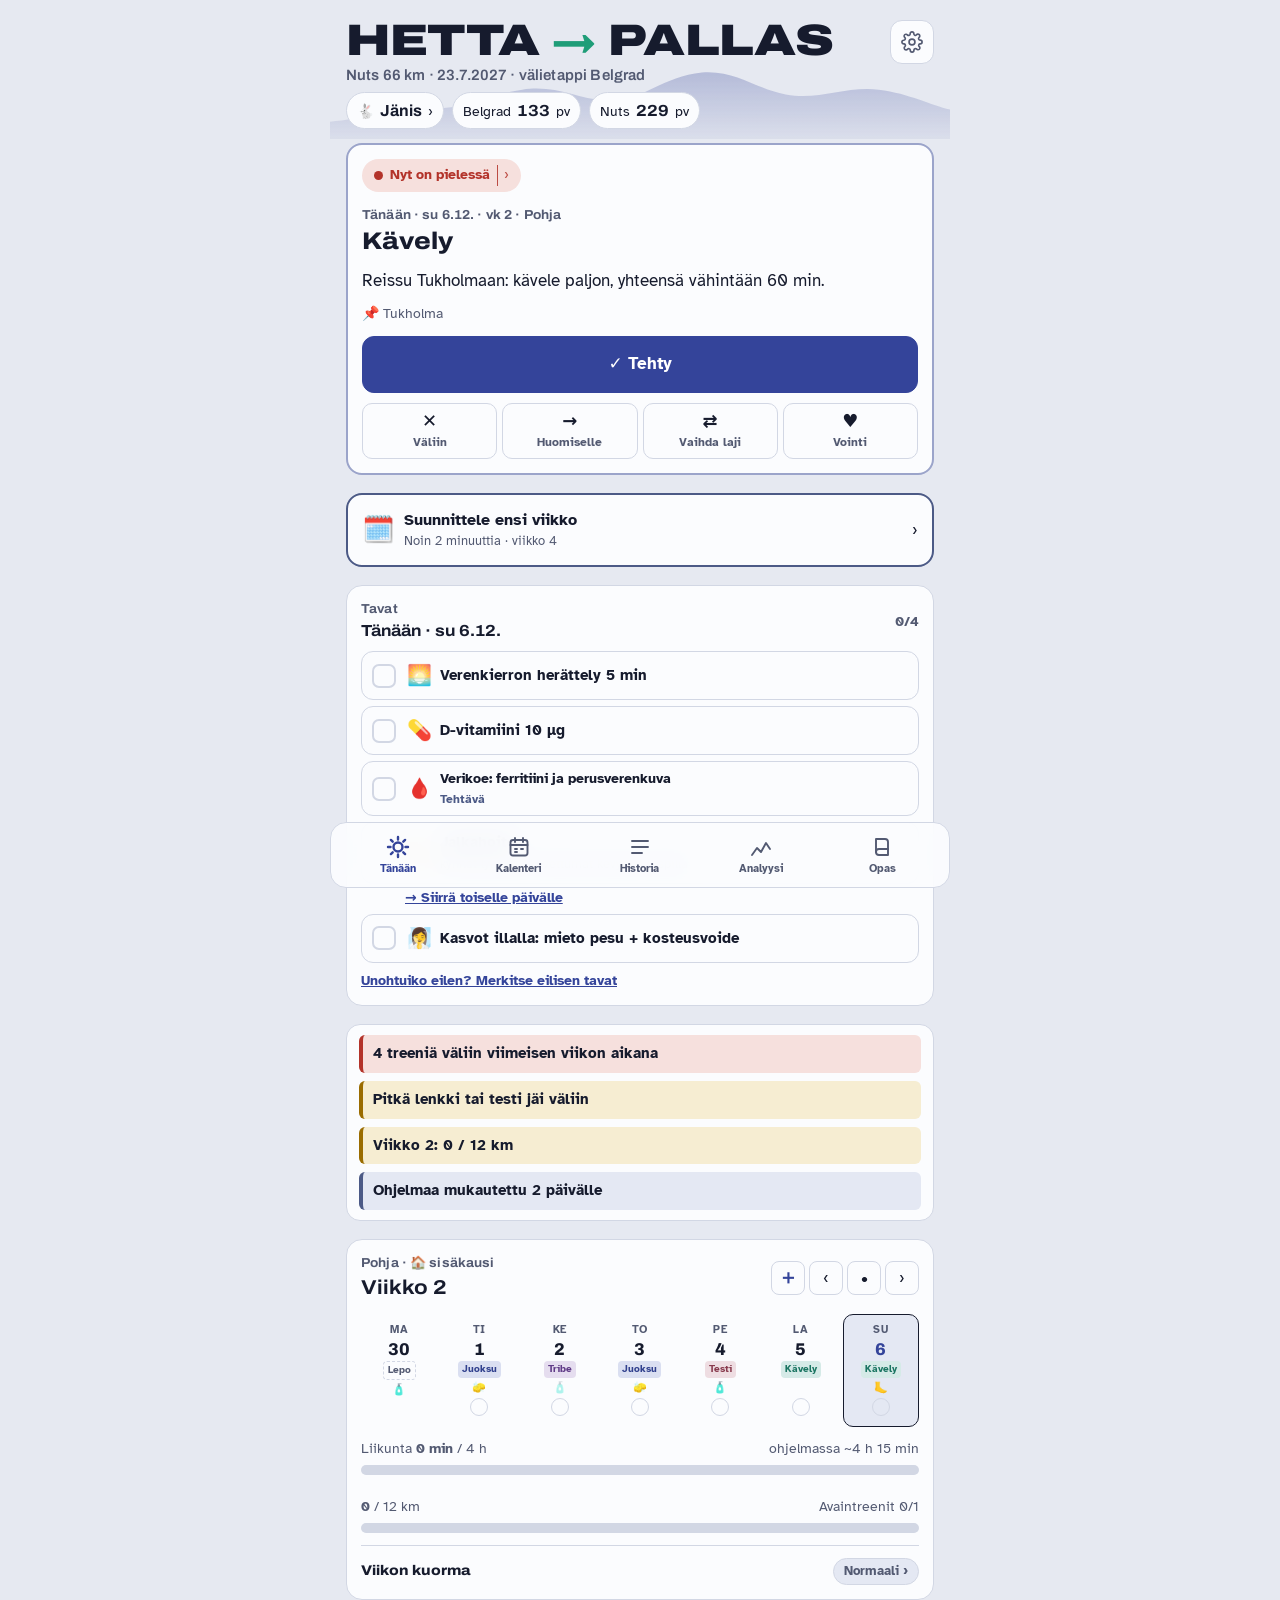
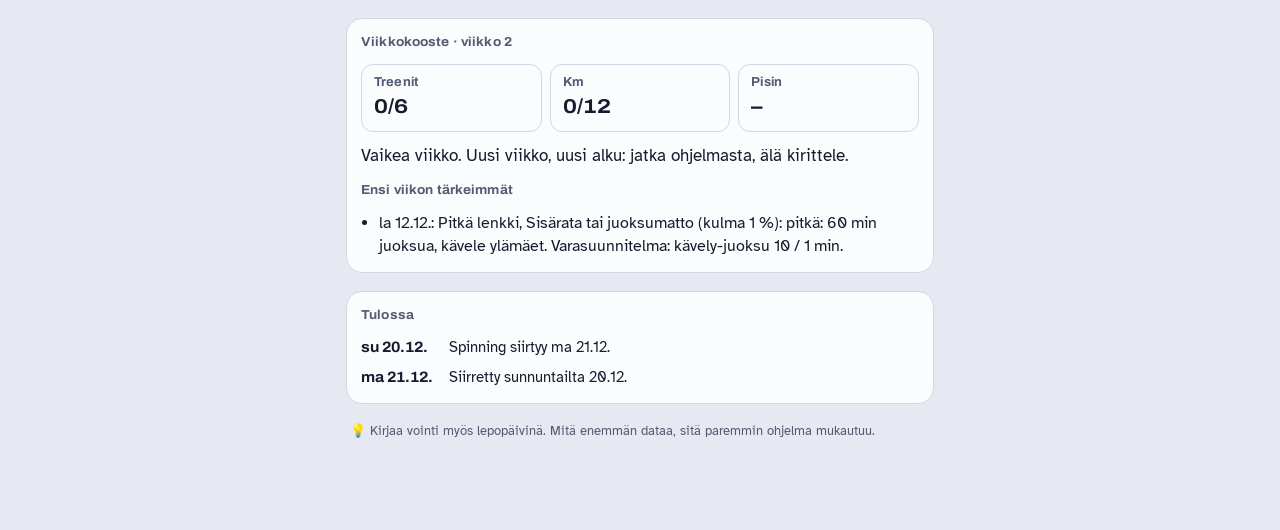
==== commit e4b2e456: "Liikuntaa vähintään 4 h viikossa: tavoitepalkki, ohjelman kestoarvio ja kävelyt vajaille viikoille C" ====
--- a/index.html
+++ b/index.html
@@ -91,6 +91,7 @@
 .kmbar{display:flex; flex-direction:column; gap:6px}
 .kmbar .track{height:10px; background:var(--line); border-radius:6px; overflow:hidden}
 .kmbar .fill{height:100%; background:var(--accent)}
+.kmbar.mv{margin-bottom:10px} .kmbar.mv .fill{background:var(--ok)} .kmbar.mv .tip{margin:2px 0 0}
 .kmbar .lbl{display:flex; justify-content:space-between; font-size:14px; color:var(--muted)}
 .days{display:flex; flex-direction:column; gap:0; border-top:1px solid var(--line)}
 .day{display:grid; grid-template-columns:52px 1fr 26px; gap:10px; align-items:center; padding:10px 2px; border:0; border-bottom:1px solid var(--line); background:transparent; text-align:left; width:100%}
@@ -983,14 +984,27 @@
 <div class="updbar" id="updBar" role="status" aria-live="polite" hidden><span>Uusi versio on valmis.</span><button class="btn primary" id="updGo" type="button">Päivitä nyt</button></div>
 <div class="restbar" id="restBar" hidden><span id="restTxt">Lepo</span><div class="track"><div class="fill" id="restFill"></div></div><button class="btn small" id="restSkip">Ohita</button></div>
 <canvas id="fx" hidden aria-hidden="true"></canvas>
-<script type="application/json" id="plan">[["L", "", ""], ["L", "", ""], ["L", "Ohjelma alkaa maanantaina 23.11.", "Ennen aloitusta"], ["L", "Pikkujoulut. Ohjelma alkaa maanantaina.", "Pikkujoulut"], ["L", "Ohjelma alkaa maanantaina 23.11.", "Ennen aloitusta"], ["L", "Ohjelma alkaa huomenna: lenkkarit ja juomapullo valmiiksi.", "Ennen aloitusta"], ["J", "Juoksumatto tai sisärata: kävely-juoksu 36 min: 8 min juoksu + 1 min kävely, toista 4×. Rauhallinen puhetahti. Ensimmäinen treeni: lopeta olo hyvänä, vaikka jaksaisit enemmän.", "Ohjelma alkaa!"], ["L", "Lepo eilisen ensimmäisen treenin jälkeen. Kävely käy.", "Nuts-ilmoittautuminen aukeaa klo 18"], ["J", "Juoksumatto tai sisärata: kävely-juoksu 35 min: 10 min juoksu + 1 min kävely, toista 3×. Ei lihaskuntoa tällä viikolla: torstain beachvolley hoitaa hypyt ja jalkojen voiman.", "Tribe vaihtui juoksuun (to beachvolley)"], ["PA", "Firman beachvolley 90 min. Lämmittele 10 min: hölkkä sekä nilkkojen ja pohkeiden pyörittely. Hiekka kuormittaa pohkeita ja akillesjännettä enemmän kuin juoksu: hyppää maltillisesti ja lopeta, jos akillesjänne kipeytyy.", "Firman beachvolley"], ["L", "", ""], ["P", "Sisärata tai juoksumatto (kulma 1 %): pitkä kävely-juoksu 45 min: 8 min juoksu + 1 min kävely, toista 5×. Rauhallinen puhetahti. Jos pohkeet ovat torstain hiekasta kipeät, lyhennä 35 minuuttiin.", "Juhlat illalla: pitkä lenkki aamulla"], ["L", "Darra: lepo, juo vettä.", "Juhlien jälkeinen päivä"], ["L", "", ""], ["JL", "Juoksumatto tai sisärata: kävely-juoksu 40 min: 15 min juoksu + 1 min kävely, toista 2×, loppu hölkäten. Heti perään lihaskunto A (25 min).", ""], ["T", "Tribe-tunti", ""], ["J", "Juoksumatto tai sisärata: kevyt 30 min yhtäjaksoista juoksua hyvin rauhallisesti. Säästä jalat huomiseen.", ""], ["X", "Juoksumatto tai sisärata: TESTI: 30 min yhtäjaksoista juoksua rauhallisesti. Jos 30 min tuntuu helpolta, jatka 40 minuuttiin. Jos ei onnistu, kävele tauot.", "Tarkistuspiste 1"], ["L", "Reissu Tukholmaan.", "Tukholma"], ["L", "Reissu Tukholmaan. Kävele paljon!", "Tukholma"], ["L", "", ""], ["JL", "Juoksumatto tai sisärata: 40 min yhtäjaksoista juoksua rauhallisesti. Varasuunnitelma: kävely-juoksu 10 / 1 min. Perään lihaskunto D (10 min).", ""], ["JL", "Juoksumatto tai sisärata: 30 min hyvin kevyesti (noin 3,5 km) + lihaskunto A.", ""], ["J", "Juoksumatto tai sisärata: 40 min yhtäjaksoista juoksua rauhallisesti. Varasuunnitelma: kävely-juoksu 10 / 1 min.", ""], ["L", "", ""], ["P", "Sisärata tai juoksumatto (kulma 1 %): pitkä: 60 min juoksua, kävele ylämäet. Varasuunnitelma: kävely-juoksu 10 / 1 min.", ""], ["S", "Spinning 30–45 min kevyesti, kevyt vastus.", ""], ["L", "", ""], ["JL", "Juoksumatto tai sisärata: 45 min yhtäjaksoista juoksua rauhallisesti. Perään lihaskunto D (10 min).", ""], ["J", "Juoksumatto tai sisärata: 30 min hyvin kevyesti (noin 3,5 km).", ""], ["JL", "Juoksumatto tai sisärata: 45 min yhtäjaksoista juoksua rauhallisesti + lihaskunto A.", ""], ["L", "", ""], ["P", "Sisärata tai juoksumatto (kulma 1 %): pitkä: 70 min juoksua, kävele ylämäet.", ""], ["L", "Darra: lepo.", "Spinning siirtyy ma 21.12."], ["SH", "Spinning tai hiihto 45 min kevyesti.", "Siirretty sunnuntailta 20.12."], ["JL", "Juoksumatto tai sisärata: 45 min yhtäjaksoista juoksua rauhallisesti. Perään lihaskunto D (10 min).", ""], ["J", "Juoksumatto tai sisärata: 30 min hyvin kevyesti (noin 4 km).", ""], ["JL", "Juoksumatto tai sisärata: 45 min yhtäjaksoista juoksua rauhallisesti + lihaskunto A.", ""], ["L", "", ""], ["P", "Sisärata tai juoksumatto (kulma 1 %): pitkä: 75 min juoksua, kävele ylämäet.", ""], ["YM", "Ylämäkikävely 40 min: juoksumatto 10–15 % kulmassa tai portaat. Reipas, tasainen kävely, jyrkimmissä kädet reisillä. Syke kevyellä–keskiraskaalla tasolla. Alas kävellen tai hissillä.", ""], ["L", "", ""], ["JL", "Juoksumatto tai sisärata: 50 min yhtäjaksoista juoksua rauhallisesti. Perään lihaskunto D (10 min).", ""], ["J", "Juoksumatto tai sisärata: 35 min hyvin kevyesti (noin 4 km).", ""], ["JL", "Juoksumatto tai sisärata: 50 min yhtäjaksoista juoksua rauhallisesti + lihaskunto A.", ""], ["L", "", ""], ["P", "Sisärata tai juoksumatto (kulma 1 %): pitkä: 85 min juoksua, kävele ylämäet.", ""], ["YM", "Ylämäkikävely 45 min: juoksumatto 10–15 % kulmassa tai portaat. Reipas, tasainen kävely, jyrkimmissä kädet reisillä. Syke kevyellä–keskiraskaalla tasolla. Alas kävellen tai hissillä.", ""], ["X", "Juoksumatto tai sisärata: TESTI ennen matkaa: 45 min yhtäjaksoista juoksua rauhallisesti. Jos joulukuun testi ei mennyt läpi: 30 min.", "Tarkistuspiste 1b"], ["L", "Matka Costa Ricaan.", "Costa Rica 5.–24.1."], ["K", "Kuntopiiri 25 min ilman välineitä: lihaskunto A (askelnousut penkille, pohjenousut portaalla).", ""], ["J", "30 min kevyesti aikaisin aamulla viileässä. Juo reilusti.", ""], ["L", "", ""], ["PT", "Patikointi 2 h mäkisessä maastossa, ylämäet reippaasti.", ""], ["L", "Uinti tai rantakävely, jos huvittaa.", ""], ["L", "Uinti tai kevyt kävely, jos huvittaa.", ""], ["J", "35–40 min kevyesti aamulla (noin 4–5 km).", ""], ["K", "Kuntopiiri 30 min + sykkeen nosto: 10× 30 s kovaa / 30 s kevyesti.", ""], ["J", "35–40 min kevyesti.", ""], ["L", "", ""], ["PT", "Patikointi 3 h. Korvaa pitkän lenkin: aikaa jaloilla.", ""], ["J", "30 min kevyesti, tai uinti tai surffi.", ""], ["L", "Uinti tai kevyt kävely, jos huvittaa.", ""], ["J", "40 min kevyesti, lopussa 6×20 s reippaat vedot.", ""], ["K", "Kuntopiiri 30 min + sykkeen nosto: 8× 1 min ylämäkeen kovaa, kävely alas.", ""], ["J", "40 min kevyesti.", ""], ["L", "", ""], ["PT", "Patikointi 3–4 h mäkisessä maastossa.", ""], ["L", "Paluumatka.", "Kotiin"], ["YM", "Ylämäkikävely 40 min: juoksumatto 10–15 % kulmassa tai portaat. Reipas, tasainen kävely, jyrkimmissä kädet reisillä. Syke kevyellä–keskiraskaalla tasolla. Alas kävellen tai hissillä.", ""], ["JL", "Juoksumatto tai sisärata: 6 km: 2 km lämmittely, 2 × 6 min kynnysvauhtia (välissä 2 min hölkkä), loppu kevyesti. Kynnysvauhti = rasitus 7/10, pystyt sanomaan vain muutaman sanan. Perään lihaskunto D (10 min).", ""], ["J", "Juoksumatto tai sisärata: 5 km hyvin kevyesti.", ""], ["JL", "Juoksumatto tai sisärata: 5 km rauhallisesti. Perään lihaskunto A.", ""], ["L", "", ""], ["P", "Sisärata tai juoksumatto (kulma 1 %): 12 km rauhallisesti. Kävele tarvittaessa.", ""], ["J", "Juoksumatto tai sisärata: 4 km kevyesti. Vaihtoehto: hiihto 60–75 min rauhallisesti.", ""], ["S", "Spinning 45 min kevyesti.", ""], ["JL", "Juoksumatto tai sisärata: 4 km, rauhallinen. Perään lihaskunto D (10 min).", "Nutsin edullisin hinta päättyy"], ["JL", "Juoksumatto tai sisärata: 4 km kevyesti + lihaskunto A.", ""], ["J", "Juoksumatto tai sisärata: 4 km rauhallisesti.", ""], ["L", "", ""], ["P", "Sisärata tai juoksumatto (kulma 1 %): 10 km rauhallisesti. Kävele tarvittaessa.", ""], ["J", "Juoksumatto tai sisärata: 3 km kevyesti. Vaihtoehto: hiihto 60–75 min rauhallisesti.", ""], ["YM", "Ylämäkikävely 45 min: juoksumatto 10–15 % kulmassa tai portaat. Reipas, tasainen kävely, jyrkimmissä kädet reisillä. Syke kevyellä–keskiraskaalla tasolla. Alas kävellen tai hissillä.", ""], ["JL", "Juoksumatto tai sisärata: 6 km: lämmittely 2 km, 8 × 45 s mäkivedot juoksumatolla 6–8 % kulmassa reippaasti, kävely alas, loppu kevyesti. Perään lihaskunto D (10 min).", ""], ["J", "Juoksumatto tai sisärata: 6 km hyvin kevyesti.", ""], ["JL", "Juoksumatto tai sisärata: 5 km rauhallisesti. Perään lihaskunto A.", ""], ["L", "", ""], ["P", "Sisärata tai juoksumatto (kulma 1 %): 15 km rauhallisesti. Juokse 5 min / kävele 1 min, kuten maratonilla.", ""], ["J", "Juoksumatto tai sisärata: 4 km kevyesti. Vaihtoehto: hiihto 60–75 min rauhallisesti.", ""], ["YM", "Ylämäkikävely 45 min: juoksumatto 10–15 % kulmassa tai portaat. Reipas, tasainen kävely, jyrkimmissä kädet reisillä. Syke kevyellä–keskiraskaalla tasolla. Alas kävellen tai hissillä.", ""], ["JL", "Juoksumatto tai sisärata: 7 km: lämmittely 2 km, 3 × 8 min kynnysvauhtia (välissä 2 min hölkkä), loppu kevyesti. Kynnysvauhti = rasitus 7/10, pystyt sanomaan vain muutaman sanan. Perään lihaskunto D (10 min).", ""], ["J", "Juoksumatto tai sisärata: 6 km hyvin kevyesti.", ""], ["JL", "Juoksumatto tai sisärata: 6 km rauhallisesti. Perään lihaskunto A.", ""], ["L", "", ""], ["P", "Sisärata tai juoksumatto (kulma 1 %): 17 km rauhallisesti. Juokse 5 min / kävele 1 min.", ""], ["J", "Juoksumatto tai sisärata: 5 km kevyesti. Vaihtoehto: hiihto 60–75 min rauhallisesti.", ""], ["YM", "Ylämäkikävely 50 min: juoksumatto 10–15 % kulmassa tai portaat. Reipas, tasainen kävely, jyrkimmissä kädet reisillä. Syke kevyellä–keskiraskaalla tasolla. Alas kävellen tai hissillä.", ""], ["JL", "Juoksumatto tai sisärata: 7 km, mäkivedot juoksumatolla 8×1 min 6–8 % kulmassa, palautus kävellen 0 %. Perään lihaskunto D (10 min).", ""], ["J", "Juoksumatto tai sisärata: 7 km hyvin kevyesti.", ""], ["JL", "Juoksumatto tai sisärata: 6 km rauhallisesti. Perään lihaskunto A.", ""], ["L", "", ""], ["P", "Sisärata tai juoksumatto (kulma 1 %): 20 km rauhallisesti. Juokse 5 min / kävele 1 min. Harjoittele tankkausta: geeli tai urheilujuoma 30–45 min välein. Voit jakaa kahteen osaan 5 min tauolla, jos matto puuduttaa.", ""], ["J", "Juoksumatto tai sisärata: 5 km kevyesti. Vaihtoehto: hiihto 60–75 min rauhallisesti.", ""], ["S", "Spinning 45 min kevyesti.", ""], ["JL", "Juoksumatto tai sisärata: 5 km, rauhallinen. Perään lihaskunto D (10 min).", ""], ["JL", "Juoksumatto tai sisärata: 5 km kevyesti + lihaskunto A.", ""], ["J", "Juoksumatto tai sisärata: 5 km rauhallisesti.", ""], ["L", "", ""], ["P", "Sisärata tai juoksumatto (kulma 1 %): 14 km rauhallisesti. Juokse 5 min / kävele 1 min.", ""], ["J", "Juoksumatto tai sisärata: 4 km kevyesti. Vaihtoehto: hiihto 60–75 min rauhallisesti.", ""], ["L", "", ""], ["JL", "Juoksumatto tai sisärata: 7 km, sisältää 2×10 min maratonvauhtia. Perään lihaskunto D (10 min).", ""], ["J", "Juoksumatto tai sisärata: 8 km hyvin kevyesti.", ""], ["JL", "Juoksumatto tai sisärata: 7 km rauhallisesti. Perään lihaskunto B.", ""], ["L", "", ""], ["P", "Sisärata tai juoksumatto (kulma 1 %): 24 km rauhallisesti. Juokse 5 min / kävele 1 min, tankkaus 30–45 min välein. Voit jakaa kahteen osaan 5 min tauolla, jos matto puuduttaa.", ""], ["J", "Juoksumatto tai sisärata: 7 km kevyesti. Vaihtoehto: hiihto 60–75 min rauhallisesti.", ""], ["L", "", ""], ["JL", "Juoksumatto tai sisärata: 8 km, sisältää 2×15 min maratonvauhtia. Perään lihaskunto D (10 min).", ""], ["J", "Juoksumatto tai sisärata: 8 km hyvin kevyesti.", ""], ["JL", "Juoksumatto tai sisärata: 7 km rauhallisesti. Perään lihaskunto B.", ""], ["L", "", ""], ["P", "Sisärata tai juoksumatto (kulma 1 %): 27 km rauhallisesti. Juokse 5 min / kävele 1 min, tankkaus 30–45 min välein. Voit jakaa kahteen osaan 5 min tauolla, jos matto puuduttaa.", ""], ["J", "Juoksumatto tai sisärata: 7 km kevyesti. Vaihtoehto: hiihto 60–75 min rauhallisesti.", ""], ["L", "", ""], ["JL", "Juoksumatto tai sisärata: 8 km, sisältää 3×10 min maratonvauhtia. Perään lihaskunto D (10 min).", ""], ["J", "Juoksumatto tai sisärata: 9 km hyvin kevyesti.", ""], ["JL", "Juoksumatto tai sisärata: 7 km rauhallisesti. Perään lihaskunto B.", ""], ["L", "", ""], ["P", "Sisärata tai juoksumatto (kulma 1 %): 30 km rauhallisesti. HUIPPULENKKI. Kisavarusteet ja kisaruoka, aamulähtö klo 8 kuten maratonilla. Voit jakaa kahteen osaan 5 min tauolla, jos matto puuduttaa.", "Tarkistuspiste 2"], ["J", "Juoksumatto tai sisärata: 7 km kevyesti. Vaihtoehto: hiihto 60–75 min rauhallisesti.", ""], ["L", "", ""], ["JL", "Juoksumatto tai sisärata: 7 km, sisältää 20 min maratonvauhtia. Perään lihaskunto D (10 min).", ""], ["J", "Juoksumatto tai sisärata: 7 km hyvin kevyesti.", "Belgradin nettiilmoittautuminen päättyy"], ["JL", "6 km rauhallisesti. Perään lihaskunto B. Ensimmäisiä ulkolenkkejä: lyhyt askel, rauhallinen vauhti.", ""], ["L", "", ""], ["P", "21 km rauhallisesti. Kenraaliharjoitus: kisavauhti, kisaruoka, kisakengät. Kauden ensimmäinen pitkä ulkona: asfaltti rasittaa pohkeita ja sääriä enemmän kuin matto, pidä vauhti rauhallisena.", ""], ["J", "5 km kevyesti.", ""], ["L", "", ""], ["J", "6 km, lopussa 4×20 s reippaat vedot.", ""], ["J", "5 km kevyesti.", ""], ["J", "5 km rauhallisesti.", ""], ["L", "", ""], ["P", "14 km rauhallisesti. Kevennys alkaa.", ""], ["J", "4 km kevyesti.", ""], ["L", "", ""], ["J", "6 km kevyesti + 4×20 s reippaat vedot.", ""], ["L", "", ""], ["J", "5 km kevyesti.", ""], ["L", "Matka Belgradiin. Juo ja syö hyvin.", ""], ["J", "3 km hölkkä + 3×20 s. Hae numerolappu.", ""], ["R", "BELGRADIN MARATON klo 8. Juokse 5 min / kävele 1 min alusta asti, tankkaa 30–45 min välein, aloita hitaammin kuin tuntuu.", "Maraton"], ["L", "Kävely 20–30 min, jos jalat sallivat.", ""], ["V", "Vapaa laji kevyesti 20–40 min: uinti, pyöräily, kävely tai jooga. Tai lepo, jos jalat ovat kipeät.", "Palautusviikko"], ["L", "", ""], ["V", "Vapaa laji kevyesti 20–40 min: uinti, pyöräily, kävely tai jooga. Tai lepo, jos jalat ovat kipeät.", ""], ["L", "", ""], ["V", "Vapaa laji 30–45 min. Jos jalat ovat kunnossa, 3–5 km hölkkä käy myös.", ""], ["V", "Vapaa laji 45–60 min, esim. pitkä kävely, pyörälenkki tai uinti + rullaus.", ""], ["L", "", ""], ["J", "5 km kevyesti.", ""], ["TL", "Tribe-tunti kevyesti tai lihaskunto B", ""], ["J", "6 km rauhallisesti.", ""], ["L", "", ""], ["P", "12 km rauhallisesti, mieluiten polulla.", ""], ["J", "5 km kevyesti.", ""], ["L", "", ""], ["J", "8 km polulla: lämmittely, 6 × 1–2 min alamäkeen reippaasti lyhyellä nopealla askeleella, ylös kävellen. Katse 2–3 askelta eteen.", ""], ["JL", "6 km hyvin kevyesti + lihaskunto C.", ""], ["J", "8 km polulla: 2 km lämmittely, 3 × 8 min kynnysvauhtia (välissä 2 min hölkkä), loppu kevyesti. Kynnysvauhti = rasitus 7–8/10, puhe katkeilee.", ""], ["L", "", ""], ["P", "2,5 h rauhallisesti polulla, kävele ylämäet.", ""], ["J", "6 km kevyesti.", ""], ["L", "", ""], ["J", "9 km mäkisessä maastossa: 8 × 2 min ylämäkeen juosten reippaasti (kova mutta hallittu), alas kävellen tai hölkäten. Ylämäkivoima on 9 h:n tavoitteen avain.", ""], ["JL", "7 km hyvin kevyesti + lihaskunto C.", ""], ["J", "9 km polulla: 2 × 12 min kynnysvauhtia, välissä 3 min hölkkä. Kynnysvauhti = rasitus 7–8/10, puhe katkeilee.", ""], ["J", "5 km hyvin kevyesti.", ""], ["P", "3 h polulla, kävele jyrkät ylämäet. Viimeiset 45 min tavoiteteholla. Tavoiteteho = reipas, mutta jaksaisit jatkaa tunteja (9 h:n kisavauhti). Kisavarusteet ja reppu testiin.", ""], ["J", "8 km kevyesti väsynein jaloin.", ""], ["L", "", ""], ["J", "9 km: alamäkivedot 8 × 1 min (pitkä loiva rinne), paino eteen, kevyet nopeat askeleet. Perään 6 × 1 min ylämäkeen juosten reippaasti.", ""], ["JL", "7 km hyvin kevyesti + lihaskunto C.", ""], ["J", "10 km polulla: 3 × 10 min kynnysvauhtia, mieluiten loivaan ylämäkeen. Kynnysvauhti = rasitus 7–8/10, puhe katkeilee.", ""], ["J", "5 km hyvin kevyesti.", ""], ["P", "3,5 h polulla, lähtö klo 15 kuten kisassa. Ylämäet sauvoilla reippaasti kävellen, toinen tunti tavoiteteholla.", ""], ["P", "1,5 h kevyesti väsynein jaloin (kaksoispäivä).", ""], ["L", "", ""], ["J", "7 km rauhallisesti.", ""], ["S", "Spinning 45 min palauttavasti.", ""], ["JL", "6 km rauhallisesti + lihaskunto C.", ""], ["J", "5 km hyvin kevyesti.", ""], ["P", "2 h rauhallisesti polulla.", ""], ["J", "8 km kevyesti.", ""], ["L", "", ""], ["J", "9 km: alamäkivedot 10 × 1–2 min, ylämäet sauvoilla reippaasti kävellen. Harjoittele kävelyn ja juoksun vaihtoa nopeasti.", ""], ["JL", "8 km hyvin kevyesti + lihaskunto C.", ""], ["J", "10 km polulla: 2 × 20 min kynnysvauhtia, välissä 4 min hölkkä. Kynnysvauhti = rasitus 7–8/10, puhe katkeilee.", ""], ["J", "5 km hyvin kevyesti.", ""], ["P", "5 h tunturi- tai mäkimaastossa, sauvat jos käytät. Keskimmäiset 2 h tavoiteteholla. Tavoiteteho = reipas, mutta jaksaisit jatkaa tunteja (9 h:n kisavauhti). Tankkaa kuten kisassa. Etsi pitkä nousu (esim. hiihtokeskuksen rinne) ja toista se.", ""], ["P", "1,5 h kevyesti väsynein jaloin (kaksoispäivä).", ""], ["L", "", ""], ["J", "9 km mäkisessä maastossa: 10 × 2 min ylämäkeen juosten reippaasti, alas hölkäten.", ""], ["JL", "7 km hyvin kevyesti + lihaskunto C.", ""], ["J", "5 km hyvin kevyesti. Ei kynnystreeniä tällä viikolla: viikon pääosa on perjantain kisasimulaatio.", ""], ["P", "KISASIMULAATIO: Nuuksio Classic -reitti 42 km (+820 m), lähtö klo 15 kuten Nutsissa. Lounas klo 11–12 ja välipala klo 14 kuten kisapäivänä. Ensimmäinen tunti liian helposti, ylämäet reippaasti kävellen, viimeinen tunti tavoiteteholla. Täysi tankkaus 60 g/h, kisavarusteet ja reppu. Reitin GPX: tracedetrail.fr → Nuuksio Classic. Varmista paluu illalla (viimeinen bussi tai kyyti).", "Kovin viikko · kisasimulaatio"], ["P", "1–1,5 h kevyesti väsynein jaloin (kaksoispäivä), mieluiten aamupäivällä. Illalla keikka: juo ja syö hyvin.", "Foo Fighters"], ["L", "Lepo keikan jälkeen. Kävely käy.", ""], ["L", "", ""], ["J", "7 km rauhallisesti.", ""], ["S", "Spinning 45 min palauttavasti.", ""], ["JL", "7 km rauhallisesti + lihaskunto C.", ""], ["J", "5 km hyvin kevyesti.", ""], ["P", "2,5 h rauhallisesti polulla.", ""], ["J", "8 km kevyesti.", ""], ["L", "", ""], ["J", "8 km kevyesti + 4×20 s reippaat vedot.", ""], ["J", "6 km hyvin kevyesti.", ""], ["J", "6 km kevyesti.", ""], ["J", "20 min hölkkä + 3×20 s.", ""], ["X", "TESTI Pirkan Taipaleella: Ruoveden keskustasta (koulu/urheilukenttä) Helvetinjärvelle n. 30 km + lyhyt kierros puistossa, yhteensä 5–6 h. Lähtö klo 15, jos onnistuu. Kisavarusteet, kisaruoka, kisavauhti. Sovi nouto Helvetinjärven parkkipaikalta. Juokse tasaisen reippaasti kisateholla, ei maksimia. Tavoitteen mittari: alle 3:25 → alle 9 h realistinen; 3:25–3:50 → 9–10 h; yli 3:50 → tähtää 10–11 h:iin.", "Tarkistuspiste 3, juhannus mökillä"], ["L", "Lepo tai kevyt kävely.", ""], ["L", "", ""], ["J", "6 km palauttavasti.", ""], ["SL", "Spinning 45 min palauttavasti tai lihaskunto C.", ""], ["J", "8 km rauhallisesti.", ""], ["J", "6 km kevyesti.", ""], ["P", "3,5 h rauhallisesti polulla.", ""], ["J", "6 km kevyesti.", ""], ["L", "", ""], ["J", "7 km, sisältää 6×1 min reippaasti.", ""], ["J", "6 km hyvin kevyesti. Perään 15 min rullaus ja venyttely.", ""], ["J", "7 km rauhallisesti.", ""], ["L", "", ""], ["P", "2,5 h rauhallisesti polulla.", ""], ["J", "6 km kevyesti.", ""], ["L", "", ""], ["J", "6 km + 4×20 s reippaat vedot.", ""], ["L", "", ""], ["J", "5 km rauhallisesti.", ""], ["L", "", ""], ["P", "1,5 h kevyesti polulla. Ei mitään uutta.", ""], ["J", "4 km kevyesti.", "Pakkaa varusteet"], ["L", "", ""], ["J", "5 km kevyesti + 4×20 s.", ""], ["J", "20 min kevyt hölkkä.", ""], ["L", "Matka Hettaan, syö hyvin.", "Paluukuljetus Pallakselta sovittu?"], ["R", "NUTS 66 KM, Hetta–Pallas, lähtö klo 15.", "Nuts 66 km"]]</script>
+<script type="application/json" id="plan">[["L", "", ""], ["L", "", ""], ["L", "Ohjelma alkaa maanantaina 23.11.", "Ennen aloitusta"], ["L", "Pikkujoulut. Ohjelma alkaa maanantaina.", "Pikkujoulut"], ["L", "Ohjelma alkaa maanantaina 23.11.", "Ennen aloitusta"], ["L", "Ohjelma alkaa huomenna: lenkkarit ja juomapullo valmiiksi.", "Ennen aloitusta"], ["J", "Juoksumatto tai sisärata: kävely-juoksu 36 min: 8 min juoksu + 1 min kävely, toista 4×. Rauhallinen puhetahti. Ensimmäinen treeni: lopeta olo hyvänä, vaikka jaksaisit enemmän.", "Ohjelma alkaa!"], ["L", "Lepo eilisen ensimmäisen treenin jälkeen. Kävely käy.", "Nuts-ilmoittautuminen aukeaa klo 18"], ["J", "Juoksumatto tai sisärata: kävely-juoksu 35 min: 10 min juoksu + 1 min kävely, toista 3×. Ei lihaskuntoa tällä viikolla: torstain beachvolley hoitaa hypyt ja jalkojen voiman.", "Tribe vaihtui juoksuun (to beachvolley)"], ["PA", "Firman beachvolley 90 min. Lämmittele 10 min: hölkkä sekä nilkkojen ja pohkeiden pyörittely. Hiekka kuormittaa pohkeita ja akillesjännettä enemmän kuin juoksu: hyppää maltillisesti ja lopeta, jos akillesjänne kipeytyy.", "Firman beachvolley"], ["KA", "Kävely ulkona 30–40 min rauhallisesti, päivänvalossa jos mahdollista. Huomenna pitkä: ei muuta.", ""], ["P", "Sisärata tai juoksumatto (kulma 1 %): pitkä kävely-juoksu 45 min: 8 min juoksu + 1 min kävely, toista 5×. Rauhallinen puhetahti. Jos pohkeet ovat torstain hiekasta kipeät, lyhennä 35 minuuttiin.", "Juhlat illalla: pitkä lenkki aamulla"], ["L", "Darra: lepo, juo vettä.", "Juhlien jälkeinen päivä"], ["L", "", ""], ["JL", "Juoksumatto tai sisärata: kävely-juoksu 40 min: 15 min juoksu + 1 min kävely, toista 2×, loppu hölkäten. Heti perään lihaskunto A (25 min).", ""], ["T", "Tribe-tunti", ""], ["J", "Juoksumatto tai sisärata: kevyt 30 min yhtäjaksoista juoksua hyvin rauhallisesti. Säästä jalat huomiseen.", ""], ["X", "Juoksumatto tai sisärata: TESTI: 30 min yhtäjaksoista juoksua rauhallisesti. Jos 30 min tuntuu helpolta, jatka 40 minuuttiin. Jos ei onnistu, kävele tauot.", "Tarkistuspiste 1"], ["KA", "Reissu Tukholmaan: kävele kaupungilla vähintään 30 min.", "Tukholma"], ["KA", "Reissu Tukholmaan: kävele paljon, yhteensä vähintään 60 min.", "Tukholma"], ["L", "", ""], ["JL", "Juoksumatto tai sisärata: 40 min yhtäjaksoista juoksua rauhallisesti. Varasuunnitelma: kävely-juoksu 10 / 1 min. Perään lihaskunto D (10 min).", ""], ["JL", "Juoksumatto tai sisärata: 30 min hyvin kevyesti (noin 3,5 km) + lihaskunto A.", ""], ["J", "Juoksumatto tai sisärata: 40 min yhtäjaksoista juoksua rauhallisesti. Varasuunnitelma: kävely-juoksu 10 / 1 min.", ""], ["KA", "Kävely ulkona 30 min rauhallisesti. Huomenna pitkä.", ""], ["P", "Sisärata tai juoksumatto (kulma 1 %): pitkä: 60 min juoksua, kävele ylämäet. Varasuunnitelma: kävely-juoksu 10 / 1 min.", ""], ["S", "Spinning 30–45 min kevyesti, kevyt vastus.", ""], ["L", "", ""], ["JL", "Juoksumatto tai sisärata: 45 min yhtäjaksoista juoksua rauhallisesti. Perään lihaskunto D (10 min).", ""], ["J", "Juoksumatto tai sisärata: 30 min hyvin kevyesti (noin 3,5 km).", ""], ["JL", "Juoksumatto tai sisärata: 45 min yhtäjaksoista juoksua rauhallisesti + lihaskunto A.", ""], ["KA", "Kävely ulkona 40 min rauhallisesti. Huomenna pitkä.", ""], ["P", "Sisärata tai juoksumatto (kulma 1 %): pitkä: 70 min juoksua, kävele ylämäet.", ""], ["L", "Darra: lepo.", "Spinning siirtyy ma 21.12."], ["SH", "Spinning tai hiihto 45 min kevyesti.", "Siirretty sunnuntailta 20.12."], ["JL", "Juoksumatto tai sisärata: 45 min yhtäjaksoista juoksua rauhallisesti. Perään lihaskunto D (10 min).", ""], ["J", "Juoksumatto tai sisärata: 30 min hyvin kevyesti (noin 4 km).", ""], ["JL", "Juoksumatto tai sisärata: 45 min yhtäjaksoista juoksua rauhallisesti + lihaskunto A.", ""], ["L", "", ""], ["P", "Sisärata tai juoksumatto (kulma 1 %): pitkä: 75 min juoksua, kävele ylämäet.", ""], ["YM", "Ylämäkikävely 40 min: juoksumatto 10–15 % kulmassa tai portaat. Reipas, tasainen kävely, jyrkimmissä kädet reisillä. Syke kevyellä–keskiraskaalla tasolla. Alas kävellen tai hissillä.", ""], ["L", "", ""], ["JL", "Juoksumatto tai sisärata: 50 min yhtäjaksoista juoksua rauhallisesti. Perään lihaskunto D (10 min).", ""], ["J", "Juoksumatto tai sisärata: 35 min hyvin kevyesti (noin 4 km).", ""], ["JL", "Juoksumatto tai sisärata: 50 min yhtäjaksoista juoksua rauhallisesti + lihaskunto A.", ""], ["L", "", ""], ["P", "Sisärata tai juoksumatto (kulma 1 %): pitkä: 85 min juoksua, kävele ylämäet.", ""], ["YM", "Ylämäkikävely 45 min: juoksumatto 10–15 % kulmassa tai portaat. Reipas, tasainen kävely, jyrkimmissä kädet reisillä. Syke kevyellä–keskiraskaalla tasolla. Alas kävellen tai hissillä.", ""], ["X", "Juoksumatto tai sisärata: TESTI ennen matkaa: 45 min yhtäjaksoista juoksua rauhallisesti. Jos joulukuun testi ei mennyt läpi: 30 min.", "Tarkistuspiste 1b"], ["L", "Matka Costa Ricaan.", "Costa Rica 5.–24.1."], ["K", "Kuntopiiri 25 min ilman välineitä: lihaskunto A (askelnousut penkille, pohjenousut portaalla).", ""], ["J", "30 min kevyesti aikaisin aamulla viileässä. Juo reilusti.", ""], ["KA", "Rantakävely tai uinti 30–40 min aamulla viileässä.", ""], ["PT", "Patikointi 2 h mäkisessä maastossa, ylämäet reippaasti.", ""], ["L", "Uinti tai rantakävely, jos huvittaa.", ""], ["L", "Uinti tai kevyt kävely, jos huvittaa.", ""], ["J", "35–40 min kevyesti aamulla (noin 4–5 km).", ""], ["K", "Kuntopiiri 30 min + sykkeen nosto: 10× 30 s kovaa / 30 s kevyesti.", ""], ["J", "35–40 min kevyesti.", ""], ["L", "", ""], ["PT", "Patikointi 3 h. Korvaa pitkän lenkin: aikaa jaloilla.", ""], ["J", "30 min kevyesti, tai uinti tai surffi.", ""], ["L", "Uinti tai kevyt kävely, jos huvittaa.", ""], ["J", "40 min kevyesti, lopussa 6×20 s reippaat vedot.", ""], ["K", "Kuntopiiri 30 min + sykkeen nosto: 8× 1 min ylämäkeen kovaa, kävely alas.", ""], ["J", "40 min kevyesti.", ""], ["L", "", ""], ["PT", "Patikointi 3–4 h mäkisessä maastossa.", ""], ["L", "Paluumatka.", "Kotiin"], ["YM", "Ylämäkikävely 40 min: juoksumatto 10–15 % kulmassa tai portaat. Reipas, tasainen kävely, jyrkimmissä kädet reisillä. Syke kevyellä–keskiraskaalla tasolla. Alas kävellen tai hissillä.", ""], ["JL", "Juoksumatto tai sisärata: 6 km: 2 km lämmittely, 2 × 6 min kynnysvauhtia (välissä 2 min hölkkä), loppu kevyesti. Kynnysvauhti = rasitus 7/10, pystyt sanomaan vain muutaman sanan. Perään lihaskunto D (10 min).", ""], ["J", "Juoksumatto tai sisärata: 5 km hyvin kevyesti.", ""], ["JL", "Juoksumatto tai sisärata: 5 km rauhallisesti. Perään lihaskunto A.", ""], ["L", "", ""], ["P", "Sisärata tai juoksumatto (kulma 1 %): 12 km rauhallisesti. Kävele tarvittaessa.", ""], ["J", "Juoksumatto tai sisärata: 4 km kevyesti. Vaihtoehto: hiihto 60–75 min rauhallisesti.", ""], ["S", "Spinning 45 min kevyesti.", ""], ["JL", "Juoksumatto tai sisärata: 4 km, rauhallinen. Perään lihaskunto D (10 min).", "Nutsin edullisin hinta päättyy"], ["JL", "Juoksumatto tai sisärata: 4 km kevyesti + lihaskunto A.", ""], ["J", "Juoksumatto tai sisärata: 4 km rauhallisesti.", ""], ["L", "", ""], ["P", "Sisärata tai juoksumatto (kulma 1 %): 10 km rauhallisesti. Kävele tarvittaessa.", ""], ["J", "Juoksumatto tai sisärata: 3 km kevyesti. Vaihtoehto: hiihto 60–75 min rauhallisesti.", ""], ["YM", "Ylämäkikävely 45 min: juoksumatto 10–15 % kulmassa tai portaat. Reipas, tasainen kävely, jyrkimmissä kädet reisillä. Syke kevyellä–keskiraskaalla tasolla. Alas kävellen tai hissillä.", ""], ["JL", "Juoksumatto tai sisärata: 6 km: lämmittely 2 km, 8 × 45 s mäkivedot juoksumatolla 6–8 % kulmassa reippaasti, kävely alas, loppu kevyesti. Perään lihaskunto D (10 min).", ""], ["J", "Juoksumatto tai sisärata: 6 km hyvin kevyesti.", ""], ["JL", "Juoksumatto tai sisärata: 5 km rauhallisesti. Perään lihaskunto A.", ""], ["L", "", ""], ["P", "Sisärata tai juoksumatto (kulma 1 %): 15 km rauhallisesti. Juokse 5 min / kävele 1 min, kuten maratonilla.", ""], ["J", "Juoksumatto tai sisärata: 4 km kevyesti. Vaihtoehto: hiihto 60–75 min rauhallisesti.", ""], ["YM", "Ylämäkikävely 45 min: juoksumatto 10–15 % kulmassa tai portaat. Reipas, tasainen kävely, jyrkimmissä kädet reisillä. Syke kevyellä–keskiraskaalla tasolla. Alas kävellen tai hissillä.", ""], ["JL", "Juoksumatto tai sisärata: 7 km: lämmittely 2 km, 3 × 8 min kynnysvauhtia (välissä 2 min hölkkä), loppu kevyesti. Kynnysvauhti = rasitus 7/10, pystyt sanomaan vain muutaman sanan. Perään lihaskunto D (10 min).", ""], ["J", "Juoksumatto tai sisärata: 6 km hyvin kevyesti.", ""], ["JL", "Juoksumatto tai sisärata: 6 km rauhallisesti. Perään lihaskunto A.", ""], ["L", "", ""], ["P", "Sisärata tai juoksumatto (kulma 1 %): 17 km rauhallisesti. Juokse 5 min / kävele 1 min.", ""], ["J", "Juoksumatto tai sisärata: 5 km kevyesti. Vaihtoehto: hiihto 60–75 min rauhallisesti.", ""], ["YM", "Ylämäkikävely 50 min: juoksumatto 10–15 % kulmassa tai portaat. Reipas, tasainen kävely, jyrkimmissä kädet reisillä. Syke kevyellä–keskiraskaalla tasolla. Alas kävellen tai hissillä.", ""], ["JL", "Juoksumatto tai sisärata: 7 km, mäkivedot juoksumatolla 8×1 min 6–8 % kulmassa, palautus kävellen 0 %. Perään lihaskunto D (10 min).", ""], ["J", "Juoksumatto tai sisärata: 7 km hyvin kevyesti.", ""], ["JL", "Juoksumatto tai sisärata: 6 km rauhallisesti. Perään lihaskunto A.", ""], ["L", "", ""], ["P", "Sisärata tai juoksumatto (kulma 1 %): 20 km rauhallisesti. Juokse 5 min / kävele 1 min. Harjoittele tankkausta: geeli tai urheilujuoma 30–45 min välein. Voit jakaa kahteen osaan 5 min tauolla, jos matto puuduttaa.", ""], ["J", "Juoksumatto tai sisärata: 5 km kevyesti. Vaihtoehto: hiihto 60–75 min rauhallisesti.", ""], ["S", "Spinning 45 min kevyesti.", ""], ["JL", "Juoksumatto tai sisärata: 5 km, rauhallinen. Perään lihaskunto D (10 min).", ""], ["JL", "Juoksumatto tai sisärata: 5 km kevyesti + lihaskunto A.", ""], ["J", "Juoksumatto tai sisärata: 5 km rauhallisesti.", ""], ["L", "", ""], ["P", "Sisärata tai juoksumatto (kulma 1 %): 14 km rauhallisesti. Juokse 5 min / kävele 1 min.", ""], ["J", "Juoksumatto tai sisärata: 4 km kevyesti. Vaihtoehto: hiihto 60–75 min rauhallisesti.", ""], ["L", "", ""], ["JL", "Juoksumatto tai sisärata: 7 km, sisältää 2×10 min maratonvauhtia. Perään lihaskunto D (10 min).", ""], ["J", "Juoksumatto tai sisärata: 8 km hyvin kevyesti.", ""], ["JL", "Juoksumatto tai sisärata: 7 km rauhallisesti. Perään lihaskunto B.", ""], ["L", "", ""], ["P", "Sisärata tai juoksumatto (kulma 1 %): 24 km rauhallisesti. Juokse 5 min / kävele 1 min, tankkaus 30–45 min välein. Voit jakaa kahteen osaan 5 min tauolla, jos matto puuduttaa.", ""], ["J", "Juoksumatto tai sisärata: 7 km kevyesti. Vaihtoehto: hiihto 60–75 min rauhallisesti.", ""], ["L", "", ""], ["JL", "Juoksumatto tai sisärata: 8 km, sisältää 2×15 min maratonvauhtia. Perään lihaskunto D (10 min).", ""], ["J", "Juoksumatto tai sisärata: 8 km hyvin kevyesti.", ""], ["JL", "Juoksumatto tai sisärata: 7 km rauhallisesti. Perään lihaskunto B.", ""], ["L", "", ""], ["P", "Sisärata tai juoksumatto (kulma 1 %): 27 km rauhallisesti. Juokse 5 min / kävele 1 min, tankkaus 30–45 min välein. Voit jakaa kahteen osaan 5 min tauolla, jos matto puuduttaa.", ""], ["J", "Juoksumatto tai sisärata: 7 km kevyesti. Vaihtoehto: hiihto 60–75 min rauhallisesti.", ""], ["L", "", ""], ["JL", "Juoksumatto tai sisärata: 8 km, sisältää 3×10 min maratonvauhtia. Perään lihaskunto D (10 min).", ""], ["J", "Juoksumatto tai sisärata: 9 km hyvin kevyesti.", ""], ["JL", "Juoksumatto tai sisärata: 7 km rauhallisesti. Perään lihaskunto B.", ""], ["L", "", ""], ["P", "Sisärata tai juoksumatto (kulma 1 %): 30 km rauhallisesti. HUIPPULENKKI. Kisavarusteet ja kisaruoka, aamulähtö klo 8 kuten maratonilla. Voit jakaa kahteen osaan 5 min tauolla, jos matto puuduttaa.", "Tarkistuspiste 2"], ["J", "Juoksumatto tai sisärata: 7 km kevyesti. Vaihtoehto: hiihto 60–75 min rauhallisesti.", ""], ["L", "", ""], ["JL", "Juoksumatto tai sisärata: 7 km, sisältää 20 min maratonvauhtia. Perään lihaskunto D (10 min).", ""], ["J", "Juoksumatto tai sisärata: 7 km hyvin kevyesti.", "Belgradin nettiilmoittautuminen päättyy"], ["JL", "6 km rauhallisesti. Perään lihaskunto B. Ensimmäisiä ulkolenkkejä: lyhyt askel, rauhallinen vauhti.", ""], ["L", "", ""], ["P", "21 km rauhallisesti. Kenraaliharjoitus: kisavauhti, kisaruoka, kisakengät. Kauden ensimmäinen pitkä ulkona: asfaltti rasittaa pohkeita ja sääriä enemmän kuin matto, pidä vauhti rauhallisena.", ""], ["J", "5 km kevyesti.", ""], ["L", "", ""], ["J", "6 km, lopussa 4×20 s reippaat vedot.", ""], ["J", "5 km kevyesti.", ""], ["J", "5 km rauhallisesti.", ""], ["L", "", ""], ["P", "14 km rauhallisesti. Kevennys alkaa.", ""], ["J", "4 km kevyesti.", ""], ["L", "", ""], ["J", "6 km kevyesti + 4×20 s reippaat vedot.", ""], ["L", "", ""], ["J", "5 km kevyesti.", ""], ["L", "Matka Belgradiin. Juo ja syö hyvin.", ""], ["J", "3 km hölkkä + 3×20 s. Hae numerolappu.", ""], ["R", "BELGRADIN MARATON klo 8. Juokse 5 min / kävele 1 min alusta asti, tankkaa 30–45 min välein, aloita hitaammin kuin tuntuu.", "Maraton"], ["L", "Kävely 20–30 min, jos jalat sallivat.", ""], ["V", "Vapaa laji kevyesti 20–40 min: uinti, pyöräily, kävely tai jooga. Tai lepo, jos jalat ovat kipeät.", "Palautusviikko"], ["KA", "Kävely 40–50 min rauhallisesti: verenkierto vauhdittaa palautumista.", ""], ["V", "Vapaa laji kevyesti 20–40 min: uinti, pyöräily, kävely tai jooga. Tai lepo, jos jalat ovat kipeät.", ""], ["KA", "Kävely 40–50 min tai kevyt uinti.", ""], ["V", "Vapaa laji 30–45 min. Jos jalat ovat kunnossa, 3–5 km hölkkä käy myös.", ""], ["V", "Vapaa laji 45–60 min, esim. pitkä kävely, pyörälenkki tai uinti + rullaus.", ""], ["L", "", ""], ["J", "5 km kevyesti.", ""], ["TL", "Tribe-tunti kevyesti tai lihaskunto B", ""], ["J", "6 km rauhallisesti.", ""], ["L", "", ""], ["P", "12 km rauhallisesti, mieluiten polulla.", ""], ["J", "5 km kevyesti.", ""], ["L", "", ""], ["J", "8 km polulla: lämmittely, 6 × 1–2 min alamäkeen reippaasti lyhyellä nopealla askeleella, ylös kävellen. Katse 2–3 askelta eteen.", ""], ["JL", "6 km hyvin kevyesti + lihaskunto C.", ""], ["J", "8 km polulla: 2 km lämmittely, 3 × 8 min kynnysvauhtia (välissä 2 min hölkkä), loppu kevyesti. Kynnysvauhti = rasitus 7–8/10, puhe katkeilee.", ""], ["L", "", ""], ["P", "2,5 h rauhallisesti polulla, kävele ylämäet.", ""], ["J", "6 km kevyesti.", ""], ["L", "", ""], ["J", "9 km mäkisessä maastossa: 8 × 2 min ylämäkeen juosten reippaasti (kova mutta hallittu), alas kävellen tai hölkäten. Ylämäkivoima on 9 h:n tavoitteen avain.", ""], ["JL", "7 km hyvin kevyesti + lihaskunto C.", ""], ["J", "9 km polulla: 2 × 12 min kynnysvauhtia, välissä 3 min hölkkä. Kynnysvauhti = rasitus 7–8/10, puhe katkeilee.", ""], ["J", "5 km hyvin kevyesti.", ""], ["P", "3 h polulla, kävele jyrkät ylämäet. Viimeiset 45 min tavoiteteholla. Tavoiteteho = reipas, mutta jaksaisit jatkaa tunteja (9 h:n kisavauhti). Kisavarusteet ja reppu testiin.", ""], ["J", "8 km kevyesti väsynein jaloin.", ""], ["L", "", ""], ["J", "9 km: alamäkivedot 8 × 1 min (pitkä loiva rinne), paino eteen, kevyet nopeat askeleet. Perään 6 × 1 min ylämäkeen juosten reippaasti.", ""], ["JL", "7 km hyvin kevyesti + lihaskunto C.", ""], ["J", "10 km polulla: 3 × 10 min kynnysvauhtia, mieluiten loivaan ylämäkeen. Kynnysvauhti = rasitus 7–8/10, puhe katkeilee.", ""], ["J", "5 km hyvin kevyesti.", ""], ["P", "3,5 h polulla, lähtö klo 15 kuten kisassa. Ylämäet sauvoilla reippaasti kävellen, toinen tunti tavoiteteholla.", ""], ["P", "1,5 h kevyesti väsynein jaloin (kaksoispäivä).", ""], ["L", "", ""], ["J", "7 km rauhallisesti.", ""], ["S", "Spinning 45 min palauttavasti.", ""], ["JL", "6 km rauhallisesti + lihaskunto C.", ""], ["J", "5 km hyvin kevyesti.", ""], ["P", "2 h rauhallisesti polulla.", ""], ["J", "8 km kevyesti.", ""], ["L", "", ""], ["J", "9 km: alamäkivedot 10 × 1–2 min, ylämäet sauvoilla reippaasti kävellen. Harjoittele kävelyn ja juoksun vaihtoa nopeasti.", ""], ["JL", "8 km hyvin kevyesti + lihaskunto C.", ""], ["J", "10 km polulla: 2 × 20 min kynnysvauhtia, välissä 4 min hölkkä. Kynnysvauhti = rasitus 7–8/10, puhe katkeilee.", ""], ["J", "5 km hyvin kevyesti.", ""], ["P", "5 h tunturi- tai mäkimaastossa, sauvat jos käytät. Keskimmäiset 2 h tavoiteteholla. Tavoiteteho = reipas, mutta jaksaisit jatkaa tunteja (9 h:n kisavauhti). Tankkaa kuten kisassa. Etsi pitkä nousu (esim. hiihtokeskuksen rinne) ja toista se.", ""], ["P", "1,5 h kevyesti väsynein jaloin (kaksoispäivä).", ""], ["L", "", ""], ["J", "9 km mäkisessä maastossa: 10 × 2 min ylämäkeen juosten reippaasti, alas hölkäten.", ""], ["JL", "7 km hyvin kevyesti + lihaskunto C.", ""], ["J", "5 km hyvin kevyesti. Ei kynnystreeniä tällä viikolla: viikon pääosa on perjantain kisasimulaatio.", ""], ["P", "KISASIMULAATIO: Nuuksio Classic -reitti 42 km (+820 m), lähtö klo 15 kuten Nutsissa. Lounas klo 11–12 ja välipala klo 14 kuten kisapäivänä. Ensimmäinen tunti liian helposti, ylämäet reippaasti kävellen, viimeinen tunti tavoiteteholla. Täysi tankkaus 60 g/h, kisavarusteet ja reppu. Reitin GPX: tracedetrail.fr → Nuuksio Classic. Varmista paluu illalla (viimeinen bussi tai kyyti).", "Kovin viikko · kisasimulaatio"], ["P", "1–1,5 h kevyesti väsynein jaloin (kaksoispäivä), mieluiten aamupäivällä. Illalla keikka: juo ja syö hyvin.", "Foo Fighters"], ["L", "Lepo keikan jälkeen. Kävely käy.", ""], ["L", "", ""], ["J", "7 km rauhallisesti.", ""], ["S", "Spinning 45 min palauttavasti.", ""], ["JL", "7 km rauhallisesti + lihaskunto C.", ""], ["J", "5 km hyvin kevyesti.", ""], ["P", "2,5 h rauhallisesti polulla.", ""], ["J", "8 km kevyesti.", ""], ["L", "", ""], ["J", "8 km kevyesti + 4×20 s reippaat vedot.", ""], ["J", "6 km hyvin kevyesti.", ""], ["J", "6 km kevyesti.", ""], ["J", "20 min hölkkä + 3×20 s.", ""], ["X", "TESTI Pirkan Taipaleella: Ruoveden keskustasta (koulu/urheilukenttä) Helvetinjärvelle n. 30 km + lyhyt kierros puistossa, yhteensä 5–6 h. Lähtö klo 15, jos onnistuu. Kisavarusteet, kisaruoka, kisavauhti. Sovi nouto Helvetinjärven parkkipaikalta. Juokse tasaisen reippaasti kisateholla, ei maksimia. Tavoitteen mittari: alle 3:25 → alle 9 h realistinen; 3:25–3:50 → 9–10 h; yli 3:50 → tähtää 10–11 h:iin.", "Tarkistuspiste 3, juhannus mökillä"], ["L", "Lepo tai kevyt kävely.", ""], ["L", "", ""], ["J", "6 km palauttavasti.", ""], ["SL", "Spinning 45 min palauttavasti tai lihaskunto C.", ""], ["J", "8 km rauhallisesti.", ""], ["J", "6 km kevyesti.", ""], ["P", "3,5 h rauhallisesti polulla.", ""], ["J", "6 km kevyesti.", ""], ["L", "", ""], ["J", "7 km, sisältää 6×1 min reippaasti.", ""], ["J", "6 km hyvin kevyesti. Perään 15 min rullaus ja venyttely.", ""], ["J", "7 km rauhallisesti.", ""], ["L", "", ""], ["P", "2,5 h rauhallisesti polulla.", ""], ["J", "6 km kevyesti.", ""], ["L", "", ""], ["J", "6 km + 4×20 s reippaat vedot.", ""], ["KA", "Kävely 40 min tai kevyt uinti. Ei mitään raskasta.", ""], ["J", "5 km rauhallisesti.", ""], ["L", "", ""], ["P", "1,5 h kevyesti polulla. Ei mitään uutta.", ""], ["J", "4 km kevyesti.", "Pakkaa varusteet"], ["L", "", ""], ["J", "5 km kevyesti + 4×20 s.", ""], ["J", "20 min kevyt hölkkä.", ""], ["L", "Matka Hettaan, syö hyvin.", "Paluukuljetus Pallakselta sovittu?"], ["R", "NUTS 66 KM, Hetta–Pallas, lähtö klo 15.", "Nuts 66 km"]]</script>
 <script>
-const BUILD = {"hash": "c7a437ec", "built": "2026-11-22T21:55:57+00:00"};
+const BUILD = {"hash": "91f4bcae", "built": "2026-11-23T05:50:48+00:00"};
 /* ===== Ohjelmalogiikka: mukautuva ohjelma, varoitukset, analyysi ===== */
 const START_UTC = Date.UTC(2026, 10, 17); // ti 17.11.2026 = indeksi 0
 const TARGET = [0,12,12,20,22,23,27,9,13,12,31,25,36,40,45,33,53,57,61,46,34,56,5,28,44,54,61,40,65,70,44,55,50,43,25,10];
 const RUN = new Set(["J","JL","P","X","R"]);
 const KEY = new Set(["P","X","R"]);
+/* Kevyt lisäliikunta (kävely, jooga): kerryttää viikon 4 h, mutta kirjaamatta jäänyt ei ole "väliin jäänyt treeni". */
+const LIGHT = new Set(["KA","JO"]);
+const WEEK_MIN = 240; // käyttäjän tavoite 23.11.2026: liikuntaa vähintään 4 h joka viikko
+/* Päivän suunniteltu kesto minuutteina tekstistä. Toistot (8×1 min) eivät ole kokonaiskesto. */
+function planMin(code,text){ text=text||""; if(code==="L") return 0;
+  if(code==="R") return /nuts|66/i.test(text)?540:/maraton/i.test(text)?300:120;
+  const num=s=>parseFloat(s.replace(",",".")), v=m=>(num(m[1])+num(m[2]||m[1]))/2;
+  const t=text.replace(/\d+\s?×\s?\d+(?:[,.]\d+)?\s?(?:min|s|km|m)\b/g,"");
+  const h=t.match(/(\d+(?:[,.]\d+)?)(?:[–-](\d+(?:[,.]\d+)?))?\s?h\b/), km=t.match(/(\d+(?:[,.]\d+)?)(?:[–-](\d+(?:[,.]\d+)?))?\s?km\b/), mn=t.match(/(\d+)(?:[–-](\d+))?\s?min\b/);
+  let base = h ? v(h)*60 : km&&RUN.has(code) ? v(km)*7.5 : mn ? v(mn) : 40;
+  const lk=text.match(/lihaskunto[^.]*?\((\d+)\s?min\)/i);
+  base += lk ? +lk[1] : (/lihaskunto/i.test(text)&&!["K","SA","TL","SL"].includes(code) ? 20 : 0);
+  return Math.round(base); }
 const TIRED_FLAGS = ["tired","sleep","stress","hangover"];
 function idxOfISO(s){ const [y,m,d]=s.slice(0,10).split("-").map(Number); return Math.round((Date.UTC(y,m-1,d)-START_UTC)/864e5); }
 function isoOfIdx(i){ return new Date(START_UTC + i*864e5).toISOString().slice(0,10); }
@@ -1057,7 +1071,7 @@
   }
   return res;
   function lastFlag(i,flag,win){ for(let k=i;k>=Math.max(0,i-win);k--){ if(flagsOf(logAt(k)).includes(flag)) return k; } return -1; }
-  function isMissed(k){ const eff = res[k] ? res[k].code : plan[k][0]; if(eff==="L") return false; const l=logAt(k); const fl=flagsOf(l);
+  function isMissed(k){ const eff = res[k] ? res[k].code : plan[k][0]; if(eff==="L"||LIGHT.has(eff)) return false; const l=logAt(k); const fl=flagsOf(l);
     if(fl.includes("sick")||fl.includes("pain")) return false; if(l && l.status==="skip") return true; if(l && (l.status==="done"||l.status==="moved")) return false; return k < today - 1; }
   function rhrElevated(i){ const l=logAt(i); if(!l||typeof l.rhr!=="number") return false; const vals=[]; for(let k=i-1;k>=Math.max(0,i-21);k--){ const x=logAt(k); if(x&&typeof x.rhr==="number") vals.push(x.rhr); } if(vals.length<4) return false; vals.sort((a,b)=>a-b); const med=vals[Math.floor(vals.length/2)]; return l.rhr>=med+7; }
 }
@@ -1076,14 +1090,14 @@
   if(today<1) return out;
   let missed=0, keyMissed=0;
   for(let i=Math.max(0,today-7); i<today && i<plan.length; i++){
-    for(const s of sessionsOn(plan,logs,adapt,i)){ if(s.code==="L") continue; const l=logs[s.key]; const fl=flagsOf(l);
+    for(const s of sessionsOn(plan,logs,adapt,i)){ if(s.code==="L"||LIGHT.has(s.code)) continue; const l=logs[s.key]; const fl=flagsOf(l);
       if(fl.includes("sick")||fl.includes("pain")) continue;
       const m=(l&&l.status==="skip")||((!l||!["done","moved","skip"].includes(l.status)) && i<today-1); if(m){ missed++; if(KEY.has(s.code)) keyMissed++; } }
   }
   if(missed>=3) add("crit",`${missed} treeniä väliin viimeisen viikon aikana`,"Ohjelma on kevennetty automaattisesti seuraaville päiville. Älä yritä kuroa kiinni.");
   else if(missed===2) add("warn","2 treeniä väliin viimeisen viikon aikana","Pidä seuraavat treenit kiinni. Kolmas väliin jäänyt keventää ohjelmaa.");
   if(keyMissed) add("warn","Pitkä lenkki tai testi jäi väliin","Tee seuraava pitkä normaalisti, älä tuplaa.");
-  const y=today-1; if(y>=0 && y<plan.length && sessionsOn(plan,logs,adapt,y).some(s=>s.code!=="L" && !logs[s.key])) add("info","Eilinen treeni on kirjaamatta","Kuittaa se, merkitse väliin jääneeksi tai siirrä tälle päivälle.");
+  const y=today-1; if(y>=0 && y<plan.length && sessionsOn(plan,logs,adapt,y).some(s=>s.code!=="L" && !LIGHT.has(s.code) && !logs[s.key])) add("info","Eilinen treeni on kirjaamatta","Kuittaa se, merkitse väliin jääneeksi tai siirrä tälle päivälle.");
   const lw=weekOf(today)-1;
   if(lw>=1 && lw<=36){ const act=weekKm(plan,logs,lw), tgt=(typeof TARGET_EFF!=="undefined"?TARGET_EFF:TARGET)[lw-1];
     if(tgt>=10 && act<0.7*tgt && !recentFlag(logs,today,"sick",10)) add("warn",`Viikko ${lw}: ${act} / ${tgt} km`,"Juoksukilometrit jäivät alle 70 % tavoitteesta.");
@@ -1400,15 +1414,19 @@
     if(VIG.has(code)) vig+=min; else mod+=min;
     if(l.strength||l.strengthStravaId||["K","SA","T","TL"].includes(code)||/lihaskunto/i.test(txt)) sDays.add(k.slice(0,10));
     if(l.strengthMin) mod+=l.strengthMin; }
-  const act=mod+2*vig; return {act:Math.round(act), mod, vig, n, strength:sDays.size, keyN, keyD}; }
+  const act=mod+2*vig; return {act:Math.round(act), tot:Math.round(mod+vig), mod, vig, n, strength:sDays.size, keyN, keyD}; }
+const fmtH=m=>{ m=Math.round(m); const h=Math.floor(m/60), r=m%60; return h?`${h} h${r?` ${r} min`:""}`:`${r} min`; };
+/* Viikon suunniteltu liikunta (ohjelma + muokkaukset + mukautukset). */
+function plannedWeekMin(w){ const a0=(w-1)*7-1; let s=0; for(let i=Math.max(a0,FIRST);i<=a0+6&&i<BASE.length;i++){ const e=effective(BASE,ADAPT,i); s+=planMin(e.code,e.text); } return s; }
 function ring(pct,cls){ const r=17,c=2*Math.PI*r, p=Math.max(0,Math.min(1,pct)); return `<svg class="ring ${cls}" viewBox="0 0 44 44" aria-hidden="true"><circle cx="22" cy="22" r="${r}" class="rbg"/><circle cx="22" cy="22" r="${r}" class="rfg" stroke-dasharray="${(c*p).toFixed(1)} ${c.toFixed(1)}" transform="rotate(-90 22 22)"/>${p>=1?`<text x="22" y="27" text-anchor="middle">✓</text>`:""}</svg>`; }
 function goalsHTML(w, act, tgt){ const G=weekGoals(w); const kmP=tgt?act/tgt:0;
   return `<div class="goals">
     <div class="goal"><div class="gh">${ring(kmP,"r-nuts")}<div><b>Nuts</b><span class="num">${n1(act)} / ${tgt} km</span></div></div><small>Avaintreenit ${G.keyD}/${G.keyN}</small></div>
-    <button class="goal" data-logfree="" aria-label="Terveys: kirjaa liikuntaa"><div class="gh">${ring(G.act/150,"r-health")}<div><b>Terveys</b><span class="num">${G.act} / 150 min</span></div></div><small>Lihaskunto ${Math.min(G.strength,2)}/2 · ＋ kirjaa</small></button>
+    <button class="goal" data-logfree="" aria-label="Liikunta: kirjaa"><div class="gh">${ring(G.tot/WEEK_MIN,"r-health")}<div><b>Liikunta</b><span class="num">${fmtH(G.tot)} / 4 h</span></div></div><small>Lihaskunto ${Math.min(G.strength,2)}/2 · ＋ kirjaa</small></button>
   </div>`; }
-function slimGoal(w,act,tgt){ const G=weekGoals(w), pct=Math.min(100,tgt?act/tgt*100:0);
-  return `<div class="kmbar"><div class="lbl"><span><b class="num">${n1(act)}</b> / ${tgt} km</span><span>${G.keyN?`Avaintreenit ${G.keyD}/${G.keyN}`:""}</span></div><div class="track"><div class="fill" style="width:${pct}%"></div></div></div>`; }
+function slimGoal(w,act,tgt){ const G=weekGoals(w), pct=Math.min(100,tgt?act/tgt*100:0), pl=plannedWeekMin(w), cw=weekOf(T0());
+  const mv=`<div class="kmbar mv"><div class="lbl"><span>Liikunta <b class="num">${fmtH(G.tot)}</b> / 4 h</span><span>${w>=cw?`ohjelmassa ~${fmtH(pl)}`:G.tot>=WEEK_MIN?"✓":""}</span></div><div class="track"><div class="fill" style="width:${Math.min(100,G.tot/WEEK_MIN*100)}%"></div></div>${w>=cw&&pl<WEEK_MIN?`<p class="tip">Ohjelmasta puuttuu noin ${fmtH(Math.ceil((WEEK_MIN-pl)/5)*5)} 4 tunnista: lisää kävely, uinti tai jooga lepopäivälle.</p>`:""}</div>`;
+  return mv+`<div class="kmbar"><div class="lbl"><span><b class="num">${n1(act)}</b> / ${tgt} km</span><span>${G.keyN?`Avaintreenit ${G.keyD}/${G.keyN}`:""}</span></div><div class="track"><div class="fill" style="width:${pct}%"></div></div></div>`; }
 function dayMark(ss){ const s=ss.find(x=>logs[x.key]&&logs[x.key].status!=="moved")||ss[0]; return markFor(s); }
 function renderWeek(t){
   const w=viewWeek,[a,b]=weekRange(w),act=weekKm(BASE,logs,w),tgt=TARGET_EFF[w-1],pct=Math.min(100,tgt?act/tgt*100:0); const sel=selDay==null?t:selDay; let rows="", strip="";
@@ -1418,7 +1436,7 @@
     const d=new Date(START_UTC+i*864e5), ss=sessionsOn(BASE,logs,ADAPT,i), s0=ss[0], ci=changeInfo(s0);
     strip+=`<button class="sd${i===t?" today":""}${i===sel?" sel":""}${ci?" chg":""}" data-sel="${i}" aria-pressed="${i===sel}" aria-label="${fmt(i)}: ${TYPES[s0.code].l}"><span class="dw">${DOW[dow(i)]}</span><span class="dn num">${d.getUTCDate()}</span><span class="ty ${TYPES[s0.code].c}">${SHORT[s0.code]||""}</span><span class="hics">${habIcons(i)}</span>${i<=t?(dayMark(ss)||`<span class="mark none"></span>`):`<span class="mark none"></span>`}${(ss.length-1+extrasOn(i).length)>0?`<i class="plus">+${ss.length-1+extrasOn(i).length}</i>`:""}</button>`;
   }
-  $("week").innerHTML=`<div class="weekhead"><div><div class="eyebrow">${PHASE(w)}${(w<=21&&!(w>=8&&w<=10))?" · 🏠 sisäkausi":""}</div><h2>Viikko ${wkNo(w)}</h2></div><div class="navbtns"><button data-addev="" aria-label="Lisää meno" title="Lisää meno">＋</button><button id="wPrev" aria-label="Edellinen viikko" ${w<=1?"disabled":""}>‹</button><button id="wNow" aria-label="Tämä viikko">•</button><button id="wNext" aria-label="Seuraava viikko" ${w>=36?"disabled":""}>›</button></div></div>
+  $("week").innerHTML=`<div class="weekhead"><div><div class="eyebrow">${PHASE(w)}${(w<=21&&!(w>=8&&w<=10))?" · 🏠 sisäkausi":""}</div><h2>Viikko ${wkNo(w)}</h2></div><div class="navbtns"><button data-addev="" aria-label="Lisää meno" title="Lisää meno">＋</button><button id="wPrev" aria-label="Edellinen viikko" ${w<=FIRST_W?"disabled":""}>‹</button><button id="wNow" aria-label="Tämä viikko">•</button><button id="wNext" aria-label="Seuraava viikko" ${w>=36?"disabled":""}>›</button></div></div>
     <div class="strip" role="group" aria-label="Viikon päivät">${strip}</div>
     ${slimGoal(w,act,tgt)}${weekScaleControls(w,t)}`;
   { const lc=$("week").querySelector("#loadCtl"); if(lc) lc.ontoggle=e=>{ loadOpen=e.target.open; }; }
@@ -1710,7 +1728,8 @@
     if(hard && isHardRaw(r)) continue;
     let score, what;
     /* Muu liikunta lisää jo kuormaa: silloin juoksu korvaa mieluummin tukilajin kuin vie lepopäivän. */
-    if(r[0]==="L"){ score=ctx.sport?2:3; what="lepopäivä"; }
+    if(LIGHT.has(r[0])&&/reissu|matka/i.test(r[1]||"")) continue; // matkapäivän kävely ei ole vapaa päivä
+    if(r[0]==="L"||LIGHT.has(r[0])){ score=ctx.sport?2:3; what=r[0]==="L"?"lepopäivä":`${TYPES[r[0]].l.toLowerCase()} jää pois`; }
     else if(!RUN.has(r[0])){ score=ctx.sport?3:2; what=`${TYPES[r[0]].l.toLowerCase()} jää pois`; }
     else if(moved[0]==="P"||hard){ score=1; what=`${TYPES[r[0]].l.toLowerCase()} korvautuu`; }
     else continue;
@@ -1767,7 +1786,7 @@
 function sportBtns(sel){ return SPORTS.filter(x=>sw.mode==="log"||x[0]!==rawAt(sw.i)[0]).map(([c,e])=>`<button type="button" data-sp="${c}" aria-pressed="${c===sel}"><span>${e}</span>${(SPLABEL[c]||TYPES[c].l).replace(" / "," /<br>")}</button>`).join(""); }
 function openSwap(i,mode){ const r=mode==="swap"?rawAt(i):null; sw={mode,i,code:null,min:null,moveTo:null};
   $("swTitle").textContent= mode==="swap"?"Vaihda laji":"Kirjaa liikunta"; $("swEyebrow").textContent=fmt(i);
-  $("swOrig").innerHTML= mode==="swap"?`Ohjelmassa: <b>${TYPES[r[0]].l}</b>${r[1]?` · ${esc(r[1])}`:""}`:"Mikä tahansa liikunta lasketaan Terveys-tavoitteeseen.";
+  $("swOrig").innerHTML= mode==="swap"?`Ohjelmassa: <b>${TYPES[r[0]].l}</b>${r[1]?` · ${esc(r[1])}`:""}`:"Mikä tahansa liikunta lasketaan viikon 4 h liikuntaan.";
   $("swSave").textContent= mode==="swap"?"Vaihda":"Kirjaa"; $("swMin").value=""; $("swErr").hidden=true; syncSwap();
   $("swBg").classList.add("open"); document.body.classList.add("locked"); }
 function closeSwap(){ $("swBg").classList.remove("open"); document.body.classList.remove("locked"); sw=null; }
@@ -1807,7 +1826,7 @@
   const w=weekOf(ti), G=weekGoals(w), a0=(w-1)*7-1; const items=[]; for(let i=a0;i<=a0+6;i++){ const d=isoOfIdx(i); for(const k of Object.keys(logs).filter(k=>k.startsWith(d)).sort()){ const l=logs[k]; if(l.status!=="done") continue; items.push(`<li><time>${DOW[dow(i)]} ${new Date(START_UTC+i*864e5).getUTCDate()}.</time><span>${typeChip(l.type||"MU")} ${l.min?`${l.min} min`:""}${l.km?` · ${n1(l.km)} km`:""}${l.stravaName?` · ${esc(l.stravaName)}`:""}</span></li>`); } }
   $("maint").innerHTML=`<div class="eyebrow">Ylläpitotila · ${ti-NUTS} pv Nutsista</div><h2>Liiku 3–4 kertaa viikossa, mitä tahansa</h2>
     <div class="goals"><div class="goal"><div class="gh">${ring(G.n/3,"r-nuts")}<div><b>Kerrat</b><span class="num">${G.n} / 3–4</span></div></div><small>${G.n>=3?"Viikon tavoite täynnä":`${3-G.n} kertaa vielä`}</small></div>
-    <div class="goal"><div class="gh">${ring(G.act/150,"r-health")}<div><b>Terveys</b><span class="num">${G.act} / 150 min</span></div></div><small>Lihaskunto ${Math.min(G.strength,2)}/2</small></div></div>
+    <div class="goal"><div class="gh">${ring(G.tot/WEEK_MIN,"r-health")}<div><b>Liikunta</b><span class="num">${fmtH(G.tot)} / 4 h</span></div></div><small>Lihaskunto ${Math.min(G.strength,2)}/2</small></div></div>
     <button class="btn primary big" data-logfree="${ti}">＋ Kirjaa liikunta</button>
     <ul class="up">${items.join("")||`<li class="note">Ei vielä liikuntaa tällä viikolla. Strava-treenit tulevat tähän automaattisesti.</li>`}</ul>
     <p class="tip">Seuraava tavoite? Kerro, niin teen uuden ohjelman.</p>`; }
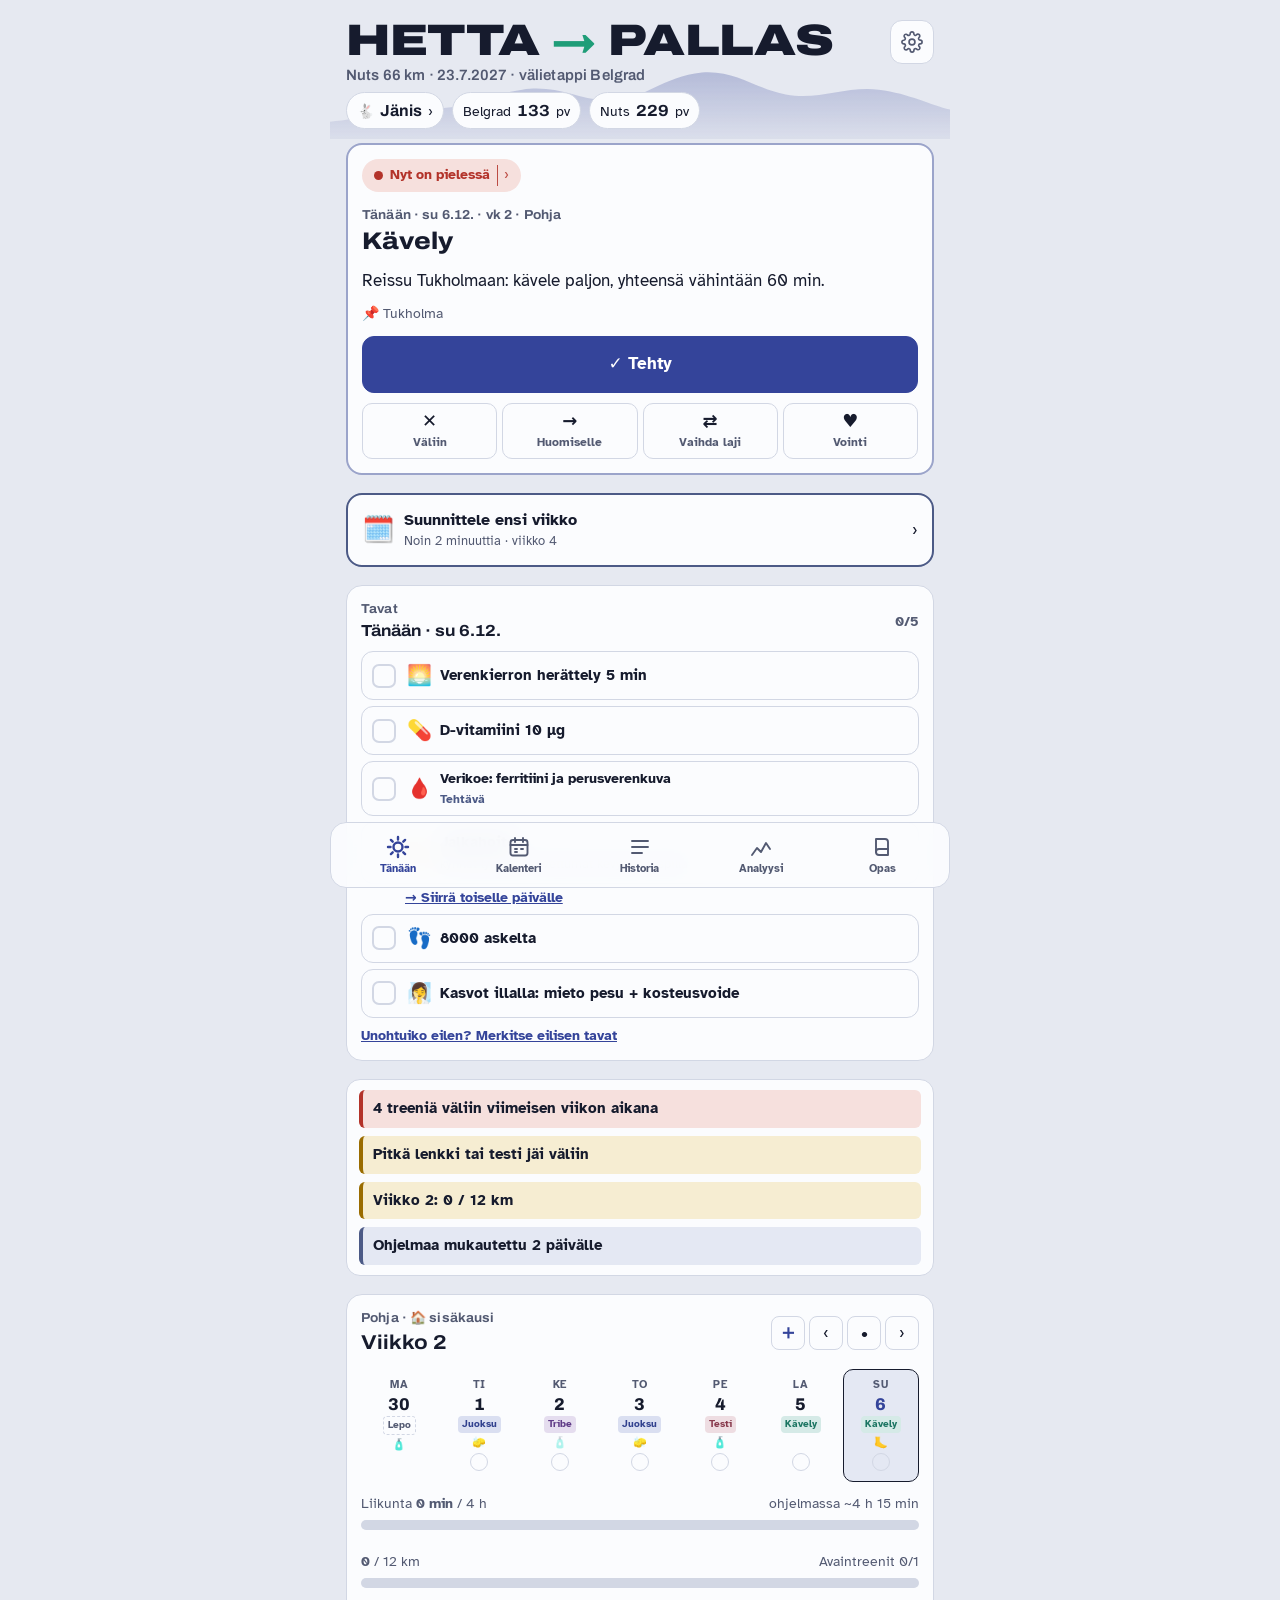
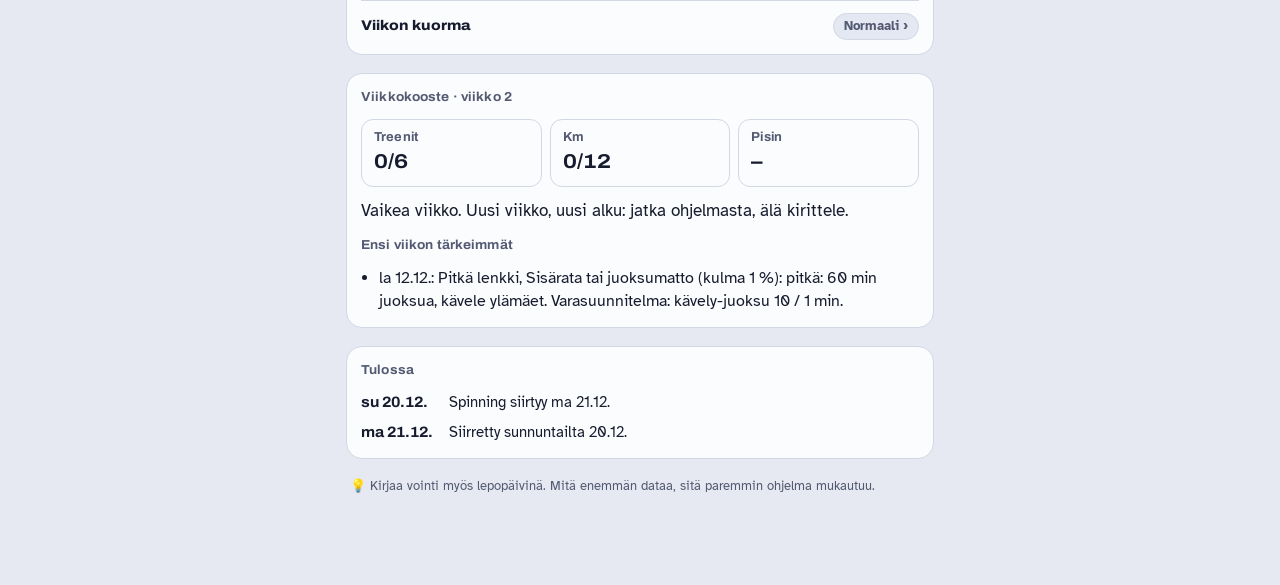
==== commit ae652502: "Verikoekontrollin muistutus, asteittainen alamäkivalmistelu ja 8000 askeleen päivätavoite Co-Authore" ====
--- a/index.html
+++ b/index.html
@@ -984,9 +984,9 @@
 <div class="updbar" id="updBar" role="status" aria-live="polite" hidden><span>Uusi versio on valmis.</span><button class="btn primary" id="updGo" type="button">Päivitä nyt</button></div>
 <div class="restbar" id="restBar" hidden><span id="restTxt">Lepo</span><div class="track"><div class="fill" id="restFill"></div></div><button class="btn small" id="restSkip">Ohita</button></div>
 <canvas id="fx" hidden aria-hidden="true"></canvas>
-<script type="application/json" id="plan">[["L", "", ""], ["L", "", ""], ["L", "Ohjelma alkaa maanantaina 23.11.", "Ennen aloitusta"], ["L", "Pikkujoulut. Ohjelma alkaa maanantaina.", "Pikkujoulut"], ["L", "Ohjelma alkaa maanantaina 23.11.", "Ennen aloitusta"], ["L", "Ohjelma alkaa huomenna: lenkkarit ja juomapullo valmiiksi.", "Ennen aloitusta"], ["J", "Juoksumatto tai sisärata: kävely-juoksu 36 min: 8 min juoksu + 1 min kävely, toista 4×. Rauhallinen puhetahti. Ensimmäinen treeni: lopeta olo hyvänä, vaikka jaksaisit enemmän.", "Ohjelma alkaa!"], ["L", "Lepo eilisen ensimmäisen treenin jälkeen. Kävely käy.", "Nuts-ilmoittautuminen aukeaa klo 18"], ["J", "Juoksumatto tai sisärata: kävely-juoksu 35 min: 10 min juoksu + 1 min kävely, toista 3×. Ei lihaskuntoa tällä viikolla: torstain beachvolley hoitaa hypyt ja jalkojen voiman.", "Tribe vaihtui juoksuun (to beachvolley)"], ["PA", "Firman beachvolley 90 min. Lämmittele 10 min: hölkkä sekä nilkkojen ja pohkeiden pyörittely. Hiekka kuormittaa pohkeita ja akillesjännettä enemmän kuin juoksu: hyppää maltillisesti ja lopeta, jos akillesjänne kipeytyy.", "Firman beachvolley"], ["KA", "Kävely ulkona 30–40 min rauhallisesti, päivänvalossa jos mahdollista. Huomenna pitkä: ei muuta.", ""], ["P", "Sisärata tai juoksumatto (kulma 1 %): pitkä kävely-juoksu 45 min: 8 min juoksu + 1 min kävely, toista 5×. Rauhallinen puhetahti. Jos pohkeet ovat torstain hiekasta kipeät, lyhennä 35 minuuttiin.", "Juhlat illalla: pitkä lenkki aamulla"], ["L", "Darra: lepo, juo vettä.", "Juhlien jälkeinen päivä"], ["L", "", ""], ["JL", "Juoksumatto tai sisärata: kävely-juoksu 40 min: 15 min juoksu + 1 min kävely, toista 2×, loppu hölkäten. Heti perään lihaskunto A (25 min).", ""], ["T", "Tribe-tunti", ""], ["J", "Juoksumatto tai sisärata: kevyt 30 min yhtäjaksoista juoksua hyvin rauhallisesti. Säästä jalat huomiseen.", ""], ["X", "Juoksumatto tai sisärata: TESTI: 30 min yhtäjaksoista juoksua rauhallisesti. Jos 30 min tuntuu helpolta, jatka 40 minuuttiin. Jos ei onnistu, kävele tauot.", "Tarkistuspiste 1"], ["KA", "Reissu Tukholmaan: kävele kaupungilla vähintään 30 min.", "Tukholma"], ["KA", "Reissu Tukholmaan: kävele paljon, yhteensä vähintään 60 min.", "Tukholma"], ["L", "", ""], ["JL", "Juoksumatto tai sisärata: 40 min yhtäjaksoista juoksua rauhallisesti. Varasuunnitelma: kävely-juoksu 10 / 1 min. Perään lihaskunto D (10 min).", ""], ["JL", "Juoksumatto tai sisärata: 30 min hyvin kevyesti (noin 3,5 km) + lihaskunto A.", ""], ["J", "Juoksumatto tai sisärata: 40 min yhtäjaksoista juoksua rauhallisesti. Varasuunnitelma: kävely-juoksu 10 / 1 min.", ""], ["KA", "Kävely ulkona 30 min rauhallisesti. Huomenna pitkä.", ""], ["P", "Sisärata tai juoksumatto (kulma 1 %): pitkä: 60 min juoksua, kävele ylämäet. Varasuunnitelma: kävely-juoksu 10 / 1 min.", ""], ["S", "Spinning 30–45 min kevyesti, kevyt vastus.", ""], ["L", "", ""], ["JL", "Juoksumatto tai sisärata: 45 min yhtäjaksoista juoksua rauhallisesti. Perään lihaskunto D (10 min).", ""], ["J", "Juoksumatto tai sisärata: 30 min hyvin kevyesti (noin 3,5 km).", ""], ["JL", "Juoksumatto tai sisärata: 45 min yhtäjaksoista juoksua rauhallisesti + lihaskunto A.", ""], ["KA", "Kävely ulkona 40 min rauhallisesti. Huomenna pitkä.", ""], ["P", "Sisärata tai juoksumatto (kulma 1 %): pitkä: 70 min juoksua, kävele ylämäet.", ""], ["L", "Darra: lepo.", "Spinning siirtyy ma 21.12."], ["SH", "Spinning tai hiihto 45 min kevyesti.", "Siirretty sunnuntailta 20.12."], ["JL", "Juoksumatto tai sisärata: 45 min yhtäjaksoista juoksua rauhallisesti. Perään lihaskunto D (10 min).", ""], ["J", "Juoksumatto tai sisärata: 30 min hyvin kevyesti (noin 4 km).", ""], ["JL", "Juoksumatto tai sisärata: 45 min yhtäjaksoista juoksua rauhallisesti + lihaskunto A.", ""], ["L", "", ""], ["P", "Sisärata tai juoksumatto (kulma 1 %): pitkä: 75 min juoksua, kävele ylämäet.", ""], ["YM", "Ylämäkikävely 40 min: juoksumatto 10–15 % kulmassa tai portaat. Reipas, tasainen kävely, jyrkimmissä kädet reisillä. Syke kevyellä–keskiraskaalla tasolla. Alas kävellen tai hissillä.", ""], ["L", "", ""], ["JL", "Juoksumatto tai sisärata: 50 min yhtäjaksoista juoksua rauhallisesti. Perään lihaskunto D (10 min).", ""], ["J", "Juoksumatto tai sisärata: 35 min hyvin kevyesti (noin 4 km).", ""], ["JL", "Juoksumatto tai sisärata: 50 min yhtäjaksoista juoksua rauhallisesti + lihaskunto A.", ""], ["L", "", ""], ["P", "Sisärata tai juoksumatto (kulma 1 %): pitkä: 85 min juoksua, kävele ylämäet.", ""], ["YM", "Ylämäkikävely 45 min: juoksumatto 10–15 % kulmassa tai portaat. Reipas, tasainen kävely, jyrkimmissä kädet reisillä. Syke kevyellä–keskiraskaalla tasolla. Alas kävellen tai hissillä.", ""], ["X", "Juoksumatto tai sisärata: TESTI ennen matkaa: 45 min yhtäjaksoista juoksua rauhallisesti. Jos joulukuun testi ei mennyt läpi: 30 min.", "Tarkistuspiste 1b"], ["L", "Matka Costa Ricaan.", "Costa Rica 5.–24.1."], ["K", "Kuntopiiri 25 min ilman välineitä: lihaskunto A (askelnousut penkille, pohjenousut portaalla).", ""], ["J", "30 min kevyesti aikaisin aamulla viileässä. Juo reilusti.", ""], ["KA", "Rantakävely tai uinti 30–40 min aamulla viileässä.", ""], ["PT", "Patikointi 2 h mäkisessä maastossa, ylämäet reippaasti.", ""], ["L", "Uinti tai rantakävely, jos huvittaa.", ""], ["L", "Uinti tai kevyt kävely, jos huvittaa.", ""], ["J", "35–40 min kevyesti aamulla (noin 4–5 km).", ""], ["K", "Kuntopiiri 30 min + sykkeen nosto: 10× 30 s kovaa / 30 s kevyesti.", ""], ["J", "35–40 min kevyesti.", ""], ["L", "", ""], ["PT", "Patikointi 3 h. Korvaa pitkän lenkin: aikaa jaloilla.", ""], ["J", "30 min kevyesti, tai uinti tai surffi.", ""], ["L", "Uinti tai kevyt kävely, jos huvittaa.", ""], ["J", "40 min kevyesti, lopussa 6×20 s reippaat vedot.", ""], ["K", "Kuntopiiri 30 min + sykkeen nosto: 8× 1 min ylämäkeen kovaa, kävely alas.", ""], ["J", "40 min kevyesti.", ""], ["L", "", ""], ["PT", "Patikointi 3–4 h mäkisessä maastossa.", ""], ["L", "Paluumatka.", "Kotiin"], ["YM", "Ylämäkikävely 40 min: juoksumatto 10–15 % kulmassa tai portaat. Reipas, tasainen kävely, jyrkimmissä kädet reisillä. Syke kevyellä–keskiraskaalla tasolla. Alas kävellen tai hissillä.", ""], ["JL", "Juoksumatto tai sisärata: 6 km: 2 km lämmittely, 2 × 6 min kynnysvauhtia (välissä 2 min hölkkä), loppu kevyesti. Kynnysvauhti = rasitus 7/10, pystyt sanomaan vain muutaman sanan. Perään lihaskunto D (10 min).", ""], ["J", "Juoksumatto tai sisärata: 5 km hyvin kevyesti.", ""], ["JL", "Juoksumatto tai sisärata: 5 km rauhallisesti. Perään lihaskunto A.", ""], ["L", "", ""], ["P", "Sisärata tai juoksumatto (kulma 1 %): 12 km rauhallisesti. Kävele tarvittaessa.", ""], ["J", "Juoksumatto tai sisärata: 4 km kevyesti. Vaihtoehto: hiihto 60–75 min rauhallisesti.", ""], ["S", "Spinning 45 min kevyesti.", ""], ["JL", "Juoksumatto tai sisärata: 4 km, rauhallinen. Perään lihaskunto D (10 min).", "Nutsin edullisin hinta päättyy"], ["JL", "Juoksumatto tai sisärata: 4 km kevyesti + lihaskunto A.", ""], ["J", "Juoksumatto tai sisärata: 4 km rauhallisesti.", ""], ["L", "", ""], ["P", "Sisärata tai juoksumatto (kulma 1 %): 10 km rauhallisesti. Kävele tarvittaessa.", ""], ["J", "Juoksumatto tai sisärata: 3 km kevyesti. Vaihtoehto: hiihto 60–75 min rauhallisesti.", ""], ["YM", "Ylämäkikävely 45 min: juoksumatto 10–15 % kulmassa tai portaat. Reipas, tasainen kävely, jyrkimmissä kädet reisillä. Syke kevyellä–keskiraskaalla tasolla. Alas kävellen tai hissillä.", ""], ["JL", "Juoksumatto tai sisärata: 6 km: lämmittely 2 km, 8 × 45 s mäkivedot juoksumatolla 6–8 % kulmassa reippaasti, kävely alas, loppu kevyesti. Perään lihaskunto D (10 min).", ""], ["J", "Juoksumatto tai sisärata: 6 km hyvin kevyesti.", ""], ["JL", "Juoksumatto tai sisärata: 5 km rauhallisesti. Perään lihaskunto A.", ""], ["L", "", ""], ["P", "Sisärata tai juoksumatto (kulma 1 %): 15 km rauhallisesti. Juokse 5 min / kävele 1 min, kuten maratonilla.", ""], ["J", "Juoksumatto tai sisärata: 4 km kevyesti. Vaihtoehto: hiihto 60–75 min rauhallisesti.", ""], ["YM", "Ylämäkikävely 45 min: juoksumatto 10–15 % kulmassa tai portaat. Reipas, tasainen kävely, jyrkimmissä kädet reisillä. Syke kevyellä–keskiraskaalla tasolla. Alas kävellen tai hissillä.", ""], ["JL", "Juoksumatto tai sisärata: 7 km: lämmittely 2 km, 3 × 8 min kynnysvauhtia (välissä 2 min hölkkä), loppu kevyesti. Kynnysvauhti = rasitus 7/10, pystyt sanomaan vain muutaman sanan. Perään lihaskunto D (10 min).", ""], ["J", "Juoksumatto tai sisärata: 6 km hyvin kevyesti.", ""], ["JL", "Juoksumatto tai sisärata: 6 km rauhallisesti. Perään lihaskunto A.", ""], ["L", "", ""], ["P", "Sisärata tai juoksumatto (kulma 1 %): 17 km rauhallisesti. Juokse 5 min / kävele 1 min.", ""], ["J", "Juoksumatto tai sisärata: 5 km kevyesti. Vaihtoehto: hiihto 60–75 min rauhallisesti.", ""], ["YM", "Ylämäkikävely 50 min: juoksumatto 10–15 % kulmassa tai portaat. Reipas, tasainen kävely, jyrkimmissä kädet reisillä. Syke kevyellä–keskiraskaalla tasolla. Alas kävellen tai hissillä.", ""], ["JL", "Juoksumatto tai sisärata: 7 km, mäkivedot juoksumatolla 8×1 min 6–8 % kulmassa, palautus kävellen 0 %. Perään lihaskunto D (10 min).", ""], ["J", "Juoksumatto tai sisärata: 7 km hyvin kevyesti.", ""], ["JL", "Juoksumatto tai sisärata: 6 km rauhallisesti. Perään lihaskunto A.", ""], ["L", "", ""], ["P", "Sisärata tai juoksumatto (kulma 1 %): 20 km rauhallisesti. Juokse 5 min / kävele 1 min. Harjoittele tankkausta: geeli tai urheilujuoma 30–45 min välein. Voit jakaa kahteen osaan 5 min tauolla, jos matto puuduttaa.", ""], ["J", "Juoksumatto tai sisärata: 5 km kevyesti. Vaihtoehto: hiihto 60–75 min rauhallisesti.", ""], ["S", "Spinning 45 min kevyesti.", ""], ["JL", "Juoksumatto tai sisärata: 5 km, rauhallinen. Perään lihaskunto D (10 min).", ""], ["JL", "Juoksumatto tai sisärata: 5 km kevyesti + lihaskunto A.", ""], ["J", "Juoksumatto tai sisärata: 5 km rauhallisesti.", ""], ["L", "", ""], ["P", "Sisärata tai juoksumatto (kulma 1 %): 14 km rauhallisesti. Juokse 5 min / kävele 1 min.", ""], ["J", "Juoksumatto tai sisärata: 4 km kevyesti. Vaihtoehto: hiihto 60–75 min rauhallisesti.", ""], ["L", "", ""], ["JL", "Juoksumatto tai sisärata: 7 km, sisältää 2×10 min maratonvauhtia. Perään lihaskunto D (10 min).", ""], ["J", "Juoksumatto tai sisärata: 8 km hyvin kevyesti.", ""], ["JL", "Juoksumatto tai sisärata: 7 km rauhallisesti. Perään lihaskunto B.", ""], ["L", "", ""], ["P", "Sisärata tai juoksumatto (kulma 1 %): 24 km rauhallisesti. Juokse 5 min / kävele 1 min, tankkaus 30–45 min välein. Voit jakaa kahteen osaan 5 min tauolla, jos matto puuduttaa.", ""], ["J", "Juoksumatto tai sisärata: 7 km kevyesti. Vaihtoehto: hiihto 60–75 min rauhallisesti.", ""], ["L", "", ""], ["JL", "Juoksumatto tai sisärata: 8 km, sisältää 2×15 min maratonvauhtia. Perään lihaskunto D (10 min).", ""], ["J", "Juoksumatto tai sisärata: 8 km hyvin kevyesti.", ""], ["JL", "Juoksumatto tai sisärata: 7 km rauhallisesti. Perään lihaskunto B.", ""], ["L", "", ""], ["P", "Sisärata tai juoksumatto (kulma 1 %): 27 km rauhallisesti. Juokse 5 min / kävele 1 min, tankkaus 30–45 min välein. Voit jakaa kahteen osaan 5 min tauolla, jos matto puuduttaa.", ""], ["J", "Juoksumatto tai sisärata: 7 km kevyesti. Vaihtoehto: hiihto 60–75 min rauhallisesti.", ""], ["L", "", ""], ["JL", "Juoksumatto tai sisärata: 8 km, sisältää 3×10 min maratonvauhtia. Perään lihaskunto D (10 min).", ""], ["J", "Juoksumatto tai sisärata: 9 km hyvin kevyesti.", ""], ["JL", "Juoksumatto tai sisärata: 7 km rauhallisesti. Perään lihaskunto B.", ""], ["L", "", ""], ["P", "Sisärata tai juoksumatto (kulma 1 %): 30 km rauhallisesti. HUIPPULENKKI. Kisavarusteet ja kisaruoka, aamulähtö klo 8 kuten maratonilla. Voit jakaa kahteen osaan 5 min tauolla, jos matto puuduttaa.", "Tarkistuspiste 2"], ["J", "Juoksumatto tai sisärata: 7 km kevyesti. Vaihtoehto: hiihto 60–75 min rauhallisesti.", ""], ["L", "", ""], ["JL", "Juoksumatto tai sisärata: 7 km, sisältää 20 min maratonvauhtia. Perään lihaskunto D (10 min).", ""], ["J", "Juoksumatto tai sisärata: 7 km hyvin kevyesti.", "Belgradin nettiilmoittautuminen päättyy"], ["JL", "6 km rauhallisesti. Perään lihaskunto B. Ensimmäisiä ulkolenkkejä: lyhyt askel, rauhallinen vauhti.", ""], ["L", "", ""], ["P", "21 km rauhallisesti. Kenraaliharjoitus: kisavauhti, kisaruoka, kisakengät. Kauden ensimmäinen pitkä ulkona: asfaltti rasittaa pohkeita ja sääriä enemmän kuin matto, pidä vauhti rauhallisena.", ""], ["J", "5 km kevyesti.", ""], ["L", "", ""], ["J", "6 km, lopussa 4×20 s reippaat vedot.", ""], ["J", "5 km kevyesti.", ""], ["J", "5 km rauhallisesti.", ""], ["L", "", ""], ["P", "14 km rauhallisesti. Kevennys alkaa.", ""], ["J", "4 km kevyesti.", ""], ["L", "", ""], ["J", "6 km kevyesti + 4×20 s reippaat vedot.", ""], ["L", "", ""], ["J", "5 km kevyesti.", ""], ["L", "Matka Belgradiin. Juo ja syö hyvin.", ""], ["J", "3 km hölkkä + 3×20 s. Hae numerolappu.", ""], ["R", "BELGRADIN MARATON klo 8. Juokse 5 min / kävele 1 min alusta asti, tankkaa 30–45 min välein, aloita hitaammin kuin tuntuu.", "Maraton"], ["L", "Kävely 20–30 min, jos jalat sallivat.", ""], ["V", "Vapaa laji kevyesti 20–40 min: uinti, pyöräily, kävely tai jooga. Tai lepo, jos jalat ovat kipeät.", "Palautusviikko"], ["KA", "Kävely 40–50 min rauhallisesti: verenkierto vauhdittaa palautumista.", ""], ["V", "Vapaa laji kevyesti 20–40 min: uinti, pyöräily, kävely tai jooga. Tai lepo, jos jalat ovat kipeät.", ""], ["KA", "Kävely 40–50 min tai kevyt uinti.", ""], ["V", "Vapaa laji 30–45 min. Jos jalat ovat kunnossa, 3–5 km hölkkä käy myös.", ""], ["V", "Vapaa laji 45–60 min, esim. pitkä kävely, pyörälenkki tai uinti + rullaus.", ""], ["L", "", ""], ["J", "5 km kevyesti.", ""], ["TL", "Tribe-tunti kevyesti tai lihaskunto B", ""], ["J", "6 km rauhallisesti.", ""], ["L", "", ""], ["P", "12 km rauhallisesti, mieluiten polulla.", ""], ["J", "5 km kevyesti.", ""], ["L", "", ""], ["J", "8 km polulla: lämmittely, 6 × 1–2 min alamäkeen reippaasti lyhyellä nopealla askeleella, ylös kävellen. Katse 2–3 askelta eteen.", ""], ["JL", "6 km hyvin kevyesti + lihaskunto C.", ""], ["J", "8 km polulla: 2 km lämmittely, 3 × 8 min kynnysvauhtia (välissä 2 min hölkkä), loppu kevyesti. Kynnysvauhti = rasitus 7–8/10, puhe katkeilee.", ""], ["L", "", ""], ["P", "2,5 h rauhallisesti polulla, kävele ylämäet.", ""], ["J", "6 km kevyesti.", ""], ["L", "", ""], ["J", "9 km mäkisessä maastossa: 8 × 2 min ylämäkeen juosten reippaasti (kova mutta hallittu), alas kävellen tai hölkäten. Ylämäkivoima on 9 h:n tavoitteen avain.", ""], ["JL", "7 km hyvin kevyesti + lihaskunto C.", ""], ["J", "9 km polulla: 2 × 12 min kynnysvauhtia, välissä 3 min hölkkä. Kynnysvauhti = rasitus 7–8/10, puhe katkeilee.", ""], ["J", "5 km hyvin kevyesti.", ""], ["P", "3 h polulla, kävele jyrkät ylämäet. Viimeiset 45 min tavoiteteholla. Tavoiteteho = reipas, mutta jaksaisit jatkaa tunteja (9 h:n kisavauhti). Kisavarusteet ja reppu testiin.", ""], ["J", "8 km kevyesti väsynein jaloin.", ""], ["L", "", ""], ["J", "9 km: alamäkivedot 8 × 1 min (pitkä loiva rinne), paino eteen, kevyet nopeat askeleet. Perään 6 × 1 min ylämäkeen juosten reippaasti.", ""], ["JL", "7 km hyvin kevyesti + lihaskunto C.", ""], ["J", "10 km polulla: 3 × 10 min kynnysvauhtia, mieluiten loivaan ylämäkeen. Kynnysvauhti = rasitus 7–8/10, puhe katkeilee.", ""], ["J", "5 km hyvin kevyesti.", ""], ["P", "3,5 h polulla, lähtö klo 15 kuten kisassa. Ylämäet sauvoilla reippaasti kävellen, toinen tunti tavoiteteholla.", ""], ["P", "1,5 h kevyesti väsynein jaloin (kaksoispäivä).", ""], ["L", "", ""], ["J", "7 km rauhallisesti.", ""], ["S", "Spinning 45 min palauttavasti.", ""], ["JL", "6 km rauhallisesti + lihaskunto C.", ""], ["J", "5 km hyvin kevyesti.", ""], ["P", "2 h rauhallisesti polulla.", ""], ["J", "8 km kevyesti.", ""], ["L", "", ""], ["J", "9 km: alamäkivedot 10 × 1–2 min, ylämäet sauvoilla reippaasti kävellen. Harjoittele kävelyn ja juoksun vaihtoa nopeasti.", ""], ["JL", "8 km hyvin kevyesti + lihaskunto C.", ""], ["J", "10 km polulla: 2 × 20 min kynnysvauhtia, välissä 4 min hölkkä. Kynnysvauhti = rasitus 7–8/10, puhe katkeilee.", ""], ["J", "5 km hyvin kevyesti.", ""], ["P", "5 h tunturi- tai mäkimaastossa, sauvat jos käytät. Keskimmäiset 2 h tavoiteteholla. Tavoiteteho = reipas, mutta jaksaisit jatkaa tunteja (9 h:n kisavauhti). Tankkaa kuten kisassa. Etsi pitkä nousu (esim. hiihtokeskuksen rinne) ja toista se.", ""], ["P", "1,5 h kevyesti väsynein jaloin (kaksoispäivä).", ""], ["L", "", ""], ["J", "9 km mäkisessä maastossa: 10 × 2 min ylämäkeen juosten reippaasti, alas hölkäten.", ""], ["JL", "7 km hyvin kevyesti + lihaskunto C.", ""], ["J", "5 km hyvin kevyesti. Ei kynnystreeniä tällä viikolla: viikon pääosa on perjantain kisasimulaatio.", ""], ["P", "KISASIMULAATIO: Nuuksio Classic -reitti 42 km (+820 m), lähtö klo 15 kuten Nutsissa. Lounas klo 11–12 ja välipala klo 14 kuten kisapäivänä. Ensimmäinen tunti liian helposti, ylämäet reippaasti kävellen, viimeinen tunti tavoiteteholla. Täysi tankkaus 60 g/h, kisavarusteet ja reppu. Reitin GPX: tracedetrail.fr → Nuuksio Classic. Varmista paluu illalla (viimeinen bussi tai kyyti).", "Kovin viikko · kisasimulaatio"], ["P", "1–1,5 h kevyesti väsynein jaloin (kaksoispäivä), mieluiten aamupäivällä. Illalla keikka: juo ja syö hyvin.", "Foo Fighters"], ["L", "Lepo keikan jälkeen. Kävely käy.", ""], ["L", "", ""], ["J", "7 km rauhallisesti.", ""], ["S", "Spinning 45 min palauttavasti.", ""], ["JL", "7 km rauhallisesti + lihaskunto C.", ""], ["J", "5 km hyvin kevyesti.", ""], ["P", "2,5 h rauhallisesti polulla.", ""], ["J", "8 km kevyesti.", ""], ["L", "", ""], ["J", "8 km kevyesti + 4×20 s reippaat vedot.", ""], ["J", "6 km hyvin kevyesti.", ""], ["J", "6 km kevyesti.", ""], ["J", "20 min hölkkä + 3×20 s.", ""], ["X", "TESTI Pirkan Taipaleella: Ruoveden keskustasta (koulu/urheilukenttä) Helvetinjärvelle n. 30 km + lyhyt kierros puistossa, yhteensä 5–6 h. Lähtö klo 15, jos onnistuu. Kisavarusteet, kisaruoka, kisavauhti. Sovi nouto Helvetinjärven parkkipaikalta. Juokse tasaisen reippaasti kisateholla, ei maksimia. Tavoitteen mittari: alle 3:25 → alle 9 h realistinen; 3:25–3:50 → 9–10 h; yli 3:50 → tähtää 10–11 h:iin.", "Tarkistuspiste 3, juhannus mökillä"], ["L", "Lepo tai kevyt kävely.", ""], ["L", "", ""], ["J", "6 km palauttavasti.", ""], ["SL", "Spinning 45 min palauttavasti tai lihaskunto C.", ""], ["J", "8 km rauhallisesti.", ""], ["J", "6 km kevyesti.", ""], ["P", "3,5 h rauhallisesti polulla.", ""], ["J", "6 km kevyesti.", ""], ["L", "", ""], ["J", "7 km, sisältää 6×1 min reippaasti.", ""], ["J", "6 km hyvin kevyesti. Perään 15 min rullaus ja venyttely.", ""], ["J", "7 km rauhallisesti.", ""], ["L", "", ""], ["P", "2,5 h rauhallisesti polulla.", ""], ["J", "6 km kevyesti.", ""], ["L", "", ""], ["J", "6 km + 4×20 s reippaat vedot.", ""], ["KA", "Kävely 40 min tai kevyt uinti. Ei mitään raskasta.", ""], ["J", "5 km rauhallisesti.", ""], ["L", "", ""], ["P", "1,5 h kevyesti polulla. Ei mitään uutta.", ""], ["J", "4 km kevyesti.", "Pakkaa varusteet"], ["L", "", ""], ["J", "5 km kevyesti + 4×20 s.", ""], ["J", "20 min kevyt hölkkä.", ""], ["L", "Matka Hettaan, syö hyvin.", "Paluukuljetus Pallakselta sovittu?"], ["R", "NUTS 66 KM, Hetta–Pallas, lähtö klo 15.", "Nuts 66 km"]]</script>
+<script type="application/json" id="plan">[["L", "", ""], ["L", "", ""], ["L", "Ohjelma alkaa maanantaina 23.11.", "Ennen aloitusta"], ["L", "Pikkujoulut. Ohjelma alkaa maanantaina.", "Pikkujoulut"], ["L", "Ohjelma alkaa maanantaina 23.11.", "Ennen aloitusta"], ["L", "Ohjelma alkaa huomenna: lenkkarit ja juomapullo valmiiksi.", "Ennen aloitusta"], ["J", "Juoksumatto tai sisärata: kävely-juoksu 36 min: 8 min juoksu + 1 min kävely, toista 4×. Rauhallinen puhetahti. Ensimmäinen treeni: lopeta olo hyvänä, vaikka jaksaisit enemmän.", "Ohjelma alkaa!"], ["L", "Lepo eilisen ensimmäisen treenin jälkeen. Kävely käy.", "Nuts-ilmoittautuminen aukeaa klo 18"], ["J", "Juoksumatto tai sisärata: kävely-juoksu 35 min: 10 min juoksu + 1 min kävely, toista 3×. Ei lihaskuntoa tällä viikolla: torstain beachvolley hoitaa hypyt ja jalkojen voiman.", "Tribe vaihtui juoksuun (to beachvolley)"], ["PA", "Firman beachvolley 90 min. Lämmittele 10 min: hölkkä sekä nilkkojen ja pohkeiden pyörittely. Hiekka kuormittaa pohkeita ja akillesjännettä enemmän kuin juoksu: hyppää maltillisesti ja lopeta, jos akillesjänne kipeytyy.", "Firman beachvolley"], ["KA", "Kävely ulkona 30–40 min rauhallisesti, päivänvalossa jos mahdollista. Huomenna pitkä: ei muuta.", ""], ["P", "Sisärata tai juoksumatto (kulma 1 %): pitkä kävely-juoksu 45 min: 8 min juoksu + 1 min kävely, toista 5×. Rauhallinen puhetahti. Jos pohkeet ovat torstain hiekasta kipeät, lyhennä 35 minuuttiin.", "Juhlat illalla: pitkä lenkki aamulla"], ["L", "Darra: lepo, juo vettä.", "Juhlien jälkeinen päivä"], ["L", "", ""], ["JL", "Juoksumatto tai sisärata: kävely-juoksu 40 min: 15 min juoksu + 1 min kävely, toista 2×, loppu hölkäten. Heti perään lihaskunto A (25 min).", ""], ["T", "Tribe-tunti", ""], ["J", "Juoksumatto tai sisärata: kevyt 30 min yhtäjaksoista juoksua hyvin rauhallisesti. Säästä jalat huomiseen.", ""], ["X", "Juoksumatto tai sisärata: TESTI: 30 min yhtäjaksoista juoksua rauhallisesti. Jos 30 min tuntuu helpolta, jatka 40 minuuttiin. Jos ei onnistu, kävele tauot.", "Tarkistuspiste 1"], ["KA", "Reissu Tukholmaan: kävele kaupungilla vähintään 30 min.", "Tukholma"], ["KA", "Reissu Tukholmaan: kävele paljon, yhteensä vähintään 60 min.", "Tukholma"], ["L", "", ""], ["JL", "Juoksumatto tai sisärata: 40 min yhtäjaksoista juoksua rauhallisesti. Varasuunnitelma: kävely-juoksu 10 / 1 min. Perään lihaskunto D (10 min).", ""], ["JL", "Juoksumatto tai sisärata: 30 min hyvin kevyesti (noin 3,5 km) + lihaskunto A.", ""], ["J", "Juoksumatto tai sisärata: 40 min yhtäjaksoista juoksua rauhallisesti. Varasuunnitelma: kävely-juoksu 10 / 1 min.", ""], ["KA", "Kävely ulkona 30 min rauhallisesti. Huomenna pitkä.", ""], ["P", "Sisärata tai juoksumatto (kulma 1 %): pitkä: 60 min juoksua, kävele ylämäet. Varasuunnitelma: kävely-juoksu 10 / 1 min.", ""], ["S", "Spinning 30–45 min kevyesti, kevyt vastus.", ""], ["L", "", ""], ["JL", "Juoksumatto tai sisärata: 45 min yhtäjaksoista juoksua rauhallisesti. Perään lihaskunto D (10 min).", ""], ["J", "Juoksumatto tai sisärata: 30 min hyvin kevyesti (noin 3,5 km).", ""], ["JL", "Juoksumatto tai sisärata: 45 min yhtäjaksoista juoksua rauhallisesti + lihaskunto A.", ""], ["KA", "Kävely ulkona 40 min rauhallisesti. Huomenna pitkä.", ""], ["P", "Sisärata tai juoksumatto (kulma 1 %): pitkä: 70 min juoksua, kävele ylämäet.", ""], ["L", "Darra: lepo.", "Spinning siirtyy ma 21.12."], ["SH", "Spinning tai hiihto 45 min kevyesti.", "Siirretty sunnuntailta 20.12."], ["JL", "Juoksumatto tai sisärata: 45 min yhtäjaksoista juoksua rauhallisesti. Perään lihaskunto D (10 min).", ""], ["J", "Juoksumatto tai sisärata: 30 min hyvin kevyesti (noin 4 km).", ""], ["JL", "Juoksumatto tai sisärata: 45 min yhtäjaksoista juoksua rauhallisesti + lihaskunto A.", ""], ["L", "", ""], ["P", "Sisärata tai juoksumatto (kulma 1 %): pitkä: 75 min juoksua, kävele ylämäet.", ""], ["YM", "Ylämäkikävely 40 min: juoksumatto 10–15 % kulmassa tai portaat. Reipas, tasainen kävely, jyrkimmissä kädet reisillä. Syke kevyellä–keskiraskaalla tasolla. Alas kävellen tai hissillä.", ""], ["L", "", ""], ["JL", "Juoksumatto tai sisärata: 50 min yhtäjaksoista juoksua rauhallisesti. Perään lihaskunto D (10 min).", ""], ["J", "Juoksumatto tai sisärata: 35 min hyvin kevyesti (noin 4 km).", ""], ["JL", "Juoksumatto tai sisärata: 50 min yhtäjaksoista juoksua rauhallisesti + lihaskunto A.", ""], ["L", "", ""], ["P", "Sisärata tai juoksumatto (kulma 1 %): pitkä: 85 min juoksua, kävele ylämäet.", ""], ["YM", "Ylämäkikävely 45 min: juoksumatto 10–15 % kulmassa tai portaat. Reipas, tasainen kävely, jyrkimmissä kädet reisillä. Syke kevyellä–keskiraskaalla tasolla. Alas kävellen tai hissillä.", ""], ["X", "Juoksumatto tai sisärata: TESTI ennen matkaa: 45 min yhtäjaksoista juoksua rauhallisesti. Jos joulukuun testi ei mennyt läpi: 30 min.", "Tarkistuspiste 1b"], ["L", "Matka Costa Ricaan.", "Costa Rica 5.–24.1."], ["K", "Kuntopiiri 25 min ilman välineitä: lihaskunto A (askelnousut penkille, pohjenousut portaalla).", ""], ["J", "30 min kevyesti aikaisin aamulla viileässä. Juo reilusti.", ""], ["KA", "Rantakävely tai uinti 30–40 min aamulla viileässä.", ""], ["PT", "Patikointi 2 h mäkisessä maastossa, ylämäet reippaasti.", ""], ["L", "Uinti tai rantakävely, jos huvittaa.", ""], ["L", "Uinti tai kevyt kävely, jos huvittaa.", ""], ["J", "35–40 min kevyesti aamulla (noin 4–5 km).", ""], ["K", "Kuntopiiri 30 min + sykkeen nosto: 10× 30 s kovaa / 30 s kevyesti.", ""], ["J", "35–40 min kevyesti.", ""], ["L", "", ""], ["PT", "Patikointi 3 h. Korvaa pitkän lenkin: aikaa jaloilla.", ""], ["J", "30 min kevyesti, tai uinti tai surffi.", ""], ["L", "Uinti tai kevyt kävely, jos huvittaa.", ""], ["J", "40 min kevyesti, lopussa 6×20 s reippaat vedot.", ""], ["K", "Kuntopiiri 30 min + sykkeen nosto: 8× 1 min ylämäkeen kovaa, kävely alas.", ""], ["J", "40 min kevyesti.", ""], ["L", "", ""], ["PT", "Patikointi 3–4 h mäkisessä maastossa.", ""], ["L", "Paluumatka.", "Kotiin"], ["YM", "Ylämäkikävely 40 min: juoksumatto 10–15 % kulmassa tai portaat. Reipas, tasainen kävely, jyrkimmissä kädet reisillä. Syke kevyellä–keskiraskaalla tasolla. Kävele myös alas portaita tai rinnettä, ei hissillä: reidet tottuvat alamäkiin vähitellen.", ""], ["JL", "Juoksumatto tai sisärata: 6 km: 2 km lämmittely, 2 × 6 min kynnysvauhtia (välissä 2 min hölkkä), loppu kevyesti. Kynnysvauhti = rasitus 7/10, pystyt sanomaan vain muutaman sanan. Perään lihaskunto D (10 min).", ""], ["J", "Juoksumatto tai sisärata: 5 km hyvin kevyesti.", ""], ["JL", "Juoksumatto tai sisärata: 5 km rauhallisesti. Perään lihaskunto A.", ""], ["L", "", ""], ["P", "Sisärata tai juoksumatto (kulma 1 %): 12 km rauhallisesti. Kävele tarvittaessa.", ""], ["J", "Juoksumatto tai sisärata: 4 km kevyesti. Vaihtoehto: hiihto 60–75 min rauhallisesti.", ""], ["S", "Spinning 45 min kevyesti.", ""], ["JL", "Juoksumatto tai sisärata: 4 km, rauhallinen. Perään lihaskunto D (10 min).", "Nutsin edullisin hinta päättyy"], ["JL", "Juoksumatto tai sisärata: 4 km kevyesti + lihaskunto A.", ""], ["J", "Juoksumatto tai sisärata: 4 km rauhallisesti.", ""], ["L", "", ""], ["P", "Sisärata tai juoksumatto (kulma 1 %): 10 km rauhallisesti. Kävele tarvittaessa.", ""], ["J", "Juoksumatto tai sisärata: 3 km kevyesti. Vaihtoehto: hiihto 60–75 min rauhallisesti.", ""], ["YM", "Ylämäkikävely 45 min: juoksumatto 10–15 % kulmassa tai portaat. Reipas, tasainen kävely, jyrkimmissä kädet reisillä. Syke kevyellä–keskiraskaalla tasolla. Kävele myös alas portaita tai rinnettä, ei hissillä: reidet tottuvat alamäkiin vähitellen.", ""], ["JL", "Juoksumatto tai sisärata: 6 km: lämmittely 2 km, 8 × 45 s mäkivedot juoksumatolla 6–8 % kulmassa reippaasti, kävely alas, loppu kevyesti. Perään lihaskunto D (10 min).", ""], ["J", "Juoksumatto tai sisärata: 6 km hyvin kevyesti.", ""], ["JL", "Juoksumatto tai sisärata: 5 km rauhallisesti. Perään lihaskunto A.", ""], ["L", "", ""], ["P", "Sisärata tai juoksumatto (kulma 1 %): 15 km rauhallisesti. Juokse 5 min / kävele 1 min, kuten maratonilla.", ""], ["J", "Juoksumatto tai sisärata: 4 km kevyesti. Vaihtoehto: hiihto 60–75 min rauhallisesti.", ""], ["YM", "Ylämäkikävely 45 min: juoksumatto 10–15 % kulmassa tai portaat. Reipas, tasainen kävely, jyrkimmissä kädet reisillä. Syke kevyellä–keskiraskaalla tasolla. Kävele myös alas portaita tai rinnettä, ei hissillä: reidet tottuvat alamäkiin vähitellen.", ""], ["JL", "Juoksumatto tai sisärata: 7 km: lämmittely 2 km, 3 × 8 min kynnysvauhtia (välissä 2 min hölkkä), loppu kevyesti. Kynnysvauhti = rasitus 7/10, pystyt sanomaan vain muutaman sanan. Perään lihaskunto D (10 min).", ""], ["J", "Juoksumatto tai sisärata: 6 km hyvin kevyesti.", ""], ["JL", "Juoksumatto tai sisärata: 6 km rauhallisesti. Perään lihaskunto A.", ""], ["L", "", ""], ["P", "Sisärata tai juoksumatto (kulma 1 %): 17 km rauhallisesti. Juokse 5 min / kävele 1 min.", ""], ["J", "Juoksumatto tai sisärata: 5 km kevyesti. Vaihtoehto: hiihto 60–75 min rauhallisesti.", ""], ["YM", "Ylämäkikävely 50 min: juoksumatto 10–15 % kulmassa tai portaat. Reipas, tasainen kävely, jyrkimmissä kädet reisillä. Syke kevyellä–keskiraskaalla tasolla. Kävele myös alas portaita tai rinnettä, ei hissillä: reidet tottuvat alamäkiin vähitellen.", ""], ["JL", "Juoksumatto tai sisärata: 7 km, mäkivedot juoksumatolla 8×1 min 6–8 % kulmassa, palautus kävellen 0 %. Perään lihaskunto D (10 min).", ""], ["J", "Juoksumatto tai sisärata: 7 km hyvin kevyesti.", ""], ["JL", "Juoksumatto tai sisärata: 6 km rauhallisesti. Perään lihaskunto A.", ""], ["L", "", ""], ["P", "Sisärata tai juoksumatto (kulma 1 %): 20 km rauhallisesti. Juokse 5 min / kävele 1 min. Harjoittele tankkausta: geeli tai urheilujuoma 30–45 min välein. Voit jakaa kahteen osaan 5 min tauolla, jos matto puuduttaa.", ""], ["J", "Juoksumatto tai sisärata: 5 km kevyesti. Vaihtoehto: hiihto 60–75 min rauhallisesti.", ""], ["S", "Spinning 45 min kevyesti.", ""], ["JL", "Juoksumatto tai sisärata: 5 km, rauhallinen. Perään lihaskunto D (10 min).", ""], ["JL", "Juoksumatto tai sisärata: 5 km kevyesti + lihaskunto A.", ""], ["J", "Juoksumatto tai sisärata: 5 km rauhallisesti.", ""], ["L", "", ""], ["P", "Sisärata tai juoksumatto (kulma 1 %): 14 km rauhallisesti. Juokse 5 min / kävele 1 min.", ""], ["J", "Juoksumatto tai sisärata: 4 km kevyesti. Vaihtoehto: hiihto 60–75 min rauhallisesti.", ""], ["L", "", ""], ["JL", "Juoksumatto tai sisärata: 7 km, sisältää 2×10 min maratonvauhtia. Perään lihaskunto D (10 min).", ""], ["J", "Juoksumatto tai sisärata: 8 km hyvin kevyesti.", ""], ["JL", "Juoksumatto tai sisärata: 7 km rauhallisesti. Perään lihaskunto B.", ""], ["L", "", ""], ["P", "Sisärata tai juoksumatto (kulma 1 %): 24 km rauhallisesti. Juokse 5 min / kävele 1 min, tankkaus 30–45 min välein. Voit jakaa kahteen osaan 5 min tauolla, jos matto puuduttaa.", ""], ["J", "Juoksumatto tai sisärata: 7 km kevyesti. Vaihtoehto: hiihto 60–75 min rauhallisesti.", ""], ["L", "", ""], ["JL", "Juoksumatto tai sisärata: 8 km, sisältää 2×15 min maratonvauhtia. Perään lihaskunto D (10 min).", ""], ["J", "Juoksumatto tai sisärata: 8 km hyvin kevyesti.", ""], ["JL", "Juoksumatto tai sisärata: 7 km rauhallisesti. Perään lihaskunto B.", ""], ["L", "", ""], ["P", "Sisärata tai juoksumatto (kulma 1 %): 27 km rauhallisesti. Juokse 5 min / kävele 1 min, tankkaus 30–45 min välein. Voit jakaa kahteen osaan 5 min tauolla, jos matto puuduttaa.", ""], ["J", "Juoksumatto tai sisärata: 7 km kevyesti. Vaihtoehto: hiihto 60–75 min rauhallisesti.", ""], ["L", "", ""], ["JL", "Juoksumatto tai sisärata: 8 km, sisältää 3×10 min maratonvauhtia. Perään lihaskunto D (10 min).", ""], ["J", "Juoksumatto tai sisärata: 9 km hyvin kevyesti.", ""], ["JL", "Juoksumatto tai sisärata: 7 km rauhallisesti. Perään lihaskunto B.", ""], ["L", "", ""], ["P", "Sisärata tai juoksumatto (kulma 1 %): 30 km rauhallisesti. HUIPPULENKKI. Kisavarusteet ja kisaruoka, aamulähtö klo 8 kuten maratonilla. Voit jakaa kahteen osaan 5 min tauolla, jos matto puuduttaa.", "Tarkistuspiste 2"], ["J", "Juoksumatto tai sisärata: 7 km kevyesti. Vaihtoehto: hiihto 60–75 min rauhallisesti.", ""], ["L", "", ""], ["JL", "Juoksumatto tai sisärata: 7 km, sisältää 20 min maratonvauhtia. Perään lihaskunto D (10 min).", ""], ["J", "Juoksumatto tai sisärata: 7 km hyvin kevyesti.", "Belgradin nettiilmoittautuminen päättyy"], ["JL", "6 km rauhallisesti. Perään lihaskunto B. Ensimmäisiä ulkolenkkejä: lyhyt askel, rauhallinen vauhti.", ""], ["L", "", ""], ["P", "21 km rauhallisesti. Kenraaliharjoitus: kisavauhti, kisaruoka, kisakengät. Kauden ensimmäinen pitkä ulkona: asfaltti rasittaa pohkeita ja sääriä enemmän kuin matto, pidä vauhti rauhallisena.", ""], ["J", "5 km kevyesti.", ""], ["L", "", ""], ["J", "6 km, lopussa 4×20 s reippaat vedot.", ""], ["J", "5 km kevyesti.", ""], ["J", "5 km rauhallisesti.", ""], ["L", "", ""], ["P", "14 km rauhallisesti. Kevennys alkaa.", ""], ["J", "4 km kevyesti.", ""], ["L", "", ""], ["J", "6 km kevyesti + 4×20 s reippaat vedot.", ""], ["L", "", ""], ["J", "5 km kevyesti.", ""], ["L", "Matka Belgradiin. Juo ja syö hyvin.", ""], ["J", "3 km hölkkä + 3×20 s. Hae numerolappu.", ""], ["R", "BELGRADIN MARATON klo 8. Juokse 5 min / kävele 1 min alusta asti, tankkaa 30–45 min välein, aloita hitaammin kuin tuntuu.", "Maraton"], ["L", "Kävely 20–30 min, jos jalat sallivat.", ""], ["V", "Vapaa laji kevyesti 20–40 min: uinti, pyöräily, kävely tai jooga. Tai lepo, jos jalat ovat kipeät.", "Palautusviikko"], ["KA", "Kävely 40–50 min rauhallisesti: verenkierto vauhdittaa palautumista.", ""], ["V", "Vapaa laji kevyesti 20–40 min: uinti, pyöräily, kävely tai jooga. Tai lepo, jos jalat ovat kipeät.", ""], ["KA", "Kävely 40–50 min tai kevyt uinti.", ""], ["V", "Vapaa laji 30–45 min. Jos jalat ovat kunnossa, 3–5 km hölkkä käy myös.", ""], ["V", "Vapaa laji 45–60 min, esim. pitkä kävely, pyörälenkki tai uinti + rullaus.", ""], ["L", "", ""], ["J", "5 km kevyesti.", ""], ["TL", "Tribe-tunti kevyesti tai lihaskunto B", ""], ["J", "6 km rauhallisesti.", ""], ["L", "", ""], ["P", "12 km rauhallisesti, mieluiten polulla. Alamäet juosten: lyhyt nopea askel, älä jarruta kantapäällä.", ""], ["J", "5 km kevyesti.", ""], ["L", "", ""], ["J", "8 km polulla: lämmittely, 6 × 1–2 min alamäkeen reippaasti lyhyellä nopealla askeleella, ylös kävellen. Katse 2–3 askelta eteen.", ""], ["JL", "6 km hyvin kevyesti + lihaskunto C.", ""], ["J", "8 km polulla: 2 km lämmittely, 3 × 8 min kynnysvauhtia (välissä 2 min hölkkä), loppu kevyesti. Kynnysvauhti = rasitus 7–8/10, puhe katkeilee.", ""], ["L", "", ""], ["P", "2,5 h rauhallisesti polulla, kävele ylämäet. Alamäet juosten: lyhyt nopea askel, älä jarruta kantapäällä.", ""], ["J", "6 km kevyesti.", ""], ["L", "", ""], ["J", "9 km mäkisessä maastossa: 8 × 2 min ylämäkeen juosten reippaasti (kova mutta hallittu), alas kävellen tai hölkäten. Ylämäkivoima on 9 h:n tavoitteen avain.", ""], ["JL", "7 km hyvin kevyesti + lihaskunto C.", ""], ["J", "9 km polulla: 2 × 12 min kynnysvauhtia, välissä 3 min hölkkä. Kynnysvauhti = rasitus 7–8/10, puhe katkeilee.", ""], ["J", "5 km hyvin kevyesti.", ""], ["P", "3 h polulla, kävele jyrkät ylämäet. Viimeiset 45 min tavoiteteholla. Tavoiteteho = reipas, mutta jaksaisit jatkaa tunteja (9 h:n kisavauhti). Kisavarusteet ja reppu testiin.", ""], ["J", "8 km kevyesti väsynein jaloin.", ""], ["L", "", ""], ["J", "9 km: alamäkivedot 8 × 1 min (pitkä loiva rinne), paino eteen, kevyet nopeat askeleet. Perään 6 × 1 min ylämäkeen juosten reippaasti.", ""], ["JL", "7 km hyvin kevyesti + lihaskunto C.", ""], ["J", "10 km polulla: 3 × 10 min kynnysvauhtia, mieluiten loivaan ylämäkeen. Kynnysvauhti = rasitus 7–8/10, puhe katkeilee.", ""], ["J", "5 km hyvin kevyesti.", ""], ["P", "3,5 h polulla, lähtö klo 15 kuten kisassa. Ylämäet sauvoilla reippaasti kävellen, toinen tunti tavoiteteholla.", ""], ["P", "1,5 h kevyesti väsynein jaloin (kaksoispäivä).", ""], ["L", "", ""], ["J", "7 km rauhallisesti.", ""], ["S", "Spinning 45 min palauttavasti.", ""], ["JL", "6 km rauhallisesti + lihaskunto C.", ""], ["J", "5 km hyvin kevyesti.", ""], ["P", "2 h rauhallisesti polulla. Alamäet juosten: lyhyt nopea askel, älä jarruta kantapäällä.", ""], ["J", "8 km kevyesti.", ""], ["L", "", ""], ["J", "9 km: alamäkivedot 10 × 1–2 min, ylämäet sauvoilla reippaasti kävellen. Harjoittele kävelyn ja juoksun vaihtoa nopeasti.", ""], ["JL", "8 km hyvin kevyesti + lihaskunto C.", ""], ["J", "10 km polulla: 2 × 20 min kynnysvauhtia, välissä 4 min hölkkä. Kynnysvauhti = rasitus 7–8/10, puhe katkeilee.", ""], ["J", "5 km hyvin kevyesti.", ""], ["P", "5 h tunturi- tai mäkimaastossa, sauvat jos käytät. Keskimmäiset 2 h tavoiteteholla. Tavoiteteho = reipas, mutta jaksaisit jatkaa tunteja (9 h:n kisavauhti). Tankkaa kuten kisassa. Etsi pitkä nousu (esim. hiihtokeskuksen rinne) ja toista se.", ""], ["P", "1,5 h kevyesti väsynein jaloin (kaksoispäivä).", ""], ["L", "", ""], ["J", "9 km mäkisessä maastossa: 10 × 2 min ylämäkeen juosten reippaasti, alas hölkäten.", ""], ["JL", "7 km hyvin kevyesti + lihaskunto C.", ""], ["J", "5 km hyvin kevyesti. Ei kynnystreeniä tällä viikolla: viikon pääosa on perjantain kisasimulaatio.", ""], ["P", "KISASIMULAATIO: Nuuksio Classic -reitti 42 km (+820 m), lähtö klo 15 kuten Nutsissa. Lounas klo 11–12 ja välipala klo 14 kuten kisapäivänä. Ensimmäinen tunti liian helposti, ylämäet reippaasti kävellen, viimeinen tunti tavoiteteholla. Täysi tankkaus 60 g/h, kisavarusteet ja reppu. Reitin GPX: tracedetrail.fr → Nuuksio Classic. Varmista paluu illalla (viimeinen bussi tai kyyti).", "Kovin viikko · kisasimulaatio"], ["P", "1–1,5 h kevyesti väsynein jaloin (kaksoispäivä), mieluiten aamupäivällä. Illalla keikka: juo ja syö hyvin.", "Foo Fighters"], ["L", "Lepo keikan jälkeen. Kävely käy.", ""], ["L", "", ""], ["J", "7 km rauhallisesti.", ""], ["S", "Spinning 45 min palauttavasti.", ""], ["JL", "7 km rauhallisesti + lihaskunto C.", ""], ["J", "5 km hyvin kevyesti.", ""], ["P", "2,5 h rauhallisesti polulla. Alamäet juosten: lyhyt nopea askel, älä jarruta kantapäällä.", ""], ["J", "8 km kevyesti.", ""], ["L", "", ""], ["J", "8 km kevyesti + 4×20 s reippaat vedot.", ""], ["J", "6 km hyvin kevyesti.", ""], ["J", "6 km kevyesti.", ""], ["J", "20 min hölkkä + 3×20 s.", ""], ["X", "TESTI Pirkan Taipaleella: Ruoveden keskustasta (koulu/urheilukenttä) Helvetinjärvelle n. 30 km + lyhyt kierros puistossa, yhteensä 5–6 h. Lähtö klo 15, jos onnistuu. Kisavarusteet, kisaruoka, kisavauhti. Sovi nouto Helvetinjärven parkkipaikalta. Juokse tasaisen reippaasti kisateholla, ei maksimia. Tavoitteen mittari: alle 3:25 → alle 9 h realistinen; 3:25–3:50 → 9–10 h; yli 3:50 → tähtää 10–11 h:iin.", "Tarkistuspiste 3, juhannus mökillä"], ["L", "Lepo tai kevyt kävely.", ""], ["L", "", ""], ["J", "6 km palauttavasti.", ""], ["SL", "Spinning 45 min palauttavasti tai lihaskunto C.", ""], ["J", "8 km rauhallisesti.", ""], ["J", "6 km kevyesti.", ""], ["P", "3,5 h rauhallisesti polulla. Alamäet juosten: lyhyt nopea askel, älä jarruta kantapäällä.", ""], ["J", "6 km kevyesti.", ""], ["L", "", ""], ["J", "7 km, sisältää 6×1 min reippaasti.", ""], ["J", "6 km hyvin kevyesti. Perään 15 min rullaus ja venyttely.", ""], ["J", "7 km rauhallisesti.", ""], ["L", "", ""], ["P", "2,5 h rauhallisesti polulla.", ""], ["J", "6 km kevyesti.", ""], ["L", "", ""], ["J", "6 km + 4×20 s reippaat vedot.", ""], ["KA", "Kävely 40 min tai kevyt uinti. Ei mitään raskasta.", ""], ["J", "5 km rauhallisesti.", ""], ["L", "", ""], ["P", "1,5 h kevyesti polulla. Ei mitään uutta.", ""], ["J", "4 km kevyesti.", "Pakkaa varusteet"], ["L", "", ""], ["J", "5 km kevyesti + 4×20 s.", ""], ["J", "20 min kevyt hölkkä.", ""], ["L", "Matka Hettaan, syö hyvin.", "Paluukuljetus Pallakselta sovittu?"], ["R", "NUTS 66 KM, Hetta–Pallas, lähtö klo 15.", "Nuts 66 km"]]</script>
 <script>
-const BUILD = {"hash": "91f4bcae", "built": "2026-11-23T05:50:48+00:00"};
+const BUILD = {"hash": "d7a710aa", "built": "2026-11-23T06:50:33+00:00"};
 /* ===== Ohjelmalogiikka: mukautuva ohjelma, varoitukset, analyysi ===== */
 const START_UTC = Date.UTC(2026, 10, 17); // ti 17.11.2026 = indeksi 0
 const TARGET = [0,12,12,20,22,23,27,9,13,12,31,25,36,40,45,33,53,57,61,46,34,56,5,28,44,54,61,40,65,70,44,55,50,43,25,10];
@@ -1261,7 +1261,7 @@
   sickSync(ti); BASE = buildBase(); ADAPT = buildAdapt(BASE, logs, adjOff, ti);
   const r=route(); document.body.dataset.route=r; $("pageTitle").textContent=TITLES[r]||""; document.querySelectorAll("[data-view]").forEach(v=>v.hidden=v.dataset.view!==r);
   document.querySelectorAll(".tabs a").forEach(a=>a.setAttribute("aria-current",a.getAttribute("href")==="#"+r?"page":"false"));
-  const st=stats(), bs=badges(st); const ws=computeWarnings(BASE,logs,ADAPT,ti).concat(loadWarnings(ti)).concat(eventWarnings(ti)).concat(cpWarnings(ti)).concat(bloodWarnings()); checkCont30();
+  const st=stats(), bs=badges(st); const ws=computeWarnings(BASE,logs,ADAPT,ti).concat(loadWarnings(ti)).concat(eventWarnings(ti)).concat(cpWarnings(ti)).concat(bloodWarnings()).concat(bloodRecheckWarnings(ti)); checkCont30();
   renderCount(ti,st,bs);
   if(r==="tanaan"){ renderSick(ti); renderPlanWeek(ti); renderMonthCard(); renderHabits(ti); renderMaint(); renderRaceWeek(ti); renderStatus(ws); renderToday(t,ti); renderTip(t); renderSummary(ti); renderWeek(t); renderUpcoming(t); }
   if(r==="historia"){ renderHistory(st); }
@@ -1843,13 +1843,16 @@
   {id:"kasvot",ic:"🧖‍♀️",name:"Kasvot illalla: mieto pesu + kosteusvoide",when:"ilta",sched:[{from:"2026-11-23",days:"all"}]},
   {id:"rullaus",ic:"🧽",name:"Rullaus 10 min",when:"ilta",sched:[{from:"2026-11-23",days:{1:{n:"pohkeet, reidet, pakarat"},3:{n:"pohkeet, reidet, pakarat"}}}]},
   {id:"jalat",ic:"🦶",name:"Jalkahoito",when:"päivä",sched:[{from:"2026-11-23",days:{6:{n:"kynnet lyhyiksi, kovettumat kevyesti raspilla"}}}]}];
+/* Askeltavoite (käyttäjän päätös 23.11.2026): vähintään 8000 askelta joka päivä. Kuittautuu itsestään, kun Intervals.icu tuo askeleet. */
+const STEP_GOAL=8000;
+const HABIT_V8=[{id:"askel",ic:"👣",name:"8000 askelta",when:"päivä",sched:[{from:"2026-11-23",days:"all"}]}];
 const HABIT_DEFAULT=[
   {id:"hera",ic:"🌅",name:"Verenkierron herättely 5 min",when:"aamu",sched:[{from:"2026-11-23",days:"all"}]},
   {id:"pesu",ic:"🧴",name:"Hiustenpesu",when:"päivä",week:2,sched:[
     {from:"2026-11-16",to:"2026-12-13",label:"Hilseen rauhoitus (vk 1–4)",days:{0:{n:"Pesupäivä: öljy ensin · ketokonatsoli"},2:{n:"Pikapesu, jos hiukset rasvoittuvat · mieto shampoo",opt:true},4:{n:"Pesupäivä + methi-naamio · ketokonatsoli"}}},
     PESU_V5]},
-  ...HABIT_V3, ...HABIT_V6];
-function habits(){ if(!meta.habits){ meta.habits=JSON.parse(JSON.stringify(HABIT_DEFAULT)); meta.hab=meta.hab||{}; meta.habMig=7; persist(); }
+  ...HABIT_V3, ...HABIT_V6, ...HABIT_V8];
+function habits(){ if(!meta.habits){ meta.habits=JSON.parse(JSON.stringify(HABIT_DEFAULT)); meta.hab=meta.hab||{}; meta.habMig=8; persist(); }
   if((meta.habMig||0)<2){ meta.habits=meta.habits.filter(h=>h.id!=="letti"&&h.id!=="kampa"); meta.habMig=2; persist(); }
   if((meta.habMig||0)<3){ for(const h of HABIT_V3) if(!meta.habits.some(x=>x.id===h.id)) meta.habits.push(JSON.parse(JSON.stringify(h))); meta.habMig=3; persist(); }
   if((meta.habMig||0)<4){ for(const h of meta.habits){ const s=h.sched&&h.sched[0]; if(!h.task&&s&&s.from&&s.from<"2026-11-19"&&!(meta.hab&&meta.hab["2026-11-18"]&&meta.hab["2026-11-18"][h.id])) s.from="2026-11-19"; } meta.habMig=4; persist(); }
@@ -1859,13 +1862,15 @@
     for(const d of Object.keys(meta.hab||{})) if(d<F){ for(const id of Object.keys(meta.hab[d])) if(!tasks.has(id)) delete meta.hab[d][id]; if(!Object.keys(meta.hab[d]).length) delete meta.hab[d]; }
     for(const h of meta.habits){ const sc=h.sched&&h.sched[0]; if(!h.task&&sc&&sc.from&&sc.from<F) sc.from=F; }
     for(const k of Object.keys(logs)) if(k.slice(0,10)<F) delete logs[k];
-    if(meta.sick&&meta.sick.from<F) meta.sick=null; meta.habMig=7; persist(); } return meta.habits.filter(h=>!h.off); }
+    if(meta.sick&&meta.sick.from<F) meta.sick=null; meta.habMig=7; persist(); }
+  if((meta.habMig||0)<8){ for(const h of HABIT_V8) if(!meta.habits.some(x=>x.id===h.id)) meta.habits.push(JSON.parse(JSON.stringify(h))); meta.habMig=8; persist(); } return meta.habits.filter(h=>!h.off); }
 function habitOn(h,i){ if(h.task||!meta.habMove||!meta.habMove[h.id]) return habitOnBase(h,i); const d=isoOfIdx(i), mv=meta.habMove[h.id]; if(mv[d]) return null;
   for(const f in mv) if(mv[f]===d){ const b=habitOnBase(h,idxOfISO(f)); if(b) return {...b,n:(b.n?b.n+" · ":"")+`siirretty ${fmt(idxOfISO(f))}`,moved:f}; } return habitOnBase(h,i); }
 function habitOnBase(h,i){ const d=isoOfIdx(i), w=dow(i); const sc=(h.sched||[]).find(x=>x.from<=d&&(!x.to||d<=x.to)); if(!sc) return null;
   if(h.task){ const H=meta.hab||{}; for(const k in H){ if(k>=sc.from&&k<d&&H[k][h.id]) return null; } return {n:h.note||"",opt:false,task:true,sc}; } if(sc.days==="all") return {n:"",opt:false,sc}; const x=sc.days[w]; return x?{...x,sc}:null; }
 function habIcons(i,max=1){ if(!meta.habits) return ""; return meta.habits.filter(h=>!h.off&&!h.task).map(h=>({h,on:habitOn(h,i)})).filter(x=>x.on&&x.on.sc.days!=="all").map(x=>`<span class="hic${x.on.opt?" opt":""}${habDone(x.h.id,i)?" done":""}" title="${esc(x.h.name)}">${x.h.ic}</span>`).slice(0,max).join(""); }
-function habDone(id,i){ const r=(meta.hab||{})[isoOfIdx(i)]; return !!(r&&r[id]); }
+function habDone(id,i){ const r=(meta.hab||{})[isoOfIdx(i)]; if(id==="askel"&&stepsOn(i)>=STEP_GOAL) return true; return !!(r&&r[id]); }
+function stepsOn(i){ const l=logs[isoOfIdx(i)]; return l&&typeof l.steps==="number"?l.steps:0; }
 function habEvents(h,from,to){ const ev=[]; for(let k=from;k<=to;k++){ const on=habitOn(h,k); if(!on||on.opt) continue; if(!habDone(h.id,k)&&flagsOf(logs[isoOfIdx(k)]).includes("sick")) continue; const d=habDone(h.id,k); if(!d&&k===to) continue; ev.push({w:weekOf(k),ok:d}); } return ev; }
 function habFirst(h){ return idxOfISO(((h.sched||[])[0]||{}).from||isoOfIdx(0)); }
 function habStreak(h,i){ return flexStreak(habEvents(h,habFirst(h),i),weekOf(i)).cur; }
@@ -1879,7 +1884,7 @@
   const need=hs.filter(x=>!x.on.opt&&!x.h.task).length, needDone=hs.filter(x=>!x.on.opt&&!x.h.task&&habDone(x.h.id,i)).length;
   el.innerHTML=`<div class="habhead"><div><div class="eyebrow">Tavat${fut?" · tulossa":""}</div><b class="habday${i!==ti?" past":""}">${dayLbl}</b></div>${need&&!fut?`<span class="habcount${needDone>=need?" ok":""}">${needDone>=need?"✓ ":""}${needDone}/${need}</span>`:""}</div>
     ${(()=>{ const dn=hs.filter(x=>!fut&&!x.h.task&&habDone(x.h.id,i)); return dn.length?`<div class="habdone">${dn.map(({h})=>`<button class="hchip" data-hab="${h.id}" data-hi="${i}" aria-pressed="true" aria-label="${esc(h.name)} tehty, peru napauttamalla">✓ ${h.ic} ${esc(h.name.replace(/ \d.*$/,""))}</button>`).join("")}</div>`:""; })()}
-    <ul class="hablist">${!fut?cycRow(i):""}${hs.filter(x=>fut||x.h.task||!habDone(x.h.id,i)).map(({h,on})=>{ const d=habDone(h.id,i); const st=habStreak(h,i); const bv=h.task&&(meta.blood||{})[h.id]; const wk=fut?"":h.task?(d?(bv?`Ferritiini ${bv.ferr??"–"} · Hb ${bv.hb??"–"}`:"Tehty ✓"):"Tehtävä"):h.week?`${habWeek(h,i)}/${h.week} tällä viikolla`:(st>=2?`🔥 ${st} pv putkeen${habFlexNow(h,i)?" · 🛟 joustopäivä käytetty":""}`:"");
+    <ul class="hablist">${!fut?cycRow(i):""}${hs.filter(x=>fut||x.h.task||!habDone(x.h.id,i)).map(({h,on})=>{ const d=habDone(h.id,i); const st=habStreak(h,i); const bv=h.task&&(meta.blood||{})[h.id]; const sp=h.id==="askel"&&!fut&&stepsOn(i)?`${stepsOn(i).toLocaleString("fi-FI")} / ${STEP_GOAL.toLocaleString("fi-FI")} askelta`:""; const wk=fut?"":sp?sp:h.task?(d?(bv?`Ferritiini ${bv.ferr??"–"} · Hb ${bv.hb??"–"}`:"Tehty ✓"):"Tehtävä"):h.week?`${habWeek(h,i)}/${h.week} tällä viikolla`:(st>=2?`🔥 ${st} pv putkeen${habFlexNow(h,i)?" · 🛟 joustopäivä käytetty":""}`:"");
       return `<li><button class="hab${d?" done":""}${on.opt?" opt":""}${fut?" fut":""}${h.task?" task":""}" ${fut?"disabled":`data-hab="${h.id}" data-hi="${i}"`} aria-pressed="${d}"><span class="hk" aria-hidden="true">${d?"✓":""}</span><span class="hi" aria-hidden="true">${h.ic}</span><span class="ht"><b>${esc(h.name)}${on.opt?` <small>valinnainen</small>`:""}</b>${on.n&&!h.task?`<small>${esc(on.n)}</small>`:""}${wk?`<small class="hs">${wk}</small>`:""}</span></button>${!h.task&&!d&&!on.opt&&!fut&&on.sc.days!=="all"?(on.moved?`<button class="link bgo" data-hmvundo="${h.id}:${on.moved}">↺ Peru siirto</button>`:habMoveOpen===h.id+":"+i?`<div class="hmv">${habMoveTargets(h,i).map(k=>`<button class="btn small" data-hmv="${h.id}:${isoOfIdx(i)}:${isoOfIdx(k)}">${k===i+1?"Huomenna":DOW[dow(k)]+" "+new Date(START_UTC+k*864e5).getUTCDate()+"."}</button>`).join("")}<button class="btn small ghost" data-hmvopen="">Peruuta</button></div>`:`<button class="link bgo" data-hmvopen="${h.id}:${i}">→ Siirrä toiselle päivälle</button>`):""}${h.task&&d&&!fut?`<button class="link bgo" data-bgo="${h.id}">${(meta.blood||{})[h.id]?"Muokkaa arvoja":"＋ Kirjaa ferritiini ja hemoglobiini"}</button>`:""}</li>`; }).join("")}</ul>
     ${i!==ti?`<button class="link" data-seltoday>‹ Takaisin tähän päivään</button>`:yHas?`<button class="link" data-sel="${ti-1}">Unohtuiko eilen? Merkitse eilisen tavat</button>`:""}`; }
 document.addEventListener("click",e=>{ const b=e.target.closest("[data-hab]"); if(b){ const id=b.dataset.hab, i=+b.dataset.hi, d=isoOfIdx(i); meta.hab=meta.hab||{}; const r=meta.hab[d]=meta.hab[d]||{}; if(r[id]) delete r[id]; else { r[id]=1; if(navigator.vibrate) navigator.vibrate(10); } if(!Object.keys(r).length) delete meta.hab[d];
@@ -1915,16 +1920,16 @@
     if(!r.ok){ meta.icu.err=r.status===404?"Välipalvelin päivittyy vielä. Yritä hetken päästä uudelleen.":"Haku epäonnistui, yritetään myöhemmin."; persist(); renderIcu(); if(manual) toast(meta.icu.err); return; }
     const rows=await r.json(); let n=0, latest=null;
     for(const w of rows){ if(!w||!w.d) continue; const d=c.shift?isoOfIdx(idxOfISO(w.d)+1):w.d; const i=idxOfISO(d); if(i<0) continue;
-      const vals={rhr:typeof w.rhr==="number"&&w.rhr>25?Math.round(w.rhr):null, sleepH:typeof w.sleep==="number"&&w.sleep>0?Math.round(w.sleep/360)/10:null, hrv:typeof w.hrv==="number"&&w.hrv>0?Math.round(w.hrv):null};
-      if(vals.rhr==null&&vals.sleepH==null&&vals.hrv==null) continue;
+      const vals={rhr:typeof w.rhr==="number"&&w.rhr>25?Math.round(w.rhr):null, sleepH:typeof w.sleep==="number"&&w.sleep>0?Math.round(w.sleep/360)/10:null, hrv:typeof w.hrv==="number"&&w.hrv>0?Math.round(w.hrv):null, steps:typeof w.steps==="number"&&w.steps>0?Math.round(w.steps):null};
+      if(vals.rhr==null&&vals.sleepH==null&&vals.hrv==null&&vals.steps==null) continue;
       const prev=logs[d]; const old=(prev&&prev.icu)||{}; const l=prev?{...prev}:{status:"note",type:i<BASE.length?BASE[i][0]:"L",flags:[],note:""};
-      let ch=false; for(const k of ["rhr","sleepH","hrv"]){ if(vals[k]==null) continue; if(l[k]==null||l[k]===old[k]){ if(l[k]!==vals[k]){ l[k]=vals[k]; ch=true; } } }
+      let ch=false; for(const k of ["rhr","sleepH","hrv","steps"]){ if(vals[k]==null) continue; if(l[k]==null||l[k]===old[k]){ if(l[k]!==vals[k]){ l[k]=vals[k]; ch=true; } } }
       l.icu=vals; if(ch||!prev){ l.updatedAt=new Date().toISOString(); logs[d]=l; n++; } if(!latest||d>latest.d) latest={d,...vals}; }
     meta.icu.last=Date.now(); meta.icu.latest=latest; delete meta.icu.err; persist(); if(n) render(); else renderIcu();
-    if(manual) toast(n?`Haettu ${n} päivän uni- ja leposyketiedot.`:"Ei uutta dataa. Tarkista, että Suunnon wellness-tuonti on päällä Intervals.icu:ssa."); }
+    if(manual) toast(n?`Haettu ${n} päivän uni-, leposyke- ja askeltiedot.`:"Ei uutta dataa. Tarkista, että Suunnon wellness-tuonti on päällä Intervals.icu:ssa."); }
   catch(e){ if(manual) toast("Yhteys Intervals.icu:hun epäonnistui."); } }
 function renderIcu(){ const el=$("icuStatus"); if(!el) return; const c=icu(); $("icuAth").value=c.ath||""; $("icuKey").value=c.key?"••••••••":""; $("icuShift").checked=!!c.shift;
-  const L=c.latest; el.innerHTML= c.err?`⚠️ ${esc(c.err)}`: c.last?`✓ Yhdistetty · haettu ${new Date(c.last).toLocaleString("fi-FI",{day:"numeric",month:"numeric",hour:"2-digit",minute:"2-digit"})}${L?`<br>Viimeisin: ${fmt(idxOfISO(L.d))} · uni ${L.sleepH!=null?n1(L.sleepH)+" h":"–"} · leposyke ${L.rhr??"–"} · HRV ${L.hrv??"–"}`:""}`:"Ei yhdistetty. Hakee Suunnon unen, leposykkeen ja HRV:n automaattisesti."; }
+  const L=c.latest; el.innerHTML= c.err?`⚠️ ${esc(c.err)}`: c.last?`✓ Yhdistetty · haettu ${new Date(c.last).toLocaleString("fi-FI",{day:"numeric",month:"numeric",hour:"2-digit",minute:"2-digit"})}${L?`<br>Viimeisin: ${fmt(idxOfISO(L.d))} · uni ${L.sleepH!=null?n1(L.sleepH)+" h":"–"} · leposyke ${L.rhr??"–"} · HRV ${L.hrv??"–"}`:""}`:"Ei yhdistetty. Hakee Suunnon unen, leposykkeen, HRV:n ja askeleet automaattisesti."; }
 $("icuSave").onclick=()=>{ const ath=$("icuAth").value.trim(), k=$("icuKey").value.trim(); meta.icu=meta.icu||{}; if(ath) meta.icu.ath=ath.replace(/\s/g,""); if(k&&!/^•+$/.test(k)) meta.icu.key=k; meta.icu.shift=$("icuShift").checked; delete meta.icu.last; persist(); icuSync(true); };
 $("icuShift").onchange=()=>{ meta.icu=meta.icu||{}; meta.icu.shift=$("icuShift").checked; delete meta.icu.last; persist(); };
 $("icuOff").onclick=()=>{ delete meta.icu; persist(); renderIcu(); toast("Intervals.icu-yhteys poistettu. Haetut tiedot säilyvät."); };
@@ -1976,6 +1981,7 @@
   return `<div class="bhead"><span>Marraskuu${a.date?` <small>${fmtShort(idxOfISO(a.date))}</small>`:""}</span><span>→</span><span>Helmikuu${b.date?` <small>${fmtShort(idxOfISO(b.date))}</small>`:""}</span></div>
     ${rows?`<ul class="blist">${rows}</ul>`:`<p class="note">Ei vielä arvoja. Kirjaa ne, kun saat tulokset.</p>`}
     ${bloodEdit?form(bloodEdit):`<div class="row">${BLOOD.map(([id,l])=>`<button class="btn small" data-bedit="${id}">${(B[id]?"Muokkaa ":"Kirjaa ")+l.toLowerCase()+"n arvot"}</button>`).join("")}</div>`}
+    ${(d=>d?`<p class="tip">🩸 Seuraava verikoe: ${fmt(idxOfISO(d))} alkaen. Muistutus tulee Tänään-näkymään.</p>`:"")(bloodRecheckDue())}
     ${bloodNotes().map(x=>`<p class="tip">${x}</p>`).join("")}<p class="tip">Ferritiini nousee tulehduksessa, joten flunssan tai yskän aikana se voi näyttää todellista paremmalta. Transferriinireseptori kertoo silloin raudanpuutteesta luotettavammin. Viitearvot vaihtelevat laboratorioittain, joten tulkinta lääkärin kanssa.</p>`; }
 /* Verenluovutukset (pvm): ferritiinin lasku niiden jälkeen on odotettavaa, ei hälytys. */
 const DONATIONS=[]; // esim. "2027-08-20" – lisää, kun luovutat
@@ -1987,6 +1993,12 @@
     : `⚠️ Ferritiini laski ${n1(a.ferr)} → ${n1(b.ferr)} µg/l (${Math.round((1-b.ferr/a.ferr)*100)} %). Treenimäärän kasvu kuluttaa rautavarastoja.`);
   if(a&&b&&typeof a.hb==="number"&&typeof b.hb==="number"&&a.hb-b.hb>=10) out.push(`⚠️ Hemoglobiini laski ${a.hb} → ${b.hb} g/l.`);
   return out; }
+/* Kontrollimuistutus (päätös 23.11.2026): noin 75 pv ensimmäisestä näytteestä, ennen maratonjakson kovia viikkoja. Näkyy, kunnes kontrollin arvot on kirjattu. */
+const BLOOD_RECHECK="2027-02-01";
+function bloodRecheckDue(){ const B=meta.blood||{}; if(Object.values(meta.hab||{}).some(r=>r&&r.veri2)) return null; if(B.veri2&&Object.keys(B.veri2).some(k=>k!=="date"&&typeof B.veri2[k]==="number")) return null;
+  return B.veri1&&B.veri1.date ? isoOfIdx(idxOfISO(B.veri1.date)+75) : BLOOD_RECHECK; }
+function bloodRecheckWarnings(ti){ const d=bloodRecheckDue(); if(!d||ti<idxOfISO(d)) return [];
+  return [{level:"info",title:"Verikokeen kontrolli",detail:"Varaa verikoe: ferritiini, perusverenkuva ja transferriinireseptori. Ajoita aamuun ja vältä kovaa treeniä edellisenä päivänä. Kirjaa tulokset Analyysi → Vointi."}]; }
 function bloodWarnings(){ const W=bloodNotes().filter(x=>x.startsWith("⚠️")); return W.length?[{level:"warn",title:"Verikoe: ferritiini vaatii huomiota",detail:W.join(" ").replace(/⚠️ /g,"")+" Katso Analyysi → Vointi."}]:[]; }
 document.addEventListener("click",e=>{ const ed=e.target.closest("[data-bedit]"); if(ed){ bloodEdit=ed.dataset.bedit; $("aBlood").innerHTML=bloodHTML(); setTimeout(()=>$("b_ferr").focus(),30); return; }
   if(e.target.closest("[data-bcancel]")){ bloodEdit=null; $("aBlood").innerHTML=bloodHTML(); return; }
@@ -2268,7 +2280,7 @@
 /* ===== Lihaskunto: ohjelmat ja treenitila ===== */
 const WARMUP = "Lämmittely 5 min: reipas kävely, hyppynaru tai kuntopyörä. Sitten 10 jalkaheilautusta eteen ja sivulle per jalka, 10 lantion pyöritystä ja 10 kyykkyä ilman painoa.";
 const STRENGTH = {
-  A:{name:"Pohja", when:"Viikot 1–16 · 2× viikossa talvella", time:"30 min", goal:"Rakentaa perusvoiman jalkoihin, pakaroihin ja keskivartaloon. Valmistaa jänteet ja nivelet juoksun iskutukseen.",
+  A:{name:"Pohja", when:"Viikot 1–15 · 2× viikossa talvella", time:"30 min", goal:"Rakentaa perusvoiman jalkoihin, pakaroihin ja keskivartaloon. Valmistaa jänteet ja nivelet juoksun iskutukseen.",
     ex:[
       {n:"Kyykky",s:3,r:"10–12",t:"3 s alas, 1 s ylös",rest:60,c:["Jalat hartioiden levyisesti, varpaat hieman ulospäin","Lantio taakse kuin istuisit tuolille, rintakehä pystyssä","Polvet varpaiden suuntaan, paino koko jalkapohjalla"],e:"Kyykky tuolille ja ylös",h:"Kahvakuula rinnan edessä (8–16 kg)",w:"Reisien ja pakaroiden perusvoima"},
       {n:"Askelkyykky taakse",s:3,r:"8 / jalka",t:"rauhallisesti",rest:60,c:["Astu pitkä askel taakse","Takapolvi lähes lattiaan, etupolvi pysyy nilkan päällä","Ponnista etujalan kantapäällä takaisin ylös"],e:"Ota tuesta kiinni",h:"Käsipainot käsissä",w:"Yhden jalan voima ja tasapaino"},
@@ -2278,16 +2290,17 @@
       {n:"Kylkilankku",s:2,r:"20–30 s / puoli",t:"pito",rest:30,c:["Kyynärpää olkapään alla","Lantio ylhäällä, vartalo suorana","Hengitä normaalisti"],e:"Alempi polvi maassa",h:"Nosta ylempi jalka",w:"Lantion tuki, estää polven kiertymistä"},
       {n:"Yhden jalan seisonta",s:2,r:"30 s / jalka",t:"pito",rest:15,c:["Polvi pehmeänä","Katse eteenpäin","Pidä lantio suorassa"],e:"Kevyt tuki sormilla",h:"Silmät kiinni tai tyynyn päällä",w:"Nilkan hallinta kivikkoon ja juurakkoon"},
     ]},
-  B:{name:"Juoksijan voima", when:"Viikot 17–24 · 1–2× viikossa", time:"35 min", goal:"Yhden jalan voima, koska juoksu on hyppelyä yhdeltä jalalta toiselle. Tukee maratonjaksoa.",
+  B:{name:"Juoksijan voima", when:"Viikot 16–23 · 1–2× viikossa", time:"35 min", goal:"Yhden jalan voima, koska juoksu on hyppelyä yhdeltä jalalta toiselle. Tukee maratonjaksoa.",
     ex:[
       {n:"Bulgarialainen askelkyykky",s:3,r:"8 / jalka",t:"3 s alas, 1 s ylös",rest:90,c:["Takajalan päkiä penkillä tai tuolilla","Laskeudu suoraan alas, etupolvi linjassa varpaiden kanssa","Ylävartalo hieman eteenpäin kallistettuna"],e:"Ilman painoja, tuki kädellä",h:"Käsipainot (2 × 6–12 kg)",w:"Tehokkain yksittäinen juoksijan jalkaliike"},
       {n:"Askelnousu korkealle",s:3,r:"10 / jalka",t:"rauhallinen lasku",rest:60,c:["Polvenkorkuinen taso","Nouse etujalan voimalla, älä ponnista takajalalla","Laske hitaasti takaisin alas"],e:"Matalampi taso",h:"Käsipainot",w:"Suoraan ylämäkivoimaa tuntureille"},
       {n:"Yhden jalan maastaveto",s:3,r:"8 / jalka",t:"hitaasti",rest:60,c:["Kallista ylävartaloa eteen, vapaa jalka taakse","Selkä suorana, lantio suorassa","Nouse puristamalla pakaraa"],e:"Ota seinästä tuki",h:"Kahvakuula vastakkaisessa kädessä",w:"Takareidet ja tasapaino"},
       {n:"Yhden jalan lantionnosto",s:3,r:"10 / jalka",t:"pito 2 s",rest:45,c:["Toinen jalka suorana ilmassa","Työnnä kantapäällä","Lantio pysyy vaakasuorassa"],e:"Kahdella jalalla",h:"Kantapää penkillä",w:"Pakaroiden voima väsyneenä"},
       {n:"Yhden jalan pohjenousu",s:3,r:"12 / jalka",t:"1 s ylös, 3 s alas",rest:45,c:["Suorin polvin portaan reunalla","Täysi liikerata","Lopuksi 1 sarja polvi koukussa (syvä pohje)"],e:"Kahdella jalalla",h:"Käsipaino samassa kädessä",w:"Pohje kantaa maratonin lopussa"},
+      {n:"Hidas lasku portaalta",s:2,r:"6 / jalka",t:"3 s alas",rest:45,c:["Seiso portaalla yhdellä jalalla","Laske toisen jalan kantapää lattiaan 3 sekunnissa","Polvi linjassa, ei kierry sisään"],e:"Matalampi porras",h:"4 s alas",w:"Alamäkivalmistelu: reidet tottuvat jarruttavaan työhön hyvissä ajoin ennen kevään polkuja"},
       {n:"Lankku olkapääkosketuksin",s:3,r:"10 / puoli",t:"rauhallisesti",rest:30,c:["Punnerrusasento, jalat leveämmällä","Kosketa vuorotellen vastakkaista olkapäätä","Lantio ei saa heilua"],e:"Polvet maassa",h:"Jalat lähempänä toisiaan",w:"Keskivartalon kiertojäykkyys"},
     ]},
-  C:{name:"Alamäkivoima", when:"Viikot 25–33 · 1× viikossa", time:"30 min", goal:"Valmistaa reidet tunturin alamäkiin. Nutsissa jalat hajoavat yleensä alamäissä, eivät ylämäissä.",
+  C:{name:"Alamäkivoima", when:"Viikot 24–32 · 1× viikossa", time:"30 min", goal:"Valmistaa reidet tunturin alamäkiin. Nutsissa jalat hajoavat yleensä alamäissä, eivät ylämäissä.",
     ex:[
       {n:"Hidas lasku portaalta",s:3,r:"8 / jalka",t:"4 s alas",rest:60,c:["Seiso portaalla yhdellä jalalla","Laske toisen jalan kantapää lattiaan 4 sekunnissa","Polvi pysyy linjassa, ei kierry sisään"],e:"Matalampi porras",h:"Korkeampi taso tai paino",w:"Eksentrinen voima = alamäkikestävyys"},
       {n:"Bulgarialainen askelkyykky",s:3,r:"8 / jalka",t:"3 s alas",rest:90,c:["Kuten ohjelmassa B","Painot käsiin","Hidas, hallittu lasku"],e:"Ilman painoja",h:"Raskaammat painot",w:"Reisien voima"},
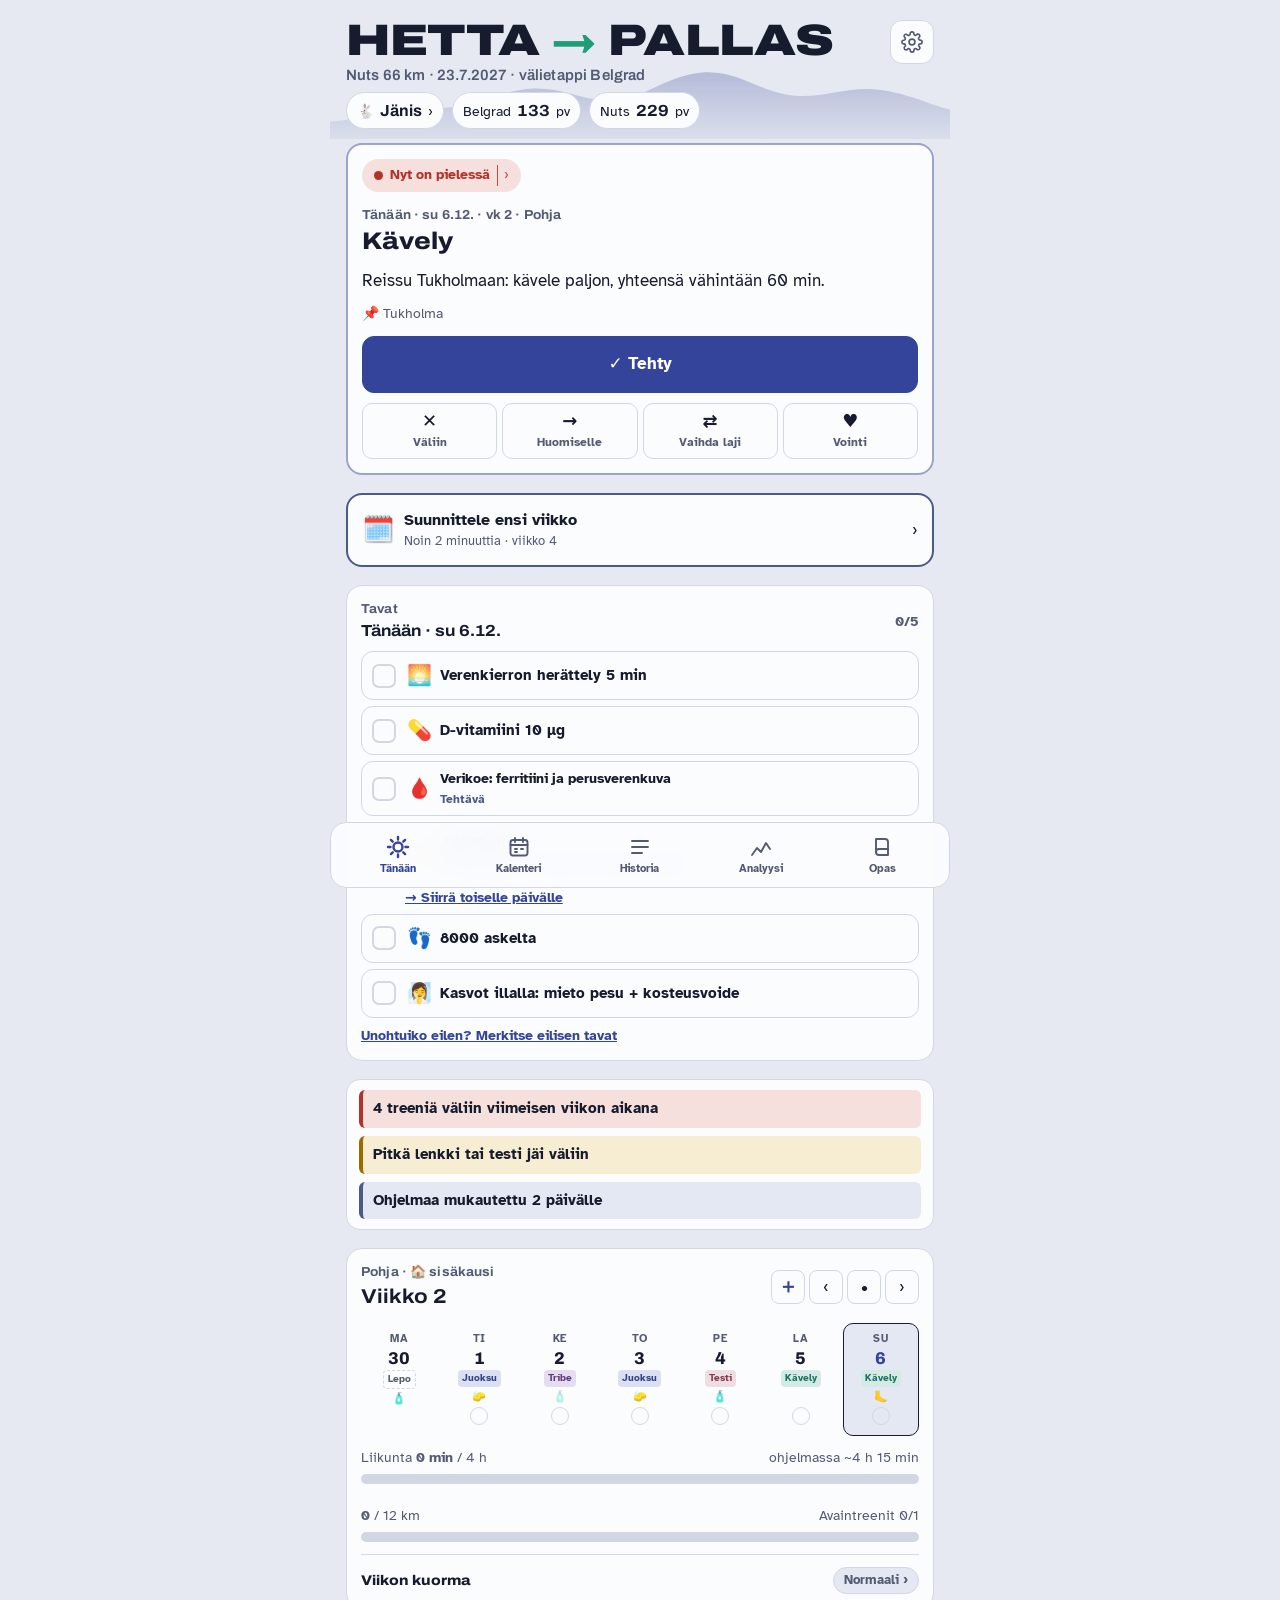
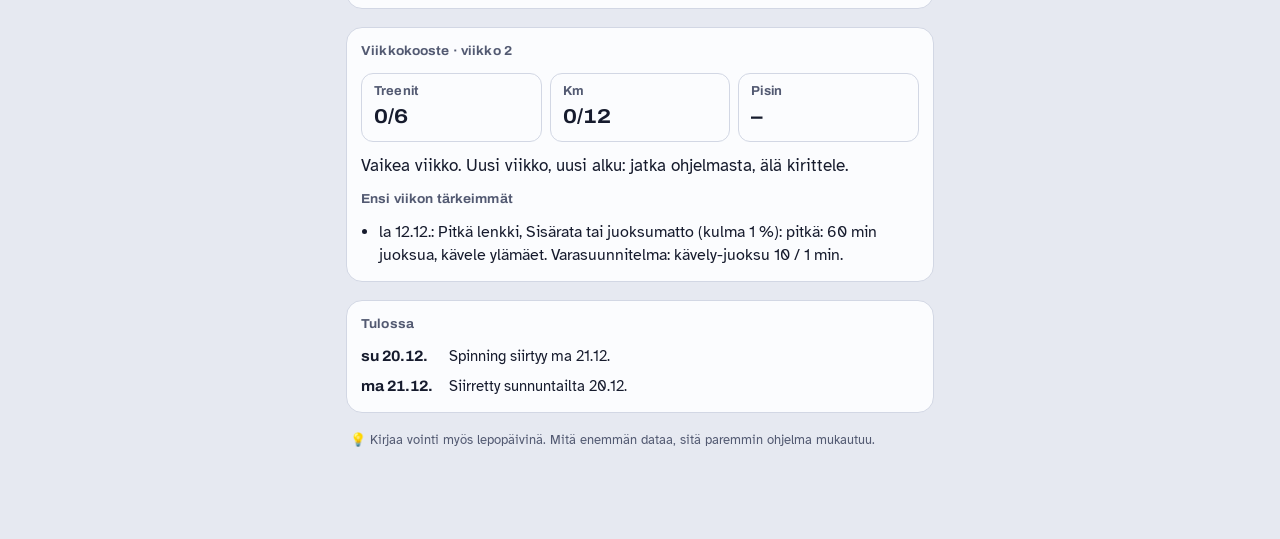
==== commit 2bfdb129: "Ohjelma alkaa to 26.11. beachvolleylla; aloitusviikon liikuntatavoite suhteutettu Co-Authored-By: Cl" ====
--- a/index.html
+++ b/index.html
@@ -984,17 +984,19 @@
 <div class="updbar" id="updBar" role="status" aria-live="polite" hidden><span>Uusi versio on valmis.</span><button class="btn primary" id="updGo" type="button">Päivitä nyt</button></div>
 <div class="restbar" id="restBar" hidden><span id="restTxt">Lepo</span><div class="track"><div class="fill" id="restFill"></div></div><button class="btn small" id="restSkip">Ohita</button></div>
 <canvas id="fx" hidden aria-hidden="true"></canvas>
-<script type="application/json" id="plan">[["L", "", ""], ["L", "", ""], ["L", "Ohjelma alkaa maanantaina 23.11.", "Ennen aloitusta"], ["L", "Pikkujoulut. Ohjelma alkaa maanantaina.", "Pikkujoulut"], ["L", "Ohjelma alkaa maanantaina 23.11.", "Ennen aloitusta"], ["L", "Ohjelma alkaa huomenna: lenkkarit ja juomapullo valmiiksi.", "Ennen aloitusta"], ["J", "Juoksumatto tai sisärata: kävely-juoksu 36 min: 8 min juoksu + 1 min kävely, toista 4×. Rauhallinen puhetahti. Ensimmäinen treeni: lopeta olo hyvänä, vaikka jaksaisit enemmän.", "Ohjelma alkaa!"], ["L", "Lepo eilisen ensimmäisen treenin jälkeen. Kävely käy.", "Nuts-ilmoittautuminen aukeaa klo 18"], ["J", "Juoksumatto tai sisärata: kävely-juoksu 35 min: 10 min juoksu + 1 min kävely, toista 3×. Ei lihaskuntoa tällä viikolla: torstain beachvolley hoitaa hypyt ja jalkojen voiman.", "Tribe vaihtui juoksuun (to beachvolley)"], ["PA", "Firman beachvolley 90 min. Lämmittele 10 min: hölkkä sekä nilkkojen ja pohkeiden pyörittely. Hiekka kuormittaa pohkeita ja akillesjännettä enemmän kuin juoksu: hyppää maltillisesti ja lopeta, jos akillesjänne kipeytyy.", "Firman beachvolley"], ["KA", "Kävely ulkona 30–40 min rauhallisesti, päivänvalossa jos mahdollista. Huomenna pitkä: ei muuta.", ""], ["P", "Sisärata tai juoksumatto (kulma 1 %): pitkä kävely-juoksu 45 min: 8 min juoksu + 1 min kävely, toista 5×. Rauhallinen puhetahti. Jos pohkeet ovat torstain hiekasta kipeät, lyhennä 35 minuuttiin.", "Juhlat illalla: pitkä lenkki aamulla"], ["L", "Darra: lepo, juo vettä.", "Juhlien jälkeinen päivä"], ["L", "", ""], ["JL", "Juoksumatto tai sisärata: kävely-juoksu 40 min: 15 min juoksu + 1 min kävely, toista 2×, loppu hölkäten. Heti perään lihaskunto A (25 min).", ""], ["T", "Tribe-tunti", ""], ["J", "Juoksumatto tai sisärata: kevyt 30 min yhtäjaksoista juoksua hyvin rauhallisesti. Säästä jalat huomiseen.", ""], ["X", "Juoksumatto tai sisärata: TESTI: 30 min yhtäjaksoista juoksua rauhallisesti. Jos 30 min tuntuu helpolta, jatka 40 minuuttiin. Jos ei onnistu, kävele tauot.", "Tarkistuspiste 1"], ["KA", "Reissu Tukholmaan: kävele kaupungilla vähintään 30 min.", "Tukholma"], ["KA", "Reissu Tukholmaan: kävele paljon, yhteensä vähintään 60 min.", "Tukholma"], ["L", "", ""], ["JL", "Juoksumatto tai sisärata: 40 min yhtäjaksoista juoksua rauhallisesti. Varasuunnitelma: kävely-juoksu 10 / 1 min. Perään lihaskunto D (10 min).", ""], ["JL", "Juoksumatto tai sisärata: 30 min hyvin kevyesti (noin 3,5 km) + lihaskunto A.", ""], ["J", "Juoksumatto tai sisärata: 40 min yhtäjaksoista juoksua rauhallisesti. Varasuunnitelma: kävely-juoksu 10 / 1 min.", ""], ["KA", "Kävely ulkona 30 min rauhallisesti. Huomenna pitkä.", ""], ["P", "Sisärata tai juoksumatto (kulma 1 %): pitkä: 60 min juoksua, kävele ylämäet. Varasuunnitelma: kävely-juoksu 10 / 1 min.", ""], ["S", "Spinning 30–45 min kevyesti, kevyt vastus.", ""], ["L", "", ""], ["JL", "Juoksumatto tai sisärata: 45 min yhtäjaksoista juoksua rauhallisesti. Perään lihaskunto D (10 min).", ""], ["J", "Juoksumatto tai sisärata: 30 min hyvin kevyesti (noin 3,5 km).", ""], ["JL", "Juoksumatto tai sisärata: 45 min yhtäjaksoista juoksua rauhallisesti + lihaskunto A.", ""], ["KA", "Kävely ulkona 40 min rauhallisesti. Huomenna pitkä.", ""], ["P", "Sisärata tai juoksumatto (kulma 1 %): pitkä: 70 min juoksua, kävele ylämäet.", ""], ["L", "Darra: lepo.", "Spinning siirtyy ma 21.12."], ["SH", "Spinning tai hiihto 45 min kevyesti.", "Siirretty sunnuntailta 20.12."], ["JL", "Juoksumatto tai sisärata: 45 min yhtäjaksoista juoksua rauhallisesti. Perään lihaskunto D (10 min).", ""], ["J", "Juoksumatto tai sisärata: 30 min hyvin kevyesti (noin 4 km).", ""], ["JL", "Juoksumatto tai sisärata: 45 min yhtäjaksoista juoksua rauhallisesti + lihaskunto A.", ""], ["L", "", ""], ["P", "Sisärata tai juoksumatto (kulma 1 %): pitkä: 75 min juoksua, kävele ylämäet.", ""], ["YM", "Ylämäkikävely 40 min: juoksumatto 10–15 % kulmassa tai portaat. Reipas, tasainen kävely, jyrkimmissä kädet reisillä. Syke kevyellä–keskiraskaalla tasolla. Alas kävellen tai hissillä.", ""], ["L", "", ""], ["JL", "Juoksumatto tai sisärata: 50 min yhtäjaksoista juoksua rauhallisesti. Perään lihaskunto D (10 min).", ""], ["J", "Juoksumatto tai sisärata: 35 min hyvin kevyesti (noin 4 km).", ""], ["JL", "Juoksumatto tai sisärata: 50 min yhtäjaksoista juoksua rauhallisesti + lihaskunto A.", ""], ["L", "", ""], ["P", "Sisärata tai juoksumatto (kulma 1 %): pitkä: 85 min juoksua, kävele ylämäet.", ""], ["YM", "Ylämäkikävely 45 min: juoksumatto 10–15 % kulmassa tai portaat. Reipas, tasainen kävely, jyrkimmissä kädet reisillä. Syke kevyellä–keskiraskaalla tasolla. Alas kävellen tai hissillä.", ""], ["X", "Juoksumatto tai sisärata: TESTI ennen matkaa: 45 min yhtäjaksoista juoksua rauhallisesti. Jos joulukuun testi ei mennyt läpi: 30 min.", "Tarkistuspiste 1b"], ["L", "Matka Costa Ricaan.", "Costa Rica 5.–24.1."], ["K", "Kuntopiiri 25 min ilman välineitä: lihaskunto A (askelnousut penkille, pohjenousut portaalla).", ""], ["J", "30 min kevyesti aikaisin aamulla viileässä. Juo reilusti.", ""], ["KA", "Rantakävely tai uinti 30–40 min aamulla viileässä.", ""], ["PT", "Patikointi 2 h mäkisessä maastossa, ylämäet reippaasti.", ""], ["L", "Uinti tai rantakävely, jos huvittaa.", ""], ["L", "Uinti tai kevyt kävely, jos huvittaa.", ""], ["J", "35–40 min kevyesti aamulla (noin 4–5 km).", ""], ["K", "Kuntopiiri 30 min + sykkeen nosto: 10× 30 s kovaa / 30 s kevyesti.", ""], ["J", "35–40 min kevyesti.", ""], ["L", "", ""], ["PT", "Patikointi 3 h. Korvaa pitkän lenkin: aikaa jaloilla.", ""], ["J", "30 min kevyesti, tai uinti tai surffi.", ""], ["L", "Uinti tai kevyt kävely, jos huvittaa.", ""], ["J", "40 min kevyesti, lopussa 6×20 s reippaat vedot.", ""], ["K", "Kuntopiiri 30 min + sykkeen nosto: 8× 1 min ylämäkeen kovaa, kävely alas.", ""], ["J", "40 min kevyesti.", ""], ["L", "", ""], ["PT", "Patikointi 3–4 h mäkisessä maastossa.", ""], ["L", "Paluumatka.", "Kotiin"], ["YM", "Ylämäkikävely 40 min: juoksumatto 10–15 % kulmassa tai portaat. Reipas, tasainen kävely, jyrkimmissä kädet reisillä. Syke kevyellä–keskiraskaalla tasolla. Kävele myös alas portaita tai rinnettä, ei hissillä: reidet tottuvat alamäkiin vähitellen.", ""], ["JL", "Juoksumatto tai sisärata: 6 km: 2 km lämmittely, 2 × 6 min kynnysvauhtia (välissä 2 min hölkkä), loppu kevyesti. Kynnysvauhti = rasitus 7/10, pystyt sanomaan vain muutaman sanan. Perään lihaskunto D (10 min).", ""], ["J", "Juoksumatto tai sisärata: 5 km hyvin kevyesti.", ""], ["JL", "Juoksumatto tai sisärata: 5 km rauhallisesti. Perään lihaskunto A.", ""], ["L", "", ""], ["P", "Sisärata tai juoksumatto (kulma 1 %): 12 km rauhallisesti. Kävele tarvittaessa.", ""], ["J", "Juoksumatto tai sisärata: 4 km kevyesti. Vaihtoehto: hiihto 60–75 min rauhallisesti.", ""], ["S", "Spinning 45 min kevyesti.", ""], ["JL", "Juoksumatto tai sisärata: 4 km, rauhallinen. Perään lihaskunto D (10 min).", "Nutsin edullisin hinta päättyy"], ["JL", "Juoksumatto tai sisärata: 4 km kevyesti + lihaskunto A.", ""], ["J", "Juoksumatto tai sisärata: 4 km rauhallisesti.", ""], ["L", "", ""], ["P", "Sisärata tai juoksumatto (kulma 1 %): 10 km rauhallisesti. Kävele tarvittaessa.", ""], ["J", "Juoksumatto tai sisärata: 3 km kevyesti. Vaihtoehto: hiihto 60–75 min rauhallisesti.", ""], ["YM", "Ylämäkikävely 45 min: juoksumatto 10–15 % kulmassa tai portaat. Reipas, tasainen kävely, jyrkimmissä kädet reisillä. Syke kevyellä–keskiraskaalla tasolla. Kävele myös alas portaita tai rinnettä, ei hissillä: reidet tottuvat alamäkiin vähitellen.", ""], ["JL", "Juoksumatto tai sisärata: 6 km: lämmittely 2 km, 8 × 45 s mäkivedot juoksumatolla 6–8 % kulmassa reippaasti, kävely alas, loppu kevyesti. Perään lihaskunto D (10 min).", ""], ["J", "Juoksumatto tai sisärata: 6 km hyvin kevyesti.", ""], ["JL", "Juoksumatto tai sisärata: 5 km rauhallisesti. Perään lihaskunto A.", ""], ["L", "", ""], ["P", "Sisärata tai juoksumatto (kulma 1 %): 15 km rauhallisesti. Juokse 5 min / kävele 1 min, kuten maratonilla.", ""], ["J", "Juoksumatto tai sisärata: 4 km kevyesti. Vaihtoehto: hiihto 60–75 min rauhallisesti.", ""], ["YM", "Ylämäkikävely 45 min: juoksumatto 10–15 % kulmassa tai portaat. Reipas, tasainen kävely, jyrkimmissä kädet reisillä. Syke kevyellä–keskiraskaalla tasolla. Kävele myös alas portaita tai rinnettä, ei hissillä: reidet tottuvat alamäkiin vähitellen.", ""], ["JL", "Juoksumatto tai sisärata: 7 km: lämmittely 2 km, 3 × 8 min kynnysvauhtia (välissä 2 min hölkkä), loppu kevyesti. Kynnysvauhti = rasitus 7/10, pystyt sanomaan vain muutaman sanan. Perään lihaskunto D (10 min).", ""], ["J", "Juoksumatto tai sisärata: 6 km hyvin kevyesti.", ""], ["JL", "Juoksumatto tai sisärata: 6 km rauhallisesti. Perään lihaskunto A.", ""], ["L", "", ""], ["P", "Sisärata tai juoksumatto (kulma 1 %): 17 km rauhallisesti. Juokse 5 min / kävele 1 min.", ""], ["J", "Juoksumatto tai sisärata: 5 km kevyesti. Vaihtoehto: hiihto 60–75 min rauhallisesti.", ""], ["YM", "Ylämäkikävely 50 min: juoksumatto 10–15 % kulmassa tai portaat. Reipas, tasainen kävely, jyrkimmissä kädet reisillä. Syke kevyellä–keskiraskaalla tasolla. Kävele myös alas portaita tai rinnettä, ei hissillä: reidet tottuvat alamäkiin vähitellen.", ""], ["JL", "Juoksumatto tai sisärata: 7 km, mäkivedot juoksumatolla 8×1 min 6–8 % kulmassa, palautus kävellen 0 %. Perään lihaskunto D (10 min).", ""], ["J", "Juoksumatto tai sisärata: 7 km hyvin kevyesti.", ""], ["JL", "Juoksumatto tai sisärata: 6 km rauhallisesti. Perään lihaskunto A.", ""], ["L", "", ""], ["P", "Sisärata tai juoksumatto (kulma 1 %): 20 km rauhallisesti. Juokse 5 min / kävele 1 min. Harjoittele tankkausta: geeli tai urheilujuoma 30–45 min välein. Voit jakaa kahteen osaan 5 min tauolla, jos matto puuduttaa.", ""], ["J", "Juoksumatto tai sisärata: 5 km kevyesti. Vaihtoehto: hiihto 60–75 min rauhallisesti.", ""], ["S", "Spinning 45 min kevyesti.", ""], ["JL", "Juoksumatto tai sisärata: 5 km, rauhallinen. Perään lihaskunto D (10 min).", ""], ["JL", "Juoksumatto tai sisärata: 5 km kevyesti + lihaskunto A.", ""], ["J", "Juoksumatto tai sisärata: 5 km rauhallisesti.", ""], ["L", "", ""], ["P", "Sisärata tai juoksumatto (kulma 1 %): 14 km rauhallisesti. Juokse 5 min / kävele 1 min.", ""], ["J", "Juoksumatto tai sisärata: 4 km kevyesti. Vaihtoehto: hiihto 60–75 min rauhallisesti.", ""], ["L", "", ""], ["JL", "Juoksumatto tai sisärata: 7 km, sisältää 2×10 min maratonvauhtia. Perään lihaskunto D (10 min).", ""], ["J", "Juoksumatto tai sisärata: 8 km hyvin kevyesti.", ""], ["JL", "Juoksumatto tai sisärata: 7 km rauhallisesti. Perään lihaskunto B.", ""], ["L", "", ""], ["P", "Sisärata tai juoksumatto (kulma 1 %): 24 km rauhallisesti. Juokse 5 min / kävele 1 min, tankkaus 30–45 min välein. Voit jakaa kahteen osaan 5 min tauolla, jos matto puuduttaa.", ""], ["J", "Juoksumatto tai sisärata: 7 km kevyesti. Vaihtoehto: hiihto 60–75 min rauhallisesti.", ""], ["L", "", ""], ["JL", "Juoksumatto tai sisärata: 8 km, sisältää 2×15 min maratonvauhtia. Perään lihaskunto D (10 min).", ""], ["J", "Juoksumatto tai sisärata: 8 km hyvin kevyesti.", ""], ["JL", "Juoksumatto tai sisärata: 7 km rauhallisesti. Perään lihaskunto B.", ""], ["L", "", ""], ["P", "Sisärata tai juoksumatto (kulma 1 %): 27 km rauhallisesti. Juokse 5 min / kävele 1 min, tankkaus 30–45 min välein. Voit jakaa kahteen osaan 5 min tauolla, jos matto puuduttaa.", ""], ["J", "Juoksumatto tai sisärata: 7 km kevyesti. Vaihtoehto: hiihto 60–75 min rauhallisesti.", ""], ["L", "", ""], ["JL", "Juoksumatto tai sisärata: 8 km, sisältää 3×10 min maratonvauhtia. Perään lihaskunto D (10 min).", ""], ["J", "Juoksumatto tai sisärata: 9 km hyvin kevyesti.", ""], ["JL", "Juoksumatto tai sisärata: 7 km rauhallisesti. Perään lihaskunto B.", ""], ["L", "", ""], ["P", "Sisärata tai juoksumatto (kulma 1 %): 30 km rauhallisesti. HUIPPULENKKI. Kisavarusteet ja kisaruoka, aamulähtö klo 8 kuten maratonilla. Voit jakaa kahteen osaan 5 min tauolla, jos matto puuduttaa.", "Tarkistuspiste 2"], ["J", "Juoksumatto tai sisärata: 7 km kevyesti. Vaihtoehto: hiihto 60–75 min rauhallisesti.", ""], ["L", "", ""], ["JL", "Juoksumatto tai sisärata: 7 km, sisältää 20 min maratonvauhtia. Perään lihaskunto D (10 min).", ""], ["J", "Juoksumatto tai sisärata: 7 km hyvin kevyesti.", "Belgradin nettiilmoittautuminen päättyy"], ["JL", "6 km rauhallisesti. Perään lihaskunto B. Ensimmäisiä ulkolenkkejä: lyhyt askel, rauhallinen vauhti.", ""], ["L", "", ""], ["P", "21 km rauhallisesti. Kenraaliharjoitus: kisavauhti, kisaruoka, kisakengät. Kauden ensimmäinen pitkä ulkona: asfaltti rasittaa pohkeita ja sääriä enemmän kuin matto, pidä vauhti rauhallisena.", ""], ["J", "5 km kevyesti.", ""], ["L", "", ""], ["J", "6 km, lopussa 4×20 s reippaat vedot.", ""], ["J", "5 km kevyesti.", ""], ["J", "5 km rauhallisesti.", ""], ["L", "", ""], ["P", "14 km rauhallisesti. Kevennys alkaa.", ""], ["J", "4 km kevyesti.", ""], ["L", "", ""], ["J", "6 km kevyesti + 4×20 s reippaat vedot.", ""], ["L", "", ""], ["J", "5 km kevyesti.", ""], ["L", "Matka Belgradiin. Juo ja syö hyvin.", ""], ["J", "3 km hölkkä + 3×20 s. Hae numerolappu.", ""], ["R", "BELGRADIN MARATON klo 8. Juokse 5 min / kävele 1 min alusta asti, tankkaa 30–45 min välein, aloita hitaammin kuin tuntuu.", "Maraton"], ["L", "Kävely 20–30 min, jos jalat sallivat.", ""], ["V", "Vapaa laji kevyesti 20–40 min: uinti, pyöräily, kävely tai jooga. Tai lepo, jos jalat ovat kipeät.", "Palautusviikko"], ["KA", "Kävely 40–50 min rauhallisesti: verenkierto vauhdittaa palautumista.", ""], ["V", "Vapaa laji kevyesti 20–40 min: uinti, pyöräily, kävely tai jooga. Tai lepo, jos jalat ovat kipeät.", ""], ["KA", "Kävely 40–50 min tai kevyt uinti.", ""], ["V", "Vapaa laji 30–45 min. Jos jalat ovat kunnossa, 3–5 km hölkkä käy myös.", ""], ["V", "Vapaa laji 45–60 min, esim. pitkä kävely, pyörälenkki tai uinti + rullaus.", ""], ["L", "", ""], ["J", "5 km kevyesti.", ""], ["TL", "Tribe-tunti kevyesti tai lihaskunto B", ""], ["J", "6 km rauhallisesti.", ""], ["L", "", ""], ["P", "12 km rauhallisesti, mieluiten polulla. Alamäet juosten: lyhyt nopea askel, älä jarruta kantapäällä.", ""], ["J", "5 km kevyesti.", ""], ["L", "", ""], ["J", "8 km polulla: lämmittely, 6 × 1–2 min alamäkeen reippaasti lyhyellä nopealla askeleella, ylös kävellen. Katse 2–3 askelta eteen.", ""], ["JL", "6 km hyvin kevyesti + lihaskunto C.", ""], ["J", "8 km polulla: 2 km lämmittely, 3 × 8 min kynnysvauhtia (välissä 2 min hölkkä), loppu kevyesti. Kynnysvauhti = rasitus 7–8/10, puhe katkeilee.", ""], ["L", "", ""], ["P", "2,5 h rauhallisesti polulla, kävele ylämäet. Alamäet juosten: lyhyt nopea askel, älä jarruta kantapäällä.", ""], ["J", "6 km kevyesti.", ""], ["L", "", ""], ["J", "9 km mäkisessä maastossa: 8 × 2 min ylämäkeen juosten reippaasti (kova mutta hallittu), alas kävellen tai hölkäten. Ylämäkivoima on 9 h:n tavoitteen avain.", ""], ["JL", "7 km hyvin kevyesti + lihaskunto C.", ""], ["J", "9 km polulla: 2 × 12 min kynnysvauhtia, välissä 3 min hölkkä. Kynnysvauhti = rasitus 7–8/10, puhe katkeilee.", ""], ["J", "5 km hyvin kevyesti.", ""], ["P", "3 h polulla, kävele jyrkät ylämäet. Viimeiset 45 min tavoiteteholla. Tavoiteteho = reipas, mutta jaksaisit jatkaa tunteja (9 h:n kisavauhti). Kisavarusteet ja reppu testiin.", ""], ["J", "8 km kevyesti väsynein jaloin.", ""], ["L", "", ""], ["J", "9 km: alamäkivedot 8 × 1 min (pitkä loiva rinne), paino eteen, kevyet nopeat askeleet. Perään 6 × 1 min ylämäkeen juosten reippaasti.", ""], ["JL", "7 km hyvin kevyesti + lihaskunto C.", ""], ["J", "10 km polulla: 3 × 10 min kynnysvauhtia, mieluiten loivaan ylämäkeen. Kynnysvauhti = rasitus 7–8/10, puhe katkeilee.", ""], ["J", "5 km hyvin kevyesti.", ""], ["P", "3,5 h polulla, lähtö klo 15 kuten kisassa. Ylämäet sauvoilla reippaasti kävellen, toinen tunti tavoiteteholla.", ""], ["P", "1,5 h kevyesti väsynein jaloin (kaksoispäivä).", ""], ["L", "", ""], ["J", "7 km rauhallisesti.", ""], ["S", "Spinning 45 min palauttavasti.", ""], ["JL", "6 km rauhallisesti + lihaskunto C.", ""], ["J", "5 km hyvin kevyesti.", ""], ["P", "2 h rauhallisesti polulla. Alamäet juosten: lyhyt nopea askel, älä jarruta kantapäällä.", ""], ["J", "8 km kevyesti.", ""], ["L", "", ""], ["J", "9 km: alamäkivedot 10 × 1–2 min, ylämäet sauvoilla reippaasti kävellen. Harjoittele kävelyn ja juoksun vaihtoa nopeasti.", ""], ["JL", "8 km hyvin kevyesti + lihaskunto C.", ""], ["J", "10 km polulla: 2 × 20 min kynnysvauhtia, välissä 4 min hölkkä. Kynnysvauhti = rasitus 7–8/10, puhe katkeilee.", ""], ["J", "5 km hyvin kevyesti.", ""], ["P", "5 h tunturi- tai mäkimaastossa, sauvat jos käytät. Keskimmäiset 2 h tavoiteteholla. Tavoiteteho = reipas, mutta jaksaisit jatkaa tunteja (9 h:n kisavauhti). Tankkaa kuten kisassa. Etsi pitkä nousu (esim. hiihtokeskuksen rinne) ja toista se.", ""], ["P", "1,5 h kevyesti väsynein jaloin (kaksoispäivä).", ""], ["L", "", ""], ["J", "9 km mäkisessä maastossa: 10 × 2 min ylämäkeen juosten reippaasti, alas hölkäten.", ""], ["JL", "7 km hyvin kevyesti + lihaskunto C.", ""], ["J", "5 km hyvin kevyesti. Ei kynnystreeniä tällä viikolla: viikon pääosa on perjantain kisasimulaatio.", ""], ["P", "KISASIMULAATIO: Nuuksio Classic -reitti 42 km (+820 m), lähtö klo 15 kuten Nutsissa. Lounas klo 11–12 ja välipala klo 14 kuten kisapäivänä. Ensimmäinen tunti liian helposti, ylämäet reippaasti kävellen, viimeinen tunti tavoiteteholla. Täysi tankkaus 60 g/h, kisavarusteet ja reppu. Reitin GPX: tracedetrail.fr → Nuuksio Classic. Varmista paluu illalla (viimeinen bussi tai kyyti).", "Kovin viikko · kisasimulaatio"], ["P", "1–1,5 h kevyesti väsynein jaloin (kaksoispäivä), mieluiten aamupäivällä. Illalla keikka: juo ja syö hyvin.", "Foo Fighters"], ["L", "Lepo keikan jälkeen. Kävely käy.", ""], ["L", "", ""], ["J", "7 km rauhallisesti.", ""], ["S", "Spinning 45 min palauttavasti.", ""], ["JL", "7 km rauhallisesti + lihaskunto C.", ""], ["J", "5 km hyvin kevyesti.", ""], ["P", "2,5 h rauhallisesti polulla. Alamäet juosten: lyhyt nopea askel, älä jarruta kantapäällä.", ""], ["J", "8 km kevyesti.", ""], ["L", "", ""], ["J", "8 km kevyesti + 4×20 s reippaat vedot.", ""], ["J", "6 km hyvin kevyesti.", ""], ["J", "6 km kevyesti.", ""], ["J", "20 min hölkkä + 3×20 s.", ""], ["X", "TESTI Pirkan Taipaleella: Ruoveden keskustasta (koulu/urheilukenttä) Helvetinjärvelle n. 30 km + lyhyt kierros puistossa, yhteensä 5–6 h. Lähtö klo 15, jos onnistuu. Kisavarusteet, kisaruoka, kisavauhti. Sovi nouto Helvetinjärven parkkipaikalta. Juokse tasaisen reippaasti kisateholla, ei maksimia. Tavoitteen mittari: alle 3:25 → alle 9 h realistinen; 3:25–3:50 → 9–10 h; yli 3:50 → tähtää 10–11 h:iin.", "Tarkistuspiste 3, juhannus mökillä"], ["L", "Lepo tai kevyt kävely.", ""], ["L", "", ""], ["J", "6 km palauttavasti.", ""], ["SL", "Spinning 45 min palauttavasti tai lihaskunto C.", ""], ["J", "8 km rauhallisesti.", ""], ["J", "6 km kevyesti.", ""], ["P", "3,5 h rauhallisesti polulla. Alamäet juosten: lyhyt nopea askel, älä jarruta kantapäällä.", ""], ["J", "6 km kevyesti.", ""], ["L", "", ""], ["J", "7 km, sisältää 6×1 min reippaasti.", ""], ["J", "6 km hyvin kevyesti. Perään 15 min rullaus ja venyttely.", ""], ["J", "7 km rauhallisesti.", ""], ["L", "", ""], ["P", "2,5 h rauhallisesti polulla.", ""], ["J", "6 km kevyesti.", ""], ["L", "", ""], ["J", "6 km + 4×20 s reippaat vedot.", ""], ["KA", "Kävely 40 min tai kevyt uinti. Ei mitään raskasta.", ""], ["J", "5 km rauhallisesti.", ""], ["L", "", ""], ["P", "1,5 h kevyesti polulla. Ei mitään uutta.", ""], ["J", "4 km kevyesti.", "Pakkaa varusteet"], ["L", "", ""], ["J", "5 km kevyesti + 4×20 s.", ""], ["J", "20 min kevyt hölkkä.", ""], ["L", "Matka Hettaan, syö hyvin.", "Paluukuljetus Pallakselta sovittu?"], ["R", "NUTS 66 KM, Hetta–Pallas, lähtö klo 15.", "Nuts 66 km"]]</script>
+<script type="application/json" id="plan">[["L", "", ""], ["L", "", ""], ["L", "Ohjelma alkaa maanantaina 23.11.", "Ennen aloitusta"], ["L", "Pikkujoulut. Ohjelma alkaa maanantaina.", "Pikkujoulut"], ["L", "Ohjelma alkaa maanantaina 23.11.", "Ennen aloitusta"], ["L", "Ohjelma alkaa huomenna: lenkkarit ja juomapullo valmiiksi.", "Ennen aloitusta"], ["L", "Ohjelma alkaa torstaina 26.11.", "Ennen aloitusta"], ["L", "Ohjelma alkaa torstaina 26.11.", "Nuts-ilmoittautuminen aukeaa klo 18"], ["L", "Ohjelma alkaa huomenna beachvolleylla: hiekalle paljain jaloin tai hiekkasukissa, juomapullo mukaan.", "Ennen aloitusta"], ["PA", "Firman beachvolley 90 min. Lämmittele 10 min: hölkkä sekä nilkkojen ja pohkeiden pyörittely. Hiekka kuormittaa pohkeita ja akillesjännettä enemmän kuin juoksu: hyppää maltillisesti ja lopeta, jos akillesjänne kipeytyy. Ohjelman ensimmäinen treeni: nauti, tulos ei ratkaise mitään.", "Ohjelma alkaa! · Firman beachvolley"], ["KA", "Kävely ulkona 30–40 min rauhallisesti, päivänvalossa jos mahdollista. Huomenna pitkä: ei muuta.", ""], ["P", "Sisärata tai juoksumatto (kulma 1 %): pitkä kävely-juoksu 45 min: 8 min juoksu + 1 min kävely, toista 5×. Ohjelman ensimmäinen juoksu: rauhallinen puhetahti, lopeta olo hyvänä, vaikka jaksaisit enemmän. Jos pohkeet ovat torstain hiekasta kipeät, lyhennä 35 minuuttiin.", "Juhlat illalla: pitkä lenkki aamulla"], ["L", "Darra: lepo, juo vettä.", "Juhlien jälkeinen päivä"], ["L", "", ""], ["JL", "Juoksumatto tai sisärata: kävely-juoksu 40 min: 15 min juoksu + 1 min kävely, toista 2×, loppu hölkäten. Heti perään lihaskunto A (25 min).", ""], ["T", "Tribe-tunti", ""], ["J", "Juoksumatto tai sisärata: kevyt 30 min yhtäjaksoista juoksua hyvin rauhallisesti. Säästä jalat huomiseen.", ""], ["X", "Juoksumatto tai sisärata: TESTI: 30 min yhtäjaksoista juoksua rauhallisesti. Jos 30 min tuntuu helpolta, jatka 40 minuuttiin. Jos ei onnistu, kävele tauot.", "Tarkistuspiste 1"], ["KA", "Reissu Tukholmaan: kävele kaupungilla vähintään 30 min.", "Tukholma"], ["KA", "Reissu Tukholmaan: kävele paljon, yhteensä vähintään 60 min.", "Tukholma"], ["L", "", ""], ["JL", "Juoksumatto tai sisärata: 40 min yhtäjaksoista juoksua rauhallisesti. Varasuunnitelma: kävely-juoksu 10 / 1 min. Perään lihaskunto D (10 min).", ""], ["JL", "Juoksumatto tai sisärata: 30 min hyvin kevyesti (noin 3,5 km) + lihaskunto A.", ""], ["J", "Juoksumatto tai sisärata: 40 min yhtäjaksoista juoksua rauhallisesti. Varasuunnitelma: kävely-juoksu 10 / 1 min.", ""], ["KA", "Kävely ulkona 30 min rauhallisesti. Huomenna pitkä.", ""], ["P", "Sisärata tai juoksumatto (kulma 1 %): pitkä: 60 min juoksua, kävele ylämäet. Varasuunnitelma: kävely-juoksu 10 / 1 min.", ""], ["S", "Spinning 30–45 min kevyesti, kevyt vastus.", ""], ["L", "", ""], ["JL", "Juoksumatto tai sisärata: 45 min yhtäjaksoista juoksua rauhallisesti. Perään lihaskunto D (10 min).", ""], ["J", "Juoksumatto tai sisärata: 30 min hyvin kevyesti (noin 3,5 km).", ""], ["JL", "Juoksumatto tai sisärata: 45 min yhtäjaksoista juoksua rauhallisesti + lihaskunto A.", ""], ["KA", "Kävely ulkona 40 min rauhallisesti. Huomenna pitkä.", ""], ["P", "Sisärata tai juoksumatto (kulma 1 %): pitkä: 70 min juoksua, kävele ylämäet.", ""], ["L", "Darra: lepo.", "Spinning siirtyy ma 21.12."], ["SH", "Spinning tai hiihto 45 min kevyesti.", "Siirretty sunnuntailta 20.12."], ["JL", "Juoksumatto tai sisärata: 45 min yhtäjaksoista juoksua rauhallisesti. Perään lihaskunto D (10 min).", ""], ["J", "Juoksumatto tai sisärata: 30 min hyvin kevyesti (noin 4 km).", ""], ["JL", "Juoksumatto tai sisärata: 45 min yhtäjaksoista juoksua rauhallisesti + lihaskunto A.", ""], ["L", "", ""], ["P", "Sisärata tai juoksumatto (kulma 1 %): pitkä: 75 min juoksua, kävele ylämäet.", ""], ["YM", "Ylämäkikävely 40 min: juoksumatto 10–15 % kulmassa tai portaat. Reipas, tasainen kävely, jyrkimmissä kädet reisillä. Syke kevyellä–keskiraskaalla tasolla. Alas kävellen tai hissillä.", ""], ["L", "", ""], ["JL", "Juoksumatto tai sisärata: 50 min yhtäjaksoista juoksua rauhallisesti. Perään lihaskunto D (10 min).", ""], ["J", "Juoksumatto tai sisärata: 35 min hyvin kevyesti (noin 4 km).", ""], ["JL", "Juoksumatto tai sisärata: 50 min yhtäjaksoista juoksua rauhallisesti + lihaskunto A.", ""], ["L", "", ""], ["P", "Sisärata tai juoksumatto (kulma 1 %): pitkä: 85 min juoksua, kävele ylämäet.", ""], ["YM", "Ylämäkikävely 45 min: juoksumatto 10–15 % kulmassa tai portaat. Reipas, tasainen kävely, jyrkimmissä kädet reisillä. Syke kevyellä–keskiraskaalla tasolla. Alas kävellen tai hissillä.", ""], ["X", "Juoksumatto tai sisärata: TESTI ennen matkaa: 45 min yhtäjaksoista juoksua rauhallisesti. Jos joulukuun testi ei mennyt läpi: 30 min.", "Tarkistuspiste 1b"], ["L", "Matka Costa Ricaan.", "Costa Rica 5.–24.1."], ["K", "Kuntopiiri 25 min ilman välineitä: lihaskunto A (askelnousut penkille, pohjenousut portaalla).", ""], ["J", "30 min kevyesti aikaisin aamulla viileässä. Juo reilusti.", ""], ["KA", "Rantakävely tai uinti 30–40 min aamulla viileässä.", ""], ["PT", "Patikointi 2 h mäkisessä maastossa, ylämäet reippaasti.", ""], ["L", "Uinti tai rantakävely, jos huvittaa.", ""], ["L", "Uinti tai kevyt kävely, jos huvittaa.", ""], ["J", "35–40 min kevyesti aamulla (noin 4–5 km).", ""], ["K", "Kuntopiiri 30 min + sykkeen nosto: 10× 30 s kovaa / 30 s kevyesti.", ""], ["J", "35–40 min kevyesti.", ""], ["L", "", ""], ["PT", "Patikointi 3 h. Korvaa pitkän lenkin: aikaa jaloilla.", ""], ["J", "30 min kevyesti, tai uinti tai surffi.", ""], ["L", "Uinti tai kevyt kävely, jos huvittaa.", ""], ["J", "40 min kevyesti, lopussa 6×20 s reippaat vedot.", ""], ["K", "Kuntopiiri 30 min + sykkeen nosto: 8× 1 min ylämäkeen kovaa, kävely alas.", ""], ["J", "40 min kevyesti.", ""], ["L", "", ""], ["PT", "Patikointi 3–4 h mäkisessä maastossa.", ""], ["L", "Paluumatka.", "Kotiin"], ["YM", "Ylämäkikävely 40 min: juoksumatto 10–15 % kulmassa tai portaat. Reipas, tasainen kävely, jyrkimmissä kädet reisillä. Syke kevyellä–keskiraskaalla tasolla. Kävele myös alas portaita tai rinnettä, ei hissillä: reidet tottuvat alamäkiin vähitellen.", ""], ["JL", "Juoksumatto tai sisärata: 6 km: 2 km lämmittely, 2 × 6 min kynnysvauhtia (välissä 2 min hölkkä), loppu kevyesti. Kynnysvauhti = rasitus 7/10, pystyt sanomaan vain muutaman sanan. Perään lihaskunto D (10 min).", ""], ["J", "Juoksumatto tai sisärata: 5 km hyvin kevyesti.", ""], ["JL", "Juoksumatto tai sisärata: 5 km rauhallisesti. Perään lihaskunto A.", ""], ["L", "", ""], ["P", "Sisärata tai juoksumatto (kulma 1 %): 12 km rauhallisesti. Kävele tarvittaessa.", ""], ["J", "Juoksumatto tai sisärata: 4 km kevyesti. Vaihtoehto: hiihto 60–75 min rauhallisesti.", ""], ["S", "Spinning 45 min kevyesti.", ""], ["JL", "Juoksumatto tai sisärata: 4 km, rauhallinen. Perään lihaskunto D (10 min).", "Nutsin edullisin hinta päättyy"], ["JL", "Juoksumatto tai sisärata: 4 km kevyesti + lihaskunto A.", ""], ["J", "Juoksumatto tai sisärata: 4 km rauhallisesti.", ""], ["L", "", ""], ["P", "Sisärata tai juoksumatto (kulma 1 %): 10 km rauhallisesti. Kävele tarvittaessa.", ""], ["J", "Juoksumatto tai sisärata: 3 km kevyesti. Vaihtoehto: hiihto 60–75 min rauhallisesti.", ""], ["YM", "Ylämäkikävely 45 min: juoksumatto 10–15 % kulmassa tai portaat. Reipas, tasainen kävely, jyrkimmissä kädet reisillä. Syke kevyellä–keskiraskaalla tasolla. Kävele myös alas portaita tai rinnettä, ei hissillä: reidet tottuvat alamäkiin vähitellen.", ""], ["JL", "Juoksumatto tai sisärata: 6 km: lämmittely 2 km, 8 × 45 s mäkivedot juoksumatolla 6–8 % kulmassa reippaasti, kävely alas, loppu kevyesti. Perään lihaskunto D (10 min).", ""], ["J", "Juoksumatto tai sisärata: 6 km hyvin kevyesti.", ""], ["JL", "Juoksumatto tai sisärata: 5 km rauhallisesti. Perään lihaskunto A.", ""], ["L", "", ""], ["P", "Sisärata tai juoksumatto (kulma 1 %): 15 km rauhallisesti. Juokse 5 min / kävele 1 min, kuten maratonilla.", ""], ["J", "Juoksumatto tai sisärata: 4 km kevyesti. Vaihtoehto: hiihto 60–75 min rauhallisesti.", ""], ["YM", "Ylämäkikävely 45 min: juoksumatto 10–15 % kulmassa tai portaat. Reipas, tasainen kävely, jyrkimmissä kädet reisillä. Syke kevyellä–keskiraskaalla tasolla. Kävele myös alas portaita tai rinnettä, ei hissillä: reidet tottuvat alamäkiin vähitellen.", ""], ["JL", "Juoksumatto tai sisärata: 7 km: lämmittely 2 km, 3 × 8 min kynnysvauhtia (välissä 2 min hölkkä), loppu kevyesti. Kynnysvauhti = rasitus 7/10, pystyt sanomaan vain muutaman sanan. Perään lihaskunto D (10 min).", ""], ["J", "Juoksumatto tai sisärata: 6 km hyvin kevyesti.", ""], ["JL", "Juoksumatto tai sisärata: 6 km rauhallisesti. Perään lihaskunto A.", ""], ["L", "", ""], ["P", "Sisärata tai juoksumatto (kulma 1 %): 17 km rauhallisesti. Juokse 5 min / kävele 1 min.", ""], ["J", "Juoksumatto tai sisärata: 5 km kevyesti. Vaihtoehto: hiihto 60–75 min rauhallisesti.", ""], ["YM", "Ylämäkikävely 50 min: juoksumatto 10–15 % kulmassa tai portaat. Reipas, tasainen kävely, jyrkimmissä kädet reisillä. Syke kevyellä–keskiraskaalla tasolla. Kävele myös alas portaita tai rinnettä, ei hissillä: reidet tottuvat alamäkiin vähitellen.", ""], ["JL", "Juoksumatto tai sisärata: 7 km, mäkivedot juoksumatolla 8×1 min 6–8 % kulmassa, palautus kävellen 0 %. Perään lihaskunto D (10 min).", ""], ["J", "Juoksumatto tai sisärata: 7 km hyvin kevyesti.", ""], ["JL", "Juoksumatto tai sisärata: 6 km rauhallisesti. Perään lihaskunto A.", ""], ["L", "", ""], ["P", "Sisärata tai juoksumatto (kulma 1 %): 20 km rauhallisesti. Juokse 5 min / kävele 1 min. Harjoittele tankkausta: geeli tai urheilujuoma 30–45 min välein. Voit jakaa kahteen osaan 5 min tauolla, jos matto puuduttaa.", ""], ["J", "Juoksumatto tai sisärata: 5 km kevyesti. Vaihtoehto: hiihto 60–75 min rauhallisesti.", ""], ["S", "Spinning 45 min kevyesti.", ""], ["JL", "Juoksumatto tai sisärata: 5 km, rauhallinen. Perään lihaskunto D (10 min).", ""], ["JL", "Juoksumatto tai sisärata: 5 km kevyesti + lihaskunto A.", ""], ["J", "Juoksumatto tai sisärata: 5 km rauhallisesti.", ""], ["L", "", ""], ["P", "Sisärata tai juoksumatto (kulma 1 %): 14 km rauhallisesti. Juokse 5 min / kävele 1 min.", ""], ["J", "Juoksumatto tai sisärata: 4 km kevyesti. Vaihtoehto: hiihto 60–75 min rauhallisesti.", ""], ["L", "", ""], ["JL", "Juoksumatto tai sisärata: 7 km, sisältää 2×10 min maratonvauhtia. Perään lihaskunto D (10 min).", ""], ["J", "Juoksumatto tai sisärata: 8 km hyvin kevyesti.", ""], ["JL", "Juoksumatto tai sisärata: 7 km rauhallisesti. Perään lihaskunto B.", ""], ["L", "", ""], ["P", "Sisärata tai juoksumatto (kulma 1 %): 24 km rauhallisesti. Juokse 5 min / kävele 1 min, tankkaus 30–45 min välein. Voit jakaa kahteen osaan 5 min tauolla, jos matto puuduttaa.", ""], ["J", "Juoksumatto tai sisärata: 7 km kevyesti. Vaihtoehto: hiihto 60–75 min rauhallisesti.", ""], ["L", "", ""], ["JL", "Juoksumatto tai sisärata: 8 km, sisältää 2×15 min maratonvauhtia. Perään lihaskunto D (10 min).", ""], ["J", "Juoksumatto tai sisärata: 8 km hyvin kevyesti.", ""], ["JL", "Juoksumatto tai sisärata: 7 km rauhallisesti. Perään lihaskunto B.", ""], ["L", "", ""], ["P", "Sisärata tai juoksumatto (kulma 1 %): 27 km rauhallisesti. Juokse 5 min / kävele 1 min, tankkaus 30–45 min välein. Voit jakaa kahteen osaan 5 min tauolla, jos matto puuduttaa.", ""], ["J", "Juoksumatto tai sisärata: 7 km kevyesti. Vaihtoehto: hiihto 60–75 min rauhallisesti.", ""], ["L", "", ""], ["JL", "Juoksumatto tai sisärata: 8 km, sisältää 3×10 min maratonvauhtia. Perään lihaskunto D (10 min).", ""], ["J", "Juoksumatto tai sisärata: 9 km hyvin kevyesti.", ""], ["JL", "Juoksumatto tai sisärata: 7 km rauhallisesti. Perään lihaskunto B.", ""], ["L", "", ""], ["P", "Sisärata tai juoksumatto (kulma 1 %): 30 km rauhallisesti. HUIPPULENKKI. Kisavarusteet ja kisaruoka, aamulähtö klo 8 kuten maratonilla. Voit jakaa kahteen osaan 5 min tauolla, jos matto puuduttaa.", "Tarkistuspiste 2"], ["J", "Juoksumatto tai sisärata: 7 km kevyesti. Vaihtoehto: hiihto 60–75 min rauhallisesti.", ""], ["L", "", ""], ["JL", "Juoksumatto tai sisärata: 7 km, sisältää 20 min maratonvauhtia. Perään lihaskunto D (10 min).", ""], ["J", "Juoksumatto tai sisärata: 7 km hyvin kevyesti.", "Belgradin nettiilmoittautuminen päättyy"], ["JL", "6 km rauhallisesti. Perään lihaskunto B. Ensimmäisiä ulkolenkkejä: lyhyt askel, rauhallinen vauhti.", ""], ["L", "", ""], ["P", "21 km rauhallisesti. Kenraaliharjoitus: kisavauhti, kisaruoka, kisakengät. Kauden ensimmäinen pitkä ulkona: asfaltti rasittaa pohkeita ja sääriä enemmän kuin matto, pidä vauhti rauhallisena.", ""], ["J", "5 km kevyesti.", ""], ["L", "", ""], ["J", "6 km, lopussa 4×20 s reippaat vedot.", ""], ["J", "5 km kevyesti.", ""], ["J", "5 km rauhallisesti.", ""], ["L", "", ""], ["P", "14 km rauhallisesti. Kevennys alkaa.", ""], ["J", "4 km kevyesti.", ""], ["L", "", ""], ["J", "6 km kevyesti + 4×20 s reippaat vedot.", ""], ["L", "", ""], ["J", "5 km kevyesti.", ""], ["L", "Matka Belgradiin. Juo ja syö hyvin.", ""], ["J", "3 km hölkkä + 3×20 s. Hae numerolappu.", ""], ["R", "BELGRADIN MARATON klo 8. Juokse 5 min / kävele 1 min alusta asti, tankkaa 30–45 min välein, aloita hitaammin kuin tuntuu.", "Maraton"], ["L", "Kävely 20–30 min, jos jalat sallivat.", ""], ["V", "Vapaa laji kevyesti 20–40 min: uinti, pyöräily, kävely tai jooga. Tai lepo, jos jalat ovat kipeät.", "Palautusviikko"], ["KA", "Kävely 40–50 min rauhallisesti: verenkierto vauhdittaa palautumista.", ""], ["V", "Vapaa laji kevyesti 20–40 min: uinti, pyöräily, kävely tai jooga. Tai lepo, jos jalat ovat kipeät.", ""], ["KA", "Kävely 40–50 min tai kevyt uinti.", ""], ["V", "Vapaa laji 30–45 min. Jos jalat ovat kunnossa, 3–5 km hölkkä käy myös.", ""], ["V", "Vapaa laji 45–60 min, esim. pitkä kävely, pyörälenkki tai uinti + rullaus.", ""], ["L", "", ""], ["J", "5 km kevyesti.", ""], ["TL", "Tribe-tunti kevyesti tai lihaskunto B", ""], ["J", "6 km rauhallisesti.", ""], ["L", "", ""], ["P", "12 km rauhallisesti, mieluiten polulla. Alamäet juosten: lyhyt nopea askel, älä jarruta kantapäällä.", ""], ["J", "5 km kevyesti.", ""], ["L", "", ""], ["J", "8 km polulla: lämmittely, 6 × 1–2 min alamäkeen reippaasti lyhyellä nopealla askeleella, ylös kävellen. Katse 2–3 askelta eteen.", ""], ["JL", "6 km hyvin kevyesti + lihaskunto C.", ""], ["J", "8 km polulla: 2 km lämmittely, 3 × 8 min kynnysvauhtia (välissä 2 min hölkkä), loppu kevyesti. Kynnysvauhti = rasitus 7–8/10, puhe katkeilee.", ""], ["L", "", ""], ["P", "2,5 h rauhallisesti polulla, kävele ylämäet. Alamäet juosten: lyhyt nopea askel, älä jarruta kantapäällä.", ""], ["J", "6 km kevyesti.", ""], ["L", "", ""], ["J", "9 km mäkisessä maastossa: 8 × 2 min ylämäkeen juosten reippaasti (kova mutta hallittu), alas kävellen tai hölkäten. Ylämäkivoima on 9 h:n tavoitteen avain.", ""], ["JL", "7 km hyvin kevyesti + lihaskunto C.", ""], ["J", "9 km polulla: 2 × 12 min kynnysvauhtia, välissä 3 min hölkkä. Kynnysvauhti = rasitus 7–8/10, puhe katkeilee.", ""], ["J", "5 km hyvin kevyesti.", ""], ["P", "3 h polulla, kävele jyrkät ylämäet. Viimeiset 45 min tavoiteteholla. Tavoiteteho = reipas, mutta jaksaisit jatkaa tunteja (9 h:n kisavauhti). Kisavarusteet ja reppu testiin.", ""], ["J", "8 km kevyesti väsynein jaloin.", ""], ["L", "", ""], ["J", "9 km: alamäkivedot 8 × 1 min (pitkä loiva rinne), paino eteen, kevyet nopeat askeleet. Perään 6 × 1 min ylämäkeen juosten reippaasti.", ""], ["JL", "7 km hyvin kevyesti + lihaskunto C.", ""], ["J", "10 km polulla: 3 × 10 min kynnysvauhtia, mieluiten loivaan ylämäkeen. Kynnysvauhti = rasitus 7–8/10, puhe katkeilee.", ""], ["J", "5 km hyvin kevyesti.", ""], ["P", "3,5 h polulla, lähtö klo 15 kuten kisassa. Ylämäet sauvoilla reippaasti kävellen, toinen tunti tavoiteteholla.", ""], ["P", "1,5 h kevyesti väsynein jaloin (kaksoispäivä).", ""], ["L", "", ""], ["J", "7 km rauhallisesti.", ""], ["S", "Spinning 45 min palauttavasti.", ""], ["JL", "6 km rauhallisesti + lihaskunto C.", ""], ["J", "5 km hyvin kevyesti.", ""], ["P", "2 h rauhallisesti polulla. Alamäet juosten: lyhyt nopea askel, älä jarruta kantapäällä.", ""], ["J", "8 km kevyesti.", ""], ["L", "", ""], ["J", "9 km: alamäkivedot 10 × 1–2 min, ylämäet sauvoilla reippaasti kävellen. Harjoittele kävelyn ja juoksun vaihtoa nopeasti.", ""], ["JL", "8 km hyvin kevyesti + lihaskunto C.", ""], ["J", "10 km polulla: 2 × 20 min kynnysvauhtia, välissä 4 min hölkkä. Kynnysvauhti = rasitus 7–8/10, puhe katkeilee.", ""], ["J", "5 km hyvin kevyesti.", ""], ["P", "5 h tunturi- tai mäkimaastossa, sauvat jos käytät. Keskimmäiset 2 h tavoiteteholla. Tavoiteteho = reipas, mutta jaksaisit jatkaa tunteja (9 h:n kisavauhti). Tankkaa kuten kisassa. Etsi pitkä nousu (esim. hiihtokeskuksen rinne) ja toista se.", ""], ["P", "1,5 h kevyesti väsynein jaloin (kaksoispäivä).", ""], ["L", "", ""], ["J", "9 km mäkisessä maastossa: 10 × 2 min ylämäkeen juosten reippaasti, alas hölkäten.", ""], ["JL", "7 km hyvin kevyesti + lihaskunto C.", ""], ["J", "5 km hyvin kevyesti. Ei kynnystreeniä tällä viikolla: viikon pääosa on perjantain kisasimulaatio.", ""], ["P", "KISASIMULAATIO: Nuuksio Classic -reitti 42 km (+820 m), lähtö klo 15 kuten Nutsissa. Lounas klo 11–12 ja välipala klo 14 kuten kisapäivänä. Ensimmäinen tunti liian helposti, ylämäet reippaasti kävellen, viimeinen tunti tavoiteteholla. Täysi tankkaus 60 g/h, kisavarusteet ja reppu. Reitin GPX: tracedetrail.fr → Nuuksio Classic. Varmista paluu illalla (viimeinen bussi tai kyyti).", "Kovin viikko · kisasimulaatio"], ["P", "1–1,5 h kevyesti väsynein jaloin (kaksoispäivä), mieluiten aamupäivällä. Illalla keikka: juo ja syö hyvin.", "Foo Fighters"], ["L", "Lepo keikan jälkeen. Kävely käy.", ""], ["L", "", ""], ["J", "7 km rauhallisesti.", ""], ["S", "Spinning 45 min palauttavasti.", ""], ["JL", "7 km rauhallisesti + lihaskunto C.", ""], ["J", "5 km hyvin kevyesti.", ""], ["P", "2,5 h rauhallisesti polulla. Alamäet juosten: lyhyt nopea askel, älä jarruta kantapäällä.", ""], ["J", "8 km kevyesti.", ""], ["L", "", ""], ["J", "8 km kevyesti + 4×20 s reippaat vedot.", ""], ["J", "6 km hyvin kevyesti.", ""], ["J", "6 km kevyesti.", ""], ["J", "20 min hölkkä + 3×20 s.", ""], ["X", "TESTI Pirkan Taipaleella: Ruoveden keskustasta (koulu/urheilukenttä) Helvetinjärvelle n. 30 km + lyhyt kierros puistossa, yhteensä 5–6 h. Lähtö klo 15, jos onnistuu. Kisavarusteet, kisaruoka, kisavauhti. Sovi nouto Helvetinjärven parkkipaikalta. Juokse tasaisen reippaasti kisateholla, ei maksimia. Tavoitteen mittari: alle 3:25 → alle 9 h realistinen; 3:25–3:50 → 9–10 h; yli 3:50 → tähtää 10–11 h:iin.", "Tarkistuspiste 3, juhannus mökillä"], ["L", "Lepo tai kevyt kävely.", ""], ["L", "", ""], ["J", "6 km palauttavasti.", ""], ["SL", "Spinning 45 min palauttavasti tai lihaskunto C.", ""], ["J", "8 km rauhallisesti.", ""], ["J", "6 km kevyesti.", ""], ["P", "3,5 h rauhallisesti polulla. Alamäet juosten: lyhyt nopea askel, älä jarruta kantapäällä.", ""], ["J", "6 km kevyesti.", ""], ["L", "", ""], ["J", "7 km, sisältää 6×1 min reippaasti.", ""], ["J", "6 km hyvin kevyesti. Perään 15 min rullaus ja venyttely.", ""], ["J", "7 km rauhallisesti.", ""], ["L", "", ""], ["P", "2,5 h rauhallisesti polulla.", ""], ["J", "6 km kevyesti.", ""], ["L", "", ""], ["J", "6 km + 4×20 s reippaat vedot.", ""], ["KA", "Kävely 40 min tai kevyt uinti. Ei mitään raskasta.", ""], ["J", "5 km rauhallisesti.", ""], ["L", "", ""], ["P", "1,5 h kevyesti polulla. Ei mitään uutta.", ""], ["J", "4 km kevyesti.", "Pakkaa varusteet"], ["L", "", ""], ["J", "5 km kevyesti + 4×20 s.", ""], ["J", "20 min kevyt hölkkä.", ""], ["L", "Matka Hettaan, syö hyvin.", "Paluukuljetus Pallakselta sovittu?"], ["R", "NUTS 66 KM, Hetta–Pallas, lähtö klo 15.", "Nuts 66 km"]]</script>
 <script>
-const BUILD = {"hash": "d7a710aa", "built": "2026-11-23T06:50:33+00:00"};
+const BUILD = {"hash": "690af19c", "built": "2026-11-25T18:49:50+00:00"};
 /* ===== Ohjelmalogiikka: mukautuva ohjelma, varoitukset, analyysi ===== */
 const START_UTC = Date.UTC(2026, 10, 17); // ti 17.11.2026 = indeksi 0
-const TARGET = [0,12,12,20,22,23,27,9,13,12,31,25,36,40,45,33,53,57,61,46,34,56,5,28,44,54,61,40,65,70,44,55,50,43,25,10];
+const TARGET = [0,5,12,20,22,23,27,9,13,12,31,25,36,40,45,33,53,57,61,46,34,56,5,28,44,54,61,40,65,70,44,55,50,43,25,10];
 const RUN = new Set(["J","JL","P","X","R"]);
 const KEY = new Set(["P","X","R"]);
 /* Kevyt lisäliikunta (kävely, jooga): kerryttää viikon 4 h, mutta kirjaamatta jäänyt ei ole "väliin jäänyt treeni". */
 const LIGHT = new Set(["KA","JO"]);
 const WEEK_MIN = 240; // käyttäjän tavoite 23.11.2026: liikuntaa vähintään 4 h joka viikko
+/* Aloitusviikko on vajaa (to–su): tavoite suhteessa päiviin. first = ensimmäisen ohjelmapäivän indeksi. */
+function weekMinGoal(w, first){ const a0=(w-1)*7-1, days=Math.min(7,a0+7-first); return days>=7?WEEK_MIN:Math.round(WEEK_MIN*Math.max(0,days)/7/10)*10; }
 /* Päivän suunniteltu kesto minuutteina tekstistä. Toistot (8×1 min) eivät ole kokonaiskesto. */
 function planMin(code,text){ text=text||""; if(code==="L") return 0;
   if(code==="R") return /nuts|66/i.test(text)?540:/maraton/i.test(text)?300:120;
@@ -1180,7 +1182,7 @@
 
 /* ---------- johdetut tiedot ---------- */
 /* Ohjelma ja tavat alkavat ma 23.11.2026; sitä edeltävät päivät eivät näy missään (käyttäjän päätös 22.11.). */
-const FIRST = idxOfISO("2026-11-23");
+const FIRST = idxOfISO("2026-11-26"); // ohjelma alkaa to 26.11. beachvolleylla (käyttäjän päätös 25.11.2026)
 const FIRST_W = weekOf(FIRST);
 const wkNo = w => w - FIRST_W + 1; // näytettävä viikkonumero: 23.11. alkava viikko = 1
 function entries(){ return Object.keys(logs).map(k=>({key:k,idx:idxOfISO(k),l:logs[k],code:logType(BASE,k,logs[k])})).filter(e=>e.idx>=FIRST).sort((a,b)=>a.key<b.key?-1:1); }
@@ -1425,7 +1427,7 @@
     <button class="goal" data-logfree="" aria-label="Liikunta: kirjaa"><div class="gh">${ring(G.tot/WEEK_MIN,"r-health")}<div><b>Liikunta</b><span class="num">${fmtH(G.tot)} / 4 h</span></div></div><small>Lihaskunto ${Math.min(G.strength,2)}/2 · ＋ kirjaa</small></button>
   </div>`; }
 function slimGoal(w,act,tgt){ const G=weekGoals(w), pct=Math.min(100,tgt?act/tgt*100:0), pl=plannedWeekMin(w), cw=weekOf(T0());
-  const mv=`<div class="kmbar mv"><div class="lbl"><span>Liikunta <b class="num">${fmtH(G.tot)}</b> / 4 h</span><span>${w>=cw?`ohjelmassa ~${fmtH(pl)}`:G.tot>=WEEK_MIN?"✓":""}</span></div><div class="track"><div class="fill" style="width:${Math.min(100,G.tot/WEEK_MIN*100)}%"></div></div>${w>=cw&&pl<WEEK_MIN?`<p class="tip">Ohjelmasta puuttuu noin ${fmtH(Math.ceil((WEEK_MIN-pl)/5)*5)} 4 tunnista: lisää kävely, uinti tai jooga lepopäivälle.</p>`:""}</div>`;
+  const gm=weekMinGoal(w,FIRST), mv=`<div class="kmbar mv"><div class="lbl"><span>Liikunta <b class="num">${fmtH(G.tot)}</b> / ${fmtH(gm)}</span><span>${w>=cw?`ohjelmassa ~${fmtH(pl)}`:G.tot>=gm?"✓":""}</span></div><div class="track"><div class="fill" style="width:${Math.min(100,G.tot/gm*100)}%"></div></div>${w>=cw&&pl<gm?`<p class="tip">Ohjelmasta puuttuu noin ${fmtH(Math.ceil((gm-pl)/5)*5)} tavoitteesta: lisää kävely, uinti tai jooga lepopäivälle.</p>`:""}</div>`;
   return mv+`<div class="kmbar"><div class="lbl"><span><b class="num">${n1(act)}</b> / ${tgt} km</span><span>${G.keyN?`Avaintreenit ${G.keyD}/${G.keyN}`:""}</span></div><div class="track"><div class="fill" style="width:${pct}%"></div></div></div>`; }
 function dayMark(ss){ const s=ss.find(x=>logs[x.key]&&logs[x.key].status!=="moved")||ss[0]; return markFor(s); }
 function renderWeek(t){
